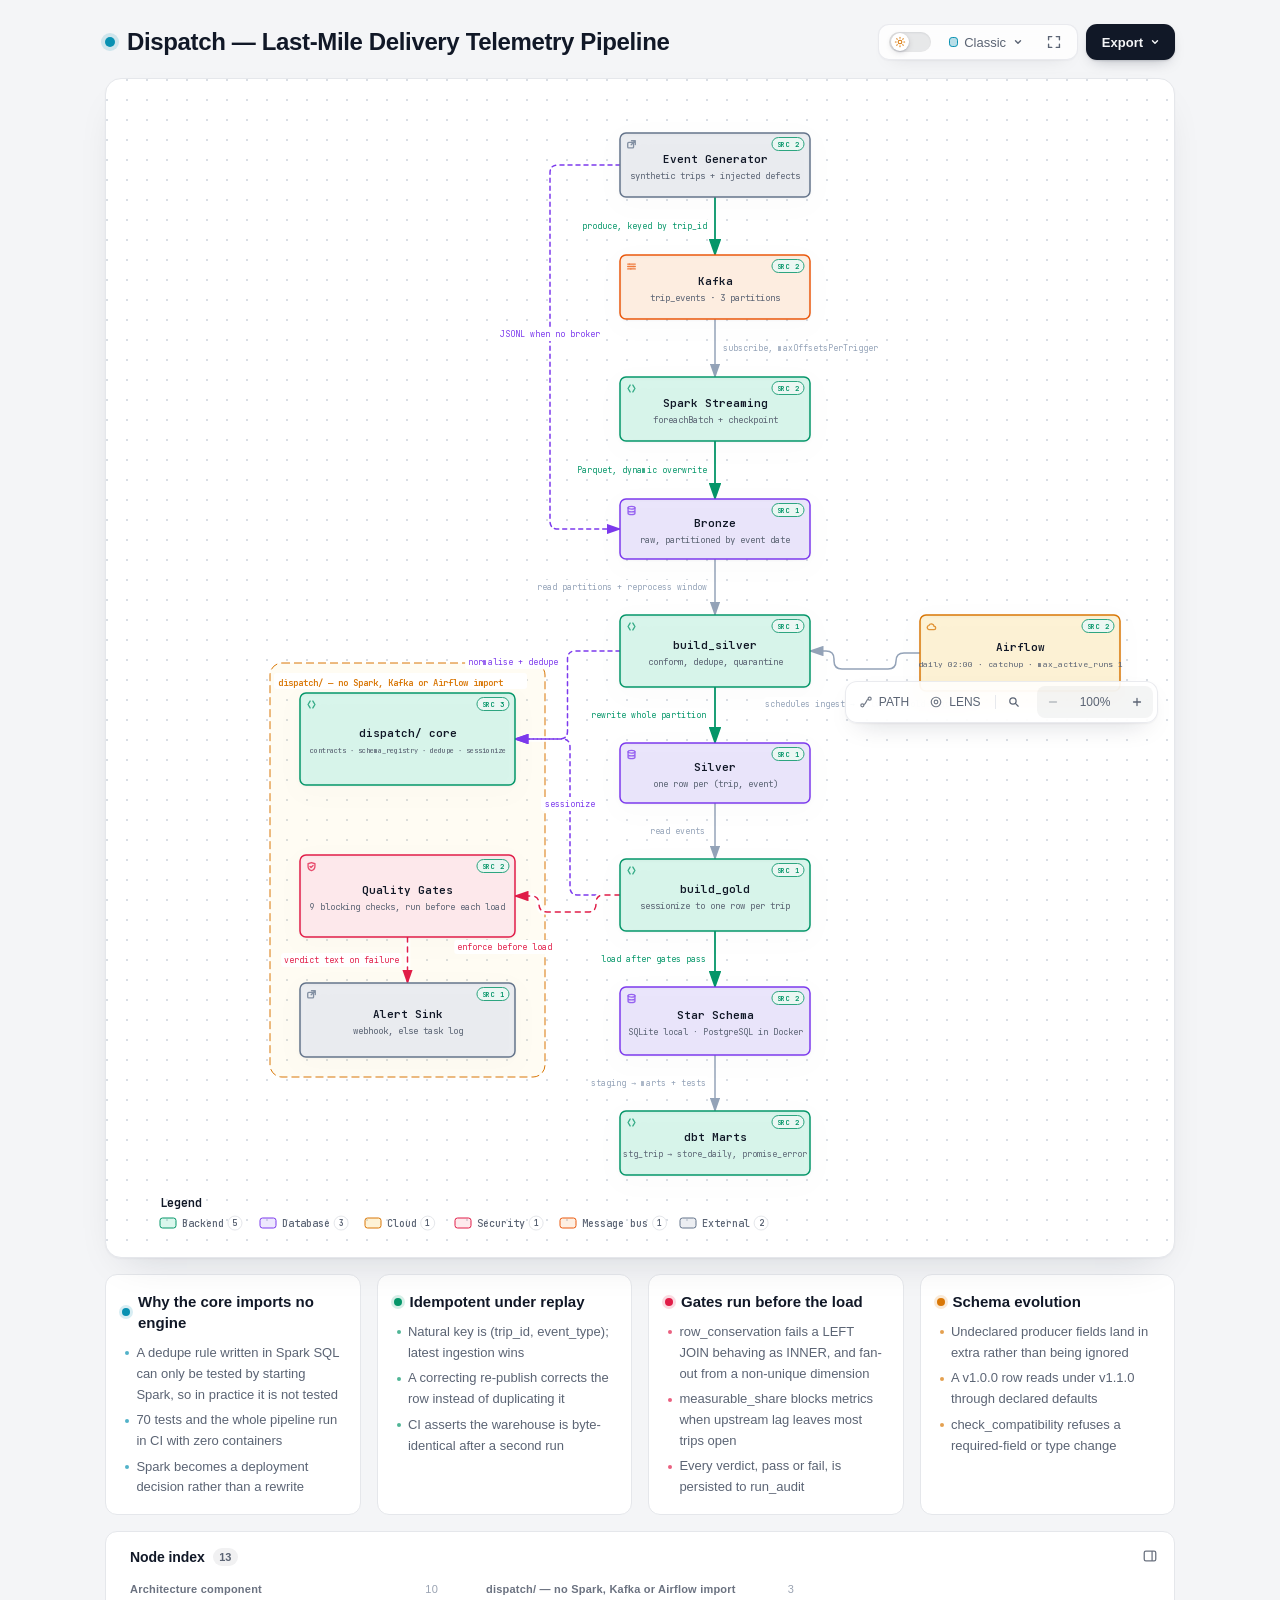
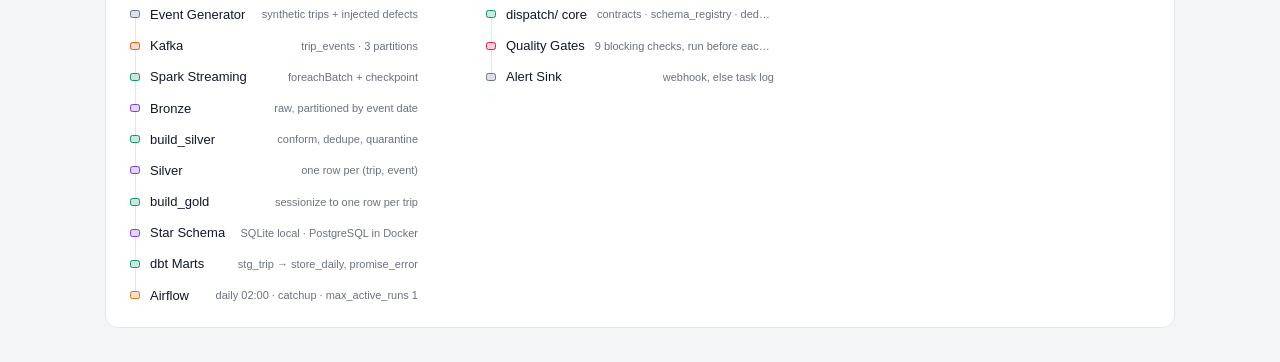
==== docs/dispatch-architecture-diagram.html @ b72c7ac5 "Frame the architecture diagram in the site nav instead of injecting into it The nav was floated over" ====
<!DOCTYPE html>
<html lang="en" data-theme="dark" data-preset="classic">
<head>
  <meta charset="UTF-8">
  <meta name="viewport" content="width=device-width, initial-scale=1.0">
  <meta name="generator" content="archify 3.0.1">
  <meta name="archify-reader-contract" content="declared-wide-v1">
  <title>Dispatch — Last-Mile Delivery Telemetry Pipeline Diagram</title>
  <script>
    // Resolve the theme before first paint so light-preference users don't
    // see a dark flash. The toolbar script below re-applies with UI state.
    (function () {
      try {
        var theme = null;
        try {
          var param = new URLSearchParams(window.location.search).get('theme');
          if (param === 'light' || param === 'dark') theme = param;
          if (new URLSearchParams(window.location.search).get('embed') === '1') {
            document.documentElement.setAttribute('data-embed', 'true');
          }
          if (new URLSearchParams(window.location.search).get('present') === '1') {
            document.documentElement.setAttribute('data-present', 'true');
          }
        } catch (_) {}
        if (!theme) {
          try { theme = localStorage.getItem('archify-theme'); } catch (_) {}
        }
        if (theme !== 'light' && theme !== 'dark') {
          theme = window.matchMedia('(prefers-color-scheme: light)').matches ? 'light' : 'dark';
        }
        document.documentElement.setAttribute('data-theme', theme);
      } catch (_) {}
    })();
  </script>
  <style id="archify-fonts">
/*
JetBrains Mono variable WOFF2 subsets from Google Fonts service revision v24.
These fixed bytes are shared by the viewer and its SVG/raster exports.
No local() source: an installed copy must not override the bundled font.
Uncovered characters (including CJK) still use the system fallback stack.
Upstream: https://github.com/JetBrains/JetBrainsMono

cyrillic-ext    1664 bytes  sha256 9343de2ca5d9549f792e7962375af8efb0f320c7643bfd36c884b5a30e5c396f
cyrillic        8892 bytes  sha256 4995a9a43ac659ec32fcd8b463755cd6a07b31a6e6b3894a6a153b661cf490e2
greek           6800 bytes  sha256 49c3da6c9a2b279b0f1f860f5cfb1f5dc38d88a5c7be9c9b1837bbc4e3db6111
vietnamese      5872 bytes  sha256 d44eb1936043a56038eb02dd70b243f379bef65783f94ec12f277550720411f1
latin-ext      11596 bytes  sha256 9c38cb2d0d2d93c1ee6e21fa78db76f13ea7e15e15cc64214c7ca89b6aaa35c4
latin          31340 bytes  sha256 2c32b9b3ee358c119e210f6f5195f9bd34894d78a785ff2e95d60e718e400af4

Copyright 2020 The JetBrains Mono Project Authors (https://github.com/JetBrains/JetBrainsMono)

This Font Software is licensed under the SIL Open Font License, Version 1.1.
This license is copied below, and is also available with a FAQ at:
https://openfontlicense.org


-----------------------------------------------------------
SIL OPEN FONT LICENSE Version 1.1 - 26 February 2007
-----------------------------------------------------------

PREAMBLE
The goals of the Open Font License (OFL) are to stimulate worldwide
development of collaborative font projects, to support the font creation
efforts of academic and linguistic communities, and to provide a free and
open framework in which fonts may be shared and improved in partnership
with others.

The OFL allows the licensed fonts to be used, studied, modified and
redistributed freely as long as they are not sold by themselves. The
fonts, including any derivative works, can be bundled, embedded,
redistributed and/or sold with any software provided that any reserved
names are not used by derivative works. The fonts and derivatives,
however, cannot be released under any other type of license. The
requirement for fonts to remain under this license does not apply
to any document created using the fonts or their derivatives.

DEFINITIONS
"Font Software" refers to the set of files released by the Copyright
Holder(s) under this license and clearly marked as such. This may
include source files, build scripts and documentation.

"Reserved Font Name" refers to any names specified as such after the
copyright statement(s).

"Original Version" refers to the collection of Font Software components as
distributed by the Copyright Holder(s).

"Modified Version" refers to any derivative made by adding to, deleting,
or substituting -- in part or in whole -- any of the components of the
Original Version, by changing formats or by porting the Font Software to a
new environment.

"Author" refers to any designer, engineer, programmer, technical
writer or other person who contributed to the Font Software.

PERMISSION & CONDITIONS
Permission is hereby granted, free of charge, to any person obtaining
a copy of the Font Software, to use, study, copy, merge, embed, modify,
redistribute, and sell modified and unmodified copies of the Font
Software, subject to the following conditions:

1) Neither the Font Software nor any of its individual components,
in Original or Modified Versions, may be sold by itself.

2) Original or Modified Versions of the Font Software may be bundled,
redistributed and/or sold with any software, provided that each copy
contains the above copyright notice and this license. These can be
included either as stand-alone text files, human-readable headers or
in the appropriate machine-readable metadata fields within text or
binary files as long as those fields can be easily viewed by the user.

3) No Modified Version of the Font Software may use the Reserved Font
Name(s) unless explicit written permission is granted by the corresponding
Copyright Holder. This restriction only applies to the primary font name as
presented to the users.

4) The name(s) of the Copyright Holder(s) or the Author(s) of the Font
Software shall not be used to promote, endorse or advertise any
Modified Version, except to acknowledge the contribution(s) of the
Copyright Holder(s) and the Author(s) or with their explicit written
permission.

5) The Font Software, modified or unmodified, in part or in whole,
must be distributed entirely under this license, and must not be
distributed under any other license. The requirement for fonts to
remain under this license does not apply to any document created
using the Font Software.

TERMINATION
This license becomes null and void if any of the above conditions are
not met.

DISCLAIMER
THE FONT SOFTWARE IS PROVIDED "AS IS", WITHOUT WARRANTY OF ANY KIND,
EXPRESS OR IMPLIED, INCLUDING BUT NOT LIMITED TO ANY WARRANTIES OF
MERCHANTABILITY, FITNESS FOR A PARTICULAR PURPOSE AND NONINFRINGEMENT
OF COPYRIGHT, PATENT, TRADEMARK, OR OTHER RIGHT. IN NO EVENT SHALL THE
COPYRIGHT HOLDER BE LIABLE FOR ANY CLAIM, DAMAGES OR OTHER LIABILITY,
INCLUDING ANY GENERAL, SPECIAL, INDIRECT, INCIDENTAL, OR CONSEQUENTIAL
DAMAGES, WHETHER IN AN ACTION OF CONTRACT, TORT OR OTHERWISE, ARISING
FROM, OUT OF THE USE OR INABILITY TO USE THE FONT SOFTWARE OR FROM
OTHER DEALINGS IN THE FONT SOFTWARE.
*/
    /* cyrillic-ext */
    @font-face { font-family: 'JetBrains Mono'; font-style: normal; font-weight: 400 800; font-display: swap;
      src: url([data-uri]) format('woff2');
      unicode-range: U+0460-052F, U+1C80-1C8A, U+20B4, U+2DE0-2DFF, U+A640-A69F, U+FE2E-FE2F; }
    /* cyrillic */
    @font-face { font-family: 'JetBrains Mono'; font-style: normal; font-weight: 400 800; font-display: swap;
      src: url([data-uri]) format('woff2');
      unicode-range: U+0301, U+0400-045F, U+0490-0491, U+04B0-04B1, U+2116; }
    /* greek */
    @font-face { font-family: 'JetBrains Mono'; font-style: normal; font-weight: 400 800; font-display: swap;
      src: url([data-uri]) format('woff2');
      unicode-range: U+0370-0377, U+037A-037F, U+0384-038A, U+038C, U+038E-03A1, U+03A3-03FF; }
    /* vietnamese */
    @font-face { font-family: 'JetBrains Mono'; font-style: normal; font-weight: 400 800; font-display: swap;
      src: url([data-uri]) format('woff2');
      unicode-range: U+0102-0103, U+0110-0111, U+0128-0129, U+0168-0169, U+01A0-01A1, U+01AF-01B0, U+0300-0301, U+0303-0304, U+0308-0309, U+0323, U+0329, U+1EA0-1EF9, U+20AB; }
    /* latin-ext */
    @font-face { font-family: 'JetBrains Mono'; font-style: normal; font-weight: 400 800; font-display: swap;
      src: url([data-uri]) format('woff2');
      unicode-range: U+0100-02BA, U+02BD-02C5, U+02C7-02CC, U+02CE-02D7, U+02DD-02FF, U+0304, U+0308, U+0329, U+1D00-1DBF, U+1E00-1E9F, U+1EF2-1EFF, U+2020, U+20A0-20AB, U+20AD-20C0, U+2113, U+2C60-2C7F, U+A720-A7FF; }
    /* latin */
    @font-face { font-family: 'JetBrains Mono'; font-style: normal; font-weight: 400 800; font-display: swap;
      src: url([data-uri]) format('woff2');
      unicode-range: U+0000-00FF, U+0131, U+0152-0153, U+02BB-02BC, U+02C6, U+02DA, U+02DC, U+0304, U+0308, U+0329, U+2000-206F, U+20AC, U+2122, U+2191, U+2193, U+2212, U+2215, U+FEFF, U+FFFD; }
  </style>
  <style>
    /* ==========================================================
       THEME VARIABLES — switch by toggling [data-theme] on <html>
       ========================================================== */
    :root,
    [data-theme="dark"] {
      --bg: #020617;
      --grid: #1e293b;
      --canvas-dot: rgba(148, 163, 184, 0.16);
      --text: #ffffff;
      --text-muted: #94a3b8;
      --text-dim: #475569;
      /* UI chrome and menu hints need more contrast than SVG .t-dim accents */
      --text-faint: #7d8da1;

      --panel: rgba(15, 23, 42, 0.5);
      --panel-border: #1e293b;
      --lane-fill: rgba(15, 23, 42, 0.22);
      --lane-stroke: #334155;

      --arrow: #64748b;
      --arrow-emphasis: #34d399;

      /* Opaque mask color used behind semi-transparent component fills
         so the arrows drawn underneath are properly hidden. */
      --mask: #0f172a;

      --frontend-fill:    rgba(8, 51, 68, 0.4);
      --frontend-stroke:  #22d3ee;
      --backend-fill:     rgba(6, 78, 59, 0.4);
      --backend-stroke:   #34d399;
      --database-fill:    rgba(76, 29, 149, 0.4);
      --database-stroke:  #a78bfa;
      --cloud-fill:       rgba(120, 53, 15, 0.3);
      --cloud-stroke:     #fbbf24;
      --security-fill:    rgba(136, 19, 55, 0.4);
      --security-stroke:  #fb7185;
      --messagebus-fill:  rgba(251, 146, 60, 0.3);
      --messagebus-stroke:#fb923c;
      --external-fill:    rgba(30, 41, 59, 0.5);
      --external-stroke:  #94a3b8;

      --toolbar-bg:       rgba(15, 23, 42, 0.8);
      --toolbar-border:   #334155;
      --toolbar-text:     #e2e8f0;
      --toolbar-hover:    rgba(15, 23, 42, 0.95);
      --toolbar-menu-bg:  #0f172a;
    }

    [data-theme="light"] {
      --bg: #f4f5f7;
      --grid: #e9edf2;
      --canvas-dot: #d9dee5;
      --text: #111827;
      --text-muted: #5b6474;
      --text-dim: #9aa3b2;
      --text-faint: #6b7280;

      --panel: #ffffff;
      --panel-border: #e5e7eb;
      --lane-fill: rgba(248, 250, 252, 0.65);
      --lane-stroke: #cbd5e1;

      --arrow: #94a3b8;
      --arrow-emphasis: #059669;

      --mask: #ffffff;

      --frontend-fill: rgba(34, 211, 238, 0.15);
      --frontend-stroke: #0891b2;
      --backend-fill: rgba(52, 211, 153, 0.18);
      --backend-stroke: #059669;
      --database-fill: rgba(167, 139, 250, 0.2);
      --database-stroke: #7c3aed;
      --cloud-fill: rgba(251, 191, 36, 0.18);
      --cloud-stroke: #d97706;
      --security-fill: rgba(251, 113, 133, 0.15);
      --security-stroke: #e11d48;
      --messagebus-fill: rgba(251, 146, 60, 0.15);
      --messagebus-stroke: #ea580c;
      --external-fill: rgba(148, 163, 184, 0.18);
      --external-stroke: #64748b;

      --toolbar-bg:       rgba(255, 255, 255, 0.92);
      --toolbar-border:   #cbd5e1;
      --toolbar-text:     #334155;
      --toolbar-hover:    #ffffff;
      --toolbar-menu-bg:  #ffffff;
    }

    /* ==========================================================
       SIGNAL FLOW — an opt-in, motion-forward visual preset.
       The variables also target a standalone exported SVG, whose
       root carries data-preset and data-theme directly.
       ========================================================== */
    [data-preset="signal-flow"][data-theme="dark"] {
      --bg: #030711;
      --grid: #15233a;
      --panel: rgba(6, 14, 28, 0.78);
      --panel-border: #1d3350;
      --lane-fill: rgba(9, 22, 40, 0.5);
      --lane-stroke: #2c4564;
      --text: #f5fbff;
      --text-muted: #9eb0c7;
      --text-dim: #52667f;
      --text-faint: #7890ad;
      --mask: #07101e;
      --frontend-fill: rgba(6, 182, 212, 0.14);
      --frontend-stroke: #67e8f9;
      --backend-fill: rgba(16, 185, 129, 0.14);
      --backend-stroke: #5eead4;
      --database-fill: rgba(139, 92, 246, 0.16);
      --database-stroke: #c4b5fd;
      --cloud-fill: rgba(245, 158, 11, 0.13);
      --cloud-stroke: #fcd34d;
      --security-fill: rgba(244, 63, 94, 0.13);
      --security-stroke: #fda4af;
      --messagebus-fill: rgba(249, 115, 22, 0.13);
      --messagebus-stroke: #fdba74;
      --external-fill: rgba(71, 85, 105, 0.24);
      --external-stroke: #a5b4c7;
      --arrow: #7890ad;
      --arrow-emphasis: #2dd4bf;
      --toolbar-bg: rgba(7, 16, 30, 0.86);
      --toolbar-border: #29415f;
      --toolbar-menu-bg: #07101e;
    }

    [data-preset="signal-flow"][data-theme="light"] {
      --bg: #f4f9fc;
      --grid: #d4e5ee;
      --panel: rgba(255, 255, 255, 0.82);
      --panel-border: #bfd5e2;
      --lane-fill: rgba(232, 243, 248, 0.62);
      --lane-stroke: #a9c5d5;
      --text: #102638;
      --text-muted: #587287;
      --text-dim: #8aa2b4;
      --text-faint: #668397;
      --mask: #ffffff;
      --frontend-fill: rgba(6, 182, 212, 0.09);
      --frontend-stroke: #0789a1;
      --backend-fill: rgba(5, 150, 105, 0.09);
      --backend-stroke: #087f69;
      --database-fill: rgba(124, 58, 237, 0.09);
      --database-stroke: #7254c7;
      --cloud-fill: rgba(217, 119, 6, 0.08);
      --cloud-stroke: #b9670b;
      --security-fill: rgba(225, 29, 72, 0.08);
      --security-stroke: #c53a59;
      --messagebus-fill: rgba(234, 88, 12, 0.08);
      --messagebus-stroke: #c65f27;
      --external-fill: rgba(100, 116, 139, 0.1);
      --external-stroke: #607a8c;
      --arrow: #7b97aa;
      --arrow-emphasis: #0d9488;
    }

    /* ==========================================================
       BLUEPRINT — a review-first drafting preset for deployment,
       infrastructure, and technical design documentation. It keeps
       the same semantic palette and geometry while trading glow for
       precise grid contrast, squared materials, and drafting marks.
       ========================================================== */
    [data-preset="blueprint"][data-theme="dark"] {
      --bg: #06131f;
      --grid: #17425a;
      --panel: rgba(7, 27, 43, 0.9);
      --panel-border: #27627f;
      --lane-fill: rgba(10, 43, 66, 0.36);
      --lane-stroke: #34799a;
      --text: #e3f6ff;
      --text-muted: #91b8ca;
      --text-dim: #557e92;
      --text-faint: #739caf;
      --mask: #0a2031;
      --frontend-fill: rgba(26, 157, 193, 0.14);
      --frontend-stroke: #66d9ef;
      --backend-fill: rgba(31, 155, 124, 0.13);
      --backend-stroke: #69dfbd;
      --database-fill: rgba(120, 105, 196, 0.14);
      --database-stroke: #b4a8ff;
      --cloud-fill: rgba(197, 145, 43, 0.13);
      --cloud-stroke: #ffd166;
      --security-fill: rgba(199, 76, 104, 0.13);
      --security-stroke: #ff8da1;
      --messagebus-fill: rgba(207, 112, 49, 0.13);
      --messagebus-stroke: #ffad66;
      --external-fill: rgba(84, 119, 139, 0.18);
      --external-stroke: #a7cad9;
      --arrow: #78a3b7;
      --arrow-emphasis: #64dfc1;
      --toolbar-bg: rgba(7, 28, 45, 0.92);
      --toolbar-border: #34799a;
      --toolbar-text: #d8f3ff;
      --toolbar-hover: rgba(18, 58, 83, 0.95);
      --toolbar-menu-bg: #0a2031;
    }

    [data-preset="blueprint"][data-theme="light"] {
      --bg: #edf7fa;
      --grid: #b5d5e1;
      --panel: rgba(249, 253, 255, 0.94);
      --panel-border: #78aabd;
      --lane-fill: rgba(210, 232, 240, 0.42);
      --lane-stroke: #83b2c4;
      --text: #123344;
      --text-muted: #4e7486;
      --text-dim: #86a6b4;
      --text-faint: #668c9d;
      --mask: #f9fdff;
      --frontend-fill: rgba(8, 145, 178, 0.08);
      --frontend-stroke: #087f9c;
      --backend-fill: rgba(5, 128, 101, 0.08);
      --backend-stroke: #08755f;
      --database-fill: rgba(100, 75, 180, 0.08);
      --database-stroke: #6757a8;
      --cloud-fill: rgba(181, 120, 15, 0.08);
      --cloud-stroke: #a86609;
      --security-fill: rgba(190, 48, 80, 0.07);
      --security-stroke: #b32f50;
      --messagebus-fill: rgba(196, 81, 22, 0.07);
      --messagebus-stroke: #b65120;
      --external-fill: rgba(79, 112, 128, 0.08);
      --external-stroke: #506f7e;
      --arrow: #6d93a5;
      --arrow-emphasis: #087f69;
      --toolbar-bg: rgba(247, 252, 254, 0.94);
      --toolbar-border: #8ab5c5;
      --toolbar-text: #294f61;
      --toolbar-hover: #ffffff;
      --toolbar-menu-bg: #f9fdff;
    }

    /* ==========================================================
       EDITORIAL — a warm, publication-minded preset for design
       reviews, launch notes, and documentation. The diagram keeps
       the same semantic palette and exact geometry, but trades
       software chrome for paper, ink, ruled structure, and one
       restrained vermilion accent.
       ========================================================== */
    [data-preset="editorial"][data-theme="dark"] {
      --bg: #181611;
      --grid: #39342a;
      --panel: rgba(35, 31, 24, 0.96);
      --panel-border: #625a4a;
      --lane-fill: rgba(52, 46, 35, 0.46);
      --lane-stroke: #726957;
      --text: #f4eddf;
      --text-muted: #b9ae9b;
      --text-dim: #776e60;
      --text-faint: #9d917e;
      --mask: #231f18;
      --frontend-fill: rgba(43, 133, 142, 0.16);
      --frontend-stroke: #7fc6c7;
      --backend-fill: rgba(63, 132, 92, 0.16);
      --backend-stroke: #8fc29e;
      --database-fill: rgba(117, 91, 141, 0.17);
      --database-stroke: #c0a4d0;
      --cloud-fill: rgba(170, 119, 49, 0.16);
      --cloud-stroke: #d8ad68;
      --security-fill: rgba(157, 69, 65, 0.17);
      --security-stroke: #df9085;
      --messagebus-fill: rgba(174, 79, 42, 0.16);
      --messagebus-stroke: #df946f;
      --external-fill: rgba(126, 115, 96, 0.18);
      --external-stroke: #b8ad99;
      --arrow: #948978;
      --arrow-emphasis: #dd6b3d;
      --toolbar-bg: rgba(35, 31, 24, 0.92);
      --toolbar-border: #625a4a;
      --toolbar-text: #eee5d5;
      --toolbar-hover: #302a20;
      --toolbar-menu-bg: #231f18;
    }

    [data-preset="editorial"][data-theme="light"] {
      --bg: #f2eee5;
      --grid: #d8d0c2;
      --panel: rgba(251, 248, 241, 0.97);
      --panel-border: #c4b9a6;
      --lane-fill: rgba(229, 221, 207, 0.42);
      --lane-stroke: #b8aa94;
      --text: #242018;
      --text-muted: #6f6658;
      --text-dim: #a09788;
      --text-faint: #817767;
      --mask: #fbf8f1;
      --frontend-fill: rgba(31, 117, 126, 0.09);
      --frontend-stroke: #287e84;
      --backend-fill: rgba(42, 119, 75, 0.09);
      --backend-stroke: #397b53;
      --database-fill: rgba(105, 75, 130, 0.09);
      --database-stroke: #765d86;
      --cloud-fill: rgba(157, 103, 31, 0.1);
      --cloud-stroke: #9a671f;
      --security-fill: rgba(153, 58, 52, 0.09);
      --security-stroke: #9e463f;
      --messagebus-fill: rgba(182, 70, 27, 0.09);
      --messagebus-stroke: #ad4b25;
      --external-fill: rgba(101, 91, 75, 0.09);
      --external-stroke: #746b5e;
      --arrow: #8a806f;
      --arrow-emphasis: #bb4c23;
      --toolbar-bg: rgba(251, 248, 241, 0.94);
      --toolbar-border: #c4b9a6;
      --toolbar-text: #40392f;
      --toolbar-hover: #fffdf8;
      --toolbar-menu-bg: #fbf8f1;
    }

    * { margin: 0; padding: 0; box-sizing: border-box; }

    body {
      --archify-page-top: 2rem;
      font-family: -apple-system, BlinkMacSystemFont, 'Segoe UI', 'PingFang SC', 'Hiragino Sans GB', 'Microsoft YaHei', 'Noto Sans CJK SC', 'Noto Sans', Roboto, 'Helvetica Neue', Arial, sans-serif;
      -webkit-font-smoothing: antialiased;
      background: var(--bg);
      min-height: 100vh;
      padding: var(--archify-page-top) 2rem 2rem;
      color: var(--text);
      /* Theme surfaces change together; animating the page background leaves it
         visibly out of sync with the SVG and panel for the first 200ms. */
    }

    html[data-preset="signal-flow"] body {
      background-image:
        radial-gradient(circle at 18% -8%, rgba(34, 211, 238, 0.14), transparent 34rem),
        radial-gradient(circle at 92% 18%, rgba(139, 92, 246, 0.12), transparent 30rem);
      background-attachment: fixed;
    }
    html[data-preset="signal-flow"][data-theme="light"] body {
      background-image:
        radial-gradient(circle at 18% -8%, rgba(6, 182, 212, 0.12), transparent 34rem),
        radial-gradient(circle at 92% 18%, rgba(139, 92, 246, 0.08), transparent 30rem);
    }
    html[data-preset="blueprint"] body {
      background-image:
        linear-gradient(var(--grid) 1px, transparent 1px),
        linear-gradient(90deg, var(--grid) 1px, transparent 1px);
      background-size: 32px 32px;
      background-position: -1px -1px;
      background-attachment: fixed;
    }
    html[data-preset="editorial"] body {
      background-image:
        linear-gradient(90deg, transparent 0, transparent 5.4rem, color-mix(in srgb, var(--security-stroke) 18%, transparent) 5.4rem, color-mix(in srgb, var(--security-stroke) 18%, transparent) calc(5.4rem + 1px), transparent calc(5.4rem + 1px)),
        repeating-linear-gradient(0deg, transparent 0, transparent 31px, color-mix(in srgb, var(--grid) 36%, transparent) 31px, color-mix(in srgb, var(--grid) 36%, transparent) 32px);
      background-attachment: fixed;
    }

    /* Gallery/embed mode keeps the generated artifact as the source of truth
       while presenting only its diagram surface inside a proof card. */
    html[data-embed="true"] body {
      min-height: 0;
      padding: 0;
      overflow: hidden;
      background: var(--bg);
      background-image: none;
    }
    html[data-embed="true"] .toolbar,
    html[data-embed="true"] .header,
    html[data-embed="true"] .cards,
    html[data-embed="true"] .diagram-nav,
    html[data-embed="true"] .overview-map,
    html[data-embed="true"] .focus-chip,
    html[data-embed="true"] .route-probe,
    html[data-embed="true"] .semantic-lens,
    html[data-embed="true"] .diagram-guide,
    html[data-embed="true"] .node-finder,
    html[data-embed="true"] .node-outline { display: none !important; }
    html[data-embed="true"] .container { max-width: none; }
    html[data-embed="true"] .diagram-container {
      padding: 0.5rem;
      border: 0;
      border-radius: 0;
      box-shadow: none;
    }
    html[data-embed="true"] .diagram-container svg { min-width: 0; }

    /* Presentation Stage is a viewer-only layer: it gives the live diagram
       the viewport while keeping guided views, theme, focus, and exports real.
       Embed mode wins when both query parameters are present. */
    html[data-present="true"]:not([data-embed="true"]) body {
      --archify-page-top: 1rem;
      height: 100dvh;
      min-height: 0;
      padding: 1rem;
      overflow: hidden;
    }
    html[data-present="true"]:not([data-embed="true"]) .container {
      display: flex;
      flex-direction: column;
      gap: 0.75rem;
      width: 100%;
      max-width: none;
      height: calc(100dvh - 2rem);
    }
    html[data-present="true"]:not([data-embed="true"]) .header {
      flex: none;
      min-width: 0;
      margin: 0;
      padding-right: 23rem;
    }
    html[data-present="true"]:not([data-embed="true"]) .header-row { margin-bottom: 0.25rem; }
    html[data-present="true"]:not([data-embed="true"]) .subtitle {
      overflow: hidden;
      text-overflow: ellipsis;
      white-space: nowrap;
    }

    html[data-present="true"]:not([data-embed="true"]) .diagram-container {
      display: flex;
      flex: 1 1 auto;
      align-items: center;
      justify-content: center;
      min-height: 0;
      padding: 0.75rem;
      padding-bottom: calc(0.75rem + var(--archify-nav-reserve));
    }
    html[data-present="true"]:not([data-embed="true"]) .diagram-container > svg {
      flex: 1 1 auto;
      height: 100%;
      min-height: 0;
      width: 100%;
      min-width: 0;
    }
    html[data-present="true"]:not([data-embed="true"]) .cards { display: none; }
    html[data-present="true"]:not([data-embed="true"]) #btn-present {
      border-color: var(--frontend-stroke);
      color: var(--frontend-stroke);
    }

    /* The reader owns only the outer scale. Wide diagrams and measured tall workflows keep one authored
       SVG/viewBox while the runtime chooses a desktop width from the actual
       vertical budget. This avoids device-specific files and breakpoint
       jumps between a laptop and a tall monitor. */
    .container {
      width: 100%;
      max-width: var(--archify-reader-width, 1440px);
      margin: 0 auto;
    }
    html[data-reader-narrow="true"]:not([data-present="true"]) .diagram-container > svg {
      min-width: 0;
      max-width: var(--archify-diagram-max-width);
      margin-inline: auto;
    }
    @media (min-width: 768px) and (max-height: 920px) {
      .header { margin-bottom: 1rem; }
      .diagram-container { padding: 1rem; }
      .cards { margin-top: 1rem; }
      .card { padding: 1rem; }
    }

    .header { margin-bottom: 1.5rem; padding-right: 29.5rem; }

    html[data-preset="signal-flow"] .header,
    html[data-preset="blueprint"] .header,
    html[data-preset="editorial"] .header { padding-right: 29.5rem; }

    .header-row {
      display: flex;
      align-items: center;
      gap: 0.75rem;
      min-height: 2.75rem;
      margin-bottom: 0.25rem;
    }

    .pulse-dot {
      flex: none;
      width: 10px;
      height: 10px;
      background: var(--frontend-stroke);
      border-radius: 50%;
      box-shadow: 0 0 0 4px color-mix(in srgb, var(--frontend-stroke) 16%, transparent);
      animation: none;
    }

    html[data-motion-capable="true"] .pulse-dot { animation: pulse 2s infinite; }

    @keyframes pulse {
      0%, 100% { opacity: 1; }
      50% { opacity: 0.5; }
    }

    h1 {
      font-size: 1.5rem;
      font-weight: 650;
      line-height: 1.25;
      letter-spacing: -0.015em;
    }

    .subtitle {
      color: var(--text-muted);
      font-size: 0.875rem;
      line-height: 1.55;
      margin-left: 1.375rem;
    }

    html[data-preset="signal-flow"] .header-row::after {
      content: attr(data-preset-badge-signal-flow);
      flex: none;
      margin-left: 0.25rem;
      color: var(--frontend-stroke);
      border: 1px solid var(--frontend-stroke);
      border-radius: 999px;
      padding: 0.28rem 0.6rem;
      font-size: 0.625rem;
      letter-spacing: 0.12em;
      opacity: 0.82;
      box-shadow: 0 0 20px rgba(34, 211, 238, 0.12);
      white-space: nowrap;
    }

    html[data-preset="blueprint"] .pulse-dot {
      width: 10px;
      height: 10px;
      border: 1px solid var(--frontend-stroke);
      border-radius: 1px;
      background: transparent;
      box-shadow: inset 0 0 0 2px var(--bg);
      transform: rotate(45deg);
      animation: none;
    }
    html[data-preset="blueprint"] .header-row::after {
      content: attr(data-preset-badge-blueprint);
      flex: none;
      margin-left: 0.25rem;
      padding: 0.28rem 0.55rem;
      border-top: 1px solid var(--frontend-stroke);
      border-bottom: 1px solid var(--frontend-stroke);
      color: var(--frontend-stroke);
      font-size: 0.5625rem;
      font-weight: 700;
      letter-spacing: 0.14em;
      white-space: nowrap;
    }

    html[data-preset="editorial"] h1,
    html[data-preset="editorial"] .card h3 {
      font-family: Georgia, 'Times New Roman', 'Songti SC', STSong, serif;
      letter-spacing: -0.02em;
    }
    html[data-preset="editorial"] h1 { font-size: 1.72rem; font-weight: 600; }
    html[data-preset="editorial"] .pulse-dot {
      width: 9px;
      height: 9px;
      border: 1px solid var(--arrow-emphasis);
      border-radius: 0;
      background: var(--arrow-emphasis);
      box-shadow: 0 0 0 3px color-mix(in srgb, var(--arrow-emphasis) 14%, transparent);
      transform: rotate(45deg);
      animation: none;
    }
    html[data-preset="editorial"] .header-row::after {
      content: attr(data-preset-badge-editorial);
      flex: none;
      margin-left: 0.25rem;
      padding: 0.32rem 0 0.24rem;
      border-bottom: 2px solid var(--arrow-emphasis);
      color: var(--arrow-emphasis);
      font-family: Georgia, 'Times New Roman', serif;
      font-size: 0.625rem;
      font-style: italic;
      font-weight: 600;
      letter-spacing: 0.08em;
      white-space: nowrap;
    }

    .diagram-container {
      --archify-nav-reserve: 0px;
      background: var(--panel);
      border-radius: 1rem;
      border: 1px solid var(--panel-border);
      box-shadow: 0 1px 2px rgba(15, 23, 42, 0.04), 0 16px 40px -20px rgba(15, 23, 42, 0.18);
      padding: 1.5rem;
      padding-bottom: calc(1.5rem + var(--archify-nav-reserve));
      overflow: hidden;
      position: relative;
    }

    html[data-preset="signal-flow"] .diagram-container {
      position: relative;
      overflow: hidden;
      background: linear-gradient(180deg, rgba(8, 20, 38, 0.82), rgba(3, 8, 18, 0.94));
      box-shadow: inset 0 1px 0 rgba(255, 255, 255, 0.04), 0 28px 80px rgba(0, 0, 0, 0.34);
    }
    html[data-preset="signal-flow"][data-theme="light"] .diagram-container {
      background: linear-gradient(180deg, rgba(255, 255, 255, 0.9), rgba(237, 246, 250, 0.94));
      box-shadow: inset 0 1px 0 rgba(255, 255, 255, 0.72), 0 24px 60px rgba(45, 78, 99, 0.12);
    }
    html[data-preset="blueprint"] .diagram-container {
      border-color: var(--panel-border);
      border-radius: 0.35rem;
      background: var(--panel);
      box-shadow:
        inset 0 0 0 1px color-mix(in srgb, var(--panel-border) 34%, transparent),
        0 18px 48px rgba(0, 0, 0, 0.16);
    }
    html[data-preset="blueprint"] .diagram-container::after {
      content: "";
      position: absolute;
      z-index: 10;
      inset: 0.7rem;
      pointer-events: none;
      background:
        linear-gradient(var(--frontend-stroke), var(--frontend-stroke)) left top / 1.35rem 1px no-repeat,
        linear-gradient(var(--frontend-stroke), var(--frontend-stroke)) left top / 1px 1.35rem no-repeat,
        linear-gradient(var(--frontend-stroke), var(--frontend-stroke)) right top / 1.35rem 1px no-repeat,
        linear-gradient(var(--frontend-stroke), var(--frontend-stroke)) right top / 1px 1.35rem no-repeat,
        linear-gradient(var(--frontend-stroke), var(--frontend-stroke)) left bottom / 1.35rem 1px no-repeat,
        linear-gradient(var(--frontend-stroke), var(--frontend-stroke)) left bottom / 1px 1.35rem no-repeat,
        linear-gradient(var(--frontend-stroke), var(--frontend-stroke)) right bottom / 1.35rem 1px no-repeat,
        linear-gradient(var(--frontend-stroke), var(--frontend-stroke)) right bottom / 1px 1.35rem no-repeat;
      opacity: 0.58;
    }
    html[data-preset="editorial"] .diagram-container {
      overflow: hidden;
      border-color: var(--panel-border);
      border-radius: 0.38rem;
      background:
        linear-gradient(90deg, color-mix(in srgb, var(--security-fill) 58%, transparent), transparent 12%),
        var(--panel);
      box-shadow:
        0 1px 0 color-mix(in srgb, var(--text) 6%, transparent),
        0 18px 48px color-mix(in srgb, #000 19%, transparent);
    }
    html[data-preset="editorial"] .diagram-container::after {
      position: absolute;
      z-index: 10;
      top: 0.72rem;
      right: 1.25rem;
      padding: 0.2rem 0.52rem;
      border: 1px solid var(--panel-border);
      background: var(--panel);
      color: var(--arrow-emphasis);
      content: attr(data-preset-badge-editorial-plate);
      font-family: Georgia, 'Times New Roman', serif;
      font-size: 0.52rem;
      font-style: italic;
      font-weight: 600;
      letter-spacing: 0.09em;
      pointer-events: none;
    }
    html[data-embed="true"][data-preset="editorial"] .diagram-container::after { display: none; }
    html[data-motion-capable="true"][data-preset="signal-flow"][data-ambient-motion="running"] .diagram-container::before {
      content: "";
      position: absolute;
      inset: 0;
      pointer-events: none;
      background: linear-gradient(115deg, transparent 28%, rgba(103, 232, 249, 0.035) 48%, transparent 68%);
      transform: translateX(-70%);
      animation: archify-signal-scan 4.8s ease-in-out 1 both;
    }

    /* Motion Governor gives the reader a real static state and gives the
       strongest semantic action the only motion budget. Atmosphere resets to
       its authored base instead of freezing mid-cycle. Static artifacts never
       start a decorative pulse or scan. */
    html:not([data-motion-capable="true"]) svg[data-animation="trace"] [data-animate] {
      animation: none !important;
    }
    html:not([data-motion-capable="true"]) svg[data-animation="trace"] [data-graph-role="automatic-crossover"]:has(> [data-animate="edge"]) > [data-graph-role="automatic-crossover-underlay"] {
      animation: none !important;
    }
    html[data-motion="still"] .pulse-dot,
    html[data-motion="still"] .diagram-container::before,
    html[data-motion="still"] svg[data-animation="trace"] [data-animate],
    html[data-motion-owner] .pulse-dot,
    html[data-motion-owner] .diagram-container::before,
    html[data-motion-owner] svg[data-animation="trace"] [data-animate],
    html[data-embed="true"] .pulse-dot,
    html[data-embed="true"] .diagram-container::before,
    html[data-share-playback="true"] .pulse-dot,
    html[data-share-playback="true"] .diagram-container::before,
    html[data-document-hidden="true"] .pulse-dot,
    html[data-document-hidden="true"] .diagram-container::before,
    html[data-document-hidden="true"] svg[data-animation="trace"] [data-animate],
    html[data-motion="still"] svg[data-animation="trace"] [data-graph-role="automatic-crossover"]:has(> [data-animate="edge"]) > [data-graph-role="automatic-crossover-underlay"],
    html[data-motion-owner] svg[data-animation="trace"] [data-graph-role="automatic-crossover"]:has(> [data-animate="edge"]) > [data-graph-role="automatic-crossover-underlay"],
    html[data-embed="true"] svg[data-animation="trace"] [data-graph-role="automatic-crossover"]:has(> [data-animate="edge"]) > [data-graph-role="automatic-crossover-underlay"],
    html[data-share-playback="true"] svg[data-animation="trace"] [data-graph-role="automatic-crossover"]:has(> [data-animate="edge"]) > [data-graph-role="automatic-crossover-underlay"],
    html[data-document-hidden="true"] svg[data-animation="trace"] [data-graph-role="automatic-crossover"]:has(> [data-animate="edge"]) > [data-graph-role="automatic-crossover-underlay"] {
      animation: none !important;
    }
    html[data-motion="still"] .diagram-container::before,
    html[data-motion-owner] .diagram-container::before,
    html[data-embed="true"] .diagram-container::before,
    html[data-share-playback="true"] .diagram-container::before {
      opacity: 0;
    }
    html[data-motion="still"] .intent-trace-flow,
    html[data-motion="still"] .route-probe-flow,
    html[data-motion="still"] .route-journey-flow,
    html[data-motion="still"] .semantic-lens-flow,
    html[data-motion="still"] .diagram-guide,
    html[data-motion="still"] .overview-map-live,
    html[data-document-hidden="true"] .intent-trace-flow,
    html[data-document-hidden="true"] .route-probe-flow,
    html[data-document-hidden="true"] .route-journey-flow,
    html[data-document-hidden="true"] .semantic-lens-flow,
    html[data-document-hidden="true"] .diagram-guide,
    html[data-document-hidden="true"] .overview-map-live {
      animation: none !important;
    }

    html[data-motion="still"] .intent-trace-flow,
    html[data-motion="still"] .route-probe-flow {
      stroke-dasharray: none;
      stroke-dashoffset: 0;
      opacity: 0.72;
    }
    html[data-motion="still"] .route-journey-overlay,
    html[data-document-hidden="true"] .route-journey-overlay { display: none !important; }
    html[data-motion="still"] .relationship-pulse-overlay { display: none !important; }

    html[data-motion="still"] svg [data-node-id],
    html[data-motion="still"] svg [data-edge-from],
    html[data-motion="still"] svg [data-detail],
    html[data-motion="still"] svg [data-detail-anchor],
    html[data-motion="still"] svg [data-legend-hit],
    html[data-motion="still"] svg {
      transition: none !important;
    }

    svg {
      font-family: 'JetBrains Mono', ui-monospace, SFMono-Regular, Menlo, Consolas, 'DejaVu Sans Mono', 'Liberation Mono', 'Noto Sans Mono CJK SC', 'PingFang SC', 'Hiragino Sans GB', 'Microsoft YaHei', monospace;
      width: 100%;
      min-width: min(900px, 100%);
      display: block;
      transform-origin: 0 0;
      transition: transform 0.18s ease;
    }

    .diagram-container.is-camera-moving svg {
      transition: transform 0.42s cubic-bezier(0.22, 1, 0.36, 1);
    }
    .diagram-container.is-camera-transaction svg { transition: none; }
    .diagram-container.is-pannable { cursor: grab; }
    .diagram-container.is-panning { cursor: grabbing; user-select: none; }
    .diagram-container.is-panning svg { transition: none; }

    .diagram-nav {
      position: absolute;
      right: 1rem;
      bottom: 1rem;
      z-index: 12;
      translate: 0 calc(-1 * var(--archify-dock-lift, 0px));
      display: inline-flex;
      align-items: center;
      max-width: calc(100% - 2rem);
      padding: 0.25rem;
      gap: 0.0625rem;
      overflow-x: auto;
      border: 1px solid color-mix(in srgb, var(--panel-border) 80%, transparent);
      border-radius: 0.75rem;
      background: color-mix(in srgb, var(--panel) 84%, transparent);
      box-shadow: 0 1px 2px rgba(15, 23, 42, 0.05), 0 10px 28px -14px rgba(15, 23, 42, 0.28);
      backdrop-filter: blur(14px) saturate(1.2);
      scrollbar-width: none;
    }
    .diagram-nav::-webkit-scrollbar { display: none; }
    .diagram-nav button,
    .focus-chip button {
      border: 0;
      background: transparent;
      color: var(--toolbar-text);
      font: inherit;
      cursor: pointer;
    }
    .diagram-nav button {
      min-width: 2rem;
      height: 2rem;
      padding: 0 0.4rem;
      border-radius: 0.5rem;
      color: var(--text-muted);
      font-size: 0.75rem;
      font-weight: 500;
      letter-spacing: 0;
      transition: background 0.15s, color 0.15s;
    }
    .diagram-nav button:hover,
    .diagram-nav button:focus-visible {
      color: var(--text);
      background: color-mix(in srgb, var(--text) 6%, transparent);
    }
    .diagram-nav button:hover,
    .diagram-nav button:focus-visible,
    .focus-chip button:hover,
    .focus-chip button:focus-visible { background: var(--toolbar-hover); }
    .diagram-nav button:focus-visible,
    .focus-chip button:focus-visible {
      outline: 2px solid var(--frontend-stroke);
      outline-offset: 1px;
    }
    .diagram-nav button:disabled { opacity: 0.38; cursor: default; }
    /* The Guide stays on the ? shortcut; Map only earns dock space once the
       reader has zoomed past the full diagram (or opened it from the keyboard). */
    .diagram-nav button[hidden] { display: none; }
    .diagram-container:not(.is-pannable) #btn-overview-map:not([data-radar-requested]):not(:focus) { display: none; }
    .diagram-nav button:disabled:hover { background: transparent; }
    .diagram-nav #btn-route-probe,
    .diagram-nav #btn-overview-map,
    .diagram-nav #btn-semantic-lens {
      min-width: auto;
      padding-inline: 0.6rem;
      color: var(--text-muted);
      font-weight: 500;
    }
    .diagram-nav #btn-node-finder,
    .diagram-nav [data-view="out"] {
      position: relative;
      margin-left: 0.375rem;
    }
    .diagram-nav #btn-node-finder::before,
    .diagram-nav [data-view="out"]::before {
      position: absolute;
      top: 0.55rem;
      bottom: 0.55rem;
      left: -0.19rem;
      width: 1px;
      background: color-mix(in srgb, var(--panel-border) 90%, transparent);
      content: "";
      pointer-events: none;
    }
    .diagram-nav-icon {
      display: block;
      width: 0.875rem;
      height: 0.875rem;
      margin: auto;
      background: currentColor;
      -webkit-mask-position: center;
      -webkit-mask-repeat: no-repeat;
      -webkit-mask-size: contain;
      mask-position: center;
      mask-repeat: no-repeat;
      mask-size: contain;
    }
    .diagram-nav-icon.find {
      -webkit-mask-image: url("data:image/svg+xml,%3Csvg xmlns='http://www.w3.org/2000/svg' viewBox='0 0 20 20'%3E%3Ccircle cx='8.5' cy='8.5' r='4.5' fill='none' stroke='black' stroke-width='1.8'/%3E%3Cpath d='m12 12 4 4' fill='none' stroke='black' stroke-width='1.8' stroke-linecap='round'/%3E%3C/svg%3E");
      mask-image: url("data:image/svg+xml,%3Csvg xmlns='http://www.w3.org/2000/svg' viewBox='0 0 20 20'%3E%3Ccircle cx='8.5' cy='8.5' r='4.5' fill='none' stroke='black' stroke-width='1.8'/%3E%3Cpath d='m12 12 4 4' fill='none' stroke='black' stroke-width='1.8' stroke-linecap='round'/%3E%3C/svg%3E");
    }
    .diagram-nav-icon.guide {
      -webkit-mask-image: url("data:image/svg+xml,%3Csvg xmlns='http://www.w3.org/2000/svg' viewBox='0 0 20 20'%3E%3Ccircle cx='10' cy='10' r='7' fill='none' stroke='black' stroke-width='1.7'/%3E%3Cpath d='M7.8 7.3a2.4 2.4 0 014.6.9c0 1.8-2.4 2-2.4 3.7M10 14.9h.01' fill='none' stroke='black' stroke-width='1.7' stroke-linecap='round'/%3E%3C/svg%3E");
      mask-image: url("data:image/svg+xml,%3Csvg xmlns='http://www.w3.org/2000/svg' viewBox='0 0 20 20'%3E%3Ccircle cx='10' cy='10' r='7' fill='none' stroke='black' stroke-width='1.7'/%3E%3Cpath d='M7.8 7.3a2.4 2.4 0 014.6.9c0 1.8-2.4 2-2.4 3.7M10 14.9h.01' fill='none' stroke='black' stroke-width='1.7' stroke-linecap='round'/%3E%3C/svg%3E");
    }
    .diagram-nav-icon.minus {
      -webkit-mask-image: url("data:image/svg+xml,%3Csvg xmlns='http://www.w3.org/2000/svg' viewBox='0 0 20 20'%3E%3Cpath d='M5 10h10' fill='none' stroke='black' stroke-width='1.8' stroke-linecap='round'/%3E%3C/svg%3E");
      mask-image: url("data:image/svg+xml,%3Csvg xmlns='http://www.w3.org/2000/svg' viewBox='0 0 20 20'%3E%3Cpath d='M5 10h10' fill='none' stroke='black' stroke-width='1.8' stroke-linecap='round'/%3E%3C/svg%3E");
    }
    .diagram-nav-icon.plus {
      -webkit-mask-image: url("data:image/svg+xml,%3Csvg xmlns='http://www.w3.org/2000/svg' viewBox='0 0 20 20'%3E%3Cpath d='M10 5v10M5 10h10' fill='none' stroke='black' stroke-width='1.8' stroke-linecap='round'/%3E%3C/svg%3E");
      mask-image: url("data:image/svg+xml,%3Csvg xmlns='http://www.w3.org/2000/svg' viewBox='0 0 20 20'%3E%3Cpath d='M10 5v10M5 10h10' fill='none' stroke='black' stroke-width='1.8' stroke-linecap='round'/%3E%3C/svg%3E");
    }
    .diagram-nav [data-view="reset"] {
      display: inline-flex;
      align-items: center;
      justify-content: center;
      gap: 0.2rem;
      min-width: 3.1rem;
      padding-inline: 0.35rem;
    }
    .diagram-nav [data-view="reset"][data-detail-visible] {
      min-width: 3.8rem;
    }
    .diagram-nav-detail {
      color: color-mix(in srgb, var(--toolbar-text) 52%, transparent);
      font-size: 0.44rem;
      font-weight: 700;
      line-height: 1;
      letter-spacing: 0.07em;
    }
    .diagram-nav-percent {
      color: var(--text-muted);
      font-size: 0.75rem;
      font-weight: 500;
      font-variant-numeric: tabular-nums;
      line-height: 1;
    }
    /* Mode buttons carry a small glyph so the dock reads as one icon language. */
    .diagram-nav #btn-route-probe,
    .diagram-nav #btn-overview-map,
    .diagram-nav #btn-semantic-lens {
      display: inline-flex;
      align-items: center;
      gap: 0.375rem;
      padding-inline: 0.55rem 0.65rem;
    }
    .diagram-nav #btn-route-probe::before,
    .diagram-nav #btn-overview-map::before,
    .diagram-nav #btn-semantic-lens::before {
      flex: none;
      width: 0.875rem;
      height: 0.875rem;
      background: currentColor;
      content: "";
      opacity: 0.85;
      -webkit-mask: var(--nav-glyph) center / contain no-repeat;
      mask: var(--nav-glyph) center / contain no-repeat;
    }
    .diagram-nav #btn-route-probe { --nav-glyph: url("data:image/svg+xml,%3Csvg xmlns='http://www.w3.org/2000/svg' viewBox='0 0 20 20'%3E%3Cg fill='none' stroke='black' stroke-width='1.7' stroke-linecap='round'%3E%3Ccircle cx='4.8' cy='14.8' r='2.2'/%3E%3Ccircle cx='15.2' cy='5.2' r='2.2'/%3E%3Cpath d='M6.9 13.9c3.8-1.4 2.6-6.3 6.2-7.8'/%3E%3C/g%3E%3C/svg%3E"); }
    .diagram-nav #btn-overview-map { --nav-glyph: url("data:image/svg+xml,%3Csvg xmlns='http://www.w3.org/2000/svg' viewBox='0 0 20 20'%3E%3Cg fill='none' stroke='black' stroke-width='1.7' stroke-linejoin='round'%3E%3Cpath d='M2.8 5.4 7.4 3.5l5.2 2 4.6-1.9v11l-4.6 1.9-5.2-2-4.6 1.9z'/%3E%3Cpath d='M7.4 3.5v11M12.6 5.5v11'/%3E%3C/g%3E%3C/svg%3E"); }
    .diagram-nav #btn-semantic-lens { --nav-glyph: url("data:image/svg+xml,%3Csvg xmlns='http://www.w3.org/2000/svg' viewBox='0 0 20 20'%3E%3Cg fill='none' stroke='black' stroke-width='1.7'%3E%3Ccircle cx='10' cy='10' r='6.8'/%3E%3Ccircle cx='10' cy='10' r='2.6'/%3E%3C/g%3E%3C/svg%3E"); }
    /* Zoom out / level / zoom in join into one stepper well. */
    .diagram-nav [data-view="out"],
    .diagram-nav [data-view="reset"],
    .diagram-nav [data-view="in"] {
      border-radius: 0;
      background: color-mix(in srgb, var(--text) 4.5%, transparent);
    }
    .diagram-nav [data-view="out"] { margin-left: 0.375rem; border-radius: 0.5rem 0 0 0.5rem; }
    .diagram-nav [data-view="out"]::before { display: none; }
    .diagram-nav [data-view="reset"],
    .diagram-nav [data-view="in"] { margin-left: -0.0625rem; }
    .diagram-nav [data-view="in"] { border-radius: 0 0.5rem 0.5rem 0; }
    .diagram-nav [data-view="out"]:hover,
    .diagram-nav [data-view="reset"]:hover,
    .diagram-nav [data-view="in"]:hover { background: color-mix(in srgb, var(--text) 9%, transparent); }
    .diagram-nav [data-view="out"]:disabled,
    .diagram-nav [data-view="in"]:disabled { opacity: 1; color: color-mix(in srgb, var(--text-muted) 40%, transparent); }
    .diagram-nav [data-view="out"]:disabled:hover,
    .diagram-nav [data-view="in"]:disabled:hover { background: color-mix(in srgb, var(--text) 4.5%, transparent); }
    .diagram-nav [data-view="reset"] { min-width: 3.25rem; }
    .diagram-container[data-camera-indicator="true"] .diagram-nav-detail,
    .diagram-container[data-camera-indicator="true"] .diagram-nav-percent { color: var(--frontend-stroke); }
    .diagram-nav #btn-diagram-guide[aria-expanded="true"] {
      color: var(--cloud-stroke);
      background: var(--toolbar-hover);
    }

    /* Semantic Radar is a deliberately simplified, viewer-only overview. It
       uses authored node bounds and the live camera viewport rather than
       cloning the canonical SVG, so IDs, filters, animation, and export state
       stay singular and deterministic. */
    .overview-map {
      position: absolute;
      right: 1rem;
      bottom: calc(4.15rem + var(--archify-nav-reserve));
      z-index: 12;
      width: 11.25rem;
      overflow: hidden;
      border: 1px solid color-mix(in srgb, var(--frontend-stroke) 52%, var(--toolbar-border));
      border-radius: 0.78rem;
      background: var(--toolbar-menu-bg);
      color: var(--toolbar-text);
      box-shadow: 0 16px 42px rgba(0, 0, 0, 0.3);
      backdrop-filter: blur(16px);
      font-size: 0.625rem;
    }
    .overview-map[hidden] { display: none; }
    .overview-map[data-docked="true"] {
      position: fixed;
      right: var(--archify-radar-right, 1rem);
      top: var(--archify-radar-top, 1rem);
      bottom: auto;
    }
    .overview-map[data-docked="true"][data-dock-side="left"] {
      right: auto;
      left: var(--archify-radar-left, 1rem);
    }
    html[data-preset="blueprint"] .overview-map { border-radius: 0.28rem; }
    .overview-map-head {
      display: grid;
      grid-template-columns: auto minmax(0, 1fr) auto;
      align-items: center;
      gap: 0.45rem;
      min-height: 2.25rem;
      padding: 0.42rem 0.48rem 0.38rem 0.55rem;
      border-bottom: 1px solid var(--toolbar-border);
      background: linear-gradient(110deg, color-mix(in srgb, var(--frontend-fill) 45%, transparent), transparent 68%);
      cursor: grab;
      touch-action: none;
      user-select: none;
    }
    .overview-map[data-panel-dragging="true"] .overview-map-head { cursor: grabbing; }
    .overview-map[data-placement-invalid="true"] {
      border-color: var(--security-stroke);
      box-shadow: 0 0 0 2px color-mix(in srgb, var(--security-stroke) 34%, transparent), 0 16px 42px rgba(0, 0, 0, 0.3);
    }
    .overview-map[data-compact="true"] {
      width: 7.4rem;
    }
    .overview-map[data-compact="true"] .overview-map-head {
      grid-template-columns: minmax(0, 1fr) auto;
      gap: 0.24rem;
      min-height: 1.5rem;
      padding: 0.05rem 0.16rem 0.05rem 0.32rem;
      border-bottom: 0;
    }
    .overview-map[data-compact="true"] .overview-map-live,
    .overview-map[data-compact="true"] .overview-map-copy,
    .overview-map[data-compact="true"] .overview-map-surface,
    .overview-map[data-compact="true"] .overview-map-hint {
      display: none;
    }
    .overview-map[data-compact="true"] .overview-map-expand { display: inline-flex; }
    .overview-map[data-compact="true"] .overview-map-close {
      width: 1.15rem;
      height: 1.15rem;
      font-size: 0.72rem;
    }
    .overview-map-live {
      width: 0.42rem;
      height: 0.42rem;
      border-radius: 50%;
      background: var(--backend-stroke);
      box-shadow: 0 0 0 0 color-mix(in srgb, var(--backend-stroke) 52%, transparent);
      animation: archify-radar-live 2.4s ease-out infinite;
    }
    .overview-map-copy { min-width: 0; line-height: 1.1; }
    .overview-map-copy strong {
      display: block;
      overflow: hidden;
      color: var(--frontend-stroke);
      font-size: 0.59rem;
      letter-spacing: 0.12em;
      text-transform: uppercase;
      white-space: nowrap;
      text-overflow: ellipsis;
    }
    .overview-map-copy small {
      display: block;
      margin-top: 0.18rem;
      overflow: hidden;
      color: var(--text-faint);
      font-size: 0.52rem;
      letter-spacing: 0.04em;
      white-space: nowrap;
      text-overflow: ellipsis;
    }
    .overview-map-expand {
      display: none;
      align-items: center;
      justify-content: center;
      min-width: 0;
      height: 1.2rem;
      padding: 0 0.34rem;
      overflow: hidden;
      border: 0;
      border-radius: 0.3rem;
      background: transparent;
      color: var(--frontend-stroke);
      font: inherit;
      font-size: 0.49rem;
      font-weight: 700;
      letter-spacing: 0.06em;
      text-transform: uppercase;
      white-space: nowrap;
      cursor: pointer;
    }
    .overview-map-close {
      width: 1.55rem;
      height: 1.55rem;
      padding: 0;
      border: 0;
      border-radius: 0.34rem;
      background: transparent;
      color: var(--toolbar-text);
      font: inherit;
      font-size: 0.9rem;
      cursor: pointer;
    }
    .overview-map-expand:hover,
    .overview-map-expand:focus-visible,
    .overview-map-close:hover,
    .overview-map-close:focus-visible { background: var(--toolbar-hover); }
    .overview-map-expand:focus-visible,
    .overview-map-close:focus-visible,
    .overview-map-surface:focus-visible,
    .overview-map-node:focus-visible {
      outline: 2px solid var(--frontend-stroke);
      outline-offset: 1px;
    }
    .overview-map-surface {
      position: relative;
      height: 7rem;
      margin: 0.42rem;
      overflow: hidden;
      border: 1px solid color-mix(in srgb, var(--panel-border) 72%, transparent);
      border-radius: 0.42rem;
      background:
        linear-gradient(color-mix(in srgb, var(--panel-border) 26%, transparent) 1px, transparent 1px),
        linear-gradient(90deg, color-mix(in srgb, var(--panel-border) 26%, transparent) 1px, transparent 1px),
        color-mix(in srgb, var(--bg) 86%, transparent);
      background-size: 12px 12px;
      cursor: crosshair;
      touch-action: none;
    }
    html[data-preset="blueprint"] .overview-map-surface { border-radius: 0.1rem; }
    .overview-map-surface > svg {
      width: 100%;
      height: 100%;
      min-width: 0;
      transform: none !important;
      transition: none !important;
      display: block;
      overflow: visible;
    }
    .overview-map-node {
      fill: var(--backend-stroke);
      fill-opacity: 0.52;
      stroke: var(--backend-stroke);
      stroke-opacity: 0.86;
      vector-effect: non-scaling-stroke;
      cursor: pointer;
      transition: fill-opacity 140ms ease, stroke-width 140ms ease, filter 140ms ease;
    }
    .overview-map-node[data-kind="frontend"],
    .overview-map-node[data-kind="start"] { fill: var(--frontend-stroke); stroke: var(--frontend-stroke); }
    .overview-map-node[data-kind="database"],
    .overview-map-node[data-kind="success"] { fill: var(--database-stroke); stroke: var(--database-stroke); }
    .overview-map-node[data-kind="cloud"],
    .overview-map-node[data-kind="waiting"] { fill: var(--cloud-stroke); stroke: var(--cloud-stroke); }
    .overview-map-node[data-kind="messagebus"] { fill: var(--messagebus-stroke); stroke: var(--messagebus-stroke); }
    .overview-map-node[data-kind="security"],
    .overview-map-node[data-kind="decision"],
    .overview-map-node[data-kind="failure"] { fill: var(--security-stroke); stroke: var(--security-stroke); }
    .overview-map-node[data-kind="external"],
    .overview-map-node[data-kind="neutral"] { fill: var(--external-stroke); stroke: var(--external-stroke); }
    .overview-map-node[data-radar-active="true"],
    .overview-map-node:hover,
    .overview-map-node:focus-visible {
      fill-opacity: 0.92;
      stroke-width: 2.2;
      filter: drop-shadow(0 0 3px currentColor);
    }
    .overview-map-viewport {
      fill: color-mix(in srgb, var(--frontend-fill) 56%, transparent);
      stroke: var(--frontend-stroke);
      stroke-width: 2;
      vector-effect: non-scaling-stroke;
      pointer-events: none;
      filter: drop-shadow(0 0 3px color-mix(in srgb, var(--frontend-stroke) 54%, transparent));
    }
    .overview-map-hint {
      display: flex;
      justify-content: space-between;
      gap: 0.5rem;
      padding: 0 0.52rem 0.46rem;
      color: var(--text-faint);
      font-size: 0.49rem;
      letter-spacing: 0.06em;
      text-transform: uppercase;
    }
    .diagram-nav #btn-overview-map[aria-expanded="true"] {
      color: var(--frontend-stroke);
      background: color-mix(in srgb, var(--frontend-stroke) 11%, transparent);
    }
    .overview-map-feedback {
      position: absolute;
      right: 1rem;
      bottom: 4.15rem;
      z-index: 13;
      max-width: min(16rem, calc(100% - 2rem));
      padding: 0.38rem 0.55rem;
      border: 1px solid color-mix(in srgb, var(--frontend-stroke) 52%, var(--toolbar-border));
      border-radius: 0.5rem;
      background: var(--toolbar-menu-bg);
      color: var(--toolbar-text);
      box-shadow: 0 8px 24px rgba(0, 0, 0, 0.2);
      font-size: 0.52rem;
      line-height: 1.35;
      pointer-events: none;
    }
    .overview-map-feedback[hidden] { display: none; }
    .focus-chip[data-radar-yielded="true"] { display: none !important; }
    .diagram-nav #btn-route-probe[aria-pressed="true"] {
      color: var(--backend-stroke);
      background: color-mix(in srgb, var(--backend-stroke) 11%, transparent);
    }
    .diagram-nav #btn-semantic-lens[aria-expanded="true"],
    .diagram-nav #btn-semantic-lens[aria-pressed="true"] {
      color: var(--database-stroke);
      background: color-mix(in srgb, var(--database-stroke) 11%, transparent);
    }

    /* Semantic Lens turns the compiled node-kind palette into an analytical
       legend. One kind reveals its real traffic; two kinds compare only their
       direct authored relationships. Geometry and the canonical SVG stay put. */
    .semantic-lens {
      position: absolute;
      right: 1rem;
      bottom: calc(4.15rem + var(--archify-nav-reserve));
      z-index: 24;
      width: min(20rem, calc(100% - 2rem));
      overflow: hidden;
      border: 1px solid color-mix(in srgb, var(--database-stroke) 58%, var(--toolbar-border));
      border-radius: 0.82rem;
      background:
        linear-gradient(135deg, color-mix(in srgb, var(--database-fill) 34%, transparent), transparent 48%),
        var(--toolbar-menu-bg);
      color: var(--toolbar-text);
      box-shadow: 0 18px 52px rgba(0, 0, 0, 0.36);
      backdrop-filter: blur(18px);
      animation: archify-lens-in 180ms cubic-bezier(0.22, 1, 0.36, 1);
    }
    .semantic-lens[hidden] { display: none; }
    .semantic-lens[data-dock-side="left"] { left: 1rem; right: auto; }
    .semantic-lens[data-dock-side="right"] { left: auto; right: 1rem; }
    html[data-preset="blueprint"] .semantic-lens { border-radius: 0.28rem; }
    .semantic-lens-head {
      display: grid;
      grid-template-columns: minmax(0, 1fr) auto;
      align-items: start;
      gap: 0.75rem;
      padding: 0.72rem 0.78rem 0.62rem;
      border-bottom: 1px solid var(--toolbar-border);
    }
    .semantic-lens-eyebrow {
      display: block;
      color: var(--database-stroke);
      font-size: 0.5rem;
      font-weight: 800;
      letter-spacing: 0.16em;
      text-transform: uppercase;
    }
    .semantic-lens-title {
      display: block;
      margin-top: 0.16rem;
      color: var(--text);
      font-size: 0.82rem;
      letter-spacing: -0.02em;
    }
    .semantic-lens-close {
      width: 1.75rem;
      height: 1.75rem;
      padding: 0;
      border: 0;
      border-radius: 0.35rem;
      background: transparent;
      color: var(--toolbar-text);
      font: inherit;
      font-size: 1rem;
      cursor: pointer;
    }
    .semantic-lens-close:hover,
    .semantic-lens-close:focus-visible { background: var(--toolbar-hover); }
    .semantic-lens-instruction {
      margin: 0;
      padding: 0.52rem 0.78rem 0.48rem;
      color: var(--text-faint);
      font-size: 0.55rem;
      line-height: 1.45;
    }
    .semantic-lens-kinds {
      display: grid;
      grid-template-columns: 1fr 1fr;
      gap: 0.3rem;
      max-height: min(15rem, 40vh);
      padding: 0 0.5rem 0.5rem;
      overflow-y: auto;
      scrollbar-width: thin;
    }
    .semantic-lens-kind {
      --lens-color: var(--external-stroke);
      display: grid;
      grid-template-columns: auto minmax(0, 1fr) auto;
      align-items: center;
      gap: 0.42rem;
      min-width: 0;
      min-height: 2.15rem;
      padding: 0.35rem 0.42rem;
      border: 1px solid color-mix(in srgb, var(--lens-color) 24%, var(--toolbar-border));
      border-radius: 0.45rem;
      background: color-mix(in srgb, var(--panel) 76%, transparent);
      color: var(--toolbar-text);
      font: inherit;
      text-align: left;
      cursor: pointer;
      transition: border-color 140ms ease, background 140ms ease, opacity 140ms ease;
    }
    html[data-preset="blueprint"] .semantic-lens-kind { border-radius: 0.12rem; }
    .semantic-lens-kind[data-kind="frontend"],
    .semantic-lens-kind[data-kind="start"] { --lens-color: var(--frontend-stroke); }
    .semantic-lens-kind[data-kind="backend"],
    .semantic-lens-kind[data-kind="active"] { --lens-color: var(--backend-stroke); }
    .semantic-lens-kind[data-kind="database"],
    .semantic-lens-kind[data-kind="success"] { --lens-color: var(--database-stroke); }
    .semantic-lens-kind[data-kind="cloud"],
    .semantic-lens-kind[data-kind="waiting"] { --lens-color: var(--cloud-stroke); }
    .semantic-lens-kind[data-kind="messagebus"] { --lens-color: var(--messagebus-stroke); }
    .semantic-lens-kind[data-kind="security"],
    .semantic-lens-kind[data-kind="decision"],
    .semantic-lens-kind[data-kind="failure"] { --lens-color: var(--security-stroke); }
    .semantic-lens-kind:hover,
    .semantic-lens-kind:focus-visible,
    .semantic-lens-kind[aria-pressed="true"] {
      border-color: color-mix(in srgb, var(--lens-color) 78%, var(--toolbar-border));
      background: color-mix(in srgb, var(--lens-color) 11%, var(--panel));
    }
    .semantic-lens-kind:focus-visible,
    .semantic-lens-close:focus-visible,
    .semantic-lens-actions button:focus-visible {
      outline: 2px solid var(--database-stroke);
      outline-offset: 1px;
    }
    .semantic-lens-kind:disabled { opacity: 0.34; cursor: default; }
    .semantic-lens-swatch {
      width: 0.48rem;
      height: 0.48rem;
      border-radius: 50%;
      background: var(--lens-color);
      box-shadow: 0 0 8px color-mix(in srgb, var(--lens-color) 58%, transparent);
    }
    .semantic-lens-kind strong {
      overflow: hidden;
      color: var(--text);
      font-size: 0.61rem;
      text-overflow: ellipsis;
      white-space: nowrap;
    }
    .semantic-lens-kind em {
      color: var(--lens-color);
      font-size: 0.54rem;
      font-style: normal;
      font-weight: 800;
    }
    .semantic-lens-status {
      min-height: 2.5rem;
      margin: 0;
      padding: 0.55rem 0.78rem;
      border-top: 1px solid var(--toolbar-border);
      color: var(--text-faint);
      font-size: 0.55rem;
      line-height: 1.45;
    }
    .semantic-lens-status strong { color: var(--database-stroke); font-weight: 800; }
    .semantic-lens-actions {
      display: flex;
      justify-content: flex-end;
      gap: 0.28rem;
      padding: 0 0.62rem 0.62rem;
    }
    .semantic-lens-actions button {
      min-height: 1.8rem;
      padding: 0.28rem 0.48rem;
      border: 0;
      border-radius: 0.35rem;
      background: transparent;
      color: var(--toolbar-text);
      font: inherit;
      font-size: 0.56rem;
      cursor: pointer;
    }
    .semantic-lens-actions button:hover { background: var(--toolbar-hover); }
    .semantic-lens-actions #semantic-lens-copy { color: var(--database-stroke); }
    @keyframes archify-lens-in {
      from { opacity: 0; transform: translateY(5px) scale(0.985); }
      to { opacity: 1; transform: translateY(0) scale(1); }
    }

    /* Route Probe answers a reader question over the compiled semantic graph:
       choose two stable nodes and reveal the shortest authored directed route.
       The receipt and signal live entirely in the viewer layer. */
    .route-probe {
      position: absolute;
      left: 1rem;
      bottom: calc(1rem + var(--archify-nav-reserve));
      z-index: 12;
      width: min(46rem, calc(100% - 25rem));
      min-width: 18rem;
      overflow: hidden;
      border: 1px solid color-mix(in srgb, var(--backend-stroke) 62%, var(--toolbar-border));
      border-radius: 0.82rem;
      background:
        linear-gradient(115deg, color-mix(in srgb, var(--backend-fill) 50%, transparent), transparent 62%),
        var(--toolbar-menu-bg);
      color: var(--toolbar-text);
      box-shadow: 0 18px 48px rgba(0, 0, 0, 0.3);
      backdrop-filter: blur(16px);
      font-size: 0.75rem;
    }
    .route-probe[hidden] { display: none; }
    /* Picking needs one line of guidance, not a wide empty card; the panel
       widens only when there is a traced route to show. */
    .route-probe:not([data-state="result"]) { width: min(22rem, calc(100% - 2rem)); min-width: 0; }
    .route-probe-path:has(> .route-probe-placeholder:only-child) { display: none; }
    .route-probe[data-route-dock="top"] {
      top: 1rem;
      bottom: auto;
    }
    html[data-preset="blueprint"] .route-probe { border-radius: 0.25rem; }
    .route-probe-head {
      display: grid;
      grid-template-columns: minmax(0, 1fr) auto;
      align-items: start;
      gap: 0.65rem;
      padding: 0.625rem 0.75rem 0.5rem;
      border-bottom: 1px solid color-mix(in srgb, var(--toolbar-border) 80%, transparent);
    }
    .route-probe-copy { min-width: 0; }
    .route-probe-eyebrow {
      display: block;
      color: var(--backend-stroke);
      font-size: 0.6875rem;
      font-weight: 600;
      letter-spacing: 0.02em;
    }
    .route-probe-title {
      display: block;
      margin-top: 0.14rem;
      overflow: hidden;
      color: var(--toolbar-text);
      font-size: 0.875rem;
      font-weight: 600;
      line-height: 1.3;
      white-space: nowrap;
      text-overflow: ellipsis;
    }
    .route-probe-actions { display: flex; gap: 0.2rem; }
    .route-probe button {
      min-height: 1.55rem;
      padding: 0.25rem 0.42rem;
      border: 0;
      border-radius: 0.36rem;
      background: transparent;
      color: var(--toolbar-text);
      font: inherit;
      cursor: pointer;
    }
    .route-probe button:hover,
    .route-probe button:focus-visible { background: var(--toolbar-hover); }
    .route-probe button:focus-visible {
      outline: 2px solid var(--backend-stroke);
      outline-offset: 1px;
    }
    .route-probe-copy-link { color: var(--frontend-stroke) !important; }
    .route-probe-find { color: var(--backend-stroke) !important; }
    .route-probe-copy-link[hidden] { display: none; }
    .route-probe-find[hidden] { display: none; }
    .route-probe-path {
      display: flex;
      align-items: center;
      min-height: 2.2rem;
      padding: 0.42rem 0.58rem 0.24rem;
      overflow-x: auto;
      scrollbar-width: thin;
      white-space: nowrap;
    }
    .route-probe-node,
    .route-probe button.route-probe-node {
      flex: none;
      max-width: 9.5rem;
      overflow: hidden;
      min-height: 1.75rem !important;
      padding: 0.22rem 0.38rem;
      border: 1px solid color-mix(in srgb, var(--backend-stroke) 46%, var(--toolbar-border));
      border-radius: 999px;
      background: color-mix(in srgb, var(--backend-fill) 52%, transparent);
      color: var(--text);
      font-size: 0.56rem;
      font-weight: 700;
      text-overflow: ellipsis;
      white-space: nowrap;
    }
    .route-probe-node[data-endpoint="start"] {
      border-color: var(--frontend-stroke);
      color: var(--frontend-stroke);
    }
    .route-probe-node[data-endpoint="end"] {
      border-color: var(--security-stroke);
      color: var(--security-stroke);
    }
    .route-probe-node[data-route-journey-state="past"] { opacity: 0.66; }
    .route-probe-node[data-route-journey-state="future"] { opacity: 0.48; }
    .route-probe-node[aria-current="step"] {
      border-color: var(--backend-stroke);
      background: color-mix(in srgb, var(--backend-fill) 82%, var(--toolbar-menu-bg));
      color: var(--text);
      box-shadow: 0 0 0 1px color-mix(in srgb, var(--backend-stroke) 42%, transparent), 0 0 14px color-mix(in srgb, var(--backend-stroke) 34%, transparent);
      opacity: 1;
    }
    html[data-preset="blueprint"] .route-probe-node[aria-current="step"] {
      border-style: double;
      border-width: 3px;
      border-radius: 0.2rem;
      box-shadow: none;
    }
    .route-probe-arrow {
      flex: none;
      padding: 0 0.28rem;
      color: var(--text-faint);
      font-size: 0.65rem;
    }
    .route-probe-placeholder {
      color: var(--text-faint);
      font-size: 0.75rem;
    }
    .route-probe-status {
      display: block;
      min-height: 1.45rem;
      padding: 0.5rem 0.75rem 0.625rem;
      color: var(--text-muted, var(--text-faint));
      font-size: 0.75rem;
      line-height: 1.45;
    }
    .route-journey-controls {
      display: grid;
      grid-template-columns: 2rem minmax(5.8rem, auto) 2rem minmax(4.8rem, auto);
      justify-content: start;
      gap: 0.22rem;
      padding: 0.08rem 0.58rem 0.28rem;
    }
    .route-journey-controls[hidden] { display: none; }
    .route-journey-controls button {
      min-height: 1.8rem;
      border: 1px solid color-mix(in srgb, var(--toolbar-border) 86%, transparent);
      background: color-mix(in srgb, var(--toolbar-bg) 72%, transparent);
      font-size: 0.54rem;
      font-weight: 700;
    }
    .route-journey-controls button:disabled {
      cursor: default;
      opacity: 0.34;
    }
    .route-journey-play { color: var(--backend-stroke) !important; }
    .route-journey-overview { color: var(--frontend-stroke) !important; }
    .route-journey-controls[data-playing="true"] .route-journey-play {
      border-color: color-mix(in srgb, var(--backend-stroke) 64%, var(--toolbar-border));
      background: color-mix(in srgb, var(--backend-fill) 62%, transparent);
    }
    .route-probe[data-state="error"] {
      border-color: color-mix(in srgb, var(--security-stroke) 72%, var(--toolbar-border));
    }
    .route-probe[data-state="error"] .route-probe-status { color: var(--security-stroke); }

    .focus-chip {
      position: absolute;
      left: 1rem;
      top: 1rem;
      z-index: 12;
      display: block;
      width: min(22rem, calc(100% - 13rem));
      max-width: calc(100% - 13rem);
      overflow: hidden;
      border: 1px solid var(--frontend-stroke);
      border-radius: 0.85rem;
      background: var(--toolbar-menu-bg);
      color: var(--toolbar-text);
      box-shadow: 0 18px 48px rgba(0, 0, 0, 0.3);
      backdrop-filter: blur(16px);
      font-size: 0.6875rem;
    }
    .focus-chip[hidden] { display: none; }
    html[data-preset="blueprint"] .focus-chip { border-radius: 0.3rem; }
    .focus-chip button {
      flex: none;
      padding: 0.3rem 0.45rem;
      border-radius: 0.35rem;
      font-size: 0.625rem;
    }
    .relationship-lens-head {
      position: relative;
      display: grid;
      grid-template-columns: minmax(0, 1fr) auto;
      align-items: start;
      gap: 0.75rem;
      padding: 0.9rem 0.75rem 0.65rem;
      border-bottom: 1px solid var(--toolbar-border);
      background: linear-gradient(120deg, color-mix(in srgb, var(--frontend-fill) 34%, transparent), transparent 72%);
    }
    .relationship-lens-drag-handle {
      position: absolute;
      top: 0.12rem;
      left: 50%;
      width: 2.5rem;
      height: 0.78rem;
      padding: 0 !important;
      transform: translateX(-50%);
      color: var(--text-faint) !important;
      cursor: grab;
      touch-action: none;
      user-select: none;
    }
    .relationship-lens-drag-handle::before {
      content: "";
      display: block;
      width: 1.25rem;
      margin: auto;
      border-top: 2px dotted currentColor;
      opacity: 0.72;
    }
    .focus-chip[data-panel-dragging="true"] .relationship-lens-drag-handle { cursor: grabbing; }
    @media (hover: none), (pointer: coarse) {
      .relationship-lens-drag-handle { display: none; }
    }
    .relationship-lens-copy { min-width: 0; }
    .relationship-lens-actions {
      display: flex;
      flex-direction: column;
      align-items: flex-end;
      gap: 0.18rem;
    }
    .relationship-lens-actions button { white-space: nowrap; }
    .relationship-lens-actions #btn-focus-clear {
      display: grid;
      width: 1.75rem;
      height: 1.75rem;
      padding: 0;
      place-items: center;
      color: var(--text-muted);
      font-size: 1rem;
      line-height: 1;
    }
    .relationship-lens-actions #btn-focus-clear:hover,
    .relationship-lens-actions #btn-focus-clear:focus-visible {
      background: var(--toolbar-hover);
      color: var(--text);
    }
    .relationship-lens-actions #btn-focus-copy { color: var(--frontend-stroke); }
    .relationship-lens-actions #btn-focus-relations { display: none; }
    .relationship-lens-eyebrow {
      display: block;
      margin-bottom: 0.18rem;
      color: var(--frontend-stroke);
      font-size: 0.5rem;
      font-weight: 800;
      letter-spacing: 0.14em;
      text-transform: uppercase;
    }
    .relationship-lens-title {
      display: block;
      overflow: hidden;
      color: var(--text);
      font-size: 0.8rem;
      line-height: 1.35;
      text-overflow: ellipsis;
      white-space: nowrap;
    }
    .semantic-passport-detail {
      display: block;
      margin-top: 0.12rem;
      overflow: hidden;
      color: var(--text-muted);
      font-size: 0.625rem;
      line-height: 1.4;
      text-overflow: ellipsis;
      white-space: nowrap;
    }
    .semantic-passport-detail[hidden] { display: none; }
    .semantic-passport-meta {
      display: flex;
      flex-wrap: wrap;
      gap: 0.24rem;
      margin-top: 0.42rem;
    }
    .semantic-passport-meta span,
    .semantic-passport-meta code {
      max-width: 100%;
      overflow: hidden;
      padding: 0.14rem 0.34rem;
      border: 1px solid color-mix(in srgb, var(--toolbar-border) 82%, transparent);
      border-radius: 999px;
      background: color-mix(in srgb, var(--panel) 68%, transparent);
      color: var(--text-faint);
      font: inherit;
      font-size: 0.5rem;
      letter-spacing: 0.04em;
      text-overflow: ellipsis;
      white-space: nowrap;
    }
    .semantic-passport-meta [data-passport="kind"] {
      border-color: color-mix(in srgb, var(--frontend-stroke) 50%, var(--toolbar-border));
      color: var(--frontend-stroke);
      font-weight: 800;
      text-transform: uppercase;
    }
    .semantic-passport-meta [data-passport="tag"] { color: var(--cloud-stroke); }
    .semantic-passport-meta [data-passport="brand"] {
      border-color: color-mix(in srgb, var(--messagebus-stroke) 52%, var(--toolbar-border));
      color: var(--messagebus-stroke);
      font-weight: 700;
    }
    .semantic-passport-meta [hidden] { display: none; }
    html[data-preset="blueprint"] .semantic-passport-meta span,
    html[data-preset="blueprint"] .semantic-passport-meta code { border-radius: 0.1rem; }
    .semantic-passport-evidence {
      margin-top: 0.52rem;
      padding: 0.5rem;
      border: 1px solid color-mix(in srgb, var(--backend-stroke) 32%, var(--toolbar-border));
      border-radius: 0.55rem;
      background: color-mix(in srgb, var(--backend-fill) 18%, var(--panel));
    }
    .semantic-passport-evidence[hidden] { display: none; }
    html[data-preset="blueprint"] .semantic-passport-evidence { border-radius: 0.18rem; }
    .semantic-passport-evidence-head {
      display: flex;
      align-items: center;
      justify-content: space-between;
      gap: 0.55rem;
      margin-bottom: 0.35rem;
    }
    .semantic-passport-evidence-status {
      display: inline-flex;
      align-items: center;
      gap: 0.28rem;
      color: var(--backend-stroke);
      font-size: 0.5rem;
      font-weight: 800;
      letter-spacing: 0.08em;
      text-transform: uppercase;
    }
    .semantic-passport-evidence-status::before {
      content: '';
      width: 0.38rem;
      height: 0.38rem;
      border-radius: 50%;
      background: var(--backend-stroke);
      box-shadow: 0 0 0 3px color-mix(in srgb, var(--backend-stroke) 14%, transparent);
    }
    .semantic-passport-repository {
      min-width: 0;
      overflow: hidden;
      color: var(--text-faint);
      font-size: 0.5rem;
      text-decoration: none;
      text-overflow: ellipsis;
      white-space: nowrap;
    }
    .semantic-passport-repository:hover,
    .semantic-passport-repository:focus-visible { color: var(--backend-stroke); }
    .semantic-passport-evidence-links { display: grid; gap: 0.22rem; }
    .semantic-passport-source {
      display: grid;
      grid-template-columns: minmax(0, 1fr) auto;
      gap: 0.15rem 0.45rem;
      align-items: center;
      padding: 0.34rem 0.4rem;
      border: 1px solid transparent;
      border-radius: 0.38rem;
      color: var(--text-muted);
      text-decoration: none;
    }
    a.semantic-passport-source:hover,
    a.semantic-passport-source:focus-visible {
      border-color: color-mix(in srgb, var(--backend-stroke) 42%, transparent);
      background: color-mix(in srgb, var(--backend-fill) 32%, transparent);
      color: var(--text);
    }
    .semantic-passport-source strong {
      overflow: hidden;
      font-size: 0.5625rem;
      text-overflow: ellipsis;
      white-space: nowrap;
    }
    .semantic-passport-source code {
      color: var(--backend-stroke);
      font: inherit;
      font-size: 0.5rem;
    }
    .semantic-passport-source small {
      grid-column: 1 / -1;
      overflow: hidden;
      color: var(--text-faint);
      font-size: 0.5rem;
      text-overflow: ellipsis;
      white-space: nowrap;
    }
    .relationship-lens-summary {
      display: block;
      margin-top: 0.12rem;
      color: var(--text-faint);
      font-size: 0.5625rem;
    }
    .semantic-passport-reach {
      display: grid;
      gap: 0.28rem;
      margin-top: 0.52rem;
      padding-top: 0.48rem;
      border-top: 1px solid color-mix(in srgb, var(--toolbar-border) 76%, transparent);
    }
    .semantic-passport-reach[hidden] { display: none; }
    .semantic-passport-reach-label {
      color: var(--text-faint);
      font-size: 0.5rem;
      font-weight: 800;
      letter-spacing: 0.1em;
      text-transform: uppercase;
    }
    .semantic-passport-reach-actions {
      display: grid;
      grid-template-columns: repeat(2, minmax(0, 1fr));
      gap: 0.25rem;
    }
    .semantic-passport-reach-actions button {
      display: flex;
      align-items: center;
      justify-content: space-between;
      gap: 0.5rem;
      min-width: 0;
      min-height: 2rem;
      padding: 0.32rem 0.42rem;
      border: 1px solid color-mix(in srgb, var(--toolbar-border) 86%, transparent);
      background: color-mix(in srgb, var(--panel) 70%, transparent);
      color: var(--text-muted);
      text-align: left;
    }
    .semantic-passport-reach-actions button:hover:not(:disabled),
    .semantic-passport-reach-actions button:focus-visible {
      border-color: color-mix(in srgb, var(--frontend-stroke) 62%, var(--toolbar-border));
      color: var(--text);
    }
    .semantic-passport-reach-actions button:focus-visible {
      outline: 2px solid var(--frontend-stroke);
      outline-offset: 1px;
    }
    .semantic-passport-reach-actions button:disabled {
      cursor: default;
      opacity: 0.5;
    }
    .semantic-passport-reach-actions button[aria-pressed="true"] {
      border-color: color-mix(in srgb, var(--reach-color, var(--frontend-stroke)) 72%, var(--toolbar-border));
      background: color-mix(in srgb, var(--reach-fill, var(--frontend-fill)) 48%, transparent);
      color: var(--text);
    }
    #btn-reach-upstream {
      --reach-color: var(--database-stroke);
      --reach-fill: var(--database-fill);
    }
    #btn-reach-downstream {
      --reach-color: var(--backend-stroke);
      --reach-fill: var(--backend-fill);
    }
    .semantic-passport-reach-actions strong {
      color: var(--reach-color, var(--frontend-stroke));
      font-size: 0.625rem;
    }
    .semantic-passport-reach-status {
      color: var(--text-faint);
      font-size: 0.525rem;
      line-height: 1.4;
    }
    .semantic-passport-reach-status[hidden] { display: none; }
    .relationship-lens-list {
      max-height: min(18rem, 46vh);
      overflow: auto;
      padding: 0.4rem;
      scrollbar-width: thin;
      scrollbar-color: var(--frontend-stroke) transparent;
    }
    .relationship-lens-list::-webkit-scrollbar { width: 4px; }
    .relationship-lens-list::-webkit-scrollbar-thumb {
      border-radius: 999px;
      background: color-mix(in srgb, var(--frontend-stroke) 68%, transparent);
    }
    .relationship-lens-group + .relationship-lens-group { margin-top: 0.35rem; }
    .relationship-lens-group-title {
      display: block;
      padding: 0.24rem 0.38rem 0.16rem;
      color: var(--text-faint);
      font-size: 0.5rem;
      font-weight: 800;
      letter-spacing: 0.12em;
      text-transform: uppercase;
    }
    .relationship-lens-row {
      display: grid;
      grid-template-columns: 2.1rem minmax(0, 1fr);
      gap: 0.06rem 0.45rem;
      width: 100%;
      padding: 0.45rem 0.5rem !important;
      text-align: left;
    }
    .relationship-lens-row:hover,
    .relationship-lens-row:focus-visible,
    .relationship-lens-row[data-preview-active="true"] {
      background: var(--toolbar-hover);
      box-shadow: inset 2px 0 0 var(--frontend-stroke);
    }
    .relationship-lens-row:focus-visible {
      outline: 2px solid var(--frontend-stroke);
      outline-offset: -2px;
    }
    .relationship-lens-direction {
      grid-row: 1 / 3;
      align-self: center;
      color: var(--frontend-stroke);
      font-size: 0.5rem;
      font-weight: 800;
      letter-spacing: 0.08em;
    }
    .relationship-lens-row[data-direction="in"] .relationship-lens-direction { color: var(--database-stroke); }
    .relationship-lens-row[data-direction="loop"] .relationship-lens-direction { color: var(--security-stroke); }
    .relationship-lens-row strong {
      overflow: hidden;
      color: var(--text);
      font-size: 0.6875rem;
      text-overflow: ellipsis;
      white-space: nowrap;
    }
    .relationship-lens-row small {
      overflow: hidden;
      color: var(--text-faint);
      font-size: 0.5625rem;
      text-overflow: ellipsis;
      white-space: nowrap;
    }
    .relationship-lens-empty {
      margin: 0;
      padding: 0.75rem;
      color: var(--text-faint);
      font-size: 0.625rem;
      text-align: center;
    }

    /* Diagram Guide keeps the artifact's growing reader vocabulary
       discoverable without widening the permanent control bar. It derives
       honest counts at runtime and delegates every action to an existing
       production interaction instead of creating a second command system. */
    .diagram-guide {
      position: absolute;
      top: 1rem;
      right: 1rem;
      z-index: 26;
      width: min(32rem, calc(100% - 2rem));
      max-height: min(42rem, calc(100% - 2rem));
      overflow: auto;
      border: 1px solid color-mix(in srgb, var(--cloud-stroke) 58%, var(--toolbar-border));
      border-radius: 0.82rem;
      background:
        linear-gradient(135deg, color-mix(in srgb, var(--cloud-fill) 32%, transparent), transparent 42%),
        var(--toolbar-menu-bg);
      color: var(--toolbar-text);
      box-shadow: 0 22px 64px rgba(0, 0, 0, 0.4);
      backdrop-filter: blur(18px);
      animation: archify-guide-in 180ms cubic-bezier(0.22, 1, 0.36, 1);
    }
    .diagram-guide[hidden] { display: none; }
    html[data-preset="blueprint"] .diagram-guide { border-radius: 0.28rem; }
    .diagram-guide-head {
      display: grid;
      grid-template-columns: minmax(0, 1fr) auto;
      align-items: start;
      gap: 1rem;
      padding: 0.82rem 0.9rem 0.68rem;
      border-bottom: 1px solid var(--toolbar-border);
    }
    .diagram-guide-eyebrow {
      display: block;
      color: var(--cloud-stroke);
      font-size: 0.5rem;
      font-weight: 800;
      letter-spacing: 0.16em;
      text-transform: uppercase;
    }
    .diagram-guide-title {
      display: block;
      margin-top: 0.16rem;
      color: var(--text);
      font-size: 0.86rem;
      letter-spacing: -0.02em;
    }
    .diagram-guide-close {
      width: 1.8rem;
      height: 1.8rem;
      border: 0;
      border-radius: 0.35rem;
      background: transparent;
      color: var(--toolbar-text);
      font: inherit;
      font-size: 1rem;
      cursor: pointer;
    }
    .diagram-guide-close:hover,
    .diagram-guide-close:focus-visible { background: var(--toolbar-hover); }
    .diagram-guide-stats {
      display: flex;
      align-items: center;
      gap: 0.5rem;
      margin: 0;
      padding: 0.54rem 0.9rem;
      border-bottom: 1px solid color-mix(in srgb, var(--toolbar-border) 74%, transparent);
      color: var(--text-faint);
      font-size: 0.56rem;
      letter-spacing: 0.025em;
    }
    .diagram-guide-stats::before {
      content: '';
      width: 0.42rem;
      height: 0.42rem;
      flex: none;
      border-radius: 50%;
      background: var(--backend-stroke);
      box-shadow: 0 0 10px color-mix(in srgb, var(--backend-stroke) 72%, transparent);
    }
    .diagram-guide-actions {
      display: grid;
      grid-template-columns: 1fr 1fr;
      gap: 0.38rem;
      padding: 0.62rem;
    }
    .diagram-guide-action {
      --guide-accent: var(--frontend-stroke);
      display: grid;
      grid-template-columns: auto minmax(0, 1fr) auto;
      align-items: center;
      gap: 0.55rem;
      min-height: 4.15rem;
      padding: 0.55rem 0.58rem;
      border: 1px solid color-mix(in srgb, var(--guide-accent) 22%, var(--toolbar-border));
      border-radius: 0.55rem;
      background: color-mix(in srgb, var(--panel) 78%, transparent);
      color: var(--toolbar-text);
      font: inherit;
      text-align: left;
      cursor: pointer;
      transition: border-color 140ms ease, background 140ms ease, transform 140ms ease;
    }
    .diagram-guide-action[data-guide-action="route"] { --guide-accent: var(--backend-stroke); }
    .diagram-guide-action[data-guide-action="map"] { --guide-accent: var(--database-stroke); }
    .diagram-guide-action[data-guide-action="lens"] { --guide-accent: var(--messagebus-stroke); }

    .diagram-guide-action[data-guide-action="present"] {
      --guide-accent: var(--cloud-stroke);
    }
    .diagram-guide-action:hover,
    .diagram-guide-action:focus-visible {
      border-color: color-mix(in srgb, var(--guide-accent) 76%, var(--toolbar-border));
      background: color-mix(in srgb, var(--guide-accent) 9%, var(--panel));
      transform: translateY(-1px);
    }
    .diagram-guide-action:focus-visible,
    .diagram-guide-close:focus-visible {
      outline: 2px solid var(--cloud-stroke);
      outline-offset: 1px;
    }
    .diagram-guide-action:disabled {
      opacity: 0.42;
      cursor: default;
      transform: none;
    }
    .diagram-guide-index {
      display: grid;
      place-items: center;
      width: 1.65rem;
      height: 1.65rem;
      border: 1px solid color-mix(in srgb, var(--guide-accent) 64%, var(--toolbar-border));
      border-radius: 0.35rem;
      color: var(--guide-accent);
      font-size: 0.5rem;
      font-weight: 800;
      letter-spacing: 0.06em;
    }
    .diagram-guide-action-copy { min-width: 0; }
    .diagram-guide-action strong {
      display: block;
      overflow: hidden;
      color: var(--text);
      font-size: 0.66rem;
      text-overflow: ellipsis;
      white-space: nowrap;
    }
    .diagram-guide-action small {
      display: -webkit-box;
      margin-top: 0.18rem;
      overflow: hidden;
      color: var(--text-faint);
      font-size: 0.5rem;
      line-height: 1.35;
      -webkit-box-orient: vertical;
      -webkit-line-clamp: 2;
    }
    .diagram-guide kbd {
      align-self: start;
      min-width: 1.45rem;
      padding: 0.12rem 0.3rem;
      border: 1px solid var(--toolbar-border);
      border-radius: 0.25rem;
      color: var(--text-faint);
      font: inherit;
      font-size: 0.5rem;
      text-align: center;
    }
    .diagram-guide-shortcuts {
      display: flex;
      flex-wrap: wrap;
      gap: 0.34rem 0.62rem;
      padding: 0.58rem 0.9rem 0.68rem;
      border-top: 1px solid var(--toolbar-border);
      color: var(--text-faint);
      font-size: 0.5rem;
    }
    .diagram-guide-shortcuts span {
      display: inline-flex;
      align-items: center;
      gap: 0.28rem;
      white-space: nowrap;
    }
    .diagram-guide-feedback {
      min-height: 1rem;
      margin: -0.18rem 0.9rem 0.62rem;
      color: var(--security-stroke);
      font-size: 0.5rem;
    }
    .diagram-guide-feedback:empty { display: none; }
    @keyframes archify-guide-in {
      from { opacity: 0; transform: translateY(-5px) scale(0.985); }
      to { opacity: 1; transform: translateY(0) scale(1); }
    }

    .node-finder {
      position: absolute;
      top: 1rem;
      left: 1rem;
      z-index: 24;
      display: flex;
      flex-direction: column;
      width: min(22rem, calc(100% - 2rem));
      max-height: calc(100% - 2rem);
      overflow: hidden;
      border: 1px solid var(--toolbar-border);
      border-radius: 0.85rem;
      background: var(--toolbar-menu-bg);
      color: var(--toolbar-text);
      box-shadow: 0 6px 8px rgba(0, 0, 0, 0.22);
      backdrop-filter: blur(16px);
    }
    .node-finder[hidden] { display: none; }
    .node-finder[data-context="route-source"] {
      border-color: color-mix(in srgb, var(--frontend-stroke) 68%, var(--toolbar-border));
    }
    .node-finder[data-context="route-target"] {
      border-color: color-mix(in srgb, var(--security-stroke) 68%, var(--toolbar-border));
    }
    html[data-preset="blueprint"] .node-finder { border-radius: 0.3rem; }
    .node-finder-head {
      display: flex;
      align-items: center;
      justify-content: space-between;
      gap: 1rem;
      padding: 0.7rem 0.8rem 0.45rem;
    }
    .node-finder-head strong {
      color: var(--text);
      font-size: 0.6875rem;
      letter-spacing: 0.08em;
      text-transform: uppercase;
    }
    .node-finder[data-context="route-source"] .node-finder-head strong { color: var(--frontend-stroke); }
    .node-finder[data-context="route-target"] .node-finder-head strong { color: var(--security-stroke); }
    .node-finder-close {
      width: 1.75rem;
      height: 1.75rem;
      border: 0;
      border-radius: 0.35rem;
      background: transparent;
      color: var(--toolbar-text);
      font: inherit;
      font-size: 1rem;
      cursor: pointer;
    }
    .node-finder-close:hover,
    .node-finder-close:focus-visible { background: var(--toolbar-hover); }
    .node-finder-close:focus-visible,
    .node-finder-result:focus-visible {
      outline: 2px solid var(--frontend-stroke);
      outline-offset: -2px;
    }
    .node-finder-search {
      display: grid;
      grid-template-columns: auto minmax(0, 1fr) auto;
      align-items: center;
      gap: 0.55rem;
      margin: 0 0.55rem 0.55rem;
      padding: 0 0.7rem;
      min-height: 2.6rem;
      border: 1px solid var(--toolbar-border);
      border-radius: 0.55rem;
      background: color-mix(in srgb, var(--panel) 78%, transparent);
      transition: border-color 160ms ease-out, box-shadow 160ms ease-out;
    }
    html[data-preset="blueprint"] .node-finder-search { border-radius: 0.18rem; }
    .node-finder-search > span { color: var(--frontend-stroke); font-size: 0.875rem; }
    .node-finder-search:focus-within {
      border-color: var(--frontend-stroke);
      box-shadow: 0 0 0 2px color-mix(in srgb, var(--frontend-stroke) 20%, transparent);
    }
    .node-finder-input {
      appearance: none;
      width: 100%;
      min-width: 0;
      border: 0;
      outline: 0;
      background: transparent;
      color: var(--text);
      font: inherit;
      font-size: 0.75rem;
    }
    .node-finder-input:focus-visible { outline: none; }
    .node-finder-input::placeholder { color: var(--text-faint); }
    .node-finder kbd {
      padding: 0.1rem 0.32rem;
      border: 1px solid var(--toolbar-border);
      border-radius: 0.25rem;
      color: var(--text-faint);
      font: inherit;
      font-size: 0.5625rem;
    }
    .node-finder-results {
      display: grid;
      flex: 1 1 auto;
      gap: 0;
      min-height: 0;
      max-height: min(18rem, 48vh);
      margin: 0 0.55rem 0.45rem;
      padding: 0;
      overflow-y: auto;
      overscroll-behavior: contain;
      border: 1px solid color-mix(in srgb, var(--toolbar-border) 78%, transparent);
      border-radius: 0.55rem;
      background: color-mix(in srgb, var(--panel) 54%, transparent);
      scroll-padding-block: 0.25rem;
      scrollbar-width: thin;
    }
    html[data-preset="blueprint"] .node-finder-results { border-radius: 0.18rem; }
    .node-finder-result {
      display: grid;
      grid-template-columns: minmax(0, 1fr) auto;
      gap: 0.2rem 0.75rem;
      width: 100%;
      min-height: 3.25rem;
      padding: 0.58rem 0.65rem;
      border: 0;
      border-radius: 0;
      background: transparent;
      color: var(--text);
      font: inherit;
      text-align: left;
      cursor: pointer;
      transition: background-color 160ms ease-out;
    }
    .node-finder-result:not(:last-child) {
      border-bottom: 1px solid color-mix(in srgb, var(--toolbar-border) 62%, transparent);
    }
    .node-finder-result:hover,
    .node-finder-result:focus-visible {
      position: relative;
      z-index: 1;
      background: color-mix(in srgb, var(--frontend-fill) 48%, var(--toolbar-hover));
    }
    .node-finder-result strong {
      overflow: hidden;
      font-size: 0.75rem;
      line-height: 1.25;
      text-overflow: ellipsis;
      white-space: nowrap;
    }
    .node-finder-result small {
      grid-column: 1 / -1;
      overflow: hidden;
      color: var(--text-faint);
      font-size: 0.5625rem;
      letter-spacing: 0.015em;
      text-overflow: ellipsis;
      white-space: nowrap;
    }
    .node-finder-result em {
      align-self: center;
      color: var(--frontend-stroke);
      font-size: 0.625rem;
      font-style: normal;
    }
    .node-finder[data-context^="route-"] .node-finder-result em {
      padding: 0.1rem 0.3rem;
      border: 1px solid color-mix(in srgb, currentColor 52%, transparent);
      border-radius: 999px;
      font-size: 0.5rem;
      font-weight: 800;
      letter-spacing: 0.05em;
      text-transform: uppercase;
    }
    .node-finder[data-context="route-target"] .node-finder-result em { color: var(--security-stroke); }
    .node-finder-empty {
      padding: 1.1rem 0.75rem 1.25rem;
      color: var(--text-faint);
      font-size: 0.6875rem;
      text-align: center;
    }
    .node-finder-status {
      margin: 0;
      padding: 0.1rem 0.8rem 0.65rem;
      color: var(--text-faint);
      font-size: 0.5625rem;
    }

    .cards {
      display: grid;
      grid-template-columns: repeat(auto-fit, minmax(min(15rem, 100%), 1fr));
      gap: 1rem;
      margin-top: 2rem;
    }

    .card {
      background: var(--panel);
      border-radius: 0.75rem;
      border: 1px solid var(--panel-border);
      padding: 1.125rem 1.25rem;
    }

    html[data-preset="signal-flow"] .card {
      background: linear-gradient(145deg, rgba(10, 24, 43, 0.86), rgba(5, 12, 24, 0.92));
      box-shadow: inset 0 1px 0 rgba(255, 255, 255, 0.035);
    }
    html[data-preset="signal-flow"][data-theme="light"] .card {
      background: linear-gradient(145deg, rgba(255, 255, 255, 0.92), rgba(237, 246, 250, 0.9));
      box-shadow: inset 0 1px 0 rgba(255, 255, 255, 0.82), 0 12px 32px rgba(45, 78, 99, 0.08);
    }

    /* Preserve the one-screen guarantee on ordinary laptop displays. The
       high-screen expansion above must not trade a fuller canvas for page
       scrolling at 900–1080px heights. */
    @media (min-width: 768px) and (max-height: 1100px) {
      .header { margin-bottom: 1rem; }
      .diagram-container {
        padding: 0.875rem;
        padding-bottom: calc(0.875rem + var(--archify-nav-reserve));
      }
      .cards { margin-top: 1rem; }
      .card { padding: 1rem; }
    }
    @media (min-width: 768px) and (max-height: 920px) {
      body { padding-block: 1.25rem; }
      body { --archify-page-top: 1.25rem; }
      .header { margin-bottom: 0.875rem; }
      .cards { margin-top: 0.75rem; }
      html[data-nav-stage-rail="true"] body { padding-block: 0.375rem; }
      /* Align the fixed toolbar with the compact title row. Reserve its hit area
         above the guide without taking extra height from a fitted diagram. */
      html[data-nav-stage-rail="true"] .toolbar { top: 0.25rem; }
      html[data-nav-stage-rail="true"] .header { min-height: 2.625rem; margin-bottom: 0.5rem; }
      html[data-nav-stage-rail="true"] .diagram-container[data-nav-stage-rail="true"] { padding-top: 0.5rem; }
      html[data-nav-stage-rail="true"] .cards { margin-top: 0.375rem; }
    }

    html[data-preset="blueprint"] .card {
      position: relative;
      border-color: var(--panel-border);
      border-radius: 0.3rem;
      background: var(--panel);
      box-shadow: none;
    }
    html[data-preset="blueprint"] .card::before {
      content: "";
      position: absolute;
      top: -1px;
      left: 1rem;
      width: 2.5rem;
      border-top: 2px solid var(--frontend-stroke);
    }

    html[data-preset="editorial"] .card {
      position: relative;
      border-radius: 0.28rem;
      background: var(--panel);
      box-shadow: 0 10px 28px color-mix(in srgb, #000 10%, transparent);
    }
    html[data-preset="editorial"] .card::before {
      position: absolute;
      top: -1px;
      left: 1.25rem;
      width: 3.25rem;
      border-top: 3px solid var(--arrow-emphasis);
      content: "";
    }
    html[data-preset="editorial"] .card-dot { border-radius: 0; transform: rotate(45deg) scale(0.78); }

    /* Summary rail: the reader measures the viewport and enables it only when the
       diagram keeps its readable width beside the notes. */
    .reader-rail { display: contents; }
    html[data-reader-rail="true"] .container {
      display: grid;
      grid-template-columns: minmax(0, 1fr) var(--archify-rail-width);
      grid-auto-flow: row dense;
      column-gap: var(--archify-rail-gap);
      align-items: start;
    }
    html[data-reader-rail="true"] .container > .header { grid-column: 1 / -1; }
    html[data-reader-rail="true"] .container > .diagram-container { grid-column: 1; }
    /* The rail is at least the diagram's height and may run on to the viewport
       floor (--archify-rail-max, set by the reader); past that, notes scroll and
       the index keeps a usable share instead of collapsing to its header. */
    html[data-reader-rail="true"] .reader-rail {
      display: flex;
      flex-direction: column;
      grid-column: 2;
      align-self: stretch;
      min-height: 0;
      max-height: var(--archify-rail-max, none);
    }
    html:is([data-reader-rail="true"], [data-reader-rail="overlay"]) .cards:empty { display: none; }
    html:is([data-reader-rail="true"], [data-reader-rail="overlay"]) .cards {
      display: flex;
      flex: 0 1 auto;
      flex-direction: column;
      gap: 0;
      min-height: 0;
      margin-top: 0;
      padding: 0.125rem 0 0;
      overflow-y: auto;
      scrollbar-width: none;
      -webkit-mask-image: linear-gradient(to bottom, #000 calc(100% - 1.25rem), transparent);
      mask-image: linear-gradient(to bottom, #000 calc(100% - 1.25rem), transparent);
    }
    html:is([data-reader-rail="true"], [data-reader-rail="overlay"]) .cards::-webkit-scrollbar { display: none; }
    html:is([data-reader-rail="true"], [data-reader-rail="overlay"]) .cards .card { flex: none; }
    html:is([data-reader-rail="true"], [data-reader-rail="overlay"]) .cards .card {
      padding: 0 0.25rem 1.125rem;
      border: 0;
      border-radius: 0;
      background: transparent;
      box-shadow: none;
    }
    html:is([data-reader-rail="true"], [data-reader-rail="overlay"]) .cards .card + .card {
      padding-top: 1.125rem;
      border-top: 1px solid var(--panel-border);
    }
    html:is([data-reader-rail="true"], [data-reader-rail="overlay"]) .cards .card::before { display: none; }
    html:is([data-reader-rail="true"], [data-reader-rail="overlay"]) .card-header { gap: 0.55rem; margin-bottom: 0.45rem; }
    html:is([data-reader-rail="true"], [data-reader-rail="overlay"]) .cards .card h3 { font-size: 0.875rem; letter-spacing: -0.005em; }
    html:is([data-reader-rail="true"], [data-reader-rail="overlay"]) .cards .card ul { font-size: 0.8125rem; line-height: 1.6; }

    .node-outline { display: none; }
    html:is([data-reader-rail="true"], [data-reader-rail="overlay"]) .node-outline:not([hidden]) {
      display: flex;
      flex: 1 0 min(13rem, 55%);
      flex-direction: column;
      min-height: 0;
      margin-top: 0.25rem;
      overflow: hidden;
      border-top: 1px solid var(--panel-border);
    }
    html:is([data-reader-rail="true"], [data-reader-rail="overlay"]) .cards:empty + .node-outline:not([hidden]) { margin-top: 0; border-top: 0; }
    /* Collapsed: only the reveal control remains, so the diagram takes the width. */
    html[data-reader-rail="collapsed"] .reader-rail { display: none; }
    /* Overlay: a drawer for diagrams whose readable floor leaves no room to dock. */
    html[data-reader-rail="overlay"] .reader-rail {
      position: fixed;
      z-index: 150;
      top: 1rem;
      right: 1rem;
      bottom: 1rem;
      display: flex;
      flex-direction: column;
      width: var(--archify-rail-width);
      padding: 0.75rem 1rem 0.5rem;
      border: 1px solid color-mix(in srgb, var(--panel-border) 90%, transparent);
      border-radius: 1rem;
      background: var(--toolbar-menu-bg);
      box-shadow: 0 1px 2px rgba(15, 23, 42, 0.06), 0 28px 64px -18px rgba(15, 23, 42, 0.38);
      animation: rail-drawer-in 0.2s cubic-bezier(0.22, 1, 0.36, 1);
    }
    @keyframes rail-drawer-in {
      from { opacity: 0; transform: translateX(0.75rem); }
      to { opacity: 1; transform: translateX(0); }
    }
    /* Bottom (default): the notes keep their full-width card row and the index
       follows as one panel whose groups flow into columns, so nothing scrolls
       inside it. The placement toggle sits in the index header. */
    html[data-reader-rail="bottom"] .reader-rail {
      display: grid;
      grid-template-areas: "cards" "index";
      grid-template-columns: minmax(0, 1fr);
      row-gap: 1rem;
      margin-top: 1rem;
    }
    html[data-reader-rail="bottom"] .cards { grid-area: cards; margin-top: 0; }
    html[data-reader-rail="bottom"] .cards:empty { display: none; }
    html[data-reader-rail="bottom"] .node-outline:not([hidden]) {
      display: block;
      grid-area: index;
      padding: 0 1.25rem 0.75rem;
      border: 1px solid var(--panel-border);
      border-radius: 0.75rem;
      background: var(--panel);
    }
    html[data-reader-rail="bottom"] .reader-rail > .rail-controls {
      z-index: 1;
      grid-area: index;
      align-self: start;
      justify-self: end;
      margin: 0.625rem 0.625rem 0 0;
    }
    html[data-reader-rail="bottom"] .node-outline-head { padding: 1rem 2.5rem 0.375rem 0.25rem; }
    html[data-reader-rail="bottom"] .node-outline-list {
      columns: 15rem;
      column-gap: 1.75rem;
      padding: 0;
      overflow: visible;
      -webkit-mask-image: none;
      mask-image: none;
    }
    /* Named groups stay whole; a single unnamed group may split across columns,
       where a continuous spine would read as a broken line. */
    html[data-reader-rail="bottom"] .node-outline-group + .node-outline-group { margin-top: 0; }
    html[data-reader-rail="bottom"] .node-outline-group:has(> .node-outline-heading) { break-inside: avoid; padding-bottom: 0.25rem; }
    html[data-reader-rail="bottom"] .node-outline-group:not(:has(> .node-outline-heading)) > ul::before { display: none; }
    html[data-reader-rail="bottom"] .node-outline-group li { break-inside: avoid; }
    .rail-controls { display: none; }
    html:is([data-reader-rail="true"], [data-reader-rail="overlay"], [data-reader-rail="bottom"]) .rail-controls {
      display: flex;
      flex: none;
      justify-content: flex-end;
      gap: 0.125rem;
      margin: -0.25rem -0.25rem 0.25rem 0;
    }
    .rail-control {
      display: inline-grid;
      place-items: center;
      width: 1.875rem;
      height: 1.875rem;
      border: 0;
      border-radius: 0.5rem;
      background: transparent;
      color: var(--text-faint);
      cursor: pointer;
      transition: background 0.14s ease, color 0.14s ease;
    }
    .rail-control[hidden] { display: none; }
    .rail-control:hover,
    .rail-control:focus-visible { color: var(--text); background: color-mix(in srgb, var(--text) 6%, transparent); }
    .rail-control:focus-visible { outline: 1.5px solid color-mix(in srgb, var(--frontend-stroke) 60%, transparent); outline-offset: -1.5px; }
    .rail-control-icon,
    .rail-reveal-icon {
      width: 1rem;
      height: 1rem;
      background: currentColor;
      -webkit-mask: var(--rail-glyph) center / contain no-repeat;
      mask: var(--rail-glyph) center / contain no-repeat;
    }
    /* Panel glyphs: a frame with the panel drawn on the side it moves to. */
    .rail-control-icon.placement,
    #rail-placement[data-placement="right"] .rail-control-icon { --rail-glyph: url("data:image/svg+xml,%3Csvg xmlns='http://www.w3.org/2000/svg' viewBox='0 0 20 20'%3E%3Cg fill='none' stroke='black' stroke-width='1.6'%3E%3Crect x='2.8' y='3.8' width='14.4' height='12.4' rx='2'/%3E%3Cpath d='M2.8 12h14.4'/%3E%3C/g%3E%3C/svg%3E"); }
    #rail-placement[data-placement="bottom"] .rail-control-icon { --rail-glyph: url("data:image/svg+xml,%3Csvg xmlns='http://www.w3.org/2000/svg' viewBox='0 0 20 20'%3E%3Cg fill='none' stroke='black' stroke-width='1.6'%3E%3Crect x='2.8' y='3.8' width='14.4' height='12.4' rx='2'/%3E%3Cpath d='M12.6 3.8v12.4'/%3E%3C/g%3E%3C/svg%3E"); }
    .rail-control-icon.collapse { --rail-glyph: url("data:image/svg+xml,%3Csvg xmlns='http://www.w3.org/2000/svg' viewBox='0 0 20 20'%3E%3Cpath d='m8 5.5 4.5 4.5L8 14.5' fill='none' stroke='black' stroke-width='1.7' stroke-linecap='round' stroke-linejoin='round'/%3E%3C/svg%3E"); }
    .rail-reveal-icon { --rail-glyph: url("data:image/svg+xml,%3Csvg xmlns='http://www.w3.org/2000/svg' viewBox='0 0 20 20'%3E%3Cg fill='none' stroke='black' stroke-width='1.6'%3E%3Crect x='2.8' y='3.8' width='14.4' height='12.4' rx='2'/%3E%3Cpath d='M12.6 3.8v12.4M14.4 7.2h1M14.4 9.6h1M14.4 12h1'/%3E%3C/g%3E%3C/svg%3E"); }
    .rail-reveal[hidden] { display: none; }
    /* The collapsed rail leaves one quiet pill in the canvas corner. */
    .rail-reveal {
      position: absolute;
      z-index: 13;
      top: 0.75rem;
      right: 0.75rem;
      display: inline-flex;
      align-items: center;
      gap: 0.45rem;
      min-height: 2rem;
      padding: 0 0.75rem 0 0.625rem;
      border: 1px solid color-mix(in srgb, var(--panel-border) 85%, transparent);
      border-radius: 999px;
      background: color-mix(in srgb, var(--panel) 86%, transparent);
      color: var(--text-muted);
      box-shadow: 0 1px 2px rgba(15, 23, 42, 0.05), 0 8px 20px -12px rgba(15, 23, 42, 0.28);
      backdrop-filter: blur(12px);
      font: inherit;
      font-size: 0.75rem;
      font-weight: 500;
      cursor: pointer;
      transition: color 0.14s ease, background 0.14s ease;
    }
    .rail-reveal:hover,
    .rail-reveal:focus-visible { color: var(--text); background: var(--panel); }
    .rail-reveal:focus-visible { outline: 1.5px solid color-mix(in srgb, var(--frontend-stroke) 60%, transparent); outline-offset: 2px; }
    html[data-motion="still"] .reader-rail { animation: none !important; }
    .node-outline-head {
      display: flex;
      align-items: center;
      gap: 0.5rem;
      padding: 1.125rem 0.25rem 0.375rem;
    }
    .node-outline-head strong {
      color: var(--text);
      font-size: 0.875rem;
      font-weight: 600;
      letter-spacing: -0.005em;
    }
    .node-outline-count {
      min-width: 1.35rem;
      padding: 0.1rem 0.4rem;
      border-radius: 999px;
      background: color-mix(in srgb, var(--text) 6%, transparent);
      color: var(--text-muted);
      font-size: 0.6875rem;
      font-weight: 600;
      line-height: 1.3;
      text-align: center;
      font-variant-numeric: tabular-nums;
    }
    .node-outline-list {
      flex: 1 1 auto;
      min-height: 0;
      margin: 0 -0.375rem;
      padding: 0 0 1.25rem;
      overflow-y: auto;
      list-style: none;
      scrollbar-width: none;
      -webkit-mask-image: linear-gradient(to bottom, #000 calc(100% - 2rem), transparent);
      mask-image: linear-gradient(to bottom, #000 calc(100% - 2rem), transparent);
    }
    .node-outline-list::-webkit-scrollbar { display: none; }
    .node-outline-group + .node-outline-group { margin-top: 0.25rem; }
    .node-outline-group > ul {
      position: relative;
      list-style: none;
    }
    /* A quiet spine ties each group's swatches together like a lane. */
    .node-outline-group > ul::before {
      position: absolute;
      top: 0.95rem;
      bottom: 0.95rem;
      left: calc(0.625rem + 0.3125rem - 0.5px);
      width: 1px;
      background: var(--panel-border);
      content: "";
    }
    .node-outline-heading {
      display: flex;
      align-items: baseline;
      justify-content: space-between;
      padding: 0.7rem 0.625rem 0.25rem;
      color: var(--text-faint);
      font-size: 0.6875rem;
      font-weight: 600;
      letter-spacing: 0.02em;
    }
    .node-outline-heading small {
      color: var(--text-dim);
      font-size: 0.6875rem;
      font-weight: 500;
      font-variant-numeric: tabular-nums;
    }
    /* The rail frees the vertical budget, so compact viewports keep the normal
       title spacing instead of the stacked layout's tight stage rail. */
    html[data-reader-rail]:not([data-reader-rail="bottom"]) body { --archify-page-top: 1.5rem; padding-block: 1.5rem; }
    html[data-reader-rail]:not([data-reader-rail="bottom"]) .toolbar { top: calc(var(--archify-page-top) - 0.1875rem); }
    html[data-reader-rail]:not([data-reader-rail="bottom"]) .header { min-height: 0; margin-bottom: 1.125rem; }
    .node-outline-item {
      position: relative;
      display: grid;
      grid-template-columns: 0.625rem minmax(0, auto) minmax(0, 1fr) 0.75rem;
      align-items: center;
      column-gap: 0.625rem;
      width: 100%;
      min-height: 1.95rem;
      padding: 0.28rem 0.5rem 0.28rem 0.625rem;
      border: 0;
      border-radius: 0.5rem;
      background: transparent;
      color: var(--text);
      font: inherit;
      text-align: left;
      cursor: pointer;
      transition: background 0.16s ease;
    }
    /* Trailing chevron hints that a click focuses the node. */
    .node-outline-item::after {
      grid-column: 4;
      width: 0.75rem;
      height: 0.75rem;
      background: currentColor;
      color: var(--text-muted);
      content: "";
      opacity: 0;
      transform: translateX(-3px);
      transition: opacity 0.16s ease, transform 0.16s ease;
      -webkit-mask: url("data:image/svg+xml,%3Csvg xmlns='http://www.w3.org/2000/svg' viewBox='0 0 12 12'%3E%3Cpath d='m4.5 3 3 3-3 3' fill='none' stroke='black' stroke-width='1.6' stroke-linecap='round' stroke-linejoin='round'/%3E%3C/svg%3E") center / contain no-repeat;
      mask: url("data:image/svg+xml,%3Csvg xmlns='http://www.w3.org/2000/svg' viewBox='0 0 12 12'%3E%3Cpath d='m4.5 3 3 3-3 3' fill='none' stroke='black' stroke-width='1.6' stroke-linecap='round' stroke-linejoin='round'/%3E%3C/svg%3E") center / contain no-repeat;
    }
    .node-outline-item:hover,
    .node-outline-item:focus-visible,
    .node-outline-item[data-previewing] { background: color-mix(in srgb, var(--text) 4.5%, transparent); }
    .node-outline-item:hover::after,
    .node-outline-item:focus-visible::after { opacity: 0.7; transform: translateX(0); }
    .node-outline-item:focus-visible { outline: 1.5px solid color-mix(in srgb, var(--outline-tone) 60%, transparent); outline-offset: -1.5px; }
    .node-outline-item[aria-current="true"] { background: color-mix(in srgb, var(--outline-tone) 10%, transparent); }
    .node-outline-item[aria-current="true"]::after { opacity: 0; }
    /* Swatches echo the diagram's node cards: tinted fill, hairline stroke. */
    .node-outline-dot {
      width: 0.625rem;
      height: 0.5rem;
      border: 1.25px solid var(--outline-tone);
      border-radius: 0.15rem;
      background: color-mix(in srgb, var(--outline-tone) 16%, var(--bg));
      transition: background 0.16s ease, transform 0.16s ease, box-shadow 0.16s ease;
    }
    .node-outline-item:hover .node-outline-dot,
    .node-outline-item:focus-visible .node-outline-dot,
    .node-outline-item[data-previewing] .node-outline-dot,
    .node-outline-item[aria-current="true"] .node-outline-dot {
      background: var(--outline-tone);
      box-shadow: 0 0 0 3px color-mix(in srgb, var(--outline-tone) 18%, transparent);
      transform: scale(1.08);
    }
    .node-outline-item strong {
      overflow: hidden;
      font-size: 0.8125rem;
      font-weight: 500;
      text-overflow: ellipsis;
      white-space: nowrap;
    }
    .node-outline-item[aria-current="true"] strong { font-weight: 600; }
    .node-outline-item small {
      overflow: hidden;
      color: var(--text-faint);
      font-size: 0.6875rem;
      text-align: right;
      text-overflow: ellipsis;
      white-space: nowrap;
      transition: color 0.16s ease;
    }
    .node-outline-item:hover small,
    .node-outline-item[data-previewing] small,
    .node-outline-item[aria-current="true"] small { color: var(--text-muted); }

    .card-header {
      display: flex;
      align-items: center;
      gap: 0.5rem;
      margin-bottom: 0.625rem;
    }

    .card-dot {
      flex: none;
      width: 8px;
      height: 8px;
      border-radius: 50%;
    }

    .card-dot.cyan     { background: var(--frontend-stroke); }
    .card-dot.emerald  { background: var(--backend-stroke); }
    .card-dot.violet   { background: var(--database-stroke); }
    .card-dot.amber    { background: var(--cloud-stroke); }
    .card-dot.rose     { background: var(--security-stroke); }
    .card-dot.orange   { background: var(--messagebus-stroke); }
    .card-dot.slate    { background: var(--external-stroke); }

    .card h3 { font-size: 0.9375rem; font-weight: 600; line-height: 1.4; color: var(--text); }

    .card ul {
      list-style: none;
      color: var(--text-muted);
      font-size: 0.8125rem;
      line-height: 1.6;
    }

    .card li {
      position: relative;
      margin-bottom: 0.3rem;
      padding-left: 0.9rem;
    }
    .card li:last-child { margin-bottom: 0; }
    /* Hanging markers take the card's tone so wrapped lines align under text. */
    .card li::before {
      position: absolute;
      top: calc(0.8em - 2px);
      left: 0.2rem;
      width: 4px;
      height: 4px;
      border-radius: 50%;
      background: color-mix(in srgb, var(--card-tone, var(--text-muted)) 70%, transparent);
      content: "";
    }
    .card:has(.card-dot.cyan)    { --card-tone: var(--frontend-stroke); }
    .card:has(.card-dot.emerald) { --card-tone: var(--backend-stroke); }
    .card:has(.card-dot.violet)  { --card-tone: var(--database-stroke); }
    .card:has(.card-dot.amber)   { --card-tone: var(--cloud-stroke); }
    .card:has(.card-dot.rose)    { --card-tone: var(--security-stroke); }
    .card:has(.card-dot.orange)  { --card-tone: var(--messagebus-stroke); }
    .card:has(.card-dot.slate)   { --card-tone: var(--external-stroke); }
    .card-dot { box-shadow: 0 0 0 3px color-mix(in srgb, var(--card-tone, transparent) 16%, transparent); }

    /* ==========================================================
       Print stylesheet — hide interactive controls, force light,
       drop the grid so the diagram doesn't waste ink, use landscape
       so wide diagrams fit, pack summary cards into 2 columns to
       avoid an orphan card on a trailing page.
       ========================================================== */
    @page { size: landscape; margin: 1.5cm; }

    @media print {
      /* Force the FULL light palette — including component fills/strokes and
         lane/arrow colors — so printing from dark theme doesn't put neon
         strokes and translucent dark fills on white paper. */
      :root, [data-theme="dark"], [data-theme="light"] {
        --bg: #ffffff;
        --grid: transparent;
        --panel: #ffffff;
        --panel-border: #e2e8f0;
        --text: #0f172a;
        --text-muted: #475569;
        --text-dim: #94a3b8;
        --text-faint: #64748b;
        --mask: #ffffff;
        --lane-fill: rgba(248, 250, 252, 0.65);
        --lane-stroke: #cbd5e1;
        --arrow: #94a3b8;
        --arrow-emphasis: #059669;
        --frontend-fill:    rgba(34, 211, 238, 0.15);
        --frontend-stroke:  #0891b2;
        --backend-fill:     rgba(52, 211, 153, 0.18);
        --backend-stroke:   #059669;
        --database-fill:    rgba(167, 139, 250, 0.2);
        --database-stroke:  #7c3aed;
        --cloud-fill:       rgba(251, 191, 36, 0.18);
        --cloud-stroke:     #d97706;
        --security-fill:    rgba(251, 113, 133, 0.15);
        --security-stroke:  #e11d48;
        --messagebus-fill:  rgba(251, 146, 60, 0.15);
        --messagebus-stroke:#ea580c;
        --external-fill:    rgba(148, 163, 184, 0.18);
        --external-stroke:  #64748b;
      }
      body { background: #ffffff !important; padding: 0; }
      .container { max-width: none; }
      .toolbar, .diagram-nav, .focus-chip, .archify-toast, .no-print { display: none !important; }
      
      .diagram-container, .card { box-shadow: none; border-color: #e2e8f0; }
      .diagram-container { --archify-nav-reserve: 0px !important; }
      html[data-preset="signal-flow"] .diagram-container,
      html[data-preset="signal-flow"] .card { background: #ffffff; }
      .cards { grid-template-columns: 1fr 1fr; }
      /* Ensure elements break sensibly across pages */
      .card { break-inside: avoid; page-break-inside: avoid; }
      .diagram-container { break-inside: avoid; page-break-inside: avoid; }
      .diagram-container svg [data-detail] {
        opacity: 1 !important;
        pointer-events: auto !important;
      }
      .diagram-container svg [data-detail-anchor] { transform: none !important; }
      .diagram-container svg[data-lens-active] [data-node-id],
      .diagram-container svg[data-lens-active] [data-edge-from],
      .diagram-container svg[data-legend-preview-active] [data-node-id],
      .diagram-container svg[data-legend-preview-active] [data-edge-from] {
        opacity: 1 !important;
        filter: none !important;
      }
      [data-legend-bridge-runtime] { display: none !important; }
      .semantic-lens-overlay { display: none !important; }
      .relationship-hit-overlay { display: none !important; }
      .relationship-pulse-overlay { display: none !important; }
      .route-probe-overlay, .route-journey-overlay { display: none !important; }
      .diagram-container svg[data-focus-active] [data-node-id],
      .diagram-container svg[data-focus-active] [data-edge-from],
      .diagram-container svg[data-focus-active] [data-graph-role="automatic-crossover-underlay"],
      .diagram-container svg[data-reach-active] [data-node-id],
      .diagram-container svg[data-reach-active] [data-edge-from],
      .diagram-container svg[data-reach-active] [data-graph-role="automatic-crossover-underlay"],
      .diagram-container svg[data-route-active] [data-node-id],
      .diagram-container svg[data-route-active] [data-edge-from],
      .diagram-container svg[data-route-active] [data-graph-role="automatic-crossover-underlay"] {
        opacity: 1 !important;
        filter: none !important;
        animation: none !important;
      }
      h1, .subtitle { color: #0f172a; }
    }

    /* ==========================================================
       TOOLBAR (theme toggle + export menu)
       ========================================================== */
    /* The toolbar tracks the centered reader column and the title row, so
       an adaptive narrow reader does not leave its controls stranded at the
       viewport edge. */
    .toolbar {
      position: absolute;
      top: var(--archify-page-top);
      right: max(1rem, calc((100vw - min(100vw - 4rem, var(--archify-reader-width, 1440px))) / 2));
      display: flex;
      align-items: center;
      gap: 0.125rem;
      padding: 0;
      border: 0;
      background: transparent;
      box-shadow: none;
      z-index: 100;
    }
    /* Ghost controls keep a 44px hit area while the visible pill stays compact;
       Export is the one primary action. */
    .toolbar button {
      position: relative;
      isolation: isolate;
      background: transparent;
      color: var(--text-muted);
      border: 0;
      padding: 0.5rem 0.75rem;
      border-radius: 0.5625rem;
      font-family: inherit;
      font-size: 0.8125rem;
      font-weight: 500;
      cursor: pointer;
      white-space: nowrap;
      box-shadow: none;
      transition: color 0.15s;
      display: inline-flex;
      align-items: center;
      gap: 0.4rem;
      min-height: 2.75rem;
    }
    .toolbar button::before {
      position: absolute;
      z-index: -1;
      inset: 0.375rem 0;
      border-radius: 0.5rem;
      background: transparent;
      content: "";
      transition: background 0.15s, box-shadow 0.15s;
    }
    .toolbar button:hover { color: var(--text); }
    .toolbar button:hover::before { background: color-mix(in srgb, var(--text) 6%, transparent); }
    .toolbar button[aria-expanded="true"],
    .toolbar button[aria-pressed="true"]:not(#btn-theme) { color: var(--text); }
    .toolbar button[aria-expanded="true"]::before,
    .toolbar button[aria-pressed="true"]:not(#btn-theme)::before {
      background: color-mix(in srgb, var(--text) 8%, transparent);
    }
    .toolbar #btn-export {
      margin-left: 0.375rem;
      padding-right: 0.95rem;
      padding-left: 1rem;
      color: var(--bg);
      font-weight: 550;
    }
    .toolbar #btn-export::before {
      background: var(--text);
      box-shadow: 0 1px 2px rgba(15, 23, 42, 0.12), 0 6px 16px -8px rgba(15, 23, 42, 0.4);
    }
    .toolbar #btn-export:hover,
    .toolbar #btn-export[aria-expanded="true"] { color: var(--bg); }
    .toolbar #btn-export:hover::before,
    .toolbar #btn-export[aria-expanded="true"]::before { background: color-mix(in srgb, var(--text) 86%, var(--bg)); }
    .toolbar button:focus-visible {
      outline: 2px solid var(--frontend-stroke);
      outline-offset: -4px;
    }
    .toolbar { gap: 0.5rem; }
    .toolbar #btn-export { margin-left: 0; }
    .toolbar #btn-export::before { inset: 0.25rem 0; border-radius: 0.6875rem; }
    /* Tools share one quiet capsule; the capsule is drawn inside the 44px row
       so the controls keep their hit area without a tall visible box. */
    .toolbar-group {
      position: relative;
      isolation: isolate;
      display: flex;
      align-items: center;
      gap: 0.0625rem;
      padding: 0 0.25rem;
    }
    .toolbar-group::before {
      position: absolute;
      z-index: -1;
      inset: 0.25rem 0;
      border: 1px solid color-mix(in srgb, var(--panel-border) 85%, transparent);
      border-radius: 0.6875rem;
      background: color-mix(in srgb, var(--panel) 78%, transparent);
      box-shadow: 0 1px 2px rgba(15, 23, 42, 0.04), 0 8px 20px -14px rgba(15, 23, 42, 0.22);
      backdrop-filter: blur(12px);
      content: "";
    }
    .toolbar-group button { padding-inline: 0.625rem; }
    .toolbar-group button::before { inset: 0.5rem 0; border-radius: 0.5rem; }
    /* Theme becomes a sliding switch; its label stays for assistive tech. */
    .toolbar #theme-label,
    .toolbar #present-label {
      position: absolute;
      width: 1px;
      height: 1px;
      overflow: hidden;
      clip: rect(0 0 0 0);
      white-space: nowrap;
    }
    .toolbar #btn-theme {
      width: 3.5rem;
      padding: 0;
      justify-content: center;
    }
    .toolbar #btn-theme::before {
      inset: 0.75rem 0.4375rem;
      border-radius: 999px;
      background: color-mix(in srgb, var(--text) 9%, transparent);
      box-shadow: inset 0 1px 2px rgba(15, 23, 42, 0.08);
    }
    .toolbar #btn-theme:hover::before { background: color-mix(in srgb, var(--text) 13%, transparent); }
    .toolbar #btn-theme::after {
      position: absolute;
      z-index: 0;
      top: 50%;
      left: 0.5625rem;
      width: 1.125rem;
      height: 1.125rem;
      border-radius: 50%;
      background: var(--panel);
      box-shadow: 0 1px 2px rgba(15, 23, 42, 0.18), 0 2px 6px rgba(15, 23, 42, 0.12);
      content: "";
      transform: translateY(-50%);
      transition: left 0.22s cubic-bezier(0.22, 1, 0.36, 1);
    }
    .toolbar #theme-icon {
      position: absolute;
      z-index: 1;
      top: 50%;
      left: calc(0.5625rem + 0.1875rem);
      width: 0.75rem;
      height: 0.75rem;
      color: var(--cloud-stroke);
      transform: translateY(-50%);
      transition: left 0.22s cubic-bezier(0.22, 1, 0.36, 1);
    }
    [data-theme="dark"] .toolbar #btn-theme::before { background: rgba(148, 163, 184, 0.16); }
    [data-theme="dark"] .toolbar #btn-theme::after { left: calc(100% - 0.5625rem - 1.125rem); background: #3b4a63; box-shadow: 0 1px 3px rgba(0, 0, 0, 0.4); }
    [data-theme="dark"] .toolbar #theme-icon { left: calc(100% - 0.5625rem - 1.125rem + 0.1875rem); color: #c7d2fe; }
    .toolbar #btn-present { width: 2.5rem; padding: 0; justify-content: center; }
    .toolbar #btn-present .toolbar-icon { width: 1rem; height: 1rem; }
    html[data-motion="still"] .toolbar #btn-theme::after,
    html[data-motion="still"] .toolbar #theme-icon { transition: none; }
    html[data-present="true"]:not([data-embed="true"]) .toolbar { right: 1rem; }
    html[data-preset="editorial"] .toolbar { border-radius: 0.45rem; }
    .toolbar #btn-motion[hidden] { display: none !important; }
    .toolbar #btn-motion { min-width: 4.4rem; }
    .toolbar #btn-motion:disabled { cursor: default; opacity: 0.58; }
    .toolbar .preset-wrap,
    .toolbar .export-wrap {
      position: relative;
    }
    .toolbar-icon {
      display: inline-block;
      width: 0.95rem;
      height: 0.95rem;
      flex: 0 0 auto;
      background: currentColor;
      -webkit-mask-position: center;
      -webkit-mask-repeat: no-repeat;
      -webkit-mask-size: contain;
      mask-position: center;
      mask-repeat: no-repeat;
      mask-size: contain;
    }
    .toolbar-chevron {
      width: 0.65rem;
      height: 0.65rem;
      transition: transform 0.15s ease;
    }
    [aria-expanded="true"] > .toolbar-chevron { transform: rotate(180deg); }
    [data-theme="light"] #theme-icon {
      -webkit-mask-image: url("data:image/svg+xml,%3Csvg xmlns='http://www.w3.org/2000/svg' viewBox='0 0 20 20'%3E%3Cg fill='none' stroke='black' stroke-width='1.7' stroke-linecap='round'%3E%3Ccircle cx='10' cy='10' r='3.1'/%3E%3Cpath d='M10 2.2v1.4M10 16.4v1.4M2.2 10h1.4M16.4 10h1.4M4.5 4.5l1 1M14.5 14.5l1 1M15.5 4.5l-1 1M5.5 14.5l-1 1'/%3E%3C/g%3E%3C/svg%3E");
      mask-image: url("data:image/svg+xml,%3Csvg xmlns='http://www.w3.org/2000/svg' viewBox='0 0 20 20'%3E%3Cg fill='none' stroke='black' stroke-width='1.7' stroke-linecap='round'%3E%3Ccircle cx='10' cy='10' r='3.1'/%3E%3Cpath d='M10 2.2v1.4M10 16.4v1.4M2.2 10h1.4M16.4 10h1.4M4.5 4.5l1 1M14.5 14.5l1 1M15.5 4.5l-1 1M5.5 14.5l-1 1'/%3E%3C/g%3E%3C/svg%3E");
    }
    [data-theme="dark"] #theme-icon {
      -webkit-mask-image: url("data:image/svg+xml,%3Csvg xmlns='http://www.w3.org/2000/svg' viewBox='0 0 20 20'%3E%3Cpath d='M15.2 12.7A6.3 6.3 0 017.3 4.8a6.3 6.3 0 107.9 7.9Z' fill='none' stroke='black' stroke-width='1.7' stroke-linejoin='round'/%3E%3C/svg%3E");
      mask-image: url("data:image/svg+xml,%3Csvg xmlns='http://www.w3.org/2000/svg' viewBox='0 0 20 20'%3E%3Cpath d='M15.2 12.7A6.3 6.3 0 017.3 4.8a6.3 6.3 0 107.9 7.9Z' fill='none' stroke='black' stroke-width='1.7' stroke-linejoin='round'/%3E%3C/svg%3E");
    }
    #btn-present[aria-pressed="false"] #present-icon {
      -webkit-mask-image: url("data:image/svg+xml,%3Csvg xmlns='http://www.w3.org/2000/svg' viewBox='0 0 20 20'%3E%3Cpath d='M7.2 3.2h-4v4M12.8 3.2h4v4M7.2 16.8h-4v-4M12.8 16.8h4v-4' fill='none' stroke='black' stroke-width='1.7' stroke-linecap='round'/%3E%3C/svg%3E");
      mask-image: url("data:image/svg+xml,%3Csvg xmlns='http://www.w3.org/2000/svg' viewBox='0 0 20 20'%3E%3Cpath d='M7.2 3.2h-4v4M12.8 3.2h4v4M7.2 16.8h-4v-4M12.8 16.8h4v-4' fill='none' stroke='black' stroke-width='1.7' stroke-linecap='round'/%3E%3C/svg%3E");
    }
    #btn-present[aria-pressed="true"] #present-icon {
      -webkit-mask-image: url("data:image/svg+xml,%3Csvg xmlns='http://www.w3.org/2000/svg' viewBox='0 0 20 20'%3E%3Cpath d='M7.2 7.2h-4v-4M12.8 7.2h4v-4M7.2 12.8h-4v4M12.8 12.8h4v4' fill='none' stroke='black' stroke-width='1.7' stroke-linecap='round'/%3E%3C/svg%3E");
      mask-image: url("data:image/svg+xml,%3Csvg xmlns='http://www.w3.org/2000/svg' viewBox='0 0 20 20'%3E%3Cpath d='M7.2 7.2h-4v-4M12.8 7.2h4v-4M7.2 12.8h-4v4M12.8 12.8h4v4' fill='none' stroke='black' stroke-width='1.7' stroke-linecap='round'/%3E%3C/svg%3E");
    }
    .toolbar-chevron {
      -webkit-mask-image: url("data:image/svg+xml,%3Csvg xmlns='http://www.w3.org/2000/svg' viewBox='0 0 12 12'%3E%3Cpath d='m3 4.5 3 3 3-3' fill='none' stroke='black' stroke-width='1.7' stroke-linecap='round' stroke-linejoin='round'/%3E%3C/svg%3E");
      mask-image: url("data:image/svg+xml,%3Csvg xmlns='http://www.w3.org/2000/svg' viewBox='0 0 12 12'%3E%3Cpath d='m3 4.5 3 3 3-3' fill='none' stroke='black' stroke-width='1.7' stroke-linecap='round' stroke-linejoin='round'/%3E%3C/svg%3E");
    }
    .toolbar #btn-preset { min-width: 5.4rem; }
    .preset-control-mark {
      width: 0.58rem;
      height: 0.58rem;
      flex: 0 0 auto;
      border: 1px solid var(--frontend-stroke);
      border-radius: 0.2rem;
      background: color-mix(in srgb, var(--frontend-stroke) 28%, transparent);
      transition: border-radius 0.15s, box-shadow 0.15s, transform 0.15s;
    }
    #btn-preset[data-preset-option="signal-flow"] .preset-control-mark {
      border-radius: 50%;
      box-shadow: 0 0 10px color-mix(in srgb, var(--frontend-stroke) 78%, transparent);
    }
    #btn-preset[data-preset-option="blueprint"] .preset-control-mark {
      border-radius: 0.06rem;
      background: transparent;
      box-shadow: inset 0 0 0 1px color-mix(in srgb, var(--frontend-stroke) 32%, transparent);
      transform: rotate(45deg) scale(0.84);
    }
    #btn-preset[data-preset-option="editorial"] .preset-control-mark {
      border-color: var(--arrow-emphasis);
      border-radius: 0;
      background: var(--arrow-emphasis);
      box-shadow: 0 0 0 2px color-mix(in srgb, var(--arrow-emphasis) 14%, transparent);
      transform: rotate(45deg) scale(0.72);
    }
    /* Menus anchor to the tools capsule so they open flush under it. */
    .toolbar-group .preset-wrap { position: static; }
    .toolbar .preset-menu {
      position: absolute;
      top: calc(100% + 0.125rem);
      right: 0;
      display: none;
      width: 17.5rem;
      max-width: calc(100vw - 2rem);
      padding: 0.375rem;
      border: 1px solid color-mix(in srgb, var(--panel-border) 90%, transparent);
      border-radius: 0.875rem;
      background: var(--toolbar-menu-bg);
      box-shadow: 0 1px 2px rgba(15, 23, 42, 0.06), 0 18px 44px -14px rgba(15, 23, 42, 0.3);
    }
    [data-theme="dark"] .toolbar .preset-menu,
    [data-theme="dark"] .toolbar .export-menu {
      border-color: rgba(148, 163, 184, 0.16);
      box-shadow: 0 1px 2px rgba(0, 0, 0, 0.3), 0 18px 44px -12px rgba(0, 0, 0, 0.6);
    }
    /* Menu rows are not toolbar pills: drop the ghost-button pseudo surface. */
    .toolbar .preset-menu button,
    .toolbar .export-menu button { isolation: auto; min-height: 0; }
    .toolbar .preset-menu button::before { display: none; }
    .toolbar .preset-menu.open { display: block; }
    .toolbar .preset-menu.open,
    .toolbar .export-menu.open {
      animation: toolbar-menu-in 0.16s cubic-bezier(0.2, 0.8, 0.2, 1);
      transform-origin: top right;
    }
    @keyframes toolbar-menu-in {
      from { opacity: 0; transform: translateY(-0.25rem) scale(0.985); }
      to { opacity: 1; transform: translateY(0) scale(1); }
    }
    .preset-menu-heading {
      display: flex;
      align-items: center;
      justify-content: space-between;
      gap: 1rem;
      padding: 0.45rem 0.55rem 0.4rem;
      color: var(--text-faint);
      font-size: 0.6875rem;
      font-weight: 600;
      letter-spacing: 0.01em;
    }
    .preset-menu-shortcut {
      display: inline-flex;
      align-items: center;
      gap: 0.35rem;
      font-weight: 500;
    }
    .preset-menu-shortcut kbd {
      min-width: 1.125rem;
      padding: 0.05rem 0.3rem;
      border: 1px solid var(--panel-border);
      border-bottom-width: 2px;
      border-radius: 0.3rem;
      background: color-mix(in srgb, var(--text) 3%, var(--toolbar-menu-bg));
      color: var(--text-muted);
      font-family: inherit;
      font-size: 0.625rem;
      font-weight: 600;
      line-height: 1.3;
      text-align: center;
    }
    .toolbar .preset-option {
      display: grid;
      grid-template-columns: 2.375rem minmax(0, 1fr) 1rem;
      align-items: center;
      gap: 0.75rem;
      width: 100%;
      min-height: 3.125rem;
      margin-top: 0.125rem;
      padding: 0.45rem 0.6rem 0.45rem 0.5rem;
      border: 0;
      border-radius: 0.625rem;
      background: transparent;
      color: var(--text);
      box-shadow: none;
      backdrop-filter: none;
      text-align: left;
      transition: background 0.14s ease;
    }
    .toolbar .preset-option:hover,
    .toolbar .preset-option:focus-visible { background: color-mix(in srgb, var(--text) 5%, transparent); }
    .toolbar .preset-option[aria-checked="true"] { background: color-mix(in srgb, var(--frontend-stroke) 8%, transparent); }
    .toolbar .preset-option:focus-visible {
      outline: 1.5px solid color-mix(in srgb, var(--frontend-stroke) 55%, transparent);
      outline-offset: -1.5px;
    }
    .preset-option-swatch {
      position: relative;
      width: 2.375rem;
      height: 1.75rem;
      overflow: hidden;
      border: 0;
      border-radius: 0.4375rem;
      background: #0f172a;
      box-shadow: inset 0 0 0 1px rgba(148, 163, 184, 0.28), 0 1px 2px rgba(15, 23, 42, 0.12);
      transition: box-shadow 0.14s ease, transform 0.14s ease;
    }
    .toolbar .preset-option:hover .preset-option-swatch { transform: translateY(-1px); }
    .toolbar .preset-option[aria-checked="true"] .preset-option-swatch {
      box-shadow: 0 0 0 2px var(--toolbar-menu-bg), 0 0 0 3.5px var(--frontend-stroke);
    }
    .preset-option-swatch::before,
    .preset-option-swatch::after { position: absolute; content: ""; }
    .preset-option-swatch.classic::before {
      top: 0.42rem;
      right: 0.35rem;
      bottom: 0.42rem;
      left: 0.35rem;
      border: 1px solid #22d3ee;
      border-radius: 0.16rem;
      background: rgba(34, 211, 238, 0.14);
    }
    /* Classic previews the canvas it will actually produce in this theme. */
    [data-theme="light"] .preset-option-swatch.classic {
      background:
        radial-gradient(circle at 1px 1px, #d9dee5 0.6px, transparent 0.9px) 0 0 / 5px 5px,
        #ffffff;
    }
    [data-theme="light"] .preset-option-swatch.classic::before {
      border-color: #1b87a3;
      background: rgba(14, 116, 144, 0.08);
      box-shadow: 0 2px 4px rgba(17, 24, 39, 0.12);
    }
    .preset-option-swatch.signal-flow {
      border-color: #29415f;
      background: linear-gradient(135deg, #07101e 10%, #10243c 100%);
    }
    .preset-option-swatch.signal-flow::before {
      top: 50%;
      right: 0.2rem;
      left: 0.2rem;
      height: 1px;
      background: linear-gradient(90deg, #67e8f9, #c4b5fd);
      box-shadow: 0 0 8px #67e8f9;
    }
    .preset-option-swatch.signal-flow::after {
      top: calc(50% - 0.13rem);
      right: 0.28rem;
      width: 0.26rem;
      height: 0.26rem;
      border-radius: 50%;
      background: #67e8f9;
      box-shadow: 0 0 7px #67e8f9;
    }
    .preset-option-swatch.blueprint {
      border-color: #34799a;
      border-radius: 0.08rem;
      background-color: #0a2031;
      background-image:
        linear-gradient(rgba(102, 217, 239, 0.18) 1px, transparent 1px),
        linear-gradient(90deg, rgba(102, 217, 239, 0.18) 1px, transparent 1px);
      background-size: 0.42rem 0.42rem;
    }
    .preset-option-swatch.blueprint::before {
      top: 0.34rem;
      right: 0.38rem;
      bottom: 0.34rem;
      left: 0.38rem;
      border: 1px solid #66d9ef;
    }
    .preset-option-swatch.editorial {
      border-color: #b8aa94;
      border-radius: 0.08rem;
      background: repeating-linear-gradient(0deg, #f2eee5 0 0.34rem, #d8d0c2 0.36rem, #f2eee5 0.38rem);
    }
    .preset-option-swatch.editorial::before {
      top: 0;
      bottom: 0;
      left: 0.42rem;
      width: 1px;
      background: #c9502d;
      opacity: 0.72;
    }
    .preset-option-swatch.editorial::after {
      top: 0.52rem;
      right: 0.45rem;
      width: 0.38rem;
      height: 0.38rem;
      background: #c9502d;
      transform: rotate(45deg);
    }
    .preset-option-copy { min-width: 0; }
    .preset-option-copy strong,
    .preset-option-copy small { display: block; }
    .preset-option-copy strong {
      color: var(--text);
      font-size: 0.8125rem;
      font-weight: 550;
      letter-spacing: -0.005em;
    }
    .toolbar .preset-option[aria-checked="true"] .preset-option-copy strong { font-weight: 650; }
    .preset-option-copy small {
      margin-top: 0.125rem;
      overflow: hidden;
      color: var(--text-faint);
      font-size: 0.6875rem;
      font-weight: 400;
      white-space: nowrap;
      text-overflow: ellipsis;
    }
    .preset-option-check {
      display: inline-block;
      width: 0.9rem;
      height: 0.9rem;
      color: var(--frontend-stroke);
      background: currentColor;
      -webkit-mask-image: url("data:image/svg+xml,%3Csvg xmlns='http://www.w3.org/2000/svg' viewBox='0 0 16 16'%3E%3Cpath d='m3 8.5 3 3 7-7' fill='none' stroke='black' stroke-width='2' stroke-linecap='round' stroke-linejoin='round'/%3E%3C/svg%3E");
      -webkit-mask-position: center;
      -webkit-mask-repeat: no-repeat;
      -webkit-mask-size: contain;
      mask-image: url("data:image/svg+xml,%3Csvg xmlns='http://www.w3.org/2000/svg' viewBox='0 0 16 16'%3E%3Cpath d='m3 8.5 3 3 7-7' fill='none' stroke='black' stroke-width='2' stroke-linecap='round' stroke-linejoin='round'/%3E%3C/svg%3E");
      mask-position: center;
      mask-repeat: no-repeat;
      mask-size: contain;
      opacity: 0;
    }
    .preset-option[aria-checked="true"] .preset-option-check { opacity: 1; }
    html[data-preset="editorial"] .toolbar button,
    html[data-preset="editorial"] .preset-menu,
    html[data-preset="editorial"] .export-menu,
    html[data-preset="editorial"] .overview-map,
    html[data-preset="editorial"] .semantic-lens,
    html[data-preset="editorial"] .route-probe,
    html[data-preset="editorial"] .focus-chip,
    html[data-preset="editorial"] .diagram-guide,
    html[data-preset="editorial"] .node-finder {
      border-radius: 0.3rem;
    }
    .motion-control-dot {
      width: 0.46rem;
      height: 0.46rem;
      flex: 0 0 auto;
      border: 1px solid var(--frontend-stroke);
      border-radius: 50%;
      background: var(--frontend-stroke);
      box-shadow: 0 0 9px color-mix(in srgb, var(--frontend-stroke) 72%, transparent);
    }
    #btn-motion[aria-pressed="false"] .motion-control-dot {
      background: transparent;
      box-shadow: none;
    }
    .toolbar .export-menu {
      position: absolute;
      top: calc(100% + 0.125rem);
      right: 0;
      background: var(--toolbar-menu-bg);
      border: 1px solid color-mix(in srgb, var(--panel-border) 90%, transparent);
      width: 19rem;
      max-width: calc(100vw - 2rem);
      max-height: calc(100vh - 5.5rem);
      overflow-y: auto;
      border-radius: 0.875rem;
      padding: 0.375rem;
      display: none;
      flex-direction: column;
      box-shadow: 0 1px 2px rgba(15, 23, 42, 0.06), 0 18px 44px -14px rgba(15, 23, 42, 0.3);
      scrollbar-width: thin;
    }
    .toolbar .export-menu.open { display: flex; }
    .export-menu-header {
      display: flex;
      align-items: flex-start;
      justify-content: space-between;
      gap: 1rem;
      padding: 0.55rem 0.6rem 0.6rem;
    }
    .export-menu-header strong,
    .export-menu-header span { display: block; }
    .export-menu-header strong {
      color: var(--text);
      font-size: 0.875rem;
      font-weight: 600;
      letter-spacing: -0.005em;
    }
    .export-menu-header span {
      margin-top: 0.15rem;
      color: var(--text-faint);
      font-size: 0.75rem;
    }
    .export-menu-header kbd {
      min-width: 1.125rem;
      padding: 0.05rem 0.3rem;
      border: 1px solid var(--panel-border);
      border-bottom-width: 2px;
      border-radius: 0.3rem;
      background: color-mix(in srgb, var(--text) 3%, var(--toolbar-menu-bg));
      color: var(--text-muted);
      font-family: inherit;
      font-size: 0.625rem;
      font-weight: 600;
      line-height: 1.3;
      text-align: center;
    }
    .export-menu-section {
      display: grid;
      grid-template-columns: minmax(0, 1fr);
      gap: 0.0625rem;
    }
    .export-menu-section + .export-menu-section {
      margin-top: 0.3rem;
      padding-top: 0.3rem;
      border-top: 1px solid color-mix(in srgb, var(--panel-border) 80%, transparent);
    }
    .export-menu-heading {
      grid-column: 1 / -1;
      display: block;
      padding: 0.4rem 0.6rem 0.25rem;
      color: var(--text-faint);
      font-size: 0.6875rem;
      font-weight: 600;
      letter-spacing: 0.01em;
    }
    .toolbar .export-menu button {
      display: grid;
      grid-template-columns: 1rem minmax(0, 1fr);
      align-items: center;
      column-gap: 0.7rem;
      background: transparent;
      border: 0;
      box-shadow: none;
      backdrop-filter: none;
      width: 100%;
      min-height: 2.5rem;
      text-align: left;
      padding: 0.4rem 0.6rem;
      border-radius: 0.5625rem;
      color: var(--text);
      white-space: nowrap;
      transition: background 0.14s ease;
    }
    .toolbar .export-menu button:hover,
    .toolbar .export-menu button:focus-visible { background: color-mix(in srgb, var(--text) 5%, transparent); color: var(--text); }
    .toolbar .export-menu button:focus-visible {
      outline: 1.5px solid color-mix(in srgb, var(--frontend-stroke) 55%, transparent);
      outline-offset: -1.5px;
    }
    /* Name and format hint share one line, so each row stays compact. */
    .export-item-copy {
      display: flex;
      align-items: baseline;
      justify-content: space-between;
      gap: 0.75rem;
      min-width: 0;
    }
    .export-item-copy strong {
      overflow: hidden;
      color: inherit;
      font-size: 0.8125rem;
      font-weight: 500;
      text-overflow: ellipsis;
    }
    .export-item-copy small {
      flex: none;
      color: var(--text-faint);
      font-size: 0.6875rem;
      font-weight: 450;
    }
    .toolbar .export-menu button::before {
      position: static;
      z-index: auto;
      inset: auto;
      border-radius: 0;
      display: block;
      width: 1rem;
      height: 1rem;
      background: currentColor;
      color: var(--text-muted);
      content: "";
      opacity: 0.8;
      -webkit-mask-position: center;
      -webkit-mask-repeat: no-repeat;
      -webkit-mask-size: contain;
      mask-position: center;
      mask-repeat: no-repeat;
      mask-size: contain;
    }
    .toolbar .export-menu button[data-action="route-share-card"]::before,
    .toolbar .export-menu button[data-action="reach-share-card"]::before {
      -webkit-mask-image: url("data:image/svg+xml,%3Csvg xmlns='http://www.w3.org/2000/svg' viewBox='0 0 20 20'%3E%3Cpath fill='none' stroke='black' stroke-width='1.7' d='M3 4.5h14v11H3zM6 12l2.5-2.5 2 2 1.5-1.5 2 2'/%3E%3Ccircle cx='13.8' cy='7.3' r='1.2' fill='black'/%3E%3C/svg%3E");
      mask-image: url("data:image/svg+xml,%3Csvg xmlns='http://www.w3.org/2000/svg' viewBox='0 0 20 20'%3E%3Cpath fill='none' stroke='black' stroke-width='1.7' d='M3 4.5h14v11H3zM6 12l2.5-2.5 2 2 1.5-1.5 2 2'/%3E%3Ccircle cx='13.8' cy='7.3' r='1.2' fill='black'/%3E%3C/svg%3E");
    }
    .toolbar .export-menu button[data-action^="copy"]::before {
      -webkit-mask-image: url("data:image/svg+xml,%3Csvg xmlns='http://www.w3.org/2000/svg' viewBox='0 0 20 20'%3E%3Crect x='6' y='6' width='10' height='10' rx='1.5' fill='none' stroke='black' stroke-width='1.7'/%3E%3Cpath d='M4 13H3.5A1.5 1.5 0 012 11.5v-8A1.5 1.5 0 013.5 2h8A1.5 1.5 0 0113 3.5V4' fill='none' stroke='black' stroke-width='1.7'/%3E%3C/svg%3E");
      mask-image: url("data:image/svg+xml,%3Csvg xmlns='http://www.w3.org/2000/svg' viewBox='0 0 20 20'%3E%3Crect x='6' y='6' width='10' height='10' rx='1.5' fill='none' stroke='black' stroke-width='1.7'/%3E%3Cpath d='M4 13H3.5A1.5 1.5 0 012 11.5v-8A1.5 1.5 0 013.5 2h8A1.5 1.5 0 0113 3.5V4' fill='none' stroke='black' stroke-width='1.7'/%3E%3C/svg%3E");
    }
    .toolbar .export-menu button[data-format="png"]::before,
    .toolbar .export-menu button[data-format="jpeg"]::before,
    .toolbar .export-menu button[data-format="webp"]::before {
      -webkit-mask-image: url("data:image/svg+xml,%3Csvg xmlns='http://www.w3.org/2000/svg' viewBox='0 0 20 20'%3E%3Cpath d='M5 2.5h7l3 3v12H5zM12 2.5v3h3' fill='none' stroke='black' stroke-width='1.7'/%3E%3Cpath d='M7.5 14l2-2 1.5 1.5 1.5-1.5' fill='none' stroke='black' stroke-width='1.7'/%3E%3C/svg%3E");
      mask-image: url("data:image/svg+xml,%3Csvg xmlns='http://www.w3.org/2000/svg' viewBox='0 0 20 20'%3E%3Cpath d='M5 2.5h7l3 3v12H5zM12 2.5v3h3' fill='none' stroke='black' stroke-width='1.7'/%3E%3Cpath d='M7.5 14l2-2 1.5 1.5 1.5-1.5' fill='none' stroke='black' stroke-width='1.7'/%3E%3C/svg%3E");
    }
    .toolbar .export-menu button[data-format^="svg"]::before,
    .toolbar .export-menu button[data-format="webm"]::before {
      -webkit-mask-image: url("data:image/svg+xml,%3Csvg xmlns='http://www.w3.org/2000/svg' viewBox='0 0 20 20'%3E%3Cpath d='M10 2.5l7 4v7l-7 4-7-4v-7zM3 6.5l7 4 7-4M10 10.5v7' fill='none' stroke='black' stroke-width='1.7'/%3E%3C/svg%3E");
      mask-image: url("data:image/svg+xml,%3Csvg xmlns='http://www.w3.org/2000/svg' viewBox='0 0 20 20'%3E%3Cpath d='M10 2.5l7 4v7l-7 4-7-4v-7zM3 6.5l7 4 7-4M10 10.5v7' fill='none' stroke='black' stroke-width='1.7'/%3E%3C/svg%3E");
    }
    .toolbar .export-menu button[data-action="route-share-card"],
    .toolbar .export-menu button[data-action="reach-share-card"] {
      color: var(--text);
      background: color-mix(in srgb, var(--frontend-stroke) 7%, transparent);
    }
    .toolbar .export-menu button[data-action="route-share-card"]::before,
    .toolbar .export-menu button[data-action="reach-share-card"]::before { color: var(--frontend-stroke); opacity: 1; }
    .toolbar .export-menu button[hidden] { display: none; }
    .toolbar .export-menu button[data-action="route-share-card"]:hover,
    .toolbar .export-menu button[data-action="reach-share-card"]:hover {
      background: color-mix(in srgb, var(--frontend-stroke) 12%, transparent);
    }
    .toolbar .export-menu button:disabled {
      color: var(--text-faint);
      background: transparent;
      opacity: 0.55;
      cursor: not-allowed;
    }
    .toolbar .export-menu .hint {
      color: var(--text-faint);
      font-size: 0.6875rem;
    }

    /* Toast — brief feedback for actions like "copied" */
    .archify-toast {
      position: fixed;
      top: 1rem;
      left: 50%;
      transform: translateX(-50%) translateY(-8px);
      background: var(--toolbar-menu-bg);
      color: var(--text);
      border: 1px solid var(--toolbar-border);
      padding: 0.5rem 1rem;
      border-radius: 0.5rem;
      font-family: inherit;
      font-size: 0.75rem;
      opacity: 0;
      transition: opacity 0.2s, transform 0.2s;
      z-index: 200;
      pointer-events: none;
      box-shadow: 0 4px 20px rgba(0,0,0,0.25);
    }
    .archify-toast.show {
      opacity: 1;
      transform: translateX(-50%) translateY(0);
    }

    @media (max-width: 720px) {
      body { padding: 1rem; }
      .toolbar .preset-menu,
      .toolbar .export-menu {
        position: fixed;
        top: 4.5rem;
        right: 1rem;
        left: 1rem;
        width: auto;
        max-width: none;
      }
      .toolbar {
        position: relative;
        top: auto;
        right: auto;
        justify-content: flex-end;
        width: max-content;
        max-width: 100%;
        margin-left: auto;
        margin-bottom: 1rem;
      }
      .header { margin-bottom: 1.25rem; padding-right: 0; }
      html[data-preset="signal-flow"] .header,
      html[data-preset="blueprint"] .header,
      html[data-preset="editorial"] .header { padding-right: 0; }
      .header-row {
        gap: 0.75rem;
        align-items: flex-start;
      }
      html[data-preset="signal-flow"] .header-row,
      html[data-preset="blueprint"] .header-row,
      html[data-preset="editorial"] .header-row { flex-wrap: wrap; }
      html[data-preset="signal-flow"] .header-row::after {
        margin-left: 0;
        order: 3;
      }
      html[data-preset="blueprint"] .header-row::after {
        margin-left: 0;
        order: 3;
      }
      html[data-preset="editorial"] .header-row::after {
        margin-left: 0;
        order: 3;
      }
      h1 {
        font-size: 1.25rem;
        line-height: 1.25;
      }
      .subtitle {
        margin-left: 0;
        font-size: 0.8125rem;
        line-height: 1.55;
      }
      .diagram-container {
        padding: 0.75rem;
        border-radius: 0.75rem;
      }
      html:not([data-embed="true"]) .diagram-container {
        padding: 0.75rem 0.75rem 4.25rem;
      }
      html:not([data-embed="true"]) .diagram-container[data-wide-diagram="true"] {
        overflow-x: auto;
        overflow-y: hidden;
        overscroll-behavior-x: contain;
        scrollbar-width: thin;
        scroll-behavior: smooth;
      }
      html:not([data-embed="true"]) .diagram-container[data-wide-diagram="true"] > svg {
        min-width: 720px;
      }
      html:not([data-embed="true"]) .diagram-container[data-wide-diagram="true"] .diagram-nav,
      html:not([data-embed="true"]) .diagram-container[data-wide-diagram="true"] .overview-map,
      html:not([data-embed="true"]) .diagram-container[data-wide-diagram="true"] .focus-chip,
      html:not([data-embed="true"]) .diagram-container[data-wide-diagram="true"] .route-probe,
      html:not([data-embed="true"]) .diagram-container[data-wide-diagram="true"] .semantic-lens,
      html:not([data-embed="true"]) .diagram-container[data-wide-diagram="true"] .diagram-guide,
      html:not([data-embed="true"]) .diagram-container[data-wide-diagram="true"] .node-finder {
        transform: translateX(var(--archify-scroll-x, 0px));
      }
      .diagram-nav { right: 0.5rem; bottom: 0.5rem; }
      .diagram-nav button {
        min-width: 2.75rem;
        height: 2.75rem;
      }
      .diagram-nav [data-view="reset"] { min-width: 3.75rem; }
      .diagram-nav [data-view="reset"][data-detail-visible] { min-width: 4.35rem; }
      .overview-map {
        right: 0.5rem;
        bottom: 3.7rem;
        width: min(10.25rem, calc(100% - 1rem));
      }
      .overview-map[data-docked="true"] {
        right: var(--archify-radar-right, 0.5rem);
        top: var(--archify-radar-top, 0.5rem);
        bottom: auto;
        transform: none !important;
      }
      .overview-map[data-docked="true"][data-dock-side="left"] {
        right: auto;
        left: var(--archify-radar-left, 0.5rem);
      }
      .overview-map-surface { height: 4rem; }
      .overview-map-feedback { right: 0.5rem; bottom: 3.7rem; }
      .semantic-lens {
        right: 0.5rem;
        bottom: 3.7rem;
        width: calc(100% - 1rem);
        max-height: calc(100% - 4.2rem);
      }
      .semantic-lens[data-dock-side] { left: auto; right: 0.5rem; }
      .semantic-lens-kinds { max-height: min(12rem, 34vh); }
      .focus-chip {
        left: 0.5rem;
        top: 0.5rem;
        width: calc(100% - 1rem);
        max-width: none;
      }
      .relationship-lens-head { padding-top: 0.7rem; }
      .relationship-lens-drag-handle { display: none; }
      .relationship-lens-list { max-height: min(12rem, 38vh); }
      .relationship-lens-actions #btn-focus-relations { display: block; color: var(--database-stroke); }
      .focus-chip:not([data-relations-expanded="true"]) .relationship-lens-head { border-bottom-color: transparent; }
      .focus-chip:not([data-relations-expanded="true"]) .relationship-lens-list { display: none; }
      /* While a mobile reader previews one relationship, turn the full Lens
         into a compact peek card. This keeps the exact source and target on
         canvas instead of covering them with a long, scrollable list. */
      .focus-chip[data-relationship-previewing="true"] .relationship-lens-list {
        max-height: none;
        padding: 0.35rem;
        overflow: hidden;
      }
      .focus-chip[data-relationship-previewing="true"] .relationship-lens-group { margin: 0; }
      .focus-chip[data-relationship-previewing="true"] .relationship-lens-group-title,
      .focus-chip[data-relationship-previewing="true"] .relationship-lens-row:not([data-preview-active="true"]) {
        display: none;
      }
      .node-finder {
        top: 0.5rem;
        left: 0.5rem;
        width: min(22rem, calc(100% - 1rem));
        max-height: calc(100% - 1rem);
      }
      .diagram-guide {
        top: 0.5rem;
        right: 0.5rem;
        left: 0.5rem;
        width: auto;
        max-height: calc(100% - 1rem);
      }
      .diagram-guide-head { padding: 0.62rem 0.7rem 0.52rem; }
      .diagram-guide-stats { padding: 0.42rem 0.7rem; }
      .diagram-guide-actions {
        grid-template-columns: 1fr;
        gap: 0.28rem;
        padding: 0.42rem;
      }
      .diagram-guide-action {
        min-height: 3.1rem;
        padding: 0.42rem 0.48rem;
      }
      .diagram-guide-action small {
        display: block;
        overflow: hidden;
        text-overflow: ellipsis;
        white-space: nowrap;
      }
      .diagram-guide-index {
        width: 1.5rem;
        height: 1.5rem;
      }
      .diagram-guide-shortcuts { padding: 0.46rem 0.7rem 0.52rem; }
      .diagram-guide-action[data-guide-action="present"] { grid-column: auto; }
      .route-probe[data-guide-open="true"] {
        visibility: hidden;
        pointer-events: none;
      }
      .node-finder-results { max-height: min(16rem, 38vh); }
      .route-probe {
        left: 0.5rem;
        bottom: 3.7rem;
        width: calc(100% - 1rem);
        min-width: 0;
      }
      .route-probe[data-route-dock="top"] {
        top: 0.5rem;
        bottom: auto;
      }
      .route-probe[data-finder-open="true"] {
        visibility: hidden;
        pointer-events: none;
      }
      .route-probe-head { padding: 0.45rem 0.48rem 0.38rem; }
      .route-probe-path { padding: 0.35rem 0.48rem 0.2rem; }
      .route-probe-node { min-height: 2.75rem !important; }
      .route-journey-controls {
        grid-template-columns: 2.75rem minmax(0, 1fr) 2.75rem minmax(0, 1fr);
        padding: 0.08rem 0.48rem 0.32rem;
      }
      .route-journey-controls button { min-height: 2.75rem; }
      .route-probe-status { padding: 0.05rem 0.48rem 0.38rem; }
      .route-probe-node { max-width: 7.5rem; }
      
      
      
      
      
      
      
      
      
      
      
      html[data-embed="true"][data-share-playback="true"] .diagram-container {
        padding-top: 4.25rem;
      }
      html[data-embed="true"][data-share-moment="true"] .diagram-container {
        padding-top: 4.25rem;
      }
      
      .cards {
        grid-template-columns: 1fr;
        margin-top: 1rem;
      }
      html[data-present="true"]:not([data-embed="true"]) body { padding: 0.5rem; }
      html[data-present="true"]:not([data-embed="true"]) .container {
        gap: 0.5rem;
        height: calc(100dvh - 1rem);
      }
      html[data-present="true"]:not([data-embed="true"]) .toolbar {
        position: fixed;
        top: 0.5rem;
        right: 0.5rem;
        margin: 0;
        gap: 0.25rem;
      }
      html[data-present="true"]:not([data-embed="true"]) .toolbar button {
        min-height: 2.75rem;
        padding: 0.42rem 0.58rem;
      }
      html[data-present="true"]:not([data-embed="true"]) .header {
        min-height: 2.25rem;
        padding: 3.5rem 0 0;
      }
      html[data-present="true"]:not([data-embed="true"]) .header-row {
        min-height: 2.25rem;
        margin: 0;
        align-items: center;
        flex-wrap: nowrap;
      }
      html[data-present="true"]:not([data-embed="true"]) .header-row::after,
      html[data-present="true"]:not([data-embed="true"]) .pulse-dot,
      html[data-present="true"]:not([data-embed="true"]) .subtitle { display: none; }
      html[data-present="true"]:not([data-embed="true"]) h1 {
        flex: 1 1 auto;
        min-width: 0;
        max-width: 100%;
        overflow: hidden;
        font-size: 0.875rem;
        text-overflow: ellipsis;
        white-space: nowrap;
      }
      
      html[data-present="true"]:not([data-embed="true"]) .diagram-container { padding: 0.5rem 0.5rem 3.75rem; }
      html[data-present="true"]:not([data-embed="true"]) .diagram-container[data-wide-diagram="true"] > svg {
        width: 720px;
        height: auto;
        min-width: 720px;
      }
    }

    @media (max-width: 420px) {
      .export-menu-section { grid-template-columns: 1fr; }
      .export-menu-heading,
      .toolbar .export-menu button[data-action="route-share-card"],
      .toolbar .export-menu button[data-action="reach-share-card"] { grid-column: 1; }
    }

    @media (prefers-reduced-motion: reduce) {
      .toolbar .preset-menu.open,
      .toolbar .export-menu.open { animation: none; }
      .toolbar-chevron { transition: none; }
    }

    @media (max-width: 360px) {
      .toolbar { gap: 0.25rem; }
      .toolbar button { padding-right: 0.58rem; padding-left: 0.58rem; }
      .toolbar #btn-motion { min-width: 4.4rem; padding-right: 0.58rem; padding-left: 0.58rem; }
      #theme-label, #preset-label, #present-label { display: none; }
    }

    /* ==========================================================
       SVG SEMANTIC CLASSES — use these instead of inline fill/stroke
       ========================================================== */
    .c-grid       { stroke: var(--grid); fill: none; }
    .c-mask       { fill: var(--mask); stroke: none; }
    .c-lane-rule  { stroke: var(--lane-stroke); fill: none; opacity: 0.7; }
    .c-lane-wash  { fill: var(--lane-fill); stroke: none; }

    .c-frontend   { fill: var(--frontend-fill);   stroke: var(--frontend-stroke); }
    .c-backend    { fill: var(--backend-fill);    stroke: var(--backend-stroke); }
    .c-database   { fill: var(--database-fill);   stroke: var(--database-stroke); }
    .c-cloud      { fill: var(--cloud-fill);      stroke: var(--cloud-stroke); }
    .c-security   { fill: var(--security-fill);   stroke: var(--security-stroke); }
    .c-messagebus { fill: var(--messagebus-fill); stroke: var(--messagebus-stroke); }
    .c-external   { fill: var(--external-fill);   stroke: var(--external-stroke); }

    /* Text helpers */
    .t-primary { fill: var(--text); }
    .t-muted   { fill: var(--text-muted); }
    .t-dim     { fill: var(--text-dim); }
    .t-frontend   { fill: var(--frontend-stroke); }
    .t-backend    { fill: var(--backend-stroke); }
    .t-database   { fill: var(--database-stroke); }
    .t-cloud      { fill: var(--cloud-stroke); }
    .t-security   { fill: var(--security-stroke); }
    .t-messagebus { fill: var(--messagebus-stroke); }
    .t-external   { fill: var(--external-stroke); }

    /* Relationship labels share the exact color token used by their path. */
    .t-edge-default  { fill: var(--arrow); }
    .t-edge-emphasis { fill: var(--arrow-emphasis); }
    .t-edge-security { fill: var(--security-stroke); }
    .t-edge-dashed   { fill: var(--database-stroke); }

    /* Classic canvas: a quiet dot field replaces drafting grid lines, and nodes
       read as lifted cards with hairline strokes. Paint only; authored geometry,
       hit areas and exports keep their canonical shapes. */
    html[data-preset="classic"] .diagram-container {
      background:
        radial-gradient(circle at 1px 1px, var(--canvas-dot) 1px, transparent 1.4px) 0 0 / 20px 20px,
        var(--panel);
    }
    html[data-preset="classic"] .diagram-container > svg .c-grid { stroke: transparent; }
    html[data-preset="classic"][data-theme="light"] .diagram-container > svg [data-node-id] > rect:not(.c-mask) {
      filter: drop-shadow(0 1px 1px rgba(17, 24, 39, 0.05)) drop-shadow(0 6px 12px rgba(17, 24, 39, 0.06));
    }
    html[data-preset="classic"][data-theme="dark"] .diagram-container > svg [data-node-id] > rect:not(.c-mask) {
      filter: drop-shadow(0 8px 16px rgba(0, 0, 0, 0.35));
    }
    html[data-preset="classic"] .diagram-container > svg [data-edge-from] {
      stroke-linecap: round;
      stroke-linejoin: round;
    }
    html[data-preset="classic"] .diagram-container > svg .c-lane-wash { fill: color-mix(in srgb, var(--text) 2.6%, transparent); }
    html[data-preset="classic"] .diagram-container > svg .c-lane-rule { stroke: var(--panel-border); opacity: 1; }
    html[data-preset="classic"][data-theme="dark"] .diagram-container > svg .c-lane-rule { stroke: rgba(148, 163, 184, 0.16); }
    html[data-preset="classic"] .diagram-container > svg [data-node-id] {
      transition: transform 0.18s cubic-bezier(0.22, 1, 0.36, 1);
    }
    html[data-preset="classic"]:not([data-motion="still"]) .diagram-container > svg [data-node-id]:hover {
      transform: translateY(-1.5px);
    }

    /* Semantic Sigils are small authored role stamps, not icons from a brand
       pack and not viewer controls. Prefix selectors with svg so the canonical
       export's SVG-only stylesheet collector keeps them automatically. */
    svg .semantic-sigil {
      fill: none;
      stroke: currentColor;
      stroke-width: 1.35;
      stroke-linecap: round;
      stroke-linejoin: round;
      opacity: 0.76;
      pointer-events: none;
    }
    svg .semantic-sigil > * { vector-effect: non-scaling-stroke; }
    svg .semantic-sigil .sigil-fill { fill: currentColor; stroke: none; }
    svg .s-frontend   { color: var(--frontend-stroke); }
    svg .s-backend    { color: var(--backend-stroke); }
    svg .s-database   { color: var(--database-stroke); }
    svg .s-cloud      { color: var(--cloud-stroke); }
    svg .s-security   { color: var(--security-stroke); }
    svg .s-messagebus { color: var(--messagebus-stroke); }
    svg .s-external   { color: var(--external-stroke); }

    /* Brand Marks are authored identity badges. Their color is contained
       inside one neutral plate so vendor color never replaces Archify's
       semantic node and relationship vocabulary. */
    svg .brand-mark { pointer-events: none; }
    svg .brand-mark-badge { fill: #fff; stroke: none; }
    svg .brand-mark-frame {
      fill: none;
      stroke: #cbd5e1;
      stroke-width: 0.8;
      vector-effect: non-scaling-stroke;
    }
    svg .brand-mark-fallback {
      fill: none;
      stroke: #475569;
      stroke-width: 1.15;
      stroke-linecap: round;
      stroke-linejoin: round;
    }
    svg[data-preset="blueprint"] .brand-mark-badge,
    svg[data-preset="blueprint"] .brand-mark-frame { rx: 1px; }

    /* Reading Depth is a viewer-only level-of-detail layer. MAP preserves the
       authored structure and primary labels, READ restores relationship labels
       and node context, and FULL restores tags and fine annotations. Semantic
       intent can reveal the relevant detail without moving any geometry. */
    svg [data-detail] { transition: opacity 160ms ease; }
    svg [data-detail-anchor] {
      transform-box: fill-box;
      transform-origin: center;
      transition: transform 160ms ease;
    }
    .diagram-container[data-detail-level="map"] svg [data-detail="context"],
    .diagram-container[data-detail-level="map"] svg [data-detail="fine"],
    .diagram-container[data-detail-level="read"] svg [data-detail="fine"] {
      opacity: 0;
      pointer-events: none;
    }
    .diagram-container[data-detail-level="map"] svg [data-detail-anchor] {
      transform: translateY(8px);
    }

    /* Focus, lens, preview, route, and story states are stronger reader intent than
       the global zoom level. Reveal only their exact semantic matches. */
    svg[data-focus-active] [data-focus-match][data-detail],
    svg[data-focus-active] [data-focus-match] [data-detail],
    svg[data-reach-active] [data-reach-match][data-detail],
    svg[data-reach-active] [data-reach-match] [data-detail],
    svg[data-lens-active] [data-lens-match][data-detail],
    svg[data-lens-active] [data-lens-match] [data-detail],
    svg[data-legend-preview-active] [data-legend-preview-match][data-detail],
    svg[data-legend-preview-active] [data-legend-preview-match] [data-detail],
    svg[data-intent-trace-active] [data-intent-trace-match][data-detail],
    svg[data-intent-trace-active] [data-intent-trace-match] [data-detail],
    svg[data-route-active] [data-route-match][data-detail],
    svg[data-route-active] [data-route-match] [data-detail],
    svg[data-relationship-preview-active] [data-relationship-preview][data-detail],
    svg[data-relationship-preview-active] [data-relationship-preview] [data-detail],
    svg [data-node-id]:hover [data-detail],
    svg [data-node-id]:focus-visible [data-detail] {
      opacity: 1;
      pointer-events: auto;
    }
    svg[data-focus-active] [data-focus-match] [data-detail-anchor],
    svg[data-reach-active] [data-reach-match] [data-detail-anchor],
    svg[data-lens-active] [data-lens-match] [data-detail-anchor],
    svg[data-legend-preview-active] [data-legend-preview-match] [data-detail-anchor],
    svg[data-intent-trace-active] [data-intent-trace-match] [data-detail-anchor],
    svg[data-route-active] [data-route-match] [data-detail-anchor],
    svg [data-node-id]:hover [data-detail-anchor],
    svg [data-node-id]:focus-visible [data-detail-anchor] { transform: none; }

    /* Arrows */
    .a-default   { stroke: var(--arrow); fill: none; }
    .a-emphasis  { stroke: var(--arrow-emphasis); fill: none; }
    .a-security  { stroke: var(--security-stroke); fill: none; stroke-dasharray: 5,5; }
    .a-dashed    { stroke: var(--database-stroke); fill: none; stroke-dasharray: 4,4; }

    /* Arrowhead markers reference these */
    .m-default   { fill: var(--arrow); }
    .m-emphasis  { fill: var(--arrow-emphasis); }
    .m-security  { fill: var(--security-stroke); }
    .m-dashed    { fill: var(--database-stroke); }

    /* Stable semantic exploration hooks emitted by every renderer. */
    svg [data-node-id] {
      cursor: pointer;
      transition: opacity 0.18s ease, fill-opacity 0.18s ease, stroke-opacity 0.18s ease, filter 0.18s ease;
    }
    svg [data-edge-from],
    svg [data-graph-role="automatic-crossover-underlay"] { transition: opacity 0.18s ease, filter 0.18s ease; }
    svg [data-node-id]:hover,
    svg [data-node-id]:focus-visible {
      filter: drop-shadow(0 0 7px var(--frontend-stroke));
      outline: none;
    }
    /* Verified Source Beacons are installed at runtime only for nodes whose
       repository evidence passed the local revision/blob/line checks. They
       live inside the owning node so every focus, route, story, and guided
       view keeps one coherent opacity state. Export serialization removes
       them before producing the canonical SVG or any derived visual. */
    .source-evidence-beacon {
      pointer-events: none;
      opacity: 1;
      transition: filter 160ms ease;
    }
    .source-evidence-beacon rect {
      fill: color-mix(in srgb, var(--mask) 92%, var(--backend-stroke));
      stroke: color-mix(in srgb, var(--backend-stroke) 82%, var(--panel-border));
      stroke-width: 1;
      vector-effect: non-scaling-stroke;
    }
    .source-evidence-beacon text {
      fill: var(--backend-stroke);
      font-size: 7px;
      font-weight: 700;
      letter-spacing: 0.06em;
      text-anchor: middle;
      text-transform: uppercase;
    }
    svg [data-node-id]:hover .source-evidence-beacon,
    svg [data-node-id]:focus-visible .source-evidence-beacon,
    svg [data-node-id][data-focus-selected] .source-evidence-beacon {
      opacity: 1;
      filter: drop-shadow(0 0 4px color-mix(in srgb, var(--backend-stroke) 72%, transparent));
    }
    svg[data-preset="signal-flow"] .source-evidence-beacon { opacity: 0.9; }
    svg[data-preset="blueprint"] .source-evidence-beacon rect {
      rx: 0.8px;
      filter: none;
    }
    svg [data-legend-kind][role="button"] { cursor: pointer; }
    svg [data-legend-kind]:focus { outline: none; }
    svg [data-legend-hit] {
      fill: transparent;
      stroke: transparent;
      stroke-width: 1.4;
      pointer-events: all;
      vector-effect: non-scaling-stroke;
      transition: stroke 150ms ease, stroke-width 150ms ease, filter 150ms ease;
    }
    svg [data-legend-count-badge] { pointer-events: none; }
    svg [data-legend-count-badge] rect {
      fill: var(--mask);
      stroke: var(--panel-border);
      stroke-width: 1;
      vector-effect: non-scaling-stroke;
    }
    svg [data-legend-count-badge] text {
      fill: var(--text-muted);
      font-size: 8px;
      font-weight: 700;
      text-anchor: middle;
    }
    svg [data-legend-kind][role="button"]:hover [data-legend-hit] {
      stroke: color-mix(in srgb, var(--database-stroke) 58%, transparent);
    }
    svg [data-legend-kind][role="button"]:focus-visible [data-legend-hit] {
      stroke: var(--frontend-stroke);
      stroke-width: 1.8;
      filter: drop-shadow(0 0 3px var(--frontend-stroke));
    }
    svg [data-legend-kind][data-legend-selected] [data-legend-hit] {
      stroke: var(--database-stroke);
      stroke-width: 2.2;
      stroke-dasharray: 3 2;
    }
    svg [data-legend-kind][data-legend-selected] [data-legend-count-badge] rect {
      stroke: var(--database-stroke);
      stroke-width: 1.8;
    }
    svg [data-legend-kind][data-legend-zero] { opacity: 0.44; }
    svg[data-preset="signal-flow"] [data-legend-kind][data-legend-selected] [data-legend-hit] {
      filter: drop-shadow(0 0 4px var(--database-stroke));
    }
    svg[data-preset="blueprint"] [data-legend-hit],
    svg[data-preset="blueprint"] [data-legend-count-badge] rect { rx: 0; filter: none; }
    svg[data-legend-preview-active] [data-node-id],
    svg[data-legend-preview-active] [data-edge-from] { opacity: 0.11; }
    svg[data-legend-preview-active] [data-legend-preview-match] { opacity: 1; }
    svg[data-legend-preview-active] [data-legend-preview-peer] { opacity: 0.62; }
    svg[data-legend-preview-active] [data-legend-preview-selected] {
      filter: drop-shadow(0 0 8px var(--database-stroke));
    }
    svg[data-lens-active] [data-node-id],
    svg[data-lens-active] [data-edge-from] { opacity: 0.11; }
    svg[data-lens-active] [data-lens-match] { opacity: 1; }
    svg[data-lens-active] [data-lens-peer] { opacity: 0.62; }
    svg[data-lens-active] [data-lens-selected] {
      filter: drop-shadow(0 0 10px var(--database-stroke));
    }
    .semantic-lens-overlay { pointer-events: none; }
    .semantic-lens-flow {
      fill: none;
      stroke-width: 3.05;
      stroke-linecap: round;
      stroke-dasharray: 0.075 0.925;
      stroke-dashoffset: 0;
      vector-effect: non-scaling-stroke;
      opacity: 0.9;
      animation: archify-semantic-lens-flow 1.35s linear 1 both;
      animation-delay: var(--lens-flow-delay, 0s);
    }
    .semantic-lens-flow[data-direction="out"],
    .semantic-lens-flow[data-direction="forward"] {
      stroke: var(--frontend-stroke);
      filter: drop-shadow(0 0 3px var(--frontend-stroke));
    }
    .semantic-lens-flow[data-direction="in"],
    .semantic-lens-flow[data-direction="reverse"] {
      stroke: var(--database-stroke);
      filter: drop-shadow(0 0 3px var(--database-stroke));
    }
    .semantic-lens-flow[data-direction="within"] {
      stroke: var(--messagebus-stroke);
      filter: drop-shadow(0 0 3px var(--messagebus-stroke));
    }
    svg[data-preset="signal-flow"] .semantic-lens-flow {
      stroke-width: 3.7;
      opacity: 1;
    }
    svg[data-preset="signal-flow"] .semantic-lens-flow[data-direction="out"],
    svg[data-preset="signal-flow"] .semantic-lens-flow[data-direction="forward"] {
      filter: drop-shadow(0 0 6px var(--frontend-stroke));
    }
    svg[data-preset="signal-flow"] .semantic-lens-flow[data-direction="in"],
    svg[data-preset="signal-flow"] .semantic-lens-flow[data-direction="reverse"] {
      filter: drop-shadow(0 0 6px var(--database-stroke));
    }
    svg[data-preset="signal-flow"] .semantic-lens-flow[data-direction="within"] {
      filter: drop-shadow(0 0 6px var(--messagebus-stroke));
    }
    svg[data-preset="blueprint"] .semantic-lens-flow {
      stroke-width: 2.45;
      stroke-linecap: square;
      filter: none;
      opacity: 0.78;
    }
    html[data-embed="true"] .semantic-lens-overlay { display: none; }
    /* Automatic crossover masks are visual companions of their one semantic
       edge. Keep the mask free of data-edge-* identity so graph traversal and
       export still observe exactly one edge, then mirror reader emphasis from
       the paired foreground path in this presentation-only wrapper. */
    svg[data-legend-preview-active] [data-graph-role="automatic-crossover"] > [data-graph-role="automatic-crossover-underlay"],
    svg[data-lens-active] [data-graph-role="automatic-crossover"] > [data-graph-role="automatic-crossover-underlay"] { opacity: 0.11; }
    svg[data-legend-preview-active] [data-graph-role="automatic-crossover"]:has(> [data-legend-preview-match]) > [data-graph-role="automatic-crossover-underlay"],
    svg[data-lens-active] [data-graph-role="automatic-crossover"]:has(> [data-lens-match]) > [data-graph-role="automatic-crossover-underlay"] { opacity: 1; }
    svg[data-legend-preview-active] [data-graph-role="automatic-crossover"]:has(> [data-legend-preview-peer]) > [data-graph-role="automatic-crossover-underlay"],
    svg[data-lens-active] [data-graph-role="automatic-crossover"]:has(> [data-lens-peer]) > [data-graph-role="automatic-crossover-underlay"] { opacity: 0.62; }
    svg[data-focus-active] [data-node-id],
    svg[data-focus-active] [data-edge-from] { opacity: 0.13; }
    svg[data-focus-active] [data-graph-role="automatic-crossover"] > [data-graph-role="automatic-crossover-underlay"] { opacity: 0.13; }
    svg[data-focus-active] [data-lifecycle-rail] { opacity: 0; }
    svg[data-focus-active] [data-focus-match] { opacity: 1; }
    svg[data-focus-active] [data-graph-role="automatic-crossover"]:has(> [data-focus-match]) > [data-graph-role="automatic-crossover-underlay"] { opacity: 1; }
    svg[data-focus-active] [data-focus-selected] {
      filter: drop-shadow(0 0 10px var(--frontend-stroke));
    }

    /* Authored Reachability is a bounded graph query over the relationships
       already present in the artifact. Upstream walks incoming edges;
       downstream walks outgoing edges. It never claims runtime causality and
       changes only viewer emphasis, not canonical geometry or export bytes. */
    svg[data-reach-active] [data-node-id],
    svg[data-reach-active] [data-edge-from] { opacity: 0.09; }
    svg[data-reach-active] [data-graph-role="automatic-crossover"] > [data-graph-role="automatic-crossover-underlay"] { opacity: 0.09; }
    svg[data-reach-active] [data-reach-match] { opacity: 1; }
    svg[data-reach-active] [data-graph-role="automatic-crossover"]:has(> [data-reach-match]) > [data-graph-role="automatic-crossover-underlay"] { opacity: 1; }
    svg[data-reach-active="upstream"] [data-reach-origin] {
      filter: drop-shadow(0 0 11px var(--database-stroke));
    }
    svg[data-reach-active="downstream"] [data-reach-origin] {
      filter: drop-shadow(0 0 11px var(--backend-stroke));
    }
    svg[data-reach-active="upstream"] [data-edge-from][data-reach-match] {
      filter: drop-shadow(0 0 4px color-mix(in srgb, var(--database-stroke) 72%, transparent));
    }
    svg[data-reach-active="downstream"] [data-edge-from][data-reach-match] {
      filter: drop-shadow(0 0 4px color-mix(in srgb, var(--backend-stroke) 72%, transparent));
    }
    svg[data-preset="blueprint"][data-reach-active] [data-reach-origin],
    svg[data-preset="blueprint"][data-reach-active] [data-edge-from][data-reach-match] {
      filter: none;
    }

    /* Direct Relationship Explorer makes authored paths a real input surface
       without changing their visible stroke or canonical SVG. A transparent
       runtime rail supplies forgiving pointer geometry; the exact authored
       path and endpoints continue to carry every visible state. */
    .relationship-hit-overlay { pointer-events: none; }
    .relationship-hit-target { outline: none; }
    .relationship-hit-rail {
      fill: none;
      stroke: transparent;
      stroke-width: 24;
      stroke-linecap: round;
      stroke-linejoin: round;
      vector-effect: non-scaling-stroke;
      pointer-events: stroke;
      cursor: pointer;
    }
    .relationship-focus-rail {
      fill: none;
      stroke: color-mix(in srgb, var(--frontend-stroke) 34%, transparent);
      stroke-width: 6;
      stroke-dasharray: 2 4;
      stroke-linecap: round;
      stroke-linejoin: round;
      vector-effect: non-scaling-stroke;
      pointer-events: none;
      opacity: 0;
    }
    .relationship-hit-target:focus-visible .relationship-focus-rail {
      opacity: 1;
    }
    svg[data-preset="blueprint"] .relationship-hit-target:focus-visible .relationship-focus-rail {
      stroke-linecap: square;
      filter: none;
    }
    svg[data-relationship-direct-active] [data-node-id],
    svg[data-relationship-direct-active] [data-edge-from] { opacity: 0.16; }
    svg[data-relationship-direct-active] [data-graph-role="automatic-crossover"] > [data-graph-role="automatic-crossover-underlay"] { opacity: 0.16; }
    svg[data-relationship-direct-active] [data-relationship-preview],
    svg[data-relationship-direct-active] [data-relationship-preview-node] { opacity: 1; }
    svg[data-relationship-direct-active] [data-graph-role="automatic-crossover"]:has(> [data-relationship-preview]) > [data-graph-role="automatic-crossover-underlay"] { opacity: 1; }
    svg[data-focus-active]:not([data-relationship-pin-active]) .relationship-hit-rail,
    svg[data-route-picking] .relationship-hit-rail,
    svg[data-route-active] .relationship-hit-rail,
    svg[data-lens-active] .relationship-hit-rail { pointer-events: none; }
    html[data-embed="true"] .relationship-hit-overlay { display: none; }
    @media (hover: none), (pointer: coarse) {
      .relationship-hit-rail { stroke-width: 24; }
    }

    /* Relationship Preview is temporary exploration state layered on top of
       neighborhood focus. It changes emphasis only; exported geometry and the
       relationship's original solid/dashed visual language stay untouched. */
    svg[data-relationship-preview-active] [data-focus-match] { opacity: 0.18; }
    svg[data-relationship-preview-active] [data-graph-role="automatic-crossover"]:has(> [data-focus-match]) > [data-graph-role="automatic-crossover-underlay"] { opacity: 0.18; }
    svg[data-relationship-preview-active] [data-lifecycle-rail] { opacity: 0; }
    svg[data-relationship-preview-active] [data-relationship-preview],
    svg[data-relationship-preview-active] [data-relationship-preview-node] { opacity: 1; }
    svg[data-relationship-preview-active] [data-graph-role="automatic-crossover"]:has(> [data-relationship-preview]) > [data-graph-role="automatic-crossover-underlay"] { opacity: 1; }
    svg[data-relationship-preview-active] [data-relationship-preview] {
      filter: drop-shadow(0 0 5px var(--arrow-emphasis));
    }
    svg[data-relationship-preview-active] [data-relationship-preview] path,
    svg[data-relationship-preview-active] path[data-relationship-preview],
    svg[data-relationship-preview-active] [data-relationship-preview] line,
    svg[data-relationship-preview-active] line[data-relationship-preview],
    svg[data-relationship-preview-active] [data-relationship-preview] polyline,
    svg[data-relationship-preview-active] polyline[data-relationship-preview] {
      stroke-width: 2.75;
    }
    svg[data-relationship-preview-active] [data-relationship-preview-source] {
      filter: drop-shadow(0 0 7px var(--frontend-stroke));
    }
    svg[data-relationship-preview-active] [data-relationship-preview-target] {
      filter: drop-shadow(0 0 7px var(--database-stroke));
    }
    .relationship-pulse-overlay { pointer-events: none; }
    .relationship-flow-pulse {
      fill: none;
      stroke: var(--arrow-emphasis);
      stroke-width: 3.35;
      stroke-linecap: round;
      stroke-dasharray: 0.085 0.915;
      stroke-dashoffset: 0;
      vector-effect: non-scaling-stroke;
      opacity: 0;
      filter: drop-shadow(0 0 4px var(--arrow-emphasis));
      animation: archify-relationship-pulse 1.2s linear 1 both;
    }
    svg[data-preset="signal-flow"] .relationship-flow-pulse {
      stroke: var(--frontend-stroke);
      stroke-width: 3.85;
      filter: drop-shadow(0 0 7px var(--frontend-stroke));
    }
    svg[data-preset="blueprint"] .relationship-flow-pulse {
      stroke-width: 2.5;
      stroke-linecap: square;
      filter: none;
    }
    svg[data-preset="editorial"] .relationship-flow-pulse {
      stroke: var(--arrow-emphasis);
      stroke-width: 2.75;
      filter: none;
    }
    .semantic-flow-token {
      color: var(--frontend-stroke);
      opacity: 0;
      pointer-events: none;
    }
    .relationship-flow-token {
      animation: archify-relationship-token-life 1.2s linear 1 both;
    }

    .semantic-flow-token-halo {
      fill: var(--mask);
      stroke: currentColor;
      stroke-width: 1.1;
      vector-effect: non-scaling-stroke;
      opacity: 0.96;
    }
    .relationship-flow-token-shape {
      fill: var(--mask);
      stroke: currentColor;
      stroke-width: 1.35;
      stroke-linecap: round;
      stroke-linejoin: round;
      vector-effect: non-scaling-stroke;
    }
    .relationship-flow-token-ink {
      fill: none;
      stroke: currentColor;
      stroke-width: 1.05;
      stroke-linecap: round;
      vector-effect: non-scaling-stroke;
    }
    .relationship-flow-token-dot { fill: currentColor; stroke: none; }
    .semantic-flow-token[data-token-kind="data"] { color: var(--database-stroke); }
    .semantic-flow-token[data-token-kind="event"] { color: var(--messagebus-stroke); }
    .semantic-flow-token[data-token-kind="security"] { color: var(--security-stroke); }
    .semantic-flow-token[data-token-kind="state"] { color: var(--cloud-stroke); }
    svg[data-preset="signal-flow"] .semantic-flow-token {
      filter: drop-shadow(0 0 5px currentColor);
    }
    svg[data-preset="blueprint"] .semantic-flow-token { filter: none; }
    svg[data-preset="editorial"] .semantic-flow-token { filter: none; }
    html[data-embed="true"] .relationship-pulse-overlay { display: none; }

    /* Intent Trace is a temporary, pre-click exploration layer. Related
       topology stays readable while a short viewer-only signal runs over
       cloned edge geometry; the authored edge remains untouched underneath. */
    /* Keep the node's opaque backing mask intact while its visible ink dims.
       Fading the whole group also fades that mask and briefly exposes arrows
       routed underneath the node when the pointer leaves. */
    svg[data-intent-trace-active] [data-node-id] { fill-opacity: 0.2; stroke-opacity: 0.2; }
    svg [data-node-id] > .c-mask { fill-opacity: 1; }
    svg[data-intent-trace-active] [data-node-id][data-intent-trace-match] { fill-opacity: 1; stroke-opacity: 1; }
    svg[data-intent-trace-active] [data-edge-from] { opacity: 0.2; }
    svg[data-intent-trace-active] [data-graph-role="automatic-crossover"] > [data-graph-role="automatic-crossover-underlay"] { opacity: 0.2; }
    svg[data-intent-trace-active] [data-lifecycle-rail] { opacity: 0; }
    svg[data-intent-trace-active] [data-intent-trace-match] { opacity: 1; }
    svg[data-intent-trace-active] [data-graph-role="automatic-crossover"]:has(> [data-intent-trace-match]) > [data-graph-role="automatic-crossover-underlay"] { opacity: 1; }
    svg[data-intent-trace-active] [data-intent-trace-selected] {
      filter: drop-shadow(0 0 10px var(--frontend-stroke));
    }
    .intent-trace-overlay { pointer-events: none; }
    .intent-trace-flow {
      fill: none;
      stroke-width: 3.1;
      stroke-linecap: round;
      stroke-dasharray: 0.1 0.9;
      stroke-dashoffset: 0;
      vector-effect: non-scaling-stroke;
      opacity: 0.94;
      animation: archify-intent-trace-flow 1.15s linear 1 both;
    }
    /* Direction names describe each edge relative to the focused node only.
       The cloned geometry already runs from the authored source to target, so
       incoming and outgoing signals must share the same playback direction. */
    .intent-trace-flow[data-direction="out"] {
      stroke: var(--frontend-stroke);
      filter: drop-shadow(0 0 4px var(--frontend-stroke));
    }
    .intent-trace-flow[data-direction="in"] {
      stroke: var(--database-stroke);
      filter: drop-shadow(0 0 4px var(--database-stroke));
      animation-direction: normal;
    }
    .intent-trace-flow[data-direction="loop"] {
      stroke: var(--security-stroke);
      filter: drop-shadow(0 0 4px var(--security-stroke));
    }
    svg[data-preset="blueprint"] [data-intent-trace-selected],
    svg[data-preset="blueprint"] .intent-trace-flow {
      filter: none;
      stroke-linecap: square;
    }
    svg[data-preset="editorial"] [data-intent-trace-selected],
    svg[data-preset="editorial"] .intent-trace-flow { filter: none; }
    .intent-trace-status {
      position: absolute;
      width: 1px;
      height: 1px;
      padding: 0;
      margin: -1px;
      overflow: hidden;
      clip: rect(0, 0, 0, 0);
      clip-path: inset(50%);
      white-space: nowrap;
      border: 0;
    }

    /* Route Probe separates a durable two-point query from selection and
       one-hop hover. Only the chosen shortest directed path stays prominent;
       the traveling signal is cloned viewer geometry and never authored SVG. */
    svg[data-route-picking="target"] [data-node-id] { opacity: 0.24; }
    svg[data-route-picking="target"] [data-route-candidate],
    svg[data-route-picking="target"] [data-route-start] { opacity: 1; }
    svg[data-route-picking] [data-node-id] { cursor: crosshair; }
    svg[data-route-picking] [data-route-start] {
      filter: drop-shadow(0 0 10px var(--frontend-stroke));
    }
    svg[data-route-active] [data-node-id],
    svg[data-route-active] [data-edge-from] { opacity: 0.11; }
    svg[data-route-active] [data-graph-role="automatic-crossover"] > [data-graph-role="automatic-crossover-underlay"] { opacity: 0.11; }
    svg[data-route-active] [data-route-match] { opacity: 1; }
    svg[data-route-active] [data-graph-role="automatic-crossover"]:has(> [data-route-match]) > [data-graph-role="automatic-crossover-underlay"] { opacity: 1; }
    svg[data-route-active] [data-route-start] {
      filter: drop-shadow(0 0 11px var(--frontend-stroke));
    }
    svg[data-route-active] [data-route-end] {
      filter: drop-shadow(0 0 11px var(--security-stroke));
    }
    svg[data-route-active] [data-route-step]:not([data-route-start]):not([data-route-end]) {
      filter: drop-shadow(0 0 7px var(--backend-stroke));
    }
    svg[data-route-journey] [data-route-match][data-route-journey-state="past"] { opacity: 0.62; }
    svg[data-route-journey] [data-route-match][data-route-journey-state="future"] { opacity: 0.34; }
    svg[data-route-journey] [data-route-match][data-route-journey-state="current"] { opacity: 1; }
    svg[data-route-journey] [data-graph-role="automatic-crossover"]:has(> [data-route-match][data-route-journey-state="past"]) > [data-graph-role="automatic-crossover-underlay"] { opacity: 0.62; }
    svg[data-route-journey] [data-graph-role="automatic-crossover"]:has(> [data-route-match][data-route-journey-state="future"]) > [data-graph-role="automatic-crossover-underlay"] { opacity: 0.34; }
    svg[data-route-journey] [data-graph-role="automatic-crossover"]:has(> [data-route-match][data-route-journey-state="current"]) > [data-graph-role="automatic-crossover-underlay"] { opacity: 1; }
    svg[data-route-journey] [data-node-id][data-route-journey-current] {
      filter: drop-shadow(0 0 10px var(--backend-stroke));
    }
    svg[data-route-journey] [data-edge-from][data-route-journey-current] {
      opacity: 1;
      filter: drop-shadow(0 0 6px var(--backend-stroke));
    }
    .route-probe-overlay { pointer-events: none; }
    .route-journey-overlay { pointer-events: none; }
    .route-probe-flow {
      fill: none;
      stroke: var(--backend-stroke);
      stroke-width: 3.25;
      stroke-linecap: round;
      stroke-dasharray: 0.085 0.915;
      stroke-dashoffset: 0;
      vector-effect: non-scaling-stroke;
      opacity: 0.96;
      filter: drop-shadow(0 0 5px var(--backend-stroke));
      animation: archify-route-probe-flow 1.1s cubic-bezier(0.22, 1, 0.36, 1) 1 both;
      animation-delay: calc(var(--route-step, 0) * 0.16s);
    }
    .route-journey-flow {
      fill: none;
      stroke: var(--backend-stroke);
      stroke-width: 3.5;
      stroke-linecap: round;
      stroke-dasharray: 0.1 0.9;
      stroke-dashoffset: 0;
      vector-effect: non-scaling-stroke;
      opacity: 0;
      filter: drop-shadow(0 0 6px var(--backend-stroke));
      animation: archify-route-journey-flow 780ms cubic-bezier(0.22, 1, 0.36, 1) 1 both;
    }
    svg[data-preset="blueprint"] [data-route-start],
    svg[data-preset="blueprint"] [data-route-end],
    svg[data-preset="blueprint"] [data-route-step],
    svg[data-preset="blueprint"] .route-probe-flow {
      filter: none;
      stroke-linecap: square;
    }
    svg[data-preset="blueprint"] .route-journey-flow {
      filter: none;
      stroke-linecap: square;
    }
    svg[data-preset="editorial"] [data-route-start],
    svg[data-preset="editorial"] [data-route-end],
    svg[data-preset="editorial"] [data-route-step],
    svg[data-preset="editorial"] .route-probe-flow,
    svg[data-preset="editorial"] .route-journey-flow { filter: none; }

    svg[data-preset="editorial"] .c-grid {
      stroke-dasharray: 1 4;
      opacity: 0.48;
    }
    svg[data-preset="editorial"] .c-region {
      fill: color-mix(in srgb, var(--cloud-fill) 48%, transparent);
      stroke-dasharray: 9 4;
    }
    svg[data-preset="editorial"] [data-node-id]:hover,
    svg[data-preset="editorial"] [data-node-id]:focus-visible,
    svg[data-preset="editorial"][data-focus-active] [data-focus-selected] {
      filter: drop-shadow(0 2px 2px color-mix(in srgb, var(--text) 18%, transparent));
    }

    svg[data-preset="blueprint"] .c-grid {
      stroke-dasharray: 1 3;
      opacity: 0.78;
    }
    svg[data-preset="blueprint"] .c-region {
      fill: color-mix(in srgb, var(--cloud-fill) 58%, transparent);
      stroke-dasharray: 12 4 2 4;
    }
    svg[data-preset="blueprint"] .c-security-group,
    svg[data-preset="blueprint"] .c-lane { stroke-dasharray: 7 3; }
    svg[data-preset="blueprint"] [data-node-id]:hover,
    svg[data-preset="blueprint"] [data-node-id]:focus-visible {
      filter: drop-shadow(0 0 3px var(--frontend-stroke));
    }
    svg[data-preset="blueprint"][data-focus-active] [data-focus-selected] {
      filter: drop-shadow(0 0 3px var(--frontend-stroke));
    }
    svg[data-preset="blueprint"][data-focus-active][data-reach-active] [data-focus-selected][data-reach-origin] {
      filter: none;
    }
    svg[data-preset="blueprint"][data-relationship-preview-active] [data-relationship-preview],
    svg[data-preset="blueprint"][data-relationship-preview-active] [data-relationship-preview-source],
    svg[data-preset="blueprint"][data-relationship-preview-active] [data-relationship-preview-target] {
      filter: drop-shadow(0 0 3px var(--frontend-stroke));
    }

    /* Dashed boundary variants */
    .c-security-group { fill: transparent; stroke: var(--security-stroke); stroke-dasharray: 4,4; }
    .c-region         { fill: rgba(251, 191, 36, 0.05); stroke: var(--cloud-stroke); stroke-dasharray: 8,4; }
    .c-lane           { fill: var(--lane-fill); stroke: var(--lane-stroke); stroke-dasharray: 6,6; }

    /* Optional trace animation, enabled only by meta.animation = "trace".
       The ordinary viewer performs one ambient pass and then restores the
       authored solid/security/async line language. WebM samples the same
       authored geometry into an explicit canvas timeline. */
    html[data-ambient-motion="running"] svg[data-animation="trace"] [data-animate="edge"] {
      animation: archify-edge-flow 2.4s linear 1;
      animation-delay: calc(var(--step, 0) * 160ms);
    }
    html[data-ambient-motion="running"] svg[data-animation="trace"] [data-graph-role="automatic-crossover"]:has(> [data-animate="edge"]) > [data-graph-role="automatic-crossover-underlay"] {
      animation: archify-edge-flow 2.4s linear 1;
      animation-delay: calc(var(--step, 0) * 160ms);
    }
    html[data-ambient-motion="running"] svg[data-animation="trace"] [data-animate="node"] {
      transform-box: fill-box;
      transform-origin: center;
      animation: archify-node-pulse 3.6s ease-in-out 1;
      animation-delay: calc(var(--step, 0) * 160ms);
    }
    svg[data-preset="signal-flow"][data-animation="trace"] [data-animate="edge"] {
      stroke-linecap: round;
      filter: drop-shadow(0 0 3px var(--arrow-emphasis));
      animation-duration: 1.75s;
    }
    svg[data-preset="signal-flow"][data-animation="trace"] [data-graph-role="automatic-crossover"]:has(> [data-animate="edge"]) > [data-graph-role="automatic-crossover-underlay"] { animation-duration: 1.75s; }
    svg[data-preset="signal-flow"][data-animation="trace"] [data-animate="node"] {
      animation-duration: 3.1s;
    }
    svg[data-preset="blueprint"][data-animation="trace"] [data-animate="edge"] {
      stroke-linecap: square;
      filter: none;
      animation-duration: 2.15s;
    }
    svg[data-preset="blueprint"][data-animation="trace"] [data-graph-role="automatic-crossover"]:has(> [data-animate="edge"]) > [data-graph-role="automatic-crossover-underlay"] { animation-duration: 2.15s; }
    svg[data-preset="blueprint"][data-animation="trace"] [data-animate="node"] {
      animation-name: archify-blueprint-node-pulse;
      animation-duration: 3.8s;
    }
    svg[data-preset="editorial"][data-animation="trace"] [data-animate="edge"] {
      filter: none;
      animation-duration: 2.2s;
    }
    svg[data-preset="editorial"][data-animation="trace"] [data-graph-role="automatic-crossover"]:has(> [data-animate="edge"]) > [data-graph-role="automatic-crossover-underlay"] { animation-duration: 2.2s; }
    svg[data-preset="editorial"][data-animation="trace"] [data-animate="node"] {
      animation-name: archify-editorial-node-pulse;
      animation-duration: 3.5s;
    }
    /* Embedded proofs stay static so proof grids are calm instead of leaving
       ambient trace loops on. */
    html[data-embed="true"] svg[data-animation="trace"] [data-animate],
    html[data-share-playback="true"] svg[data-animation="trace"] [data-animate] {
      animation: none !important;
      stroke-dashoffset: 0;
    }
    html[data-embed="true"] svg[data-animation="trace"] [data-graph-role="automatic-crossover"]:has(> [data-animate="edge"]) > [data-graph-role="automatic-crossover-underlay"],
    html[data-share-playback="true"] svg[data-animation="trace"] [data-graph-role="automatic-crossover"]:has(> [data-animate="edge"]) > [data-graph-role="automatic-crossover-underlay"] {
      animation: none !important;
      stroke-dashoffset: 0;
    }
    @keyframes archify-edge-flow {
      0% { stroke-dasharray: 10 8; stroke-dashoffset: 54; opacity: 0.42; }
      88% { stroke-dasharray: 10 8; stroke-dashoffset: 0; opacity: 1; }
      99.9% { stroke-dasharray: 10 8; stroke-dashoffset: 0; opacity: 1; }
      100% { stroke-dashoffset: 0; opacity: 1; }
    }
    @keyframes archify-node-pulse {
      0%, 72%, 100% { filter: none; stroke-width: 1.5; }
      18%, 36% {
        filter: drop-shadow(0 0 8px var(--arrow-emphasis));
        stroke-width: 2.4;
      }
    }
    @keyframes archify-blueprint-node-pulse {
      0%, 72%, 100% { opacity: 1; filter: none; }
      18%, 36% { opacity: 0.72; filter: drop-shadow(0 0 2px var(--frontend-stroke)); }
    }
    @keyframes archify-editorial-node-pulse {
      0%, 72%, 100% { opacity: 1; filter: none; }
      18%, 36% { opacity: 0.78; filter: drop-shadow(0 2px 2px color-mix(in srgb, var(--text) 18%, transparent)); }
    }
    @keyframes archify-signal-scan {
      0%, 18% { opacity: 1; transform: translateX(-70%); }
      70% { opacity: 1; transform: translateX(70%); }
      100% { opacity: 0; transform: translateX(70%); }
    }
    @keyframes archify-radar-live {
      0% { box-shadow: 0 0 0 0 color-mix(in srgb, var(--backend-stroke) 52%, transparent); }
      55%, 100% { box-shadow: 0 0 0 0.32rem transparent; }
    }

    @keyframes archify-intent-trace-flow {
      0% { opacity: 0.28; stroke-dashoffset: 0; }
      12%, 78% { opacity: 0.94; }
      100% { opacity: 0; stroke-dashoffset: -1; }
    }
    @keyframes archify-route-probe-flow {
      0% { stroke-dashoffset: 0; opacity: 0.96; }
      78% { stroke-dashoffset: -1; opacity: 0.96; }
      100% { stroke-dasharray: none; stroke-dashoffset: 0; opacity: 0.58; }
    }
    @keyframes archify-route-journey-flow {
      0% { opacity: 0.16; stroke-dashoffset: 0; }
      14%, 76% { opacity: 1; }
      100% { opacity: 0; stroke-dashoffset: -1; }
    }
    @keyframes archify-semantic-lens-flow {
      0% { opacity: 0.2; stroke-dashoffset: 0; }
      12%, 78% { opacity: 0.9; }
      100% { opacity: 0; stroke-dashoffset: -1; }
    }
    @keyframes archify-relationship-pulse {
      0% { opacity: 0.18; stroke-dashoffset: 0; }
      10%, 76% { opacity: 0.98; }
      100% { opacity: 0; stroke-dashoffset: -1; }
    }
    @keyframes archify-relationship-token-life {
      0%, 7% { opacity: 0; }
      13%, 82% { opacity: 1; }
      100% { opacity: 0; }
    }

    @keyframes archify-share-cue-enter {
      from { opacity: 0; transform: translate(-50%, -0.45rem); }
      to { opacity: 1; transform: translate(-50%, 0); }
    }
    @keyframes archify-share-cue-pulse {
      0%, 100% { opacity: 1; transform: scale(1); }
      50% { opacity: 0.48; transform: scale(0.78); }
    }
    @media (prefers-reduced-motion: reduce) {
      html[data-preset="signal-flow"] .diagram-container::before {
        animation: none !important;
      }
      .pulse-dot { animation: none !important; }
      svg[data-animation="trace"] [data-animate] {
        animation: none !important;
        stroke-dashoffset: 0;
      }
      svg[data-animation="trace"] [data-graph-role="automatic-crossover"]:has(> [data-animate="edge"]) > [data-graph-role="automatic-crossover-underlay"] {
        animation: none !important;
        stroke-dashoffset: 0;
      }
      .intent-trace-flow,
      .route-probe-flow,
      .semantic-lens,
      .diagram-guide,
      .overview-map-live { animation: none !important; }
      
      .intent-trace-flow {
        animation: none !important;
        stroke-dasharray: none;
        stroke-dashoffset: 0;
        opacity: 0.72;
      }
      .route-probe-flow {
        animation: none !important;
        stroke-dasharray: none;
        stroke-dashoffset: 0;
        opacity: 0.78;
      }
      .route-journey-overlay { display: none !important; }
      .semantic-lens-flow {
        animation: none !important;
        stroke-dasharray: none;
        stroke-width: 2.2;
        opacity: 0.34;
        filter: none;
      }
      .relationship-pulse-overlay { display: none !important; }
      .source-evidence-beacon,
      svg [data-node-id], svg [data-edge-from], svg [data-detail], svg [data-detail-anchor], svg [data-legend-hit], svg { transition: none !important; }
    }
  </style>
</head>
<body>

  <!-- Toolbar: theme, live visual style, trace motion, presentation stage, and export.
       Motion appears only for trace-enabled artifacts and has no shortcut;
       Keyboard: T toggles theme, S cycles style, F toggles the stage, E opens export. -->
  <div class="toolbar" role="toolbar" aria-label="Diagram actions">
    <div class="toolbar-group">
    <button id="btn-theme" type="button"
            title="Toggle theme (T)"
            aria-label="Toggle color theme"
            aria-pressed="false">
      <span id="theme-icon" class="toolbar-icon" aria-hidden="true"></span>
      <span id="theme-label">Dark</span>
    </button>
    <div class="preset-wrap">
      <button id="btn-preset" type="button"
              title="Choose visual style (S cycles)"
              aria-label="Choose visual style"
              aria-haspopup="menu"
              aria-expanded="false"
              aria-controls="preset-menu"
              aria-keyshortcuts="S">
        <span class="preset-control-mark" aria-hidden="true"></span>
        <span id="preset-label">Style</span>
        <span class="toolbar-icon toolbar-chevron" aria-hidden="true"></span>
      </button>
      <div class="preset-menu" id="preset-menu" role="menu" aria-label="Visual style">
        <div class="preset-menu-heading" role="presentation"><span>Visual identity</span><span class="preset-menu-shortcut"><kbd>S</kbd>to cycle</span></div>
        <button class="preset-option" data-preset-value="classic" type="button" role="menuitemradio" aria-checked="false" tabindex="-1">
          <span class="preset-option-swatch classic" aria-hidden="true"></span>
          <span class="preset-option-copy"><strong>Classic</strong><small>Stable technical default</small></span>
          <span class="preset-option-check" aria-hidden="true"></span>
        </button>
        <button class="preset-option" data-preset-value="signal-flow" type="button" role="menuitemradio" aria-checked="false" tabindex="-1">
          <span class="preset-option-swatch signal-flow" aria-hidden="true"></span>
          <span class="preset-option-copy"><strong>Signal Flow</strong><small>Motion-forward presentation</small></span>
          <span class="preset-option-check" aria-hidden="true"></span>
        </button>
        <button class="preset-option" data-preset-value="blueprint" type="button" role="menuitemradio" aria-checked="false" tabindex="-1">
          <span class="preset-option-swatch blueprint" aria-hidden="true"></span>
          <span class="preset-option-copy"><strong>Blueprint</strong><small>Engineering review</small></span>
          <span class="preset-option-check" aria-hidden="true"></span>
        </button>
        <button class="preset-option" data-preset-value="editorial" type="button" role="menuitemradio" aria-checked="false" tabindex="-1">
          <span class="preset-option-swatch editorial" aria-hidden="true"></span>
          <span class="preset-option-copy"><strong>Editorial</strong><small>Publication and launch notes</small></span>
          <span class="preset-option-check" aria-hidden="true"></span>
        </button>
      </div>
    </div>
    <button id="btn-motion" type="button" hidden
            title="Pause motion"
            aria-label="Pause motion"
            aria-pressed="true">
      <span class="motion-control-dot" aria-hidden="true"></span>
      <span id="motion-label">Live</span>
    </button>
    <button id="btn-present" type="button"
            title="Presentation stage (F)"
            aria-label="Enter presentation stage"
            aria-pressed="false">
      <span id="present-icon" class="toolbar-icon" aria-hidden="true"></span>
      <span id="present-label">Present</span>
    </button>
    </div>
    <div class="export-wrap">
      <button id="btn-export" type="button"
              title="Export diagram (E)"
              aria-label="Export diagram"
              aria-haspopup="menu"
              aria-expanded="false"
              aria-controls="export-menu">
        Export <span class="toolbar-icon toolbar-chevron" aria-hidden="true"></span>
      </button>
      <div class="export-menu" id="export-menu" role="menu" aria-label="Export">
        <div class="export-menu-header" role="presentation">
          <div><strong>Export diagram</strong><span>Portable, clean outputs</span></div>
          <kbd>E</kbd>
        </div>
        <div class="export-menu-section" role="group" aria-label="Share">
          <span class="export-menu-heading" aria-hidden="true">Share</span>
          <button data-action="route-share-card" type="button" role="menuitem" tabindex="-1" hidden disabled><span class="export-item-copy"><strong>Route Share Card</strong><small class="hint">1200&times;630 PNG</small></span></button>
          <button data-action="reach-share-card" type="button" role="menuitem" tabindex="-1" hidden disabled><span class="export-item-copy"><strong>Reach Share Card</strong><small class="hint">1200&times;630 PNG</small></span></button>
          <button data-action="copy" type="button" role="menuitem" tabindex="-1"><span class="export-item-copy"><strong>Copy diagram</strong><small class="hint">PNG to clipboard</small></span></button>
        </div>
        <div class="export-menu-section" role="group" aria-label="Raster images">
          <span class="export-menu-heading" aria-hidden="true">Image</span>
          <button data-format="png" type="button" role="menuitem" tabindex="-1"><span class="export-item-copy"><strong>PNG</strong><small class="hint">Lossless image</small></span></button>
          <button data-format="jpeg" type="button" role="menuitem" tabindex="-1"><span class="export-item-copy"><strong>JPEG</strong><small class="hint">Compact image</small></span></button>
          <button data-format="webp" type="button" role="menuitem" tabindex="-1"><span class="export-item-copy"><strong>WebP</strong><small class="hint">Modern image</small></span></button>
        </div>
        <div class="export-menu-section" role="group" aria-label="Vector and motion">
          <span class="export-menu-heading" aria-hidden="true">Vector &amp; motion</span>
          <button data-format="svg" type="button" role="menuitem" tabindex="-1"><span class="export-item-copy"><strong>SVG · Auto</strong><small class="hint">Matches host theme</small></span></button>
          <button data-format="svg-light" type="button" role="menuitem" tabindex="-1"><span class="export-item-copy"><strong>SVG · Light</strong><small class="hint">Always light</small></span></button>
          <button data-format="svg-dark" type="button" role="menuitem" tabindex="-1"><span class="export-item-copy"><strong>SVG · Dark</strong><small class="hint">Always dark</small></span></button>
          <button data-format="webm" type="button" role="menuitem" tabindex="-1"><span class="export-item-copy"><strong>WebM</strong><small class="hint">6s motion</small></span></button>
        </div>
      </div>
    </div>
  </div>

  <div class="container">
    <!-- Header -->
    <div class="header">
      <div class="header-row"
           data-preset-badge-signal-flow="SIGNAL FLOW"
           data-preset-badge-blueprint="BLUEPRINT / REV 01"
           data-preset-badge-editorial="EDITORIAL / FIELD NOTE">
        <div class="pulse-dot"></div>
        <h1>Dispatch — Last-Mile Delivery Telemetry Pipeline</h1>
      </div>
    </div>

    <script id="archify-source-evidence-data" type="application/json">{"schemaVersion":1,"verified":true,"repository":{"url":"https://github.com/JOGURNAUT/dispatch","revision":"304df0d7b02ec352458d9edd8056b5f02d9082cd","shortRevision":"304df0d","label":"JOGURNAUT/dispatch","href":"https://github.com/JOGURNAUT/dispatch/tree/304df0d7b02ec352458d9edd8056b5f02d9082cd"},"referenceCount":22,"nodes":{"generator":[{"path":"generator/produce.py","line":97,"endLine":169,"label":"trip_events()","href":"https://github.com/JOGURNAUT/dispatch/blob/304df0d7b02ec352458d9edd8056b5f02d9082cd/generator/produce.py#L97-L169"},{"path":"generator/produce.py","line":171,"endLine":194,"label":"transport faults","href":"https://github.com/JOGURNAUT/dispatch/blob/304df0d7b02ec352458d9edd8056b5f02d9082cd/generator/produce.py#L171-L194"}],"kafka":[{"path":"generator/produce.py","line":232,"endLine":233,"label":"keyed by trip_id","href":"https://github.com/JOGURNAUT/dispatch/blob/304df0d7b02ec352458d9edd8056b5f02d9082cd/generator/produce.py#L232-L233"},{"path":"docker-compose.yml","line":77,"label":"NUM_PARTITIONS 3","href":"https://github.com/JOGURNAUT/dispatch/blob/304df0d7b02ec352458d9edd8056b5f02d9082cd/docker-compose.yml#L77"}],"spark":[{"path":"streaming/ingest.py","line":141,"endLine":204,"label":"readStream + trigger","href":"https://github.com/JOGURNAUT/dispatch/blob/304df0d7b02ec352458d9edd8056b5f02d9082cd/streaming/ingest.py#L141-L204"},{"path":"streaming/ingest.py","line":125,"endLine":139,"label":"write_batch()","href":"https://github.com/JOGURNAUT/dispatch/blob/304df0d7b02ec352458d9edd8056b5f02d9082cd/streaming/ingest.py#L125-L139"}],"bronze":[{"path":"transforms/run_pipeline.py","line":86,"endLine":126,"label":"ingest_bronze()","href":"https://github.com/JOGURNAUT/dispatch/blob/304df0d7b02ec352458d9edd8056b5f02d9082cd/transforms/run_pipeline.py#L86-L126"}],"silver_job":[{"path":"transforms/run_pipeline.py","line":128,"endLine":213,"label":"build_silver()","href":"https://github.com/JOGURNAUT/dispatch/blob/304df0d7b02ec352458d9edd8056b5f02d9082cd/transforms/run_pipeline.py#L128-L213"}],"silver":[{"path":"transforms/run_pipeline.py","line":189,"endLine":195,"label":"partition rewrite","href":"https://github.com/JOGURNAUT/dispatch/blob/304df0d7b02ec352458d9edd8056b5f02d9082cd/transforms/run_pipeline.py#L189-L195"}],"gold_job":[{"path":"transforms/run_pipeline.py","line":237,"endLine":341,"label":"build_gold()","href":"https://github.com/JOGURNAUT/dispatch/blob/304df0d7b02ec352458d9edd8056b5f02d9082cd/transforms/run_pipeline.py#L237-L341"}],"warehouse":[{"path":"transforms/warehouse.py","line":31,"endLine":107,"label":"fct_trip + 3 dims","href":"https://github.com/JOGURNAUT/dispatch/blob/304df0d7b02ec352458d9edd8056b5f02d9082cd/transforms/warehouse.py#L31-L107"},{"path":"transforms/warehouse.py","line":154,"endLine":196,"label":"load_replace()","href":"https://github.com/JOGURNAUT/dispatch/blob/304df0d7b02ec352458d9edd8056b5f02d9082cd/transforms/warehouse.py#L154-L196"}],"dbt":[{"path":"dbt/models/staging/stg_trip.sql","line":1,"endLine":20,"label":"staging view","href":"https://github.com/JOGURNAUT/dispatch/blob/304df0d7b02ec352458d9edd8056b5f02d9082cd/dbt/models/staging/stg_trip.sql#L1-L20"},{"path":"dbt/models/marts/mart_promise_error.sql","line":1,"endLine":30,"label":"per-store error","href":"https://github.com/JOGURNAUT/dispatch/blob/304df0d7b02ec352458d9edd8056b5f02d9082cd/dbt/models/marts/mart_promise_error.sql#L1-L30"}],"core":[{"path":"dispatch/contracts.py","line":210,"endLine":310,"label":"normalise_event()","href":"https://github.com/JOGURNAUT/dispatch/blob/304df0d7b02ec352458d9edd8056b5f02d9082cd/dispatch/contracts.py#L210-L310"},{"path":"dispatch/dedupe.py","line":68,"endLine":97,"label":"dedupe()","href":"https://github.com/JOGURNAUT/dispatch/blob/304df0d7b02ec352458d9edd8056b5f02d9082cd/dispatch/dedupe.py#L68-L97"},{"path":"dispatch/sessionize.py","line":99,"endLine":171,"label":"build_trip_fact()","href":"https://github.com/JOGURNAUT/dispatch/blob/304df0d7b02ec352458d9edd8056b5f02d9082cd/dispatch/sessionize.py#L99-L171"}],"gates":[{"path":"dispatch/quality.py","line":92,"endLine":112,"label":"row conservation","href":"https://github.com/JOGURNAUT/dispatch/blob/304df0d7b02ec352458d9edd8056b5f02d9082cd/dispatch/quality.py#L92-L112"},{"path":"dispatch/quality.py","line":60,"endLine":90,"label":"GateReport.enforce()","href":"https://github.com/JOGURNAUT/dispatch/blob/304df0d7b02ec352458d9edd8056b5f02d9082cd/dispatch/quality.py#L60-L90"}],"notify":[{"path":"dispatch/notify.py","line":79,"endLine":110,"label":"send()","href":"https://github.com/JOGURNAUT/dispatch/blob/304df0d7b02ec352458d9edd8056b5f02d9082cd/dispatch/notify.py#L79-L110"}],"airflow":[{"path":"dags/dispatch_dag.py","line":64,"endLine":141,"label":"dispatch_medallion","href":"https://github.com/JOGURNAUT/dispatch/blob/304df0d7b02ec352458d9edd8056b5f02d9082cd/dags/dispatch_dag.py#L64-L141"},{"path":"dags/dispatch_dag.py","line":85,"endLine":108,"label":"reprocess window","href":"https://github.com/JOGURNAUT/dispatch/blob/304df0d7b02ec352458d9edd8056b5f02d9082cd/dags/dispatch_dag.py#L85-L108"}]}}</script>
    <script id="archify-i18n-data" type="application/json">{"locale":"en","messages":{"viewer.kind.frontend":"Frontend","viewer.kind.backend":"Backend","viewer.kind.database":"Database","viewer.kind.cloud":"Cloud","viewer.kind.security":"Security","viewer.kind.messagebus":"Message bus","viewer.kind.external":"External","viewer.kind.neutral":"Neutral","viewer.kind.node":"Node","viewer.kind.start":"Start","viewer.kind.active":"Active","viewer.kind.waiting":"Waiting","viewer.kind.decision":"Decision","viewer.kind.success":"Success","viewer.kind.failure":"Failure","viewer.toolbar.actions":"Diagram actions","viewer.theme.toggle.title":"Toggle theme (T)","viewer.theme.toggle":"Toggle color theme","viewer.theme.dark":"Dark","viewer.theme.light":"Light","viewer.preset.choose.title":"Choose visual style (S cycles)","viewer.preset.choose":"Choose visual style","viewer.preset.style":"Style","viewer.preset.menu":"Visual style","viewer.preset.identity":"Visual identity","viewer.preset.cycles":"to cycle","viewer.preset.classic":"Classic","viewer.preset.classic.short":"Classic","viewer.preset.classic.hint":"Stable technical default","viewer.preset.flow":"Signal Flow","viewer.preset.flow.short":"Flow","viewer.preset.flow.hint":"Motion-forward presentation","viewer.preset.blueprint":"Blueprint","viewer.preset.blueprint.hint":"Engineering review","viewer.preset.editorial":"Editorial","viewer.preset.editorial.hint":"Publication and launch notes","viewer.preset.badge.signalFlow":"SIGNAL FLOW","viewer.preset.badge.blueprint":"BLUEPRINT / REV 01","viewer.preset.badge.editorial":"EDITORIAL / FIELD NOTE","viewer.preset.badge.editorialPlate":"ARCHIFY / PLATE 04","viewer.preset.current":"Visual style: {style}. Choose visual style","viewer.motion.live":"Live","viewer.motion.still":"Still","viewer.motion.pause":"Pause motion","viewer.motion.resume":"Resume motion","viewer.motion.reduced":"Motion paused by reduced-motion preference","viewer.motion.hidden":"Motion paused while this page is hidden","viewer.motion.yielding":"Pause motion; currently yielding to {owner}","viewer.motion.yielding.title":"Live preview enabled · yielding to {owner}","viewer.owner.route":"Route Probe","viewer.owner.lens":"Semantic Lens","viewer.owner.relationship":"Relationship Preview","viewer.owner.intent":"Intent Trace","viewer.owner.focus":"semantic focus","viewer.owner.legend":"legend preview","viewer.owner.reader":"reader interaction","viewer.present.enter":"Enter presentation stage","viewer.present.enter.title":"Presentation stage (F)","viewer.present.exit":"Exit presentation stage","viewer.present.exit.title":"Exit presentation stage (F or Escape)","viewer.present.present":"Present","viewer.present.exit.label":"Exit","viewer.export.button":"Export","viewer.export.button.title":"Export diagram (E)","viewer.export.diagram":"Export diagram","viewer.export.menu":"Export","viewer.export.subtitle":"Portable, clean outputs","viewer.export.share":"Share","viewer.export.shareCard":"Share Card","viewer.export.routeShareCard":"Route Share Card","viewer.export.reachShareCard":"Reach Share Card","viewer.export.copyDiagram":"Copy diagram","viewer.export.clipboardPng":"PNG to clipboard","viewer.export.raster":"Raster images","viewer.export.image":"Image","viewer.export.lossless":"Lossless image","viewer.export.compact":"Compact image","viewer.export.modern":"Modern image","viewer.export.vectorMotion":"Vector and motion","viewer.export.vectorMotion.heading":"Vector \u0026 motion","viewer.export.editable":"Editable vector","viewer.export.svg.auto":"SVG · Auto","viewer.export.svg.auto.hint":"Matches host theme","viewer.export.svg.light":"SVG · Light","viewer.export.svg.light.hint":"Always light","viewer.export.svg.dark":"SVG · Dark","viewer.export.svg.dark.hint":"Always dark","viewer.export.motion6s":"6s motion","viewer.export.unsupported":"Not supported by this browser","viewer.export.clipboardUnsupported":"Clipboard image write not supported by this browser","viewer.export.clipboardUnsupported.short":"Clipboard image write not supported in this browser.","viewer.export.motionUnavailable":"Motion capture unavailable in this browser","viewer.export.webmUnavailable":"WebM unavailable in this browser","viewer.export.failed":"Export failed: {message}","viewer.export.unknownVariant":"Unknown Share Card variant: {variant}","viewer.export.routeRequired":"Trace a route before exporting a Route Share Card","viewer.export.reachRequired":"Trace authored reach before exporting a Reach Share Card","viewer.export.unknown":"unknown","viewer.export.routeFailed":"Route Share Card export failed: {message}","viewer.export.reachFailed":"Reach Share Card export failed: {message}","viewer.export.copyFailed":"Copy failed: {message}","viewer.export.copiedPng":"Copied PNG to clipboard","viewer.export.downloadedRoute":"Downloaded Route Share Card","viewer.export.downloadedReach":"Downloaded Reach Share Card","viewer.export.downloadedWebm":"Downloaded WebM","viewer.export.recording":"Recording 6 seconds of motion…","viewer.export.card.routeSummary.one":"Path: {source} → {target} · {count} step","viewer.export.card.routeSummary.other":"Path: {source} → {target} · {count} steps","viewer.export.card.reachSummary":"Authored {direction} from {origin} · {nodes} · {links} · max {hops}","viewer.export.card.node.one":"{count} node","viewer.export.card.node.other":"{count} nodes","viewer.export.card.link.one":"{count} link","viewer.export.card.link.other":"{count} links","viewer.export.card.hop.one":"{count} hop","viewer.export.card.hop.other":"{count} hops","viewer.export.card.routeBadge":"ARCHIFY · ROUTE · {hops}","viewer.export.card.reachBadge":"ARCHIFY · {direction} REACH","viewer.export.direction.upstream":"Upstream","viewer.export.direction.downstream":"Downstream","viewer.export.error.canvasUnavailable":"Canvas unavailable for {label}","viewer.export.error.contextUnavailable":"2D canvas context unavailable for {label}","viewer.export.error.toBlobUnavailable":"canvas.toBlob unavailable for {label}","viewer.export.error.toBlobNull":"canvas.toBlob returned no data for {label}","viewer.export.error.variantsCombined":"Share Card variants cannot be combined","viewer.export.error.viewerState":"Share Card export could not remove temporary viewer state","viewer.export.error.routeState":"Route Card export could not preserve the resolved route safely","viewer.export.error.reachState":"Reach Card export could not preserve authored reach safely","viewer.export.error.webmRequirements":"WebM motion export requires a trace animation and browser MediaRecorder support","viewer.export.error.mediaRecorder":"MediaRecorder failed","viewer.export.error.emptyWebm":"MediaRecorder produced an empty WebM","viewer.export.error.webmBackground":"SVG background could not be loaded for WebM export","viewer.guide.title":"Explore this system","viewer.focus.selectedNodes":"{count} selected nodes","viewer.guide.eyebrow":"Diagram guide","viewer.guide.close":"Close diagram guide","viewer.guide.inspecting":"Inspecting compiled semantics","viewer.guide.actions":"Diagram exploration actions","viewer.guide.find":"Find any node","viewer.guide.find.hint":"Search labels, responsibilities, kinds, and stable IDs.","viewer.guide.route":"Trace a route","viewer.guide.route.aria":"Trace a directed route","viewer.guide.route.hint":"Ask how two semantic nodes connect in authored direction.","viewer.guide.map":"See the whole system","viewer.guide.map.hint":"Open Semantic Radar with a live viewport and stable nodes.","viewer.guide.lens":"Compare semantic kinds","viewer.guide.lens.hint":"Count roles, reveal their traffic, and compare direct authored links.","viewer.guide.present":"Enter Presentation Stage","viewer.guide.present.hint":"Give the live diagram the viewport without changing export.","viewer.guide.shortcuts":"Additional keyboard shortcuts","viewer.guide.shortcut.export":"Export","viewer.guide.shortcut.theme":"Theme","viewer.guide.shortcut.style":"Style","viewer.guide.shortcut.reset":"Reset","viewer.guide.shortcut.zoomIn":"Zoom in","viewer.guide.shortcut.zoomOut":"Zoom out","viewer.guide.shortcut.close":"Close","viewer.guide.facts":"{nodes} · {relationships}","viewer.guide.fact.node.one":"{count} semantic node","viewer.guide.fact.node.other":"{count} semantic nodes","viewer.guide.fact.relationship.one":"{count} relationship","viewer.guide.fact.relationship.other":"{count} relationships","viewer.guide.open":"Open diagram guide","viewer.finder.title":"Find a node","viewer.finder.close":"Close node finder","viewer.finder.placeholder":"Search labels or IDs","viewer.finder.search":"Search diagram nodes","viewer.finder.results":"Diagram nodes","viewer.finder.empty":"No matching nodes","viewer.finder.result.focus":"Focus {label}","viewer.finder.result.routeStart":"Choose {label} as route start","viewer.finder.result.routeTarget":"Choose {label} as route destination, {links}","viewer.finder.status.empty":"No matching nodes","viewer.finder.status.count.one":"{count} matching node","viewer.finder.status.count.other":"{count} matching nodes","viewer.finder.noun.nodes":"nodes","viewer.finder.link.one":"{count} link","viewer.finder.link.other":"{count} links","viewer.finder.result.focus.one":"Focus {label}, {count} related connection","viewer.finder.result.focus.other":"Focus {label}, {count} related connections","viewer.finder.status.filtered":"{visible} of {available} {noun}","viewer.finder.status.all":"{available} {noun}","viewer.passport.eyebrow":"Semantic passport","viewer.passport.metadata":"Node metadata","viewer.passport.evidence":"Verified source evidence","viewer.passport.verified":"Verified source","viewer.passport.verificationScope":"Verified against local Git at the pinned revision. Remote access has not been checked.","viewer.passport.reach":"Authored reach","viewer.passport.reach.trace":"Trace authored reachability","viewer.passport.upstream":"Upstream","viewer.passport.downstream":"Downstream","viewer.passport.upstream.trace":"Trace upstream authored reachability","viewer.passport.downstream.trace":"Trace downstream authored reachability","viewer.passport.close":"Close semantic passport","viewer.passport.move":"Move semantic passport. Drag, use arrow keys, or press Home to reset.","viewer.passport.copy":"Copy link","viewer.passport.copy.focus":"Copy link to focused node","viewer.passport.relations":"Relations","viewer.passport.relations.show":"Show connected relationships","viewer.passport.relations.hide":"Hide connected relationships","viewer.passport.relations.list":"Connected relationships","viewer.passport.copyRelation":"Copy relation","viewer.passport.copyNode":"Copy node","viewer.passport.copyPinned":"Copy link to pinned relationship","viewer.passport.copySource":"Copy link to source node","viewer.passport.copy.focused.success":"Focused node link copied","viewer.passport.copy.pinned.success":"Pinned relationship link copied","viewer.passport.copy.focused.failed":"Could not copy focused node link","viewer.passport.copy.pinned.failed":"Could not copy pinned relationship link","viewer.passport.relationship.none":"No connected relationships","viewer.passport.relationship.count.one":"{count} relation","viewer.passport.relationship.count.other":"{count} relations","viewer.passport.relationship.show.one":"Show {count} connected relationship","viewer.passport.relationship.show.other":"Show {count} connected relationships","viewer.passport.relationship.summary":"{out} outgoing · {in} incoming{loops}","viewer.passport.relationship.loops":" · {count} loop","viewer.passport.relationship.explorer":"Direct relationship explorer","viewer.passport.relationship.help":"Use arrow keys to explore relationships. Press Enter or Space to pin details; Escape clears.","viewer.passport.relationship.loopsBack":"loops back","viewer.passport.relationship.connectsTo":"connects to","viewer.passport.relationship.connectsFrom":"connects from","viewer.passport.relationship.pinned":"Pinned relationship · {from} → {to} · {label}","viewer.passport.relationship.inspect":"Inspect relationship {index} of {total}: {from} to {to}, {label}. Press Enter for details.","viewer.passport.relationship.group.out":"Outgoing","viewer.passport.relationship.group.in":"Incoming","viewer.passport.relationship.group.loop":"Self loops","viewer.passport.relationship.row":"{group}: {relationship}, {neighbor}","viewer.passport.relationship.direction.out":"OUT →","viewer.passport.relationship.direction.in":"← IN","viewer.passport.relationship.direction.loop":"LOOP","viewer.passport.sourceCount.one":"{count} verified source reference","viewer.passport.sourceCount.other":"{count} verified source references","viewer.passport.sourceMarker":"SRC","viewer.passport.beacon.one":"{count} verified source; focus this node to inspect","viewer.passport.beacon.other":"{count} verified sources; focus this node to inspect","viewer.passport.repository.open":"Open verified repository revision {revision}","viewer.passport.source.open":"Open verified source {path} at revision {revision}","viewer.passport.source.openLink":"Open ↗","viewer.passport.reach.upstream.one":"Trace {count} upstream authored node","viewer.passport.reach.upstream.other":"Trace {count} upstream authored nodes","viewer.passport.reach.downstream.one":"Trace {count} downstream authored node","viewer.passport.reach.downstream.other":"Trace {count} downstream authored nodes","viewer.passport.reach.noUpstream":"No upstream authored nodes","viewer.passport.reach.noDownstream":"No downstream authored nodes","viewer.passport.reach.status":"{direction} · {nodes} nodes · {links} links · max {hops} hops","viewer.route.eyebrow":"Path","viewer.route.start":"Click where the path starts","viewer.route.start.find":"Find start","viewer.route.start.find.aria":"Find a route start","viewer.route.copy":"Copy link","viewer.route.copy.aria":"Copy link to traced route","viewer.route.clear":"Clear","viewer.route.clear.aria":"Clear route probe","viewer.route.traced":"Path","viewer.route.pickTwo":"Click two nodes on the diagram","viewer.route.pickOne":"Click a node on the diagram","viewer.route.controls":"Route journey controls","viewer.route.previous":"Previous route position","viewer.route.play":"Play route journey","viewer.route.pause":"Pause route journey","viewer.route.replay":"Replay route journey","viewer.route.next":"Next route position","viewer.route.journey":"Journey","viewer.route.pause.label":"Pause","viewer.route.replay.label":"Replay","viewer.route.overview":"Overview","viewer.route.overview.aria":"Show complete route overview","viewer.route.instructions":"Click a start, then an end. Paths follow the arrows.","viewer.route.destination":"Where does the path from {label} end?","viewer.route.destination.find":"Find target","viewer.route.destination.find.aria":"Find a reachable route destination","viewer.route.differentDestination":"Choose a different destination","viewer.route.distinct":"Pick two different nodes.","viewer.route.unreachable":"Cannot reach {label} from here","viewer.route.unreachable.detail":"{target} cannot be reached from {source} along the arrows. Pick a highlighted node.","viewer.route.start.instructions":"Next, pick the end. Only nodes you can reach will light up.","viewer.route.copy.success":"Traced route link copied","viewer.route.copy.failed":"Could not copy traced route link","viewer.route.position":"Route position {index} of {total}: {label}","viewer.route.step":"Step {index} of {total} · {phase} · {label}","viewer.route.motionRequired":"Automatic journey requires Live motion","viewer.route.trigger.clear":"Clear traced route","viewer.route.overview.status":"{nodes} · {hops} · shortest path","viewer.route.overview.node.one":"{count} node","viewer.route.overview.node.other":"{count} nodes","viewer.route.overview.hop.one":"{count} step","viewer.route.overview.hop.other":"{count} steps","viewer.route.phase.playing":"Playing","viewer.route.phase.complete":"Complete","viewer.route.phase.inspecting":"Inspecting","viewer.route.destination.count.one":"{count} reachable node is highlighted. Click it.","viewer.route.destination.count.other":"{count} reachable nodes are highlighted. Click one.","viewer.route.noOutgoing":"No arrows lead out of this node. Clear it and pick another start.","viewer.route.result.title":"{source} to {target}","viewer.route.finder.source.title":"Choose route start","viewer.route.finder.source.placeholder":"Search route sources","viewer.route.finder.source.empty":"No matching route sources","viewer.route.finder.source.results":"Nodes that can start a route","viewer.route.finder.source.noun":"route sources","viewer.route.finder.source.badge":"start","viewer.route.finder.target.title":"Destination from {label}","viewer.route.finder.target.placeholder":"Search reachable destinations","viewer.route.finder.target.empty":"No matching reachable destinations","viewer.route.finder.target.results":"Reachable route destinations","viewer.route.finder.target.noun":"reachable destinations","viewer.route.hop.one":"{count} hop","viewer.route.hop.other":"{count} hops","viewer.lens.eyebrow":"Semantic lens","viewer.lens.title":"Compare system roles","viewer.lens.close":"Close semantic lens","viewer.lens.instruction":"Choose up to two semantic kinds. One reveals its real traffic; two compare only direct authored relationships.","viewer.lens.kinds":"Semantic kinds","viewer.lens.choose":"Choose a kind to inspect its nodes and touching relationships.","viewer.lens.copy":"Copy link to semantic lens","viewer.lens.clear":"Clear semantic lens","viewer.lens.open":"Open semantic lens","viewer.lens.openActive":"Open active semantic lens","viewer.lens.legend":"Semantic legend","viewer.lens.legend.inspect.one":"Inspect {label}, {count} node","viewer.lens.legend.inspect.other":"Inspect {label}, {count} nodes","viewer.lens.kind.count.one":"{label}, {count} node","viewer.lens.kind.count.other":"{label}, {count} nodes","viewer.lens.compare.one":"{first} → {second}: {forward} · {second} → {first}: {reverse} · {count} direct relationship","viewer.lens.compare.other":"{first} → {second}: {forward} · {second} → {first}: {reverse} · {count} direct relationships","viewer.lens.single":"{nodes} · {relationships} · connected peers remain visible","viewer.lens.node.one":"{count} {label} node","viewer.lens.node.other":"{count} {label} nodes","viewer.lens.relationship.one":"{count} touching relationship","viewer.lens.relationship.other":"{count} touching relationships","viewer.radar.title":"Semantic radar","viewer.radar.building":"Building overview","viewer.radar.openFull":"Open full semantic radar","viewer.radar.open":"Open radar","viewer.radar.close":"Close semantic radar","viewer.radar.surface":"Diagram overview. Click a node to focus it, or use arrow keys to pan.","viewer.radar.click":"Click node","viewer.radar.drag":"Drag to pan","viewer.radar.space":"Semantic radar needs more MAP space.","viewer.radar.nodes":"Semantic diagram radar nodes","viewer.radar.focus":"Focus {label} from Semantic Radar","viewer.radar.status":"{count} nodes · {viewport}","viewer.radar.fullMap":"{count} nodes · full map","viewer.radar.compacted":"Radar compacted to avoid covering the Semantic Passport or MAP controls.","viewer.radar.cancelWaiting":"Cancel semantic radar waiting for more MAP space","viewer.radar.needsSpace":"Semantic radar needs more visible MAP space","viewer.radar.viewport.full":"full map","viewer.radar.viewport.width":"{percent}% width","viewer.radar.viewport.scale":"{percent}% viewport","viewer.nav.controls":"Diagram view controls","viewer.nav.route":"Trace a directed route","viewer.nav.route.title":"Trace route (R)","viewer.nav.route.short":"PATH","viewer.nav.radar":"Open semantic radar","viewer.nav.radar.title":"Semantic radar (M)","viewer.nav.radar.short":"MAP","viewer.nav.lens":"Open semantic lens","viewer.nav.lens.title":"Semantic lens (L)","viewer.nav.lens.short":"LENS","viewer.nav.find":"Find a node","viewer.nav.find.title":"Find a node (/)","viewer.outline.title":"Node index","viewer.rail.show":"Notes \u0026 index","viewer.rail.controls":"Side panel","viewer.rail.collapse":"Collapse side panel","viewer.rail.bottom":"Move panel below the diagram","viewer.rail.right":"Move panel beside the diagram","viewer.nav.guide":"Open diagram guide","viewer.nav.guide.title":"Diagram guide (?)","viewer.nav.zoomOut":"Zoom out","viewer.nav.zoomOut.title":"Zoom out (-)","viewer.nav.reset":"Reset diagram view","viewer.nav.reset.title":"Reset view (0)","viewer.nav.read":"READ","viewer.nav.zoomIn":"Zoom in","viewer.nav.zoomIn.title":"Zoom in (+)","viewer.nav.camera":"{hint}. Reset diagram view","viewer.nav.camera.title":"{semantic}{hint} · reset view (0)","viewer.nav.camera.semantic":"Semantic camera active · ","viewer.nav.level.map":"MAP","viewer.nav.level.read":"READ","viewer.nav.level.full":"FULL","viewer.nav.level.auto":"AUTO","viewer.nav.detail.map":"Zoom in to reveal relationship labels and node context","viewer.nav.detail.read":"Zoom in again to reveal tags and annotations","viewer.nav.detail.full":"Full diagram detail","viewer.intent.summary":"{label}. {out} outgoing, {in} incoming{loops}. {total} connections. Press Enter for details.","viewer.intent.loops":", {count} self loop","viewer.common.copied":"Copied","viewer.common.copyFailed":"Copy failed","viewer.common.copyLink":"Copy link","viewer.common.clear":"Clear","viewer.common.close":"Close"}}</script>
    <!-- Main Diagram -->
    <div class="diagram-container" data-detail-level="read"
         data-preset-badge-editorial-plate="ARCHIFY / PLATE 04">
      <svg viewBox="0 0 1040 1150" role="img" lang="en" aria-labelledby="archify-diagram-title archify-diagram-description" data-preset="classic" data-quality-profile="showcase" data-reader-fit="intrinsic-height" data-reader-min-text="7.5" data-reader-primary-text="14">
        <title id="archify-diagram-title">Dispatch — Last-Mile Delivery Telemetry Pipeline</title>
        <desc id="archify-diagram-description">An architecture diagram generated by Archify.</desc>
        <!-- Definitions -->
        <defs>
          <marker id="arrowhead" markerWidth="10" markerHeight="7" refX="9" refY="3.5" orient="auto">
            <polygon points="0 0, 10 3.5, 0 7" class="m-default" />
          </marker>
          <marker id="arrowhead-emphasis" markerWidth="10" markerHeight="7" refX="9" refY="3.5" orient="auto">
            <polygon points="0 0, 10 3.5, 0 7" class="m-emphasis" />
          </marker>
          <marker id="arrowhead-security" markerWidth="10" markerHeight="7" refX="9" refY="3.5" orient="auto">
            <polygon points="0 0, 10 3.5, 0 7" class="m-security" />
          </marker>
          <marker id="arrowhead-dashed" markerWidth="10" markerHeight="7" refX="9" refY="3.5" orient="auto">
            <polygon points="0 0, 10 3.5, 0 7" class="m-dashed" />
          </marker>
          <pattern id="grid" width="40" height="40" patternUnits="userSpaceOnUse">
            <path d="M 40 0 L 0 0 0 40" class="c-grid" stroke-width="0.5"/>
          </pattern>
        </defs>

        <!-- Background Grid -->
        <rect width="100%" height="100%" fill="url(#grid)" />

        <!-- Boundaries (behind everything) -->
        <rect data-graph-role="structural-frame" data-composition-frame-kind="region" data-composition-frame-id="0" data-composition-frame-label="dispatch/ — no Spark, Kafka or Airflow import" x="150" y="570" width="275" height="414" rx="12" class="c-region" stroke-width="1"/>

        <!-- Connection paths (before components for correct z-order) -->
        <g data-graph-role="automatic-crossover" style="--step:0">
          <path data-graph-role="automatic-crossover-underlay" d="M 595 104 L 595 162" fill="none" stroke="var(--mask)" stroke-width="5.8" stroke-linecap="round" stroke-linejoin="round" pointer-events="none"/>
          <path data-edge-from="generator" data-edge-to="kafka" data-edge-label="produce, keyed by trip_id" data-edge-key="0" data-edge-id="produce" data-composition-points="595,104;595,162" data-composition-crossover="halo" data-composition-independent="true" d="M 595 104 L 595 162" class="a-emphasis" stroke-width="1.8" marker-end="url(#arrowhead-emphasis)"/>
        </g>
        <path data-edge-from="generator" data-edge-to="bronze" data-edge-label="JSONL when no broker" data-edge-key="1" data-edge-id="jsonl-path" data-composition-points="500,72;430,72;430,436;500,436" d="M 500 72 L 438 72 Q 430 72 430 80 L 430 428 Q 430 436 438 436 L 500 436" class="a-dashed" stroke-width="1.5" marker-end="url(#arrowhead-dashed)"/>
        <g data-graph-role="automatic-crossover" style="--step:2">
          <path data-graph-role="automatic-crossover-underlay" d="M 595 226 L 595 284" fill="none" stroke="var(--mask)" stroke-width="5.5" stroke-linecap="round" stroke-linejoin="round" pointer-events="none"/>
          <path data-edge-from="kafka" data-edge-to="spark" data-edge-label="subscribe, maxOffsetsPerTrigger" data-edge-key="2" data-edge-id="subscribe" data-composition-points="595,226;595,284" data-composition-crossover="halo" data-composition-independent="true" d="M 595 226 L 595 284" class="a-default" stroke-width="1.5" marker-end="url(#arrowhead)"/>
        </g>
        <g data-graph-role="automatic-crossover" style="--step:3">
          <path data-graph-role="automatic-crossover-underlay" d="M 595 348 L 595 406" fill="none" stroke="var(--mask)" stroke-width="5.8" stroke-linecap="round" stroke-linejoin="round" pointer-events="none"/>
          <path data-edge-from="spark" data-edge-to="bronze" data-edge-label="Parquet, dynamic overwrite" data-edge-key="3" data-edge-id="land-bronze" data-composition-points="595,348;595,406" data-composition-crossover="halo" data-composition-independent="true" d="M 595 348 L 595 406" class="a-emphasis" stroke-width="1.8" marker-end="url(#arrowhead-emphasis)"/>
        </g>
        <g data-graph-role="automatic-crossover" style="--step:4">
          <path data-graph-role="automatic-crossover-underlay" d="M 595 466 L 595 522" fill="none" stroke="var(--mask)" stroke-width="5.5" stroke-linecap="round" stroke-linejoin="round" pointer-events="none"/>
          <path data-edge-from="bronze" data-edge-to="silver_job" data-edge-label="read partitions + reprocess window" data-edge-key="4" data-edge-id="read-bronze" data-composition-points="595,466;595,522" data-composition-crossover="halo" data-composition-independent="true" d="M 595 466 L 595 522" class="a-default" stroke-width="1.5" marker-end="url(#arrowhead)"/>
        </g>
        <g data-graph-role="automatic-crossover" style="--step:5">
          <path data-graph-role="automatic-crossover-underlay" d="M 595 594 L 595 650" fill="none" stroke="var(--mask)" stroke-width="5.8" stroke-linecap="round" stroke-linejoin="round" pointer-events="none"/>
          <path data-edge-from="silver_job" data-edge-to="silver" data-edge-label="rewrite whole partition" data-edge-key="5" data-edge-id="write-silver" data-composition-points="595,594;595,650" data-composition-crossover="halo" data-composition-independent="true" d="M 595 594 L 595 650" class="a-emphasis" stroke-width="1.8" marker-end="url(#arrowhead-emphasis)"/>
        </g>
        <g data-graph-role="automatic-crossover" style="--step:6">
          <path data-graph-role="automatic-crossover-underlay" d="M 595 710 L 595 766" fill="none" stroke="var(--mask)" stroke-width="5.5" stroke-linecap="round" stroke-linejoin="round" pointer-events="none"/>
          <path data-edge-from="silver" data-edge-to="gold_job" data-edge-label="read events" data-edge-key="6" data-edge-id="read-silver" data-composition-points="595,710;595,766" data-composition-crossover="halo" data-composition-independent="true" d="M 595 710 L 595 766" class="a-default" stroke-width="1.5" marker-end="url(#arrowhead)"/>
        </g>
        <g data-graph-role="automatic-crossover" style="--step:7">
          <path data-graph-role="automatic-crossover-underlay" d="M 595 838 L 595 894" fill="none" stroke="var(--mask)" stroke-width="5.8" stroke-linecap="round" stroke-linejoin="round" pointer-events="none"/>
          <path data-edge-from="gold_job" data-edge-to="warehouse" data-edge-label="load after gates pass" data-edge-key="7" data-edge-id="load-star" data-composition-points="595,838;595,894" data-composition-crossover="halo" data-composition-independent="true" d="M 595 838 L 595 894" class="a-emphasis" stroke-width="1.8" marker-end="url(#arrowhead-emphasis)"/>
        </g>
        <g data-graph-role="automatic-crossover" style="--step:8">
          <path data-graph-role="automatic-crossover-underlay" d="M 595 962 L 595 1018" fill="none" stroke="var(--mask)" stroke-width="5.5" stroke-linecap="round" stroke-linejoin="round" pointer-events="none"/>
          <path data-edge-from="warehouse" data-edge-to="dbt" data-edge-label="staging → marts + tests" data-edge-key="8" data-edge-id="marts" data-composition-points="595,962;595,1018" data-composition-crossover="halo" data-composition-independent="true" d="M 595 962 L 595 1018" class="a-default" stroke-width="1.5" marker-end="url(#arrowhead)"/>
        </g>
        <g data-graph-role="automatic-crossover" style="--step:9">
          <path data-graph-role="automatic-crossover-underlay" d="M 500 558 L 455.5 558 Q 447.5 558 447.5 566 L 447.5 638 Q 447.5 646 439.5 646 L 395 646" fill="none" stroke="var(--mask)" stroke-width="5.5" stroke-linecap="round" stroke-linejoin="round" pointer-events="none"/>
          <path data-edge-from="silver_job" data-edge-to="core" data-edge-label="normalise + dedupe" data-edge-key="9" data-edge-id="silver-uses-core" data-composition-points="500,558;447.5,558;447.5,646;395,646" data-composition-crossover="halo" data-composition-independent="true" d="M 500 558 L 455.5 558 Q 447.5 558 447.5 566 L 447.5 638 Q 447.5 646 439.5 646 L 395 646" class="a-dashed" stroke-width="1.5" marker-end="url(#arrowhead-dashed)"/>
        </g>
        <path data-edge-from="gold_job" data-edge-to="core" data-edge-label="sessionize" data-edge-key="10" data-edge-id="gold-uses-core" data-composition-points="500,802;450,802;450,646;395,646" d="M 500 802 L 458 802 Q 450 802 450 794 L 450 654 Q 450 646 442 646 L 395 646" class="a-dashed" stroke-width="1.5" marker-end="url(#arrowhead-dashed)"/>
        <g data-graph-role="automatic-crossover" style="--step:11">
          <path data-graph-role="automatic-crossover-underlay" d="M 500 802 L 484 802 Q 476 802 476 810 L 476 811 Q 476 819 468 819 L 427 819 Q 419 819 419 811 L 419 811 Q 419 803 411 803 L 395 803" fill="none" stroke="var(--mask)" stroke-width="5.5" stroke-linecap="round" stroke-linejoin="round" pointer-events="none"/>
          <path data-edge-from="gold_job" data-edge-to="gates" data-edge-label="enforce before load" data-edge-key="11" data-edge-id="run-gates" data-composition-points="500,802;476,802;476,819;419,819;419,803;395,803" data-composition-crossover="halo" data-composition-independent="true" d="M 500 802 L 484 802 Q 476 802 476 810 L 476 811 Q 476 819 468 819 L 427 819 Q 419 819 419 811 L 419 811 Q 419 803 411 803 L 395 803" class="a-security" stroke-width="1.5" marker-end="url(#arrowhead-security)"/>
        </g>
        <g data-graph-role="automatic-crossover" style="--step:12">
          <path data-graph-role="automatic-crossover-underlay" d="M 287.5 844 L 287.5 890" fill="none" stroke="var(--mask)" stroke-width="5.5" stroke-linecap="round" stroke-linejoin="round" pointer-events="none"/>
          <path data-edge-from="gates" data-edge-to="notify" data-edge-label="verdict text on failure" data-edge-key="12" data-edge-id="alert" data-composition-points="287.5,844;287.5,890" data-composition-crossover="halo" data-composition-independent="true" d="M 287.5 844 L 287.5 890" class="a-security" stroke-width="1.5" marker-end="url(#arrowhead-security)"/>
        </g>
        <g data-graph-role="automatic-crossover" style="--step:13">
          <path data-graph-role="automatic-crossover-underlay" d="M 800 560 L 784 560 Q 776 560 776 568 L 776 568 Q 776 576 768 576 L 722 576 Q 714 576 714 568 L 714 566 Q 714 558 706 558 L 690 558" fill="none" stroke="var(--mask)" stroke-width="5.5" stroke-linecap="round" stroke-linejoin="round" pointer-events="none"/>
          <path data-edge-from="airflow" data-edge-to="silver_job" data-edge-label="schedules ingest → silver → gold → audit" data-edge-key="13" data-edge-id="schedule" data-composition-points="800,560;776,560;776,576;714,576;714,558;690,558" data-composition-crossover="halo" data-composition-independent="true" d="M 800 560 L 784 560 Q 776 560 776 568 L 776 568 Q 776 576 768 576 L 722 576 Q 714 576 714 568 L 714 566 Q 714 558 706 558 L 690 558" class="a-default" stroke-width="1.5" marker-end="url(#arrowhead)"/>
        </g>

        <!-- Components -->
        <g id="node-generator" data-node-id="generator" data-node-label="Event Generator" tabindex="0" role="button" aria-label="Focus Event Generator, synthetic trips + injected defects, Architecture component" aria-pressed="false" data-node-kind="external" data-node-sublabel="synthetic trips + injected defects" data-node-tag="Kafka or JSONL" data-node-context="Architecture component">
          <title>Event Generator · synthetic trips + injected defects · Architecture component · Kafka or JSONL</title>
          <rect x="500" y="40" width="190" height="64" rx="6" class="c-mask"/>
          <rect x="500" y="40" width="190" height="64" rx="6" class="c-external" stroke-width="1.5"/>
          <g aria-hidden="true" data-semantic-sigil="external" class="semantic-sigil s-external" transform="translate(506 46) scale(0.6875)">
            <rect x="2.5" y="5" width="8.5" height="8" rx="1.5"/>
            <path d="M8 2.5h5.5V8M13.5 2.5 7.5 8.5"/>
          </g>
          <text data-node-label="" data-detail-anchor="" x="595" y="70" class="t-primary" font-size="11" font-weight="600" text-anchor="middle">Event Generator</text>
        <text data-detail="context" x="595" y="86" class="t-muted" font-size="8.9" text-anchor="middle">synthetic trips + injected defects</text>
        <text data-detail="fine" x="595" y="96" class="t-external" font-size="7" text-anchor="middle">Kafka or JSONL</text>
        </g>

        <g id="node-kafka" data-node-id="kafka" data-node-label="Kafka" tabindex="0" role="button" aria-label="Focus Kafka, trip_events · 3 partitions, Architecture component" aria-pressed="false" data-node-kind="messagebus" data-node-sublabel="trip_events · 3 partitions" data-node-tag="at-least-once" data-node-context="Architecture component">
          <title>Kafka · trip_events · 3 partitions · Architecture component · at-least-once</title>
          <rect x="500" y="162" width="190" height="64" rx="6" class="c-mask"/>
          <rect x="500" y="162" width="190" height="64" rx="6" class="c-messagebus" stroke-width="1.5"/>
          <g aria-hidden="true" data-semantic-sigil="messagebus" class="semantic-sigil s-messagebus" transform="translate(506 168) scale(0.6875)">
            <path d="M2.5 4.5h11M2.5 8h11M2.5 11.5h11"/>
            <circle cx="5" cy="4.5" r="1" class="sigil-fill"/>
            <circle cx="10.5" cy="8" r="1" class="sigil-fill"/>
            <circle cx="7" cy="11.5" r="1" class="sigil-fill"/>
          </g>
          <text data-node-label="" data-detail-anchor="" x="595" y="192" class="t-primary" font-size="11" font-weight="600" text-anchor="middle">Kafka</text>
        <text data-detail="context" x="595" y="208" class="t-muted" font-size="9" text-anchor="middle">trip_events · 3 partitions</text>
        <text data-detail="fine" x="595" y="218" class="t-messagebus" font-size="7" text-anchor="middle">at-least-once</text>
        </g>

        <g id="node-spark" data-node-id="spark" data-node-label="Spark Streaming" tabindex="0" role="button" aria-label="Focus Spark Streaming, foreachBatch + checkpoint, Architecture component" aria-pressed="false" data-node-kind="backend" data-node-sublabel="foreachBatch + checkpoint" data-node-context="Architecture component">
          <title>Spark Streaming · foreachBatch + checkpoint · Architecture component</title>
          <rect x="500" y="284" width="190" height="64" rx="6" class="c-mask"/>
          <rect x="500" y="284" width="190" height="64" rx="6" class="c-backend" stroke-width="1.5"/>
          <g aria-hidden="true" data-semantic-sigil="backend" class="semantic-sigil s-backend" transform="translate(506 290) scale(0.6875)">
            <path d="M6 3 3 8l3 5M10 3l3 5-3 5"/>
          </g>
          <text data-node-label="" data-detail-anchor="" x="595" y="314" class="t-primary" font-size="11" font-weight="600" text-anchor="middle">Spark Streaming</text>
        <text data-detail="context" x="595" y="330" class="t-muted" font-size="9" text-anchor="middle">foreachBatch + checkpoint</text>
        </g>

        <g id="node-bronze" data-node-id="bronze" data-node-label="Bronze" tabindex="0" role="button" aria-label="Focus Bronze, raw, partitioned by event date, Architecture component" aria-pressed="false" data-node-kind="database" data-node-sublabel="raw, partitioned by event date" data-node-tag="append-only" data-node-context="Architecture component">
          <title>Bronze · raw, partitioned by event date · Architecture component · append-only</title>
          <rect x="500" y="406" width="190" height="60" rx="6" class="c-mask"/>
          <rect x="500" y="406" width="190" height="60" rx="6" class="c-database" stroke-width="1.5"/>
          <g aria-hidden="true" data-semantic-sigil="database" class="semantic-sigil s-database" transform="translate(506 412) scale(0.6875)">
            <ellipse cx="8" cy="4" rx="5" ry="2"/>
            <path d="M3 4v8c0 1.1 2.2 2 5 2s5-.9 5-2V4M3 8c0 1.1 2.2 2 5 2s5-.9 5-2"/>
          </g>
          <text data-node-label="" data-detail-anchor="" x="595" y="434" class="t-primary" font-size="11" font-weight="600" text-anchor="middle">Bronze</text>
        <text data-detail="context" x="595" y="450" class="t-muted" font-size="9" text-anchor="middle">raw, partitioned by event date</text>
        <text data-detail="fine" x="595" y="458" class="t-database" font-size="7" text-anchor="middle">append-only</text>
        </g>

        <g id="node-silver_job" data-node-id="silver_job" data-node-label="build_silver" tabindex="0" role="button" aria-label="Focus build_silver, conform, dedupe, quarantine, Architecture component" aria-pressed="false" data-node-kind="backend" data-node-sublabel="conform, dedupe, quarantine" data-node-tag="2 gates" data-node-context="Architecture component">
          <title>build_silver · conform, dedupe, quarantine · Architecture component · 2 gates</title>
          <rect x="500" y="522" width="190" height="72" rx="6" class="c-mask"/>
          <rect x="500" y="522" width="190" height="72" rx="6" class="c-backend" stroke-width="1.5"/>
          <g aria-hidden="true" data-semantic-sigil="backend" class="semantic-sigil s-backend" transform="translate(506 528) scale(0.6875)">
            <path d="M6 3 3 8l3 5M10 3l3 5-3 5"/>
          </g>
          <text data-node-label="" data-detail-anchor="" x="595" y="556" class="t-primary" font-size="11" font-weight="600" text-anchor="middle">build_silver</text>
        <text data-detail="context" x="595" y="572" class="t-muted" font-size="9" text-anchor="middle">conform, dedupe, quarantine</text>
        <text data-detail="fine" x="595" y="586" class="t-backend" font-size="7" text-anchor="middle">2 gates</text>
        </g>

        <g id="node-silver" data-node-id="silver" data-node-label="Silver" tabindex="0" role="button" aria-label="Focus Silver, one row per (trip, event), Architecture component" aria-pressed="false" data-node-kind="database" data-node-sublabel="one row per (trip, event)" data-node-context="Architecture component">
          <title>Silver · one row per (trip, event) · Architecture component</title>
          <rect x="500" y="650" width="190" height="60" rx="6" class="c-mask"/>
          <rect x="500" y="650" width="190" height="60" rx="6" class="c-database" stroke-width="1.5"/>
          <g aria-hidden="true" data-semantic-sigil="database" class="semantic-sigil s-database" transform="translate(506 656) scale(0.6875)">
            <ellipse cx="8" cy="4" rx="5" ry="2"/>
            <path d="M3 4v8c0 1.1 2.2 2 5 2s5-.9 5-2V4M3 8c0 1.1 2.2 2 5 2s5-.9 5-2"/>
          </g>
          <text data-node-label="" data-detail-anchor="" x="595" y="678" class="t-primary" font-size="11" font-weight="600" text-anchor="middle">Silver</text>
        <text data-detail="context" x="595" y="694" class="t-muted" font-size="9" text-anchor="middle">one row per (trip, event)</text>
        </g>

        <g id="node-gold_job" data-node-id="gold_job" data-node-label="build_gold" tabindex="0" role="button" aria-label="Focus build_gold, sessionize to one row per trip, Architecture component" aria-pressed="false" data-node-kind="backend" data-node-sublabel="sessionize to one row per trip" data-node-tag="7 gates" data-node-context="Architecture component">
          <title>build_gold · sessionize to one row per trip · Architecture component · 7 gates</title>
          <rect x="500" y="766" width="190" height="72" rx="6" class="c-mask"/>
          <rect x="500" y="766" width="190" height="72" rx="6" class="c-backend" stroke-width="1.5"/>
          <g aria-hidden="true" data-semantic-sigil="backend" class="semantic-sigil s-backend" transform="translate(506 772) scale(0.6875)">
            <path d="M6 3 3 8l3 5M10 3l3 5-3 5"/>
          </g>
          <text data-node-label="" data-detail-anchor="" x="595" y="800" class="t-primary" font-size="11" font-weight="600" text-anchor="middle">build_gold</text>
        <text data-detail="context" x="595" y="816" class="t-muted" font-size="9" text-anchor="middle">sessionize to one row per trip</text>
        <text data-detail="fine" x="595" y="830" class="t-backend" font-size="7" text-anchor="middle">7 gates</text>
        </g>

        <g id="node-warehouse" data-node-id="warehouse" data-node-label="Star Schema" tabindex="0" role="button" aria-label="Focus Star Schema, SQLite local · PostgreSQL in Docker, Architecture component" aria-pressed="false" data-node-kind="database" data-node-sublabel="SQLite local · PostgreSQL in Docker" data-node-tag="txn partition replace" data-node-context="Architecture component">
          <title>Star Schema · SQLite local · PostgreSQL in Docker · Architecture component · txn partition replace</title>
          <rect x="500" y="894" width="190" height="68" rx="6" class="c-mask"/>
          <rect x="500" y="894" width="190" height="68" rx="6" class="c-database" stroke-width="1.5"/>
          <g aria-hidden="true" data-semantic-sigil="database" class="semantic-sigil s-database" transform="translate(506 900) scale(0.6875)">
            <ellipse cx="8" cy="4" rx="5" ry="2"/>
            <path d="M3 4v8c0 1.1 2.2 2 5 2s5-.9 5-2V4M3 8c0 1.1 2.2 2 5 2s5-.9 5-2"/>
          </g>
          <text data-node-label="" data-detail-anchor="" x="595" y="926" class="t-primary" font-size="11" font-weight="600" text-anchor="middle">Star Schema</text>
        <text data-detail="context" x="595" y="942" class="t-muted" font-size="8.6" text-anchor="middle">SQLite local · PostgreSQL in Docker</text>
        <text data-detail="fine" x="595" y="954" class="t-database" font-size="7" text-anchor="middle">txn partition replace</text>
        </g>

        <g id="node-dbt" data-node-id="dbt" data-node-label="dbt Marts" tabindex="0" role="button" aria-label="Focus dbt Marts, stg_trip → store_daily, promise_error, Architecture component" aria-pressed="false" data-node-kind="backend" data-node-sublabel="stg_trip → store_daily, promise_error" data-node-context="Architecture component">
          <title>dbt Marts · stg_trip → store_daily, promise_error · Architecture component</title>
          <rect x="500" y="1018" width="190" height="64" rx="6" class="c-mask"/>
          <rect x="500" y="1018" width="190" height="64" rx="6" class="c-backend" stroke-width="1.5"/>
          <g aria-hidden="true" data-semantic-sigil="backend" class="semantic-sigil s-backend" transform="translate(506 1024) scale(0.6875)">
            <path d="M6 3 3 8l3 5M10 3l3 5-3 5"/>
          </g>
          <text data-node-label="" data-detail-anchor="" x="595" y="1048" class="t-primary" font-size="11" font-weight="600" text-anchor="middle">dbt Marts</text>
        <text data-detail="context" x="595" y="1064" class="t-muted" font-size="8.1" text-anchor="middle">stg_trip → store_daily, promise_error</text>
        </g>

        <g id="node-core" data-node-id="core" data-node-label="dispatch/ core" tabindex="0" role="button" aria-label="Focus dispatch/ core, contracts · schema_registry · dedupe · sessionize, dispatch/ — no Spark, Kafka or Airflow import" aria-pressed="false" data-node-kind="backend" data-node-sublabel="contracts · schema_registry · dedupe · sessionize" data-node-tag="stdlib only" data-node-context="dispatch/ — no Spark, Kafka or Airflow import">
          <title>dispatch/ core · contracts · schema_registry · dedupe · sessionize · dispatch/ — no Spark, Kafka or Airflow import · stdlib only</title>
          <rect x="180" y="600" width="215" height="92" rx="6" class="c-mask"/>
          <rect x="180" y="600" width="215" height="92" rx="6" class="c-backend" stroke-width="1.5"/>
          <g aria-hidden="true" data-semantic-sigil="backend" class="semantic-sigil s-backend" transform="translate(186 606) scale(0.6875)">
            <path d="M6 3 3 8l3 5M10 3l3 5-3 5"/>
          </g>
          <text data-node-label="" data-detail-anchor="" x="287.5" y="644" class="t-primary" font-size="11" font-weight="600" text-anchor="middle">dispatch/ core</text>
        <text data-detail="context" x="287.5" y="660" class="t-muted" font-size="7" text-anchor="middle">contracts · schema_registry · dedupe · sessionize</text>
        <text data-detail="fine" x="287.5" y="684" class="t-backend" font-size="7" text-anchor="middle">stdlib only</text>
        </g>

        <g id="node-gates" data-node-id="gates" data-node-label="Quality Gates" tabindex="0" role="button" aria-label="Focus Quality Gates, 9 blocking checks, run before each load, dispatch/ — no Spark, Kafka or Airflow import" aria-pressed="false" data-node-kind="security" data-node-sublabel="9 blocking checks, run before each load" data-node-context="dispatch/ — no Spark, Kafka or Airflow import">
          <title>Quality Gates · 9 blocking checks, run before each load · dispatch/ — no Spark, Kafka or Airflow import</title>
          <rect x="180" y="762" width="215" height="82" rx="6" class="c-mask"/>
          <rect x="180" y="762" width="215" height="82" rx="6" class="c-security" stroke-width="1.5"/>
          <g aria-hidden="true" data-semantic-sigil="security" class="semantic-sigil s-security" transform="translate(186 768) scale(0.6875)">
            <path d="M8 2.2 13 4v3.5c0 3.1-1.8 5.4-5 6.5-3.2-1.1-5-3.4-5-6.5V4Z"/>
            <path d="m5.8 8 1.5 1.5 3-3"/>
          </g>
          <text data-node-label="" data-detail-anchor="" x="287.5" y="801" class="t-primary" font-size="11" font-weight="600" text-anchor="middle">Quality Gates</text>
        <text data-detail="context" x="287.5" y="817" class="t-muted" font-size="8.8" text-anchor="middle">9 blocking checks, run before each load</text>
        </g>

        <g id="node-notify" data-node-id="notify" data-node-label="Alert Sink" tabindex="0" role="button" aria-label="Focus Alert Sink, webhook, else task log, dispatch/ — no Spark, Kafka or Airflow import" aria-pressed="false" data-node-kind="external" data-node-sublabel="webhook, else task log" data-node-tag="never raises" data-node-context="dispatch/ — no Spark, Kafka or Airflow import">
          <title>Alert Sink · webhook, else task log · dispatch/ — no Spark, Kafka or Airflow import · never raises</title>
          <rect x="180" y="890" width="215" height="74" rx="6" class="c-mask"/>
          <rect x="180" y="890" width="215" height="74" rx="6" class="c-external" stroke-width="1.5"/>
          <g aria-hidden="true" data-semantic-sigil="external" class="semantic-sigil s-external" transform="translate(186 896) scale(0.6875)">
            <rect x="2.5" y="5" width="8.5" height="8" rx="1.5"/>
            <path d="M8 2.5h5.5V8M13.5 2.5 7.5 8.5"/>
          </g>
          <text data-node-label="" data-detail-anchor="" x="287.5" y="925" class="t-primary" font-size="11" font-weight="600" text-anchor="middle">Alert Sink</text>
        <text data-detail="context" x="287.5" y="941" class="t-muted" font-size="9" text-anchor="middle">webhook, else task log</text>
        <text data-detail="fine" x="287.5" y="956" class="t-external" font-size="7" text-anchor="middle">never raises</text>
        </g>

        <g id="node-airflow" data-node-id="airflow" data-node-label="Airflow" tabindex="0" role="button" aria-label="Focus Airflow, daily 02:00 · catchup · max_active_runs 1, Architecture component" aria-pressed="false" data-node-kind="cloud" data-node-sublabel="daily 02:00 · catchup · max_active_runs 1" data-node-context="Architecture component">
          <title>Airflow · daily 02:00 · catchup · max_active_runs 1 · Architecture component</title>
          <rect x="800" y="522" width="200" height="76" rx="6" class="c-mask"/>
          <rect x="800" y="522" width="200" height="76" rx="6" class="c-cloud" stroke-width="1.5"/>
          <g aria-hidden="true" data-semantic-sigil="cloud" class="semantic-sigil s-cloud" transform="translate(806 528) scale(0.6875)">
            <path d="M4.3 12.5h7.3a2.4 2.4 0 0 0 .2-4.8 4 4 0 0 0-7.5-1.3A3.1 3.1 0 0 0 4.3 12.5Z"/>
          </g>
          <text data-node-label="" data-detail-anchor="" x="900" y="558" class="t-primary" font-size="11" font-weight="600" text-anchor="middle">Airflow</text>
        <text data-detail="context" x="900" y="574" class="t-muted" font-size="7.8" text-anchor="middle">daily 02:00 · catchup · max_active_runs 1</text>
        </g>

        <!-- Connection labels -->
        <g data-detail="context" data-edge-from="generator" data-edge-to="kafka" data-edge-label="produce, keyed by trip_id" data-edge-key="0" data-edge-id="produce">
          <rect x="459" y="126" width="130" height="14" rx="3" class="c-mask"/>
          <text x="524" y="136" class="t-edge-emphasis" font-size="8" text-anchor="middle">produce, keyed by trip_id</text>
        </g>
        <g data-detail="context" data-edge-from="generator" data-edge-to="bronze" data-edge-label="JSONL when no broker" data-edge-key="1" data-edge-id="jsonl-path">
          <rect x="377" y="234" width="106" height="14" rx="3" class="c-mask"/>
          <text x="430" y="244" class="t-edge-dashed" font-size="8" text-anchor="middle">JSONL when no broker</text>
        </g>
        <g data-detail="context" data-edge-from="kafka" data-edge-to="spark" data-edge-label="subscribe, maxOffsetsPerTrigger" data-edge-key="2" data-edge-id="subscribe">
          <rect x="601" y="248" width="158.79999999999998" height="14" rx="3" class="c-mask"/>
          <text x="680.4" y="258" class="t-edge-default" font-size="8" text-anchor="middle">subscribe, maxOffsetsPerTrigger</text>
        </g>
        <g data-detail="context" data-edge-from="spark" data-edge-to="bronze" data-edge-label="Parquet, dynamic overwrite" data-edge-key="3" data-edge-id="land-bronze">
          <rect x="454.20000000000005" y="370" width="134.8" height="14" rx="3" class="c-mask"/>
          <text x="521.6" y="380" class="t-edge-emphasis" font-size="8" text-anchor="middle">Parquet, dynamic overwrite</text>
        </g>
        <g data-detail="context" data-edge-from="bronze" data-edge-to="silver_job" data-edge-label="read partitions + reprocess window" data-edge-key="4" data-edge-id="read-bronze">
          <rect x="415.79999999999995" y="487" width="173.2" height="14" rx="3" class="c-mask"/>
          <text x="502.4" y="497" class="t-edge-default" font-size="8" text-anchor="middle">read partitions + reprocess window</text>
        </g>
        <g data-detail="context" data-edge-from="silver_job" data-edge-to="silver" data-edge-label="rewrite whole partition" data-edge-key="5" data-edge-id="write-silver">
          <rect x="468.59999999999997" y="615" width="120.39999999999999" height="14" rx="3" class="c-mask"/>
          <text x="528.8" y="625" class="t-edge-emphasis" font-size="8" text-anchor="middle">rewrite whole partition</text>
        </g>
        <g data-detail="context" data-edge-from="silver" data-edge-to="gold_job" data-edge-label="read events" data-edge-key="6" data-edge-id="read-silver">
          <rect x="526.2" y="731" width="62.8" height="14" rx="3" class="c-mask"/>
          <text x="557.6" y="741" class="t-edge-default" font-size="8" text-anchor="middle">read events</text>
        </g>
        <g data-detail="context" data-edge-from="gold_job" data-edge-to="warehouse" data-edge-label="load after gates pass" data-edge-key="7" data-edge-id="load-star">
          <rect x="478.20000000000005" y="859" width="110.8" height="14" rx="3" class="c-mask"/>
          <text x="533.6" y="869" class="t-edge-emphasis" font-size="8" text-anchor="middle">load after gates pass</text>
        </g>
        <g data-detail="context" data-edge-from="warehouse" data-edge-to="dbt" data-edge-label="staging → marts + tests" data-edge-key="8" data-edge-id="marts">
          <rect x="468.59999999999997" y="983" width="120.39999999999999" height="14" rx="3" class="c-mask"/>
          <text x="528.8" y="993" class="t-edge-default" font-size="8" text-anchor="middle">staging → marts + tests</text>
        </g>
        <g data-detail="context" data-edge-from="silver_job" data-edge-to="core" data-edge-label="normalise + dedupe" data-edge-key="9" data-edge-id="silver-uses-core">
          <rect x="345.1" y="562" width="96.39999999999999" height="14" rx="3" class="c-mask"/>
          <text x="393.3" y="572" class="t-edge-dashed" font-size="8" text-anchor="middle">normalise + dedupe</text>
        </g>
        <g data-detail="context" data-edge-from="gold_job" data-edge-to="core" data-edge-label="sessionize" data-edge-key="10" data-edge-id="gold-uses-core">
          <rect x="421" y="704" width="58" height="14" rx="3" class="c-mask"/>
          <text x="450" y="714" class="t-edge-dashed" font-size="8" text-anchor="middle">sessionize</text>
        </g>
        <g data-detail="context" data-edge-from="gold_job" data-edge-to="gates" data-edge-label="enforce before load" data-edge-key="11" data-edge-id="run-gates">
          <rect x="334.29999999999995" y="847" width="101.2" height="14" rx="3" class="c-mask"/>
          <text x="384.9" y="857" class="t-edge-security" font-size="8" text-anchor="middle">enforce before load</text>
        </g>
        <g data-detail="context" data-edge-from="gates" data-edge-to="notify" data-edge-label="verdict text on failure" data-edge-key="12" data-edge-id="alert">
          <rect x="161.10000000000002" y="860" width="120.39999999999999" height="14" rx="3" class="c-mask"/>
          <text x="221.3" y="870" class="t-edge-security" font-size="8" text-anchor="middle">verdict text on failure</text>
        </g>
        <g data-detail="context" data-edge-from="airflow" data-edge-to="silver_job" data-edge-label="schedules ingest → silver → gold → audit" data-edge-key="13" data-edge-id="schedule">
          <rect x="644" y="604" width="202" height="14" rx="3" class="c-mask"/>
          <text x="745" y="614" class="t-edge-default" font-size="8" text-anchor="middle">schedules ingest → silver → gold → audit</text>
        </g>

        <!-- Boundary labels (foreground masks keep routes out of titles) -->
        <g data-graph-role="structural-frame-label" data-composition-frame-id="0" data-composition-frame-kind="region" data-composition-frame-label="dispatch/ — no Spark, Kafka or Airflow import">
          <rect data-graph-role="structural-frame-label-mask" x="154" y="580" width="253" height="16" rx="3" class="c-mask"/>
          <text data-boundary-label="" x="158" y="593" class="t-cloud" font-size="9" font-weight="600">dispatch/ — no Spark, Kafka or Airflow import</text>
        </g>

        <!-- Legend -->
        <g data-legend="" data-legend-bridge="">
          <text x="40" y="1114" class="t-primary" font-size="12" font-weight="650">Legend</text>
          <g data-legend-semantic-kind="backend" data-legend-kind="backend" data-legend-label="Backend" data-legend-x="40" data-legend-baseline="1134" data-legend-width="78">
            <rect x="40" y="1125" width="16" height="10" rx="2.5" class="c-backend" stroke-width="1"/>
            <text x="62" y="1134" class="t-muted" font-size="10" font-weight="500">Backend</text>
          </g>
          <g data-legend-semantic-kind="database" data-legend-kind="database" data-legend-label="Database" data-legend-x="140" data-legend-baseline="1134" data-legend-width="83">
            <rect x="140" y="1125" width="16" height="10" rx="2.5" class="c-database" stroke-width="1"/>
            <text x="162" y="1134" class="t-muted" font-size="10" font-weight="500">Database</text>
          </g>
          <g data-legend-semantic-kind="cloud" data-legend-kind="cloud" data-legend-label="Cloud" data-legend-x="245" data-legend-baseline="1134" data-legend-width="68">
            <rect x="245" y="1125" width="16" height="10" rx="2.5" class="c-cloud" stroke-width="1"/>
            <text x="267" y="1134" class="t-muted" font-size="10" font-weight="500">Cloud</text>
          </g>
          <g data-legend-semantic-kind="security" data-legend-kind="security" data-legend-label="Security" data-legend-x="335" data-legend-baseline="1134" data-legend-width="83">
            <rect x="335" y="1125" width="16" height="10" rx="2.5" class="c-security" stroke-width="1"/>
            <text x="357" y="1134" class="t-muted" font-size="10" font-weight="500">Security</text>
          </g>
          <g data-legend-semantic-kind="messagebus" data-legend-kind="messagebus" data-legend-label="Message bus" data-legend-x="440" data-legend-baseline="1134" data-legend-width="98">
            <rect x="440" y="1125" width="16" height="10" rx="2.5" class="c-messagebus" stroke-width="1"/>
            <text x="462" y="1134" class="t-muted" font-size="10" font-weight="500">Message bus</text>
          </g>
          <g data-legend-semantic-kind="external" data-legend-kind="external" data-legend-label="External" data-legend-x="560" data-legend-baseline="1134" data-legend-width="83">
            <rect x="560" y="1125" width="16" height="10" rx="2.5" class="c-external" stroke-width="1"/>
            <text x="582" y="1134" class="t-muted" font-size="10" font-weight="500">External</text>
          </g>
        </g>
      </svg>
      <p class="intent-trace-status no-print" id="intent-trace-status" role="status" aria-live="polite" aria-atomic="true"></p>
      <div class="diagram-guide no-print" id="diagram-guide" hidden role="dialog" aria-modal="false" aria-labelledby="diagram-guide-title">
        <div class="diagram-guide-head">
          <span>
            <span class="diagram-guide-eyebrow">Diagram guide</span>
            <strong class="diagram-guide-title" id="diagram-guide-title">Explore this system</strong>
          </span>
          <button class="diagram-guide-close" id="diagram-guide-close" type="button" aria-label="Close diagram guide">&#215;</button>
        </div>
        <p class="diagram-guide-stats" id="diagram-guide-stats">Inspecting compiled semantics</p>
        <div class="diagram-guide-actions" id="diagram-guide-actions" role="group" aria-label="Diagram exploration actions">
          <button class="diagram-guide-action" type="button" data-guide-action="find" aria-label="Find any node">
            <span class="diagram-guide-index" aria-hidden="true">01</span>
            <span class="diagram-guide-action-copy"><strong>Find any node</strong><small>Search labels, responsibilities, kinds, and stable IDs.</small></span>
            <kbd aria-hidden="true">/</kbd>
          </button>
          <button class="diagram-guide-action" type="button" data-guide-action="route" aria-label="Trace a directed route">
            <span class="diagram-guide-index" aria-hidden="true">02</span>
            <span class="diagram-guide-action-copy"><strong>Trace a route</strong><small>Ask how two semantic nodes connect in authored direction.</small></span>
            <kbd aria-hidden="true">R</kbd>
          </button>
          <button class="diagram-guide-action" type="button" data-guide-action="map" aria-label="See the whole system">
            <span class="diagram-guide-index" aria-hidden="true">03</span>
            <span class="diagram-guide-action-copy"><strong>See the whole system</strong><small>Open Semantic Radar with a live viewport and stable nodes.</small></span>
            <kbd aria-hidden="true">M</kbd>
          </button>
          <button class="diagram-guide-action" type="button" data-guide-action="lens" aria-label="Compare semantic kinds">
            <span class="diagram-guide-index" aria-hidden="true">04</span>
            <span class="diagram-guide-action-copy"><strong>Compare semantic kinds</strong><small>Count roles, reveal their traffic, and compare direct authored links.</small></span>
            <kbd aria-hidden="true">L</kbd>
          </button>
          <button class="diagram-guide-action" type="button" data-guide-action="present" aria-label="Enter presentation stage">
            <span class="diagram-guide-index" aria-hidden="true">05</span>
            <span class="diagram-guide-action-copy"><strong>Enter Presentation Stage</strong><small>Give the live diagram the viewport without changing export.</small></span>
            <kbd aria-hidden="true">F</kbd>
          </button>
        </div>
        <div class="diagram-guide-shortcuts" aria-label="Additional keyboard shortcuts">
          <span><kbd>E</kbd> Export</span><span><kbd>T</kbd> Theme</span><span><kbd>S</kbd> Style</span><span><kbd>0</kbd> Reset</span><span><kbd>+</kbd> Zoom in</span><span><kbd>-</kbd> Zoom out</span><span><kbd>Esc</kbd> Close</span>
        </div>
        <p class="diagram-guide-feedback" id="diagram-guide-feedback" aria-live="polite"></p>
      </div>
      <div class="node-finder no-print" id="node-finder" hidden role="dialog" aria-modal="false" aria-labelledby="node-finder-title">
        <div class="node-finder-head">
          <strong id="node-finder-title">Find a node</strong>
          <button class="node-finder-close" id="node-finder-close" type="button" aria-label="Close node finder">&#215;</button>
        </div>
        <div class="node-finder-search">
          <span aria-hidden="true">&#8981;</span>
          <input class="node-finder-input" id="node-finder-input" type="search" autocomplete="off" spellcheck="false" placeholder="Search labels or IDs" aria-label="Search diagram nodes" aria-describedby="node-finder-status">
          <kbd aria-hidden="true">/</kbd>
        </div>
        <div class="node-finder-results" id="node-finder-results" role="group" aria-label="Diagram nodes"></div>
        <p class="node-finder-empty" id="node-finder-empty" hidden>No matching nodes</p>
        <p class="node-finder-status" id="node-finder-status" aria-live="polite"></p>
      </div>
      <div class="focus-chip relationship-lens no-print" id="focus-chip" hidden role="region" aria-labelledby="relationship-lens-title">
        <div class="relationship-lens-head">
          <button class="relationship-lens-drag-handle" id="btn-focus-move" type="button" data-focus-drag-handle aria-label="Move semantic passport. Drag, use arrow keys, or press Home to reset." title="Move semantic passport. Drag, use arrow keys, or press Home to reset."></button>
          <div class="relationship-lens-copy">
            <span class="relationship-lens-eyebrow">Semantic passport</span>
            <strong class="relationship-lens-title" id="relationship-lens-title"><span id="focus-label"></span></strong>
            <span class="semantic-passport-detail" id="focus-detail" hidden></span>
            <div class="semantic-passport-meta" id="focus-passport-meta" aria-label="Node metadata">
              <span id="focus-kind" data-passport="kind"></span>
              <span id="focus-context" data-passport="context" hidden></span>
              <span id="focus-tag" data-passport="tag" hidden></span>
              <span id="focus-brand" data-passport="brand" hidden></span>
              <code id="focus-id" data-passport="id"></code>
            </div>
            <div class="semantic-passport-evidence" id="focus-evidence" hidden aria-label="Verified source evidence">
              <div class="semantic-passport-evidence-head">
                <span class="semantic-passport-evidence-status">Verified source</span>
                <a class="semantic-passport-repository" id="focus-repository" target="_blank" rel="noopener noreferrer" referrerpolicy="no-referrer"></a>
              </div>
              <div class="semantic-passport-evidence-links" id="focus-evidence-links"></div>
            </div>
            <span class="relationship-lens-summary" id="focus-summary" aria-live="polite"></span>
            <div class="semantic-passport-reach" id="focus-reach" hidden>
              <span class="semantic-passport-reach-label">Authored reach</span>
              <div class="semantic-passport-reach-actions" role="group" aria-label="Trace authored reachability">
                <button id="btn-reach-upstream" type="button" aria-label="Trace upstream authored reachability" aria-pressed="false">
                  <span>Upstream</span><strong id="focus-reach-upstream-count">0</strong>
                </button>
                <button id="btn-reach-downstream" type="button" aria-label="Trace downstream authored reachability" aria-pressed="false">
                  <span>Downstream</span><strong id="focus-reach-downstream-count">0</strong>
                </button>
              </div>
              <small class="semantic-passport-reach-status" id="focus-reach-status" hidden aria-live="polite"></small>
            </div>
          </div>
          <div class="relationship-lens-actions">
            <button id="btn-focus-clear" type="button" aria-label="Close semantic passport" title="Close">&#215;</button>
            <button id="btn-focus-copy" type="button" aria-label="Copy link to focused node">Copy link</button>
            <button id="btn-focus-relations" type="button" aria-label="Show connected relationships" aria-expanded="false" aria-controls="relationship-lens-list">Relations</button>
          </div>
        </div>
        <div class="relationship-lens-list" id="relationship-lens-list" aria-label="Connected relationships"></div>
      </div>
      <div class="route-probe no-print" id="route-probe" hidden role="region" aria-labelledby="route-probe-title" data-state="idle">
        <div class="route-probe-head">
          <span class="route-probe-copy">
            <span class="route-probe-eyebrow">Path</span>
            <strong class="route-probe-title" id="route-probe-title">Click where the path starts</strong>
          </span>
          <span class="route-probe-actions">
            <button class="route-probe-find" id="route-probe-find" type="button" aria-label="Find a route start" data-node-finder-trigger>Find start</button>
            <button class="route-probe-copy-link" id="route-probe-copy" type="button" aria-label="Copy link to traced route" hidden>Copy link</button>
            <button id="route-probe-clear" type="button" aria-label="Clear route probe">Clear</button>
          </span>
        </div>
        <div class="route-probe-path" id="route-probe-path" aria-label="Path">
          <span class="route-probe-placeholder">Click two nodes on the diagram</span>
        </div>
        <div class="route-journey-controls" id="route-journey-controls" hidden role="group" aria-label="Route journey controls" data-playing="false">
          <button id="route-journey-prev" type="button" aria-label="Previous route position" title="Previous route position">&#8592;</button>
          <button class="route-journey-play" id="route-journey-play" type="button" aria-label="Play route journey" aria-pressed="false" title="Play route journey">
            <span id="route-journey-play-icon" aria-hidden="true">&#9654;</span>
            <span id="route-journey-play-label">Journey</span>
          </button>
          <button id="route-journey-next" type="button" aria-label="Next route position" title="Next route position">&#8594;</button>
          <button class="route-journey-overview" id="route-journey-overview" type="button" aria-label="Show complete route overview" title="Show complete route overview">Overview</button>
        </div>
        <small class="route-probe-status" id="route-probe-status" aria-live="polite">Click a start, then an end. Paths follow the arrows.</small>
      </div>
      <div class="semantic-lens no-print" id="semantic-lens" hidden role="dialog" aria-modal="false" aria-labelledby="semantic-lens-title">
        <div class="semantic-lens-head">
          <span>
            <span class="semantic-lens-eyebrow">Semantic lens</span>
            <strong class="semantic-lens-title" id="semantic-lens-title">Compare system roles</strong>
          </span>
          <button class="semantic-lens-close" id="semantic-lens-close" type="button" aria-label="Close semantic lens">&#215;</button>
        </div>
        <p class="semantic-lens-instruction">Choose up to two semantic kinds. One reveals its real traffic; two compare only direct authored relationships.</p>
        <div class="semantic-lens-kinds" id="semantic-lens-kinds" role="group" aria-label="Semantic kinds"></div>
        <p class="semantic-lens-status" id="semantic-lens-status" aria-live="polite">Choose a kind to inspect its nodes and touching relationships.</p>
        <div class="semantic-lens-actions">
          <button id="semantic-lens-copy" type="button" aria-label="Copy link to semantic lens" hidden>Copy link</button>
          <button id="semantic-lens-clear" type="button" aria-label="Clear semantic lens">Clear</button>
        </div>
      </div>
      <div class="overview-map no-print" id="overview-map" hidden role="region" aria-labelledby="overview-map-title">
        <div class="overview-map-head">
          <span class="overview-map-live" aria-hidden="true"></span>
          <span class="overview-map-copy">
            <strong id="overview-map-title">Semantic radar</strong>
            <small id="overview-map-status" aria-live="polite">Building overview</small>
          </span>
          <button class="overview-map-expand" id="overview-map-expand" type="button" aria-label="Open full semantic radar">Open radar</button>
          <button class="overview-map-close" id="overview-map-close" type="button" aria-label="Close semantic radar">&#215;</button>
        </div>
        <div class="overview-map-surface" id="overview-map-surface" tabindex="0" role="group" aria-label="Diagram overview. Click a node to focus it, or use arrow keys to pan."></div>
        <div class="overview-map-hint" aria-hidden="true"><span>Click node</span><span>Drag to pan</span></div>
      </div>
      <p class="overview-map-feedback no-print" id="overview-map-feedback" role="status" aria-live="polite" hidden>Semantic radar needs more MAP space.</p>
      <button class="rail-reveal no-print" id="rail-reveal" type="button" hidden aria-controls="reader-rail" aria-expanded="false"><span class="rail-reveal-icon" aria-hidden="true"></span><span>Notes &amp; index</span></button>
      <div class="diagram-nav no-print" role="toolbar" aria-label="Diagram view controls">
        <button id="btn-route-probe" type="button" aria-label="Trace a directed route" aria-pressed="false" aria-controls="route-probe" title="Trace route (R)">PATH</button>
        <button id="btn-overview-map" type="button" aria-label="Open semantic radar" aria-expanded="false" aria-controls="overview-map" title="Semantic radar (M)">MAP</button>
        <button id="btn-semantic-lens" type="button" aria-label="Open semantic lens" aria-haspopup="dialog" aria-expanded="false" aria-pressed="false" aria-controls="semantic-lens" title="Semantic lens (L)">LENS</button>
        <button id="btn-node-finder" type="button" aria-label="Find a node" aria-haspopup="dialog" aria-expanded="false" aria-controls="node-finder" title="Find a node (/)" data-node-finder-trigger><span class="diagram-nav-icon find" aria-hidden="true"></span></button>
        <button id="btn-diagram-guide" type="button" hidden aria-label="Open diagram guide" aria-haspopup="dialog" aria-expanded="false" aria-controls="diagram-guide" title="Diagram guide (?)"><span class="diagram-nav-icon guide" aria-hidden="true"></span></button>
        <button data-view="out" type="button" aria-label="Zoom out" title="Zoom out (-)"><span class="diagram-nav-icon minus" aria-hidden="true"></span></button>
        <button data-view="reset" type="button" aria-label="Reset diagram view" title="Reset view (0)"><span class="diagram-nav-detail" data-view-detail hidden>READ</span><span class="diagram-nav-percent" data-view-percent>100%</span></button>
        <button data-view="in" type="button" aria-label="Zoom in" title="Zoom in (+)"><span class="diagram-nav-icon plus" aria-hidden="true"></span></button>
      </div>
    </div>

    <aside class="reader-rail" id="reader-rail">
    <div class="rail-controls no-print" role="toolbar" aria-label="Side panel">
      <button class="rail-control" id="rail-placement" type="button" hidden aria-label="Move panel below the diagram" title="Move panel below the diagram" data-placement="right"><span class="rail-control-icon placement" aria-hidden="true"></span></button>
      <button class="rail-control" id="rail-collapse" type="button" hidden aria-controls="reader-rail" aria-expanded="true" aria-label="Collapse side panel" title="Collapse side panel"><span class="rail-control-icon collapse" aria-hidden="true"></span></button>
    </div>
    <!-- Info Cards -->
    <div class="cards">
      <div class="card">
        <div class="card-header">
          <div class="card-dot cyan"></div>
          <h3>Why the core imports no engine</h3>
        </div>
        <ul>
          <li>A dedupe rule written in Spark SQL can only be tested by starting Spark, so in practice it is not tested</li>
          <li>70 tests and the whole pipeline run in CI with zero containers</li>
          <li>Spark becomes a deployment decision rather than a rewrite</li>
        </ul>
      </div>

      <div class="card">
        <div class="card-header">
          <div class="card-dot emerald"></div>
          <h3>Idempotent under replay</h3>
        </div>
        <ul>
          <li>Natural key is (trip_id, event_type); latest ingestion wins</li>
          <li>A correcting re-publish corrects the row instead of duplicating it</li>
          <li>CI asserts the warehouse is byte-identical after a second run</li>
        </ul>
      </div>

      <div class="card">
        <div class="card-header">
          <div class="card-dot rose"></div>
          <h3>Gates run before the load</h3>
        </div>
        <ul>
          <li>row_conservation fails a LEFT JOIN behaving as INNER, and fan-out from a non-unique dimension</li>
          <li>measurable_share blocks metrics when upstream lag leaves most trips open</li>
          <li>Every verdict, pass or fail, is persisted to run_audit</li>
        </ul>
      </div>

      <div class="card">
        <div class="card-header">
          <div class="card-dot amber"></div>
          <h3>Schema evolution</h3>
        </div>
        <ul>
          <li>Undeclared producer fields land in extra rather than being ignored</li>
          <li>A v1.0.0 row reads under v1.1.0 through declared defaults</li>
          <li>check_compatibility refuses a required-field or type change</li>
        </ul>
      </div>
    </div>
    <nav class="node-outline no-print" id="node-outline" hidden aria-labelledby="node-outline-title">
      <div class="node-outline-head">
        <strong id="node-outline-title">Node index</strong>
        <span class="node-outline-count" id="node-outline-count"></span>
      </div>
      <ol class="node-outline-list" id="node-outline-list"></ol>
    </nav>
    </aside>

  </div>

  <script>
    var Archify = {};
    var archifyI18nData = (function () {
      var node = document.getElementById('archify-i18n-data');
      try { return JSON.parse(node ? node.textContent : '{}'); }
      catch (_) { return { locale: 'en', messages: {} }; }
    })();
    Archify.locale = archifyI18nData.locale || 'en';

    function viewerText(key, values) {
      var messages = archifyI18nData.messages || {};
      var template = Object.prototype.hasOwnProperty.call(messages, key) ? messages[key] : key;
      return String(template).replace(/\{([a-zA-Z0-9_]+)\}/g, function (match, name) {
        return values && Object.prototype.hasOwnProperty.call(values, name) ? String(values[name]) : match;
      });
    }

    function viewerCount(key, count, values) {
      var suffix = Number(count) === 1 ? '.one' : '.other';
      var payload = Object.assign({}, values || {}, { count: count });
      return viewerText(key + suffix, payload);
    }

    function viewerKindLabel(value) {
      var normalized = String(value || 'node').toLowerCase();
      var knownKey = 'viewer.kind.' + normalized;
      var known = viewerText(knownKey);
      if (known !== knownKey) return known;
      return normalized
        .replace(/messagebus/gi, 'message bus')
        .replace(/[-_]+/g, ' ')
        .replace(/\b\w/g, function (letter) { return letter.toUpperCase(); });
    }

    function hasDrawableGeometry(element) {
      if (!element) return false;
      var geometries = /^(path|line|polyline)$/i.test(element.tagName)
        ? [element]
        : Array.prototype.slice.call(element.querySelectorAll('path, line, polyline'));
      return geometries.some(function (geometry) {
        var source = geometry.tagName.toLowerCase() === 'path'
          ? geometry.getAttribute('d')
          : geometry.tagName.toLowerCase() === 'polyline'
            ? geometry.getAttribute('points')
            : [geometry.getAttribute('x1'), geometry.getAttribute('y1'), geometry.getAttribute('x2'), geometry.getAttribute('y2')].join(' ');
        if (!source || /(?:^|[^a-z])(?:nan|infinity)(?:[^a-z]|$)/i.test(source) || typeof geometry.getTotalLength !== 'function') return false;
        try {
          var length = Number(geometry.getTotalLength());
          return Number.isFinite(length) && length > 0;
        } catch (_) {
          return false;
        }
      });
    }

    /* ============================================================
       Visual style try-on — one topology, four bundled presets.
       The reader's choice is intentionally session-only: it updates the
       live page and canonical SVG together, but never rewrites the source,
       URL, or a later diagram's authored default.
       ============================================================ */
    Archify.preset = (function () {
      var PRESETS = ['classic', 'signal-flow', 'blueprint', 'editorial'];
      var LABELS = {
        classic: viewerText('viewer.preset.classic.short'),
        'signal-flow': viewerText('viewer.preset.flow.short'),
        blueprint: viewerText('viewer.preset.blueprint'),
        editorial: viewerText('viewer.preset.editorial')
      };
      var html = document.documentElement;
      var svg = document.querySelector('.diagram-container svg');
      var btn = document.getElementById('btn-preset');
      var label = document.getElementById('preset-label');
      var menu = document.getElementById('preset-menu');
      var options = function () {
        return Array.prototype.slice.call(menu.querySelectorAll('[data-preset-value]'));
      };
      var authored = PRESETS.indexOf(html.getAttribute('data-preset')) >= 0
        ? html.getAttribute('data-preset')
        : 'classic';

      function current() {
        var value = html.getAttribute('data-preset');
        return PRESETS.indexOf(value) >= 0 ? value : authored;
      }
      function nextAfter(preset) {
        return PRESETS[(PRESETS.indexOf(preset) + 1) % PRESETS.length];
      }
      function apply(preset) {
        if (html.getAttribute('data-embed') === 'true') return false;
        if (PRESETS.indexOf(preset) < 0) return false;
        html.setAttribute('data-preset', preset);
        svg.setAttribute('data-preset', preset);
        btn.setAttribute('data-preset-option', preset);
        label.textContent = LABELS[preset];
        btn.setAttribute('aria-label', viewerText('viewer.preset.current', { style: LABELS[preset] }));
        btn.title = viewerText('viewer.preset.choose.title');
        options().forEach(function (option) {
          var selected = option.getAttribute('data-preset-value') === preset;
          option.setAttribute('aria-checked', String(selected));
        });
        return true;
      }
      function cycle() { return apply(nextAfter(current())); }

      function isOpen() { return menu.classList.contains('open'); }
      function open(focusLast) {
        if (html.getAttribute('data-embed') === 'true') return false;
        if (Archify.exportMenu && Archify.exportMenu.isOpen()) Archify.exportMenu.close(false);
        menu.classList.add('open');
        btn.setAttribute('aria-expanded', 'true');
        var available = options();
        var selected = available.find(function (option) { return option.getAttribute('aria-checked') === 'true'; });
        var target = focusLast ? available[available.length - 1] : (selected || available[0]);
        if (target) target.focus();
        return true;
      }
      function close(focusTrigger) {
        menu.classList.remove('open');
        btn.setAttribute('aria-expanded', 'false');
        if (focusTrigger) btn.focus();
        return false;
      }

      apply(authored);
      btn.addEventListener('click', function (e) {
        e.stopPropagation();
        if (isOpen()) close(false);
        else open(false);
      });
      btn.addEventListener('keydown', function (e) {
        if (e.key === 'ArrowDown' || e.key === 'ArrowUp') {
          e.preventDefault();
          if (!isOpen()) open(e.key === 'ArrowUp');
        }
      });
      document.addEventListener('click', function (e) {
        if (!menu.contains(e.target) && e.target !== btn) close(false);
      });
      menu.addEventListener('click', function (e) {
        var option = e.target.closest('[data-preset-value]');
        if (!option || !menu.contains(option)) return;
        if (apply(option.getAttribute('data-preset-value'))) close(true);
      });
      menu.addEventListener('keydown', function (e) {
        if (e.key === 'Escape') { e.preventDefault(); close(true); return; }
        if (e.key === 'Tab') { close(false); return; }
        var available = options();
        var active = available.indexOf(document.activeElement);
        switch (e.key) {
          case 'ArrowDown':
            e.preventDefault();
            if (available.length) available[(active + 1 + available.length) % available.length].focus();
            break;
          case 'ArrowUp':
            e.preventDefault();
            if (available.length) available[(active - 1 + available.length) % available.length].focus();
            break;
          case 'Home':
            e.preventDefault();
            if (available[0]) available[0].focus();
            break;
          case 'End':
            e.preventDefault();
            if (available.length) available[available.length - 1].focus();
            break;
        }
      });
      return { cycle: cycle, apply: apply, current: current, authored: authored, open: open, close: close, isOpen: isOpen };
    })();

    /* ============================================================
       Theme toggle — persists to localStorage, respects system pref
       ============================================================ */

    Archify.theme = (function () {
      var STORAGE_KEY = 'archify-theme';
      var html = document.documentElement;
      var btn = document.getElementById('btn-theme');
      var label = document.getElementById('theme-label');

      // localStorage can throw (blocked cookies, sandboxed iframes); the whole
      // script element dies on an uncaught error, so guard every access.
      function readStored() {
        try { return localStorage.getItem(STORAGE_KEY); } catch (_) { return null; }
      }
      function writeStored(value) {
        try { localStorage.setItem(STORAGE_KEY, value); } catch (_) {}
      }
      function urlOverride() {
        // URL param wins (useful for deterministic screenshots / share links)
        try {
          var param = new URLSearchParams(window.location.search).get('theme');
          if (param === 'light' || param === 'dark') return param;
        } catch (_) {}
        return null;
      }

      function resolveInitial() {
        var fromUrl = urlOverride();
        if (fromUrl) return fromUrl;
        var saved = readStored();
        if (saved === 'light' || saved === 'dark') return saved;
        return window.matchMedia('(prefers-color-scheme: light)').matches ? 'light' : 'dark';
      }

      function apply(theme) {
        html.setAttribute('data-theme', theme);
        label.textContent = viewerText(theme === 'dark' ? 'viewer.theme.dark' : 'viewer.theme.light');
        btn.setAttribute('aria-pressed', theme === 'light' ? 'true' : 'false');
      }

      function toggle() {
        var next = html.getAttribute('data-theme') === 'dark' ? 'light' : 'dark';
        apply(next);
        writeStored(next);
      }

      apply(resolveInitial());
      btn.addEventListener('click', toggle);

      // Follow live OS theme changes while the user has no explicit preference.
      try {
        var media = window.matchMedia('(prefers-color-scheme: light)');
        var onChange = function (e) {
          var saved = readStored();
          if (urlOverride() || saved === 'light' || saved === 'dark') return;
          apply(e.matches ? 'light' : 'dark');
        };
        if (media.addEventListener) media.addEventListener('change', onChange);
        else if (media.addListener) media.addListener(onChange);
      } catch (_) {}

      return { toggle: toggle };
    })();

    /* ============================================================
       Export — Share Card / PNG / JPEG / WebP / SVG / WebM and clipboard

       Raster exports are always rendered at 4x source resolution for
       maximum sharpness. The trick: we set the serialized SVG's
       `width`/`height` to viewBox * 4 so the browser rasterizes the
       vectors at that resolution natively. drawImage then draws at
       the image's natural size (no upscaling = no blur).

       JPEG/WebP paint the current theme's background explicitly since
       those formats have no alpha channel.
       ============================================================ */
    (function () {
      var RASTER_SCALE = 4;
      var MOTION_DURATION = 6000;
      var MOTION_FPS = 30;
      var SHARE_CARD_WIDTH = 1200;
      var SHARE_CARD_HEIGHT = 630;
      var SHARE_CARD_PADDING = 40;
      var SHARE_CARD_HEADER = 124;

      function exportError(key, values) {
        var error = new Error(viewerText(key, values));
        error.archifyViewerMessage = true;
        return error;
      }

      function exportMessage(error) {
        return error && error.archifyViewerMessage
          ? error.message
          : viewerText('viewer.export.unknown');
      }

      function diagramFilename() {
        var title = (document.title || 'diagram')
          .replace(/\s+Architecture(\s+Diagram)?$/i, '')
          .replace(/\s+Diagram$/i, '')
          .trim();
        return title.replace(/[^a-z0-9_\-]+/gi, '-')
                    .toLowerCase()
                    .replace(/^-+|-+$/g, '') || 'diagram';
      }

      function currentBg() {
        return getComputedStyle(document.body).backgroundColor || '#ffffff';
      }

      function cleanExportClone(clone) {
        // View transforms and neighborhood focus are HTML exploration state,
        // never part of a downloaded full-diagram artifact.
        clone.style.removeProperty('transform');
        clone.style.removeProperty('clip-path');
        clone.removeAttribute('data-view-scale');
        clone.removeAttribute('data-focus-active');
        clone.removeAttribute('data-reach-active');
        clone.removeAttribute('data-lens-active');
        clone.removeAttribute('data-lens-flow-count');
        clone.removeAttribute('data-lens-flow-density');
        clone.removeAttribute('data-legend-preview-active');
        clone.removeAttribute('data-relationship-preview-active');
        clone.removeAttribute('data-relationship-direct-active');
        clone.removeAttribute('data-relationship-pin-active');
        clone.removeAttribute('data-intent-trace-active');
        clone.removeAttribute('data-route-picking');
        clone.removeAttribute('data-route-active');
        clone.removeAttribute('data-route-journey');
        clone.removeAttribute('data-share-route');
        clone.removeAttribute('data-share-reach');
        Array.prototype.forEach.call(clone.querySelectorAll('[data-intent-trace-overlay]'), function (el) {
          el.remove();
        });
        Array.prototype.forEach.call(clone.querySelectorAll('[data-route-probe-overlay]'), function (el) {
          el.remove();
        });
        Array.prototype.forEach.call(clone.querySelectorAll('[data-route-journey-overlay]'), function (el) {
          el.remove();
        });
        Array.prototype.forEach.call(clone.querySelectorAll('[data-semantic-lens-overlay]'), function (el) {
          el.remove();
        });
        Array.prototype.forEach.call(clone.querySelectorAll('[data-legend-bridge-runtime]'), function (el) {
          el.remove();
        });
        Array.prototype.forEach.call(clone.querySelectorAll('[data-legend-kind]'), function (el) {
          el.removeAttribute('data-legend-kind');
          el.removeAttribute('data-legend-label');
          el.removeAttribute('data-legend-count');
          el.removeAttribute('data-legend-zero');
          el.removeAttribute('data-legend-selected');
          el.removeAttribute('role');
          el.removeAttribute('tabindex');
          el.removeAttribute('aria-label');
          el.removeAttribute('aria-pressed');
          el.removeAttribute('aria-haspopup');
          el.removeAttribute('aria-controls');
          el.removeAttribute('aria-expanded');
        });
        Array.prototype.forEach.call(clone.querySelectorAll('[data-legend-bridge]'), function (el) {
          el.removeAttribute('data-legend-bridge');
          el.removeAttribute('role');
          el.removeAttribute('aria-label');
        });
        Array.prototype.forEach.call(clone.querySelectorAll('[data-relationship-pulse-overlay]'), function (el) {
          el.remove();
        });
        Array.prototype.forEach.call(clone.querySelectorAll('[data-relationship-hit-overlay]'), function (el) {
          el.remove();
        });
        Array.prototype.forEach.call(clone.querySelectorAll('[data-source-evidence-beacon]'), function (el) {
          el.remove();
        });
        Array.prototype.forEach.call(clone.querySelectorAll('[data-source-evidence-count]'), function (el) {
          var originalLabel = el.getAttribute('data-source-evidence-original-label');
          if (originalLabel == null || originalLabel === '') el.removeAttribute('aria-label');
          else el.setAttribute('aria-label', originalLabel);
          el.removeAttribute('data-source-evidence-count');
          el.removeAttribute('data-source-evidence-original-label');
        });
        Array.prototype.forEach.call(clone.querySelectorAll('[data-focus-match], [data-focus-selected]'), function (el) {
          el.removeAttribute('data-focus-match');
          el.removeAttribute('data-focus-selected');
        });
        Array.prototype.forEach.call(clone.querySelectorAll('[data-reach-match], [data-reach-origin], [data-reach-depth]'), function (el) {
          el.removeAttribute('data-reach-match');
          el.removeAttribute('data-reach-origin');
          el.removeAttribute('data-reach-depth');
        });
        Array.prototype.forEach.call(clone.querySelectorAll('[data-lens-match], [data-lens-selected], [data-lens-peer]'), function (el) {
          el.removeAttribute('data-lens-match');
          el.removeAttribute('data-lens-selected');
          el.removeAttribute('data-lens-peer');
        });
        Array.prototype.forEach.call(clone.querySelectorAll('[data-legend-preview-match], [data-legend-preview-selected], [data-legend-preview-peer]'), function (el) {
          el.removeAttribute('data-legend-preview-match');
          el.removeAttribute('data-legend-preview-selected');
          el.removeAttribute('data-legend-preview-peer');
        });
        Array.prototype.forEach.call(clone.querySelectorAll('[data-relationship-preview], [data-relationship-preview-node], [data-relationship-preview-source], [data-relationship-preview-target]'), function (el) {
          el.removeAttribute('data-relationship-preview');
          el.removeAttribute('data-relationship-preview-node');
          el.removeAttribute('data-relationship-preview-source');
          el.removeAttribute('data-relationship-preview-target');
        });
        Array.prototype.forEach.call(clone.querySelectorAll('[data-intent-trace-match], [data-intent-trace-selected]'), function (el) {
          el.removeAttribute('data-intent-trace-match');
          el.removeAttribute('data-intent-trace-selected');
        });
        Array.prototype.forEach.call(clone.querySelectorAll('[data-route-match], [data-route-start], [data-route-end], [data-route-step], [data-route-candidate], [data-route-journey-state], [data-route-journey-current]'), function (el) {
          el.removeAttribute('data-route-match');
          el.removeAttribute('data-route-start');
          el.removeAttribute('data-route-end');
          el.removeAttribute('data-route-step');
          el.removeAttribute('data-route-candidate');
          el.removeAttribute('data-route-journey-state');
          el.removeAttribute('data-route-journey-current');
          el.style.removeProperty('--route-step');
        });
        Array.prototype.forEach.call(clone.querySelectorAll('[data-share-route-match], [data-share-route-step], [data-share-route-start], [data-share-route-end], [data-share-route-middle]'), function (el) {
          el.removeAttribute('data-share-route-match');
          el.removeAttribute('data-share-route-step');
          el.removeAttribute('data-share-route-start');
          el.removeAttribute('data-share-route-end');
          el.removeAttribute('data-share-route-middle');
        });
        Array.prototype.forEach.call(clone.querySelectorAll('[data-share-reach-match], [data-share-reach-origin], [data-share-reach-depth]'), function (el) {
          el.removeAttribute('data-share-reach-match');
          el.removeAttribute('data-share-reach-origin');
          el.removeAttribute('data-share-reach-depth');
        });
        Array.prototype.forEach.call(clone.querySelectorAll('[data-detail], [data-detail-anchor]'), function (el) {
          el.removeAttribute('data-detail');
          el.removeAttribute('data-detail-anchor');
        });
        Array.prototype.forEach.call(clone.querySelectorAll('[data-node-id][aria-pressed]'), function (el) {
          el.setAttribute('aria-pressed', 'false');
        });
        return !clone.hasAttribute('data-view-scale') &&
          !clone.hasAttribute('data-focus-active') &&
          !clone.hasAttribute('data-reach-active') &&
          !clone.hasAttribute('data-lens-active') &&
          !clone.hasAttribute('data-lens-flow-count') &&
          !clone.hasAttribute('data-lens-flow-density') &&
          !clone.hasAttribute('data-legend-preview-active') &&
          !clone.hasAttribute('data-relationship-preview-active') &&
          !clone.hasAttribute('data-relationship-direct-active') &&
          !clone.hasAttribute('data-intent-trace-active') &&
          !clone.hasAttribute('data-route-picking') &&
          !clone.hasAttribute('data-route-active') &&
          !clone.hasAttribute('data-route-journey') &&
          !clone.hasAttribute('data-share-route') &&
          !clone.hasAttribute('data-share-reach') &&
          !clone.style.getPropertyValue('transform') &&
          !clone.style.getPropertyValue('clip-path') &&
          clone.querySelectorAll('[data-focus-match], [data-focus-selected], [data-reach-match], [data-reach-origin], [data-reach-depth], [data-semantic-lens-overlay], [data-lens-match], [data-lens-selected], [data-lens-peer], [data-legend-bridge], [data-legend-kind], [data-legend-bridge-runtime], [data-legend-count], [data-legend-zero], [data-legend-selected], [data-legend-preview-match], [data-legend-preview-selected], [data-legend-preview-peer], [data-relationship-hit-overlay], [data-relationship-pulse-overlay], [data-relationship-preview], [data-relationship-preview-node], [data-relationship-preview-source], [data-relationship-preview-target], [data-intent-trace-overlay], [data-intent-trace-match], [data-intent-trace-selected], [data-route-probe-overlay], [data-route-journey-overlay], [data-route-match], [data-route-start], [data-route-end], [data-route-step], [data-route-candidate], [data-route-journey-state], [data-route-journey-current], [data-share-route-match], [data-share-route-step], [data-share-route-start], [data-share-route-end], [data-share-route-middle], [data-share-reach-match], [data-share-reach-origin], [data-share-reach-depth], [data-source-evidence-beacon], [data-source-evidence-count], [data-source-evidence-original-label], [data-detail], [data-detail-anchor]').length === 0;
      }


      /**
       * Serialize the main SVG into a standalone document.
       *
       * Two modes:
       * - Default (opts.autoTheme=false) — locks the serialized SVG to the
       *   viewer's current theme. Used by the raster pipeline
       *   (PNG/JPEG/WebP/clipboard) because canvas rasterization needs
       *   deterministic colors; a raster cannot react to
       *   prefers-color-scheme after encoding.
       * - theme=auto — emits BOTH dark and light variable sets plus a
       *   `@media (prefers-color-scheme)` rule so the resulting SVG
       *   self-themes when embedded in GitHub READMEs or other hosts that
       *   expose a color scheme. Used for the default "Download SVG".
       * - theme=light|dark — locks the standalone SVG to the requested
       *   theme, independently of its source Viewer and host OS themes.
       */
      function applyRouteSnapshot(clone, snapshot) {
        if (!snapshot || !Array.isArray(snapshot.nodeIds) || !Array.isArray(snapshot.edges) ||
            snapshot.nodeIds.length < 2 || snapshot.edges.length !== snapshot.nodeIds.length - 1 ||
            snapshot.hops !== snapshot.edges.length ||
            !snapshot.source || !snapshot.target ||
            snapshot.source.id !== snapshot.nodeIds[0] ||
            snapshot.target.id !== snapshot.nodeIds[snapshot.nodeIds.length - 1]) return false;

        clone.removeAttribute('data-animation');
        Array.prototype.forEach.call(clone.querySelectorAll('[data-animate]'), function (element) {
          element.removeAttribute('data-animate');
          element.style.removeProperty('--step');
        });

        var cloneNodes = Array.prototype.slice.call(clone.querySelectorAll('[data-node-id]'));
        var cloneEdges = Array.prototype.slice.call(clone.querySelectorAll('[data-edge-key]'));
        var nodeIds = Object.create(null);
        var edgeKeys = Object.create(null);
        var nodeMatches = [];
        var edgeMatches = [];

        for (var nodeIndex = 0; nodeIndex < snapshot.nodeIds.length; nodeIndex++) {
          var nodeId = snapshot.nodeIds[nodeIndex];
          if (typeof nodeId !== 'string' || !nodeId || nodeIds[nodeId]) return false;
          var matchedNodes = cloneNodes.filter(function (candidate) {
            return candidate.getAttribute('data-node-id') === nodeId;
          });
          if (matchedNodes.length !== 1) return false;
          nodeIds[nodeId] = true;
          nodeMatches.push(matchedNodes);
        }

        for (var edgeIndex = 0; edgeIndex < snapshot.edges.length; edgeIndex++) {
          var edge = snapshot.edges[edgeIndex];
          var fromId = snapshot.nodeIds[edgeIndex];
          var toId = snapshot.nodeIds[edgeIndex + 1];
          if (!edge || typeof edge.key !== 'string' || !edge.key || edgeKeys[edge.key] ||
              edge.from !== fromId || edge.to !== toId) return false;
          var matchedEdges = cloneEdges.filter(function (candidate) {
            return candidate.getAttribute('data-edge-key') === edge.key;
          });
          var drawableMatches = matchedEdges.filter(hasDrawableGeometry);
          if (!matchedEdges.length || drawableMatches.length !== 1 || !matchedEdges.every(function (candidate) {
            return candidate.getAttribute('data-edge-from') === edge.from &&
              candidate.getAttribute('data-edge-to') === edge.to &&
              (candidate.getAttribute('data-edge-id') || '') === (edge.id || '');
          })) return false;
          edgeKeys[edge.key] = true;
          edgeMatches.push(matchedEdges);
        }

        clone.setAttribute('data-share-route', '');
        nodeMatches.forEach(function (matches, step) {
          matches.forEach(function (element) {
            element.setAttribute('data-share-route-match', '');
            element.setAttribute('data-share-route-step', String(step));
            if (step === 0) element.setAttribute('data-share-route-start', '');
            else if (step === snapshot.nodeIds.length - 1) element.setAttribute('data-share-route-end', '');
            else element.setAttribute('data-share-route-middle', '');
          });
        });
        edgeMatches.forEach(function (matches, step) {
          matches.forEach(function (element) {
            element.setAttribute('data-share-route-match', '');
            element.setAttribute('data-share-route-step', String(step));
          });
        });

        return clone.hasAttribute('data-share-route') &&
          !clone.hasAttribute('data-animation') &&
          !clone.hasAttribute('data-route-active') &&
          !clone.hasAttribute('data-route-journey') &&
          clone.querySelectorAll('[data-animate], [data-route-match], [data-route-step], [data-route-start], [data-route-end], [data-route-journey-state], [data-route-journey-current], [data-route-journey-overlay]').length === 0 &&
          clone.querySelectorAll('[data-share-route-match]').length ===
            nodeMatches.reduce(function (count, matches) { return count + matches.length; }, 0) +
            edgeMatches.reduce(function (count, matches) { return count + matches.length; }, 0);
      }

      function applyReachSnapshot(clone, snapshot) {
        if (!snapshot || (snapshot.direction !== 'upstream' && snapshot.direction !== 'downstream') ||
            !snapshot.origin || typeof snapshot.origin.id !== 'string' || !snapshot.origin.id ||
            typeof snapshot.origin.label !== 'string' || !snapshot.origin.label.trim() ||
            !Array.isArray(snapshot.nodeIds) || snapshot.nodeIds.length < 2 ||
            !Array.isArray(snapshot.edges) || !snapshot.edges.length ||
            !snapshot.depths || typeof snapshot.depths !== 'object' ||
            !Number.isInteger(snapshot.maxDepth) || snapshot.maxDepth < 1 ||
            snapshot.nodeIds[0] !== snapshot.origin.id) return false;

        clone.removeAttribute('data-animation');
        Array.prototype.forEach.call(clone.querySelectorAll('[data-animate]'), function (element) {
          element.removeAttribute('data-animate');
          element.style.removeProperty('--step');
        });

        var cloneNodes = Array.prototype.slice.call(clone.querySelectorAll('[data-node-id]'));
        var cloneEdges = Array.prototype.slice.call(clone.querySelectorAll('[data-edge-key]'));
        var nodeIds = Object.create(null);
        var edgeKeys = Object.create(null);
        var nodeMatches = [];
        var edgeMatches = [];
        var measuredMaxDepth = 0;

        for (var nodeIndex = 0; nodeIndex < snapshot.nodeIds.length; nodeIndex++) {
          var nodeId = snapshot.nodeIds[nodeIndex];
          var depth = snapshot.depths[nodeId];
          if (typeof nodeId !== 'string' || !nodeId || nodeIds[nodeId] ||
              !Number.isInteger(depth) || depth < 0 || depth > snapshot.maxDepth ||
              (nodeId === snapshot.origin.id ? depth !== 0 : depth < 1)) return false;
          var matchedNodes = cloneNodes.filter(function (candidate) {
            return candidate.getAttribute('data-node-id') === nodeId;
          });
          if (matchedNodes.length !== 1) return false;
          nodeIds[nodeId] = true;
          measuredMaxDepth = Math.max(measuredMaxDepth, depth);
          nodeMatches.push({ elements: matchedNodes, id: nodeId, depth: depth });
        }
        if (measuredMaxDepth !== snapshot.maxDepth) return false;

        for (var edgeIndex = 0; edgeIndex < snapshot.edges.length; edgeIndex++) {
          var edge = snapshot.edges[edgeIndex];
          if (!edge || typeof edge.key !== 'string' || !edge.key || edgeKeys[edge.key] ||
              !nodeIds[edge.from] || !nodeIds[edge.to] ||
              !Number.isInteger(edge.depth) || edge.depth < 1 || edge.depth > snapshot.maxDepth ||
              edge.depth !== Math.max(snapshot.depths[edge.from], snapshot.depths[edge.to])) return false;
          var matchedEdges = cloneEdges.filter(function (candidate) {
            return candidate.getAttribute('data-edge-key') === edge.key;
          });
          var drawableMatches = matchedEdges.filter(hasDrawableGeometry);
          if (!matchedEdges.length || drawableMatches.length !== 1 || !matchedEdges.every(function (candidate) {
            return candidate.getAttribute('data-edge-from') === edge.from &&
              candidate.getAttribute('data-edge-to') === edge.to &&
              (candidate.getAttribute('data-edge-id') || '') === (edge.id || '');
          })) return false;
          edgeKeys[edge.key] = true;
          edgeMatches.push({ elements: matchedEdges, depth: edge.depth });
        }

        clone.setAttribute('data-share-reach', snapshot.direction);
        nodeMatches.forEach(function (match) {
          match.elements.forEach(function (element) {
            element.setAttribute('data-share-reach-match', '');
            element.setAttribute('data-share-reach-depth', String(match.depth));
            if (match.id === snapshot.origin.id) element.setAttribute('data-share-reach-origin', '');
          });
        });
        edgeMatches.forEach(function (match) {
          match.elements.forEach(function (element) {
            element.setAttribute('data-share-reach-match', '');
            element.setAttribute('data-share-reach-depth', String(match.depth));
          });
        });

        return clone.getAttribute('data-share-reach') === snapshot.direction &&
          !clone.hasAttribute('data-animation') &&
          !clone.hasAttribute('data-reach-active') &&
          clone.querySelectorAll('[data-animate], [data-reach-match], [data-reach-origin], [data-reach-depth]').length === 0 &&
          clone.querySelectorAll('[data-share-reach-origin]').length === 1 &&
          clone.querySelectorAll('[data-share-reach-match]').length ===
            nodeMatches.reduce(function (count, match) { return count + match.elements.length; }, 0) +
            edgeMatches.reduce(function (count, match) { return count + match.elements.length; }, 0);
      }

      function serializeSvg(scale, opts) {
        // scale: multiplier (integer unless the figure is oversized) for intrinsic SVG pixel dimensions used by
        // the raster path. Defaults to 1 (natural size) for SVG download.
        scale = scale || 1;
        opts = opts || {};
        var requestedTheme = opts.theme || (opts.autoTheme === true ? 'auto' : null);
        if (requestedTheme && requestedTheme !== 'auto' && requestedTheme !== 'light' && requestedTheme !== 'dark') {
          throw new Error('Unsupported SVG theme: ' + requestedTheme);
        }
        var autoTheme = requestedTheme === 'auto';
        var svg = document.querySelector('.diagram-container svg');
        var clone = svg.cloneNode(true);

        var canonicalStateClean = cleanExportClone(clone);

        var vb = svg.viewBox.baseVal;
        var finiteSvgDimensions = Number.isFinite(vb.x) && Number.isFinite(vb.y) &&
          Number.isFinite(vb.width) && Number.isFinite(vb.height) && vb.width > 0 && vb.height > 0;
        var routeStateClean = opts.routeSnapshot
          ? canonicalStateClean && finiteSvgDimensions && applyRouteSnapshot(clone, opts.routeSnapshot)
          : null;
        var reachStateClean = opts.reachSnapshot
          ? canonicalStateClean && finiteSvgDimensions && !opts.routeSnapshot && applyReachSnapshot(clone, opts.reachSnapshot)
          : null;
        // Scale width/height so the browser rasterizes the vectors at target
        // resolution directly. viewBox stays unchanged so coordinates don't
        // shift. This is the key to sharp rasters — do NOT scale later via
        // canvas upscaling.
        clone.setAttribute('width', vb.width * scale);
        clone.setAttribute('height', vb.height * scale);
        // Keep copied Viewer layout rules from overriding the export's size.
        clone.style.width = vb.width * scale + 'px';
        clone.style.height = vb.height * scale + 'px';
        clone.style.minWidth = '0';
        clone.setAttribute('xmlns', 'http://www.w3.org/2000/svg');

        // Only the SVG-relevant rules: semantic classes, markers, and the
        // theme variable blocks. Toolbar/cards/print CSS can never apply
        // inside a standalone SVG and would only bloat the export.
        var hostStyle = (function () {
          var out = [];
          Array.prototype.forEach.call(document.styleSheets, function (sheet) {
            var rules;
            try { rules = sheet.cssRules; } catch (_) { return; } // cross-origin
            if (!rules) return;
            Array.prototype.forEach.call(rules, function (rule) {
              if (rule.type === 7 && /^archify-/.test(rule.name || '')) {
                out.push(rule.cssText);
                return;
              }
              if (rule.type !== 1) return; // plain style rules only
              var sel = rule.selectorText || '';
              if (/(^|,)\s*(svg|:root|\[data-theme|\[data-preset|\.c-|\.t-|\.a-|\.m-)/.test(sel)) {
                out.push(rule.cssText);
              } else if (opts.figure && sel.indexOf('.diagram-container > svg') !== -1) {
                // Figures look like the Viewer canvas: keep its preset/theme paint
                // (quiet grid, lifted nodes) by rescoping matching rules to svg.
                var scoped = sel.split(',').map(function (part) {
                  var at = part.indexOf('.diagram-container > svg');
                  if (at === -1) return null;
                  var prefix = part.slice(0, at).trim();
                  try { if (prefix && !document.documentElement.matches(prefix)) return null; } catch (_) { return null; }
                  return 'svg' + part.slice(at + '.diagram-container > svg'.length);
                }).filter(Boolean);
                if (scoped.length) out.push(scoped.join(', ') + ' { ' + rule.style.cssText + ' }');
              }
            });
          });
          return out.join('\n');
        })();

        // Derive the variable list from the stylesheet so newly added theme
        // variables can never be missed by the export pipeline again
        // (--lane-fill/--lane-stroke once were).
        var varNames = (function () {
          var seen = {};
          var names = [];
          (hostStyle.match(/--[a-zA-Z0-9-]+(?=\s*:)/g) || []).forEach(function (n) {
            if (!seen[n]) { seen[n] = true; names.push(n); }
          });
          return names;
        })();

        // Resolve the full variable set for a given data-theme via an
        // off-DOM probe, independent of what the viewer is currently set to.
        function resolveVars(themeAttr) {
          var probe = document.createElement('div');
          probe.setAttribute('data-theme', themeAttr);
          probe.setAttribute('data-preset', document.documentElement.getAttribute('data-preset') || 'classic');
          probe.style.cssText = 'position:absolute;width:0;height:0;visibility:hidden;';
          document.body.appendChild(probe);
          try {
            var c = getComputedStyle(probe);
            return {
              background: c.getPropertyValue('--bg').trim(),
              vars: varNames.map(function (n) {
                return n + ': ' + c.getPropertyValue(n).trim() + ';';
              }).join(' ')
            };
          } finally {
            document.body.removeChild(probe);
          }
        }

        // Keep the same font bytes, character coverage, and attribution in
        // standalone SVGs and the SVG images used by every raster export.
        var fontCss = document.getElementById('archify-fonts').textContent;

        var style = document.createElementNS('http://www.w3.org/2000/svg', 'style');
        var bgRect = document.createElementNS('http://www.w3.org/2000/svg', 'rect');
        // Cover the real viewBox: auto-cropped canvases start below y=0, and a
        // 100% rect anchored at the origin left an unpainted band at the bottom.
        bgRect.setAttribute('x', vb.x);
        bgRect.setAttribute('y', vb.y);
        bgRect.setAttribute('width', vb.width);
        bgRect.setAttribute('height', vb.height);

        if (autoTheme) {
          // Dual-theme SVG. Dark is the default (so hosts without
          // prefers-color-scheme still render), light swaps in via media
          // query, and svg[data-theme="..."] still lets downstream
          // consumers force a specific theme.
          var darkTheme = resolveVars('dark');
          var lightTheme = resolveVars('light');

          style.textContent =
            fontCss + "\n" +
            "svg { font-family: 'JetBrains Mono', ui-monospace, SFMono-Regular, Menlo, Consolas, 'DejaVu Sans Mono', 'Liberation Mono', 'Noto Sans Mono CJK SC', 'PingFang SC', 'Hiragino Sans GB', 'Microsoft YaHei', monospace; }\n" +
            hostStyle + "\n" +
            ":root, svg { " + darkTheme.vars + " }\n" +
            "@media (prefers-color-scheme: light) { :root, svg { " + lightTheme.vars + " } }\n" +
            "svg[data-theme=\"light\"] { " + lightTheme.vars + " }\n" +
            "svg[data-theme=\"dark\"] { " + darkTheme.vars + " }\n" +
            "rect.c-bg-rect { fill: var(--bg); }\n";

          // Don't lock the serialized SVG to the viewer's current theme.
          clone.removeAttribute('data-theme');
          // Background follows the CSS variable, not a fixed color, so it
          // swaps with the media query.
          bgRect.setAttribute('class', 'c-bg-rect');
        } else {
          // Raster exports keep the viewer's current theme. Explicit SVG
          // exports instead select their own stable light/dark source.
          var lockedTheme = requestedTheme || document.documentElement.getAttribute('data-theme') || 'dark';
          var resolvedTheme = requestedTheme && resolveVars(lockedTheme);
          var computed = getComputedStyle(document.documentElement);
          var vars = resolvedTheme ? resolvedTheme.vars : varNames.map(function (n) {
            return n + ': ' + computed.getPropertyValue(n).trim() + ';';
          }).join(' ');

          // IMPORTANT: inject the resolved variables AFTER hostStyle,
          // otherwise hostStyle's ":root, [data-theme=\"dark\"] { ... }" rule
          // overrides our chosen theme via later-in-cascade equal-specificity.
          // Keep this order.
          style.textContent =
            fontCss + "\n" +
            "svg { font-family: 'JetBrains Mono', ui-monospace, SFMono-Regular, Menlo, Consolas, 'DejaVu Sans Mono', 'Liberation Mono', 'Noto Sans Mono CJK SC', 'PingFang SC', 'Hiragino Sans GB', 'Microsoft YaHei', monospace; }\n" +
            hostStyle + "\n" +
            ":root, svg { " + vars + " }\n";

          if (requestedTheme) clone.setAttribute('data-theme', lockedTheme);
          bgRect.setAttribute('fill', (resolvedTheme ? resolvedTheme.background : computed.getPropertyValue('--bg').trim()) || '#ffffff');
        }

        if (opts.routeSnapshot) {
          style.textContent += "\nsvg[data-share-route] [data-node-id], svg[data-share-route] [data-edge-from], svg[data-share-route] [data-graph-role=\"automatic-crossover-underlay\"] { opacity: 0.18; }\n" +
            "svg[data-share-route] [data-share-route-match], svg[data-share-route] [data-graph-role=\"automatic-crossover\"]:has(> [data-share-route-match]) > [data-graph-role=\"automatic-crossover-underlay\"] { opacity: 1; }\n" +
            "svg[data-share-route] [data-share-route-start] > :is(rect, circle, polygon):not(.c-mask) { stroke-width: 3; stroke-dasharray: 5 3; }\n" +
            "svg[data-share-route] [data-share-route-middle] > :is(rect, circle, polygon):not(.c-mask) { stroke-width: 2.2; }\n" +
            "svg[data-share-route] [data-share-route-end] > :is(rect, circle, polygon):not(.c-mask) { stroke-width: 3.4; stroke-dasharray: 1 0; }\n";
        }
        if (opts.reachSnapshot) {
          style.textContent += "\nsvg[data-share-reach] [data-node-id], svg[data-share-reach] [data-edge-from], svg[data-share-reach] [data-graph-role=\"automatic-crossover-underlay\"] { opacity: 0.14; }\n" +
            "svg[data-share-reach] [data-share-reach-match], svg[data-share-reach] [data-graph-role=\"automatic-crossover\"]:has(> [data-share-reach-match]) > [data-graph-role=\"automatic-crossover-underlay\"] { opacity: 1; }\n" +
            "svg[data-share-reach] [data-edge-from][data-share-reach-match] { stroke-width: 1.55; }\n" +
            "svg[data-share-reach=\"upstream\"] [data-share-reach-origin] > :is(rect, circle, polygon):not(.c-mask) { stroke: var(--database-stroke); stroke-width: 3.4; stroke-dasharray: 5 3; }\n" +
            "svg[data-share-reach=\"downstream\"] [data-share-reach-origin] > :is(rect, circle, polygon):not(.c-mask) { stroke: var(--backend-stroke); stroke-width: 3.4; stroke-dasharray: 1 0; }\n" +
            "svg[data-preset=\"blueprint\"][data-share-reach] [data-share-reach-origin], svg[data-preset=\"blueprint\"][data-share-reach] [data-edge-from][data-share-reach-match] { filter: none; }\n";
        }

        // Figures draw the diagram on a painted canvas card, like the Viewer.
        if (opts.figure) bgRect.setAttribute('fill', 'none');

        clone.insertBefore(style, clone.firstChild);
        clone.insertBefore(bgRect, style.nextSibling);

        // The XML declaration pins UTF-8: without it, consumers that guess an
        // encoding instead of defaulting to UTF-8 mangle non-ASCII text.
        return {
          svgString: '<?xml version="1.0" encoding="UTF-8"?>\n' +
            new XMLSerializer().serializeToString(clone),
          width: vb.width * scale,
          height: vb.height * scale,
          canonicalStateClean: canonicalStateClean,
          routeStateClean: routeStateClean,
          reachStateClean: reachStateClean
        };
      }

      function download(blob, filename) {
        var url = URL.createObjectURL(blob);
        var a = document.createElement('a');
        a.href = url;
        a.download = filename;
        document.body.appendChild(a);
        a.click();
        a.remove();
        setTimeout(function () { URL.revokeObjectURL(url); }, 1000);
      }

      // Conservative upper bound on total canvas pixels. Older Safari on iOS
      // silently produces a blank canvas above ~16 Mpx; Chrome / Firefox /
      // desktop Safari are far higher but start failing on memory-constrained
      // devices. We pick the largest integer scale in {4,3,2,1} whose target
      // pixel count fits under this cap; a figure too large even at 1x is
      // downscaled to fit rather than allocating an oversized canvas.
      var MAX_CANVAS_PIXELS = 16 * 1024 * 1024;

      function pickSafeScale(vbW, vbH) {
        for (var s = RASTER_SCALE; s >= 1; s--) {
          if (vbW * s * vbH * s <= MAX_CANVAS_PIXELS) return s;
        }
        return Math.sqrt(MAX_CANVAS_PIXELS / (vbW * vbH)) * 0.999;
      }

      // Raster exports reproduce the Viewer page without its controls: the
      // title row with its accent dot, then the diagram on the same rounded
      // canvas card (fill, hairline, shadow, dot field). CSS pixels.
      var FIGURE_MARGIN = 28;
      var FIGURE_CARD_PADDING = 24;
      var FIGURE_TITLE_SIZE = 24;
      var FIGURE_SUBTITLE_SIZE = 14;

      function figureLayout(vb) {
        var titleNode = document.querySelector('.header h1');
        var subtitleNode = document.querySelector('.header .subtitle');
        var container = document.querySelector('.diagram-container');
        var root = getComputedStyle(document.documentElement);
        var card = container ? getComputedStyle(container) : null;
        var title = titleNode ? titleNode.textContent.trim() : '';
        var subtitle = subtitleNode ? subtitleNode.textContent.trim() : '';
        var header = title ? 32 + (subtitle ? 24 : 0) + 18 : 0;
        var cardWidth = vb.width + FIGURE_CARD_PADDING * 2;
        var cardHeight = vb.height + FIGURE_CARD_PADDING * 2;
        var cardFill = card && card.backgroundColor && !/rgba\(0, 0, 0, 0\)|transparent/.test(card.backgroundColor)
          ? card.backgroundColor : (root.getPropertyValue('--panel').trim() || 'transparent');
        return {
          title: title,
          subtitle: subtitle,
          family: titleNode ? getComputedStyle(titleNode).fontFamily : 'sans-serif',
          text: root.getPropertyValue('--text').trim() || '#111827',
          muted: root.getPropertyValue('--text-muted').trim() || '#64748b',
          accent: root.getPropertyValue('--frontend-stroke').trim() || '#0891b2',
          bg: root.getPropertyValue('--bg').trim() || currentBg(),
          cardFill: cardFill,
          cardBorder: root.getPropertyValue('--panel-border').trim() || 'transparent',
          dot: card && /radial-gradient/.test(card.backgroundImage) ? (root.getPropertyValue('--canvas-dot').trim() || '') : '',
          light: (document.documentElement.getAttribute('data-theme') || 'dark') === 'light',
          header: header,
          cardWidth: cardWidth,
          cardHeight: cardHeight,
          width: cardWidth + FIGURE_MARGIN * 2,
          height: cardHeight + FIGURE_MARGIN * 2 + header
        };
      }

      function paintFigure(ctx, layout) {
        var m = FIGURE_MARGIN;
        ctx.fillStyle = layout.bg;
        ctx.fillRect(0, 0, layout.width, layout.height);
        if (layout.title) {
          var titleMid = m + 16;
          ctx.fillStyle = layout.accent;
          ctx.globalAlpha = 0.16;
          ctx.beginPath(); ctx.arc(m + 5, titleMid, 9, 0, Math.PI * 2); ctx.fill();
          ctx.globalAlpha = 1;
          ctx.beginPath(); ctx.arc(m + 5, titleMid, 5, 0, Math.PI * 2); ctx.fill();
          ctx.textBaseline = 'middle';
          ctx.fillStyle = layout.text;
          ctx.fillText(fitCanvasText(ctx, layout.title, layout.width - m * 2 - 22, FIGURE_TITLE_SIZE, 14, '650', layout.family), m + 22, titleMid + 1);
          if (layout.subtitle) {
            ctx.fillStyle = layout.muted;
            ctx.fillText(fitCanvasText(ctx, layout.subtitle, layout.width - m * 2, FIGURE_SUBTITLE_SIZE, 11, '400', layout.family), m, titleMid + 30);
          }
          ctx.textBaseline = 'alphabetic';
        }
        var x = m, y = m + layout.header, w = layout.cardWidth, h = layout.cardHeight, r = 16;
        function cardPath() {
          ctx.beginPath();
          if (typeof ctx.roundRect === 'function') ctx.roundRect(x, y, w, h, r);
          else ctx.rect(x, y, w, h);
        }
        ctx.save();
        if (layout.light) {
          ctx.shadowColor = 'rgba(15, 23, 42, 0.08)';
          ctx.shadowBlur = 28;
          ctx.shadowOffsetY = 10;
        }
        cardPath();
        ctx.fillStyle = layout.bg;
        ctx.fill();
        ctx.restore();
        cardPath();
        ctx.fillStyle = layout.cardFill;
        ctx.fill();
        if (layout.dot) {
          ctx.save();
          cardPath();
          ctx.clip();
          ctx.fillStyle = layout.dot;
          for (var dy = y + 1; dy < y + h; dy += 20) {
            for (var dx = x + 1; dx < x + w; dx += 20) {
              ctx.beginPath(); ctx.arc(dx, dy, 1, 0, Math.PI * 2); ctx.fill();
            }
          }
          ctx.restore();
        }
        cardPath();
        ctx.strokeStyle = layout.cardBorder;
        ctx.lineWidth = 1;
        ctx.stroke();
        return { x: x + FIGURE_CARD_PADDING, y: y + FIGURE_CARD_PADDING };
      }

      function rasterize(format) {
        // Serialize at a safe scale (RASTER_SCALE=4 by default, reduced if the
        // resulting canvas would exceed MAX_CANVAS_PIXELS). The SVG itself is
        // rasterized at target resolution natively; drawImage draws at natural
        // size — no upsampling blur.
        var svg = document.querySelector('.diagram-container svg');
        var vb = svg.viewBox.baseVal;
        var layout = figureLayout(vb);
        var scale = pickSafeScale(layout.width, layout.height);
        var data = serializeSvg(scale, { figure: true });
        var svgBlob = new Blob([data.svgString], { type: 'image/svg+xml;charset=utf-8' });
        var svgUrl = URL.createObjectURL(svgBlob);

        return new Promise(function (resolve, reject) {
          var img = new Image();
          img.onload = function () {
            try {
              var canvas = document.createElement('canvas');
              canvas.width = Math.round(layout.width * scale);
              canvas.height = Math.round(layout.height * scale);
              var ctx = canvas2dOrThrow(canvas, format);
              // Paint in CSS pixels; the SVG image is already rendered at scale,
              // so drawing it at CSS size under this transform stays 1:1.
              ctx.setTransform(scale, 0, 0, scale, 0, 0);
              var origin = paintFigure(ctx, layout);
              ctx.drawImage(img, origin.x, origin.y, vb.width, vb.height);
              ctx.setTransform(1, 0, 0, 1, 0, 0);
              URL.revokeObjectURL(svgUrl);
              var mime = format === 'jpeg' ? 'image/jpeg' :
                         format === 'webp' ? 'image/webp' : 'image/png';
              var quality = format === 'png' ? undefined : 0.95;
              canvas.toBlob(function (blob) {
                if (!blob) reject(exportError('viewer.export.error.toBlobNull', { label: format }));
                else resolve(blob);
              }, mime, quality);
            } catch (error) {
              URL.revokeObjectURL(svgUrl);
              reject(error);
            }
          };
          img.onerror = function (e) {
            URL.revokeObjectURL(svgUrl);
            reject(e);
          };
          img.src = svgUrl;
        });
      }

      function fitCanvasText(ctx, text, maxWidth, startSize, minSize, weight, fontFamily) {
        var value = String(text || '').trim();
        var size = startSize;
        var family = fontFamily || "'JetBrains Mono', ui-monospace, SFMono-Regular, Menlo, Consolas, monospace";
        while (size > minSize) {
          ctx.font = (weight || '600') + ' ' + size + 'px ' + family;
          if (ctx.measureText(value).width <= maxWidth) return value;
          size -= 1;
        }
        ctx.font = (weight || '600') + ' ' + minSize + 'px ' + family;
        if (ctx.measureText(value).width <= maxWidth) return value;
        var suffix = '\u2026';
        while (value.length > 1 && ctx.measureText(value + suffix).width > maxWidth) {
          value = value.slice(0, -1);
        }
        return value + suffix;
      }

      function canvas2dOrThrow(canvas, label) {
        if (!canvas || typeof canvas.getContext !== 'function') {
          throw exportError('viewer.export.error.canvasUnavailable', { label: label });
        }
        var ctx = canvas.getContext('2d');
        if (!ctx) throw exportError('viewer.export.error.contextUnavailable', { label: label });
        if (typeof canvas.toBlob !== 'function') throw exportError('viewer.export.error.toBlobUnavailable', { label: label });
        return ctx;
      }

      function renderShareCard(options) {
        var routeSnapshot = options.routeSnapshot || null;
        var reachSnapshot = options.reachSnapshot || null;
        if (routeSnapshot && reachSnapshot) return Promise.reject(exportError('viewer.export.error.variantsCombined'));
        var svg = document.querySelector('.diagram-container svg');
        var vb = svg.viewBox.baseVal;
        var sourceScale = Math.min(2, pickSafeScale(vb.width, vb.height));
        var data = serializeSvg(sourceScale, { routeSnapshot: routeSnapshot, reachSnapshot: reachSnapshot, figure: true });
        if (!data.canonicalStateClean) return Promise.reject(exportError('viewer.export.error.viewerState'));
        if (routeSnapshot && !data.routeStateClean) return Promise.reject(exportError('viewer.export.error.routeState'));
        if (reachSnapshot && !data.reachStateClean) return Promise.reject(exportError('viewer.export.error.reachState'));
        var svgBlob = new Blob([data.svgString], { type: 'image/svg+xml;charset=utf-8' });
        var svgUrl = URL.createObjectURL(svgBlob);

        return new Promise(function (resolve, reject) {
          var img = new Image();
          img.onload = function () {
            try {
              var canvas = document.createElement('canvas');
              canvas.width = SHARE_CARD_WIDTH;
              canvas.height = SHARE_CARD_HEIGHT;
              var ctx = canvas2dOrThrow(canvas, viewerText('viewer.export.shareCard'));
              var computed = getComputedStyle(document.documentElement);
              var bg = computed.getPropertyValue('--bg').trim() || currentBg();
              var text = computed.getPropertyValue('--text').trim() || '#ffffff';
              var muted = computed.getPropertyValue('--text-muted').trim() || '#94a3b8';
              var border = computed.getPropertyValue('--panel-border').trim() || '#334155';
              var accentProperty = reachSnapshot
                ? (reachSnapshot.direction === 'upstream' ? '--database-stroke' : '--backend-stroke')
                : '--frontend-stroke';
              var accent = computed.getPropertyValue(accentProperty).trim() || '#22d3ee';
              var titleNode = document.querySelector('.header h1');
              var title = titleNode ? titleNode.textContent : document.title;
              var directionLabel = reachSnapshot
                ? viewerText('viewer.export.direction.' + reachSnapshot.direction)
                : '';
              var subtitle = routeSnapshot
                ? viewerCount('viewer.export.card.routeSummary', routeSnapshot.hops, {
                    source: routeSnapshot.source.label,
                    target: routeSnapshot.target.label
                  })
                : viewerText('viewer.export.card.reachSummary', {
                    direction: directionLabel,
                    origin: reachSnapshot.origin.label,
                    nodes: viewerCount('viewer.export.card.node', reachSnapshot.nodeIds.length - 1),
                    links: viewerCount('viewer.export.card.link', reachSnapshot.edges.length),
                    hops: viewerCount('viewer.export.card.hop', reachSnapshot.maxDepth)
                  });
              var cardLabel = routeSnapshot
                ? viewerText('viewer.export.card.routeBadge', {
                    hops: viewerCount('viewer.export.card.hop', routeSnapshot.hops).toUpperCase()
                  })
                : viewerText('viewer.export.card.reachBadge', { direction: directionLabel.toUpperCase() });

              var family = titleNode ? getComputedStyle(titleNode).fontFamily : 'sans-serif';
              var panelFill = bg;

              ctx.fillStyle = bg;
              ctx.fillRect(0, 0, SHARE_CARD_WIDTH, SHARE_CARD_HEIGHT);

              // Header: a short accent rule and badge over the title and summary.
              ctx.fillStyle = accent;
              ctx.fillRect(SHARE_CARD_PADDING, 34, 28, 3);
              ctx.textBaseline = 'alphabetic';
              ctx.font = '600 12px ' + family;
              ctx.textAlign = 'right';
              ctx.fillStyle = muted;
              ctx.fillText(cardLabel, SHARE_CARD_WIDTH - SHARE_CARD_PADDING, 40);
              ctx.textAlign = 'left';

              ctx.fillStyle = text;
              var fittedTitle = fitCanvasText(ctx, title, SHARE_CARD_WIDTH - SHARE_CARD_PADDING * 2 - 260, 30, 18, '650', family);
              ctx.fillText(fittedTitle, SHARE_CARD_PADDING, 74);

              ctx.fillStyle = muted;
              var fittedSubtitle = fitCanvasText(ctx, subtitle, SHARE_CARD_WIDTH - SHARE_CARD_PADDING * 2, 15, 12, '400', family);
              ctx.fillText(fittedSubtitle, SHARE_CARD_PADDING, 99);

              // The diagram sits on one soft rounded panel with an even inset.
              var panelX = SHARE_CARD_PADDING;
              var panelY = SHARE_CARD_HEADER;
              var panelWidth = SHARE_CARD_WIDTH - SHARE_CARD_PADDING * 2;
              var panelHeight = SHARE_CARD_HEIGHT - SHARE_CARD_HEADER - SHARE_CARD_PADDING;
              var inset = 18;
              ctx.beginPath();
              if (typeof ctx.roundRect === 'function') ctx.roundRect(panelX, panelY, panelWidth, panelHeight, 14);
              else ctx.rect(panelX, panelY, panelWidth, panelHeight);
              ctx.fillStyle = panelFill;
              ctx.fill();
              ctx.strokeStyle = border;
              ctx.lineWidth = 1;
              ctx.stroke();

              var availableWidth = panelWidth - inset * 2;
              var availableHeight = panelHeight - inset * 2;
              var fit = Math.min(availableWidth / data.width, availableHeight / data.height);
              var drawWidth = data.width * fit;
              var drawHeight = data.height * fit;
              var drawX = panelX + inset + (availableWidth - drawWidth) / 2;
              var drawY = panelY + inset + (availableHeight - drawHeight) / 2;
              ctx.drawImage(img, drawX, drawY, drawWidth, drawHeight);
              URL.revokeObjectURL(svgUrl);

              canvas.toBlob(function (blob) {
                if (!blob) reject(exportError('viewer.export.error.toBlobNull', { label: viewerText('viewer.export.shareCard') }));
                else resolve(blob);
              }, 'image/png');
            } catch (error) {
              URL.revokeObjectURL(svgUrl);
              reject(error);
            }
          };
          img.onerror = function (e) {
            URL.revokeObjectURL(svgUrl);
            reject(e);
          };
          img.src = svgUrl;
        });
      }

      function rasterizeShareCard(options) {
        options = options || {};
        if (options.variant !== 'route' && options.variant !== 'reach') {
          return Promise.reject(exportError('viewer.export.unknownVariant', { variant: options.variant }));
        }
        if (options.variant === 'route') {
          var routeSnapshot = Archify.routeProbe && Archify.routeProbe.exportSnapshot();
          if (!routeSnapshot) return Promise.reject(exportError('viewer.export.routeRequired'));
          return renderShareCard({ routeSnapshot: routeSnapshot });
        }
        var snapshot = Archify.focus && typeof Archify.focus.reachabilitySnapshot === 'function'
          ? Archify.focus.reachabilitySnapshot()
          : null;
        if (!snapshot) return Promise.reject(exportError('viewer.export.reachRequired'));
        return renderShareCard({ reachSnapshot: snapshot });
      }

      function motionMimeType() {
        if (typeof MediaRecorder === 'undefined') return '';
        var candidates = [
          'video/webm;codecs=vp9',
          'video/webm;codecs=vp8',
          'video/webm'
        ];
        for (var i = 0; i < candidates.length; i++) {
          if (!MediaRecorder.isTypeSupported || MediaRecorder.isTypeSupported(candidates[i])) return candidates[i];
        }
        return '';
      }

      function canRecordMotion() {
        var svg = document.querySelector('.diagram-container svg');
        return !!(svg && svg.getAttribute('data-animation') === 'trace' &&
          typeof MediaRecorder !== 'undefined' && motionMimeType() &&
          typeof HTMLCanvasElement !== 'undefined' &&
          typeof HTMLCanvasElement.prototype.captureStream === 'function');
      }

      // Record the live CSS animation without Puppeteer, ffmpeg, or a network
      // dependency. SVG files loaded through Image are commonly rasterized as
      // one cached bitmap, so repeatedly drawing that Image does not reliably
      // advance its CSS animation. Keep one crisp static SVG background, then
      // render an explicit time-varying signal scene over the real authored
      // relationship geometry on every captured canvas frame.
      function recordWebm(options) {
        options = options || {};
        if (!canRecordMotion()) {
          return Promise.reject(exportError('viewer.export.error.webmRequirements'));
        }
        var duration = Math.max(250, Number(options.duration) || MOTION_DURATION);
        var fps = Math.max(1, Number(options.fps) || MOTION_FPS);
        var svg = document.querySelector('.diagram-container svg');
        var vb = svg.viewBox.baseVal;
        var scale = Math.min(1, 1280 / vb.width);
        var data = serializeSvg(scale);
        var sourceUrl = URL.createObjectURL(new Blob([data.svgString], { type: 'image/svg+xml;charset=utf-8' }));

        function createMotionScene(root) {
          var rootMatrix = root.getCTM ? root.getCTM() : null;

          function pointInRoot(element, point) {
            if (!rootMatrix || !element.getCTM || !point.matrixTransform) return { x: point.x, y: point.y };
            try {
              var elementMatrix = element.getCTM();
              if (!elementMatrix) return { x: point.x, y: point.y };
              var mapped = point.matrixTransform(rootMatrix.inverse().multiply(elementMatrix));
              return { x: mapped.x, y: mapped.y };
            } catch (_) {
              return { x: point.x, y: point.y };
            }
          }

          function samplesFor(element) {
            if (typeof element.getTotalLength !== 'function' || typeof element.getPointAtLength !== 'function') return [];
            var length;
            try { length = element.getTotalLength(); } catch (_) { return []; }
            if (!Number.isFinite(length) || length <= 0) return [];
            var count = Math.max(12, Math.min(72, Math.ceil(length / 12)));
            var points = [];
            for (var i = 0; i <= count; i++) {
              points.push(pointInRoot(element, element.getPointAtLength(length * i / count)));
            }
            return points;
          }

          function authoredStep(element, fallback) {
            var raw = element.style.getPropertyValue('--step') || getComputedStyle(element).getPropertyValue('--step');
            var value = Number(raw);
            return Number.isFinite(value) ? value : fallback;
          }

          var edges = Array.prototype.slice.call(root.querySelectorAll('[data-animate="edge"]')).map(function (element, index) {
            var computed = getComputedStyle(element);
            return {
              points: samplesFor(element),
              color: computed.stroke && computed.stroke !== 'none' ? computed.stroke : '#22d3ee',
              width: Math.max(1.5, parseFloat(computed.strokeWidth) || 1.5),
              delay: Math.min(12, authoredStep(element, index)) * 0.16
            };
          }).filter(function (edge) { return edge.points.length > 1; });

          var nodes = Array.prototype.slice.call(root.querySelectorAll('[data-node-id][data-animate="node"]')).map(function (element, index) {
            var box;
            try { box = element.getBBox(); } catch (_) { return null; }
            var painted = element.querySelector('[class*="c-"]') || element;
            var computed = getComputedStyle(painted);
            return {
              x: box.x,
              y: box.y,
              width: box.width,
              height: box.height,
              color: computed.stroke && computed.stroke !== 'none' ? computed.stroke : '#22d3ee',
              delay: Math.min(12, authoredStep(element, index)) * 0.16
            };
          }).filter(Boolean);

          return { edges: edges, nodes: nodes, x: vb.x, y: vb.y, width: vb.width, height: vb.height };
        }

        function pointAlong(points, progress) {
          var scaled = Math.max(0, Math.min(1, progress)) * (points.length - 1);
          var index = Math.min(points.length - 2, Math.floor(scaled));
          var mix = scaled - index;
          return {
            x: points[index].x + (points[index + 1].x - points[index].x) * mix,
            y: points[index].y + (points[index + 1].y - points[index].y) * mix
          };
        }

        function roundedRectPath(ctx, x, y, width, height, radius) {
          var r = Math.max(0, Math.min(radius, width / 2, height / 2));
          ctx.beginPath();
          ctx.moveTo(x + r, y);
          ctx.lineTo(x + width - r, y);
          ctx.quadraticCurveTo(x + width, y, x + width, y + r);
          ctx.lineTo(x + width, y + height - r);
          ctx.quadraticCurveTo(x + width, y + height, x + width - r, y + height);
          ctx.lineTo(x + r, y + height);
          ctx.quadraticCurveTo(x, y + height, x, y + height - r);
          ctx.lineTo(x, y + r);
          ctx.quadraticCurveTo(x, y, x + r, y);
          ctx.closePath();
        }

        function drawMotionFrame(ctx, backgroundImage, motionScene, elapsed) {
          ctx.clearRect(0, 0, ctx.canvas.width, ctx.canvas.height);
          ctx.drawImage(backgroundImage, 0, 0, ctx.canvas.width, ctx.canvas.height);
          ctx.save();
          ctx.scale(ctx.canvas.width / motionScene.width, ctx.canvas.height / motionScene.height);
          ctx.translate(-motionScene.x, -motionScene.y);

          motionScene.edges.forEach(function (edge) {
            var duration = 1.75;
            var progress = (elapsed - edge.delay) / duration;
            if (progress < 0 || progress > 1) return;
            var head = Math.max(0, Math.min(1, progress));
            var tail = Math.max(0, head - 0.24);
            var opacity = Math.sin(Math.PI * Math.min(1, progress));

            ctx.save();
            ctx.strokeStyle = edge.color;
            ctx.fillStyle = edge.color;
            ctx.lineCap = 'round';
            ctx.lineJoin = 'round';
            ctx.lineWidth = Math.max(3.2, edge.width * 2.2);
            ctx.globalAlpha = 0.42 + opacity * 0.5;
            ctx.shadowColor = edge.color;
            ctx.shadowBlur = 10;
            ctx.beginPath();
            for (var i = 0; i <= 14; i++) {
              var trailPoint = pointAlong(edge.points, tail + (head - tail) * i / 14);
              if (i === 0) ctx.moveTo(trailPoint.x, trailPoint.y);
              else ctx.lineTo(trailPoint.x, trailPoint.y);
            }
            ctx.stroke();

            var point = pointAlong(edge.points, head);
            ctx.globalAlpha = 0.95;
            ctx.beginPath();
            ctx.arc(point.x, point.y, 4.8, 0, Math.PI * 2);
            ctx.fill();
            ctx.restore();
          });

          motionScene.nodes.forEach(function (node) {
            var progress = (elapsed - node.delay) / 2.6;
            if (progress < 0 || progress > 1) return;
            var pulse = Math.sin(Math.PI * progress);
            if (pulse <= 0.02) return;
            ctx.save();
            ctx.strokeStyle = node.color;
            ctx.lineWidth = 1.4 + pulse * 1.8;
            ctx.globalAlpha = pulse * 0.5;
            ctx.shadowColor = node.color;
            ctx.shadowBlur = 12 * pulse;
            var inset = 2 + pulse * 3;
            roundedRectPath(ctx, node.x - inset, node.y - inset, node.width + inset * 2, node.height + inset * 2, 8);
            ctx.stroke();
            ctx.restore();
          });

          ctx.restore();
        }

        var motionScene = createMotionScene(svg);

        return new Promise(function (resolve, reject) {
          var backgroundImage = new Image();
          backgroundImage.onload = function () {
            var canvas = document.createElement('canvas');
            canvas.width = Math.max(2, Math.round(data.width / 2) * 2);
            canvas.height = Math.max(2, Math.round(data.height / 2) * 2);
            var ctx = canvas.getContext('2d');
            var stream = canvas.captureStream(fps);
            var mime = motionMimeType();
            var recorder;
            try {
              recorder = new MediaRecorder(stream, { mimeType: mime, videoBitsPerSecond: 6000000 });
            } catch (err) {
              URL.revokeObjectURL(sourceUrl);
              stream.getTracks().forEach(function (track) { track.stop(); });
              reject(err);
              return;
            }
            var chunks = [];
            var raf = 0;
            var stopped = false;
            var startedAt = performance.now();
            function cleanup() {
              if (stopped) return;
              stopped = true;
              cancelAnimationFrame(raf);
              URL.revokeObjectURL(sourceUrl);
              stream.getTracks().forEach(function (track) { track.stop(); });
            }
            function draw(now) {
              var elapsed = Math.max(0, ((Number(now) || performance.now()) - startedAt) / 1000);
              drawMotionFrame(ctx, backgroundImage, motionScene, elapsed);
              raf = requestAnimationFrame(draw);
            }
            recorder.ondataavailable = function (event) {
              if (event.data && event.data.size) chunks.push(event.data);
            };
            recorder.onerror = function (event) {
              cleanup();
              reject(event.error || exportError('viewer.export.error.mediaRecorder'));
            };
            recorder.onstop = function () {
              cleanup();
              var blob = new Blob(chunks, { type: recorder.mimeType || mime });
              if (!blob.size) reject(exportError('viewer.export.error.emptyWebm'));
              else resolve(blob);
            };
            drawMotionFrame(ctx, backgroundImage, motionScene, 0);
            recorder.start(250);
            startedAt = performance.now();
            raf = requestAnimationFrame(draw);
            setTimeout(function () {
              if (recorder.state === 'inactive') return;
              // Chromium normally emits the final chunk during stop(), but
              // some embedded browser shells need an explicit encoder flush
              // first. Keep the short grace window bounded and harmless for
              // browsers that already delivered timeslice chunks.
              try { recorder.requestData(); } catch (_) {}
              setTimeout(function () {
                if (recorder.state !== 'inactive') recorder.stop();
              }, 120);
            }, duration);
          };
          backgroundImage.onerror = function () {
            URL.revokeObjectURL(sourceUrl);
            reject(exportError('viewer.export.error.webmBackground'));
          };
          backgroundImage.src = sourceUrl;
        });
      }

      var menu = document.getElementById('export-menu');
      var btn = document.getElementById('btn-export');
      var routeShareItem = menu.querySelector('button[data-action="route-share-card"]');
      var reachShareItem = menu.querySelector('button[data-action="reach-share-card"]');
      var items = function () {
        return Array.prototype.slice.call(menu.querySelectorAll('button[role="menuitem"]'));
      };

      function syncRouteShareItem() {
        var snapshot = Archify.routeProbe && typeof Archify.routeProbe.exportSnapshot === 'function'
          ? Archify.routeProbe.exportSnapshot()
          : null;
        routeShareItem.hidden = !snapshot;
        routeShareItem.disabled = !snapshot;
        return snapshot;
      }

      function syncReachShareItem() {
        var snapshot = Archify.focus && typeof Archify.focus.reachabilitySnapshot === 'function'
          ? Archify.focus.reachabilitySnapshot()
          : null;
        reachShareItem.hidden = !snapshot;
        reachShareItem.disabled = !snapshot;
        return snapshot;
      }

      // ---- Clipboard support ----------------------------------------------
      function canCopyImage() {
        return typeof ClipboardItem !== 'undefined' &&
               navigator.clipboard &&
               typeof navigator.clipboard.write === 'function';
      }

      // ---- Raster format detection ----------------------------------------
      // canvas.toBlob('image/webp') silently returns a PNG on browsers without
      // WebP encoding (older Safari), so detect explicitly.
      function supports(format) {
        if (format === 'svg' || format === 'svg-light' || format === 'svg-dark' || format === 'png') return true;
        if (format === 'webm') return canRecordMotion();
        var mime = format === 'jpeg' ? 'image/jpeg' : 'image/webp';
        try {
          var c = document.createElement('canvas');
          c.width = c.height = 2;
          return c.toDataURL(mime).indexOf('data:' + mime) === 0;
        } catch (_) { return false; }
      }

      // Gray out unsupported items.
      items().forEach(function (it) {
        if (it.dataset.format && !supports(it.dataset.format)) {
          it.disabled = true;
          it.title = viewerText('viewer.export.unsupported');
        }
        if (it.dataset.action === 'copy' && !canCopyImage()) {
          it.disabled = true;
          it.title = viewerText('viewer.export.clipboardUnsupported');
        }
      });

      // ---- Toast ----------------------------------------------------------
      // A live region only announces CHANGES to an existing node, so the toast
      // element is created once up front and updated in place.
      var toastEl = document.createElement('div');
      toastEl.className = 'archify-toast';
      toastEl.setAttribute('role', 'status');
      document.body.appendChild(toastEl);
      var toastTimer = null;

      function toast(msg) {
        toastEl.textContent = '';
        requestAnimationFrame(function () {
          toastEl.textContent = msg;
          toastEl.classList.add('show');
        });
        clearTimeout(toastTimer);
        toastTimer = setTimeout(function () { toastEl.classList.remove('show'); }, 1500);
      }

      function open(focusLast) {
        if (Archify.preset && Archify.preset.isOpen()) Archify.preset.close(false);
        if (Archify.semanticLens && typeof Archify.semanticLens.clearPreview === 'function') Archify.semanticLens.clearPreview();
        if (Archify.semanticLens && Archify.semanticLens.isOpen()) Archify.semanticLens.close({ restoreFocus: false });
        syncRouteShareItem();
        syncReachShareItem();
        menu.classList.add('open');
        btn.setAttribute('aria-expanded', 'true');
        var available = items().filter(function (i) { return !i.hidden && !i.disabled; });
        var target = focusLast ? available[available.length - 1] : available[0];
        if (target) target.focus();
      }
      function close(focusTrigger) {
        menu.classList.remove('open');
        btn.setAttribute('aria-expanded', 'false');
        if (focusTrigger) btn.focus();
      }
      function isOpen() { return menu.classList.contains('open'); }

      btn.addEventListener('click', function (e) {
        e.stopPropagation();
        if (isOpen()) close(false);
        else open();
      });
      // APG menu-button pattern: ArrowDown/ArrowUp on the trigger opens the menu.
      btn.addEventListener('keydown', function (e) {
        if (e.key === 'ArrowDown' || e.key === 'ArrowUp') {
          e.preventDefault();
          if (!isOpen()) open(e.key === 'ArrowUp');
        }
      });
      document.addEventListener('click', function (e) {
        if (!menu.contains(e.target) && e.target !== btn) close(false);
      });

      // Keyboard navigation inside the menu.
      //   Menu items: Up/Down, Home/End.
      //   Esc closes + returns focus to trigger; Tab closes.
      menu.addEventListener('keydown', function (e) {
        if (e.key === 'Escape') { e.preventDefault(); close(true); return; }
        if (e.key === 'Tab')    { close(false); return; }

        var available = items().filter(function (i) { return !i.hidden && !i.disabled; });
        var current = available.indexOf(document.activeElement);
        switch (e.key) {
          case 'ArrowDown':
            e.preventDefault();
            if (available.length) available[(current + 1 + available.length) % available.length].focus();
            break;
          case 'ArrowUp':
            e.preventDefault();
            if (available.length) available[(current - 1 + available.length) % available.length].focus();
            break;
          case 'Home':
            e.preventDefault();
            if (available[0]) available[0].focus();
            break;
          case 'End':
            e.preventDefault();
            if (available.length) available[available.length - 1].focus();
            break;
        }
      });

      function runExport(format) {
        if (['svg', 'svg-light', 'svg-dark', 'png', 'jpeg', 'webp', 'webm'].indexOf(format) === -1) {
          return Promise.reject(exportError('viewer.export.unsupported'));
        }
        var base = diagramFilename();
        var svgTheme = format === 'svg' ? 'auto' :
          format === 'svg-light' ? 'light' :
          format === 'svg-dark' ? 'dark' : null;
        close(true);
        clearExportReceipt();
        if (format === 'webm') toast(viewerText('viewer.export.recording'));
        return (svgTheme
          ? Promise.resolve(serializeSvg(1, { theme: svgTheme })).then(function (d) {
              var blob = new Blob([d.svgString], { type: 'image/svg+xml;charset=utf-8' });
              recordExportReceipt('svg', blob, d.canonicalStateClean);
              download(blob, base + (svgTheme === 'auto' ? '' : '-' + svgTheme) + '.svg');
            })
          : format === 'webm'
            ? recordWebm().then(function (blob) {
                document.documentElement.setAttribute('data-last-motion-bytes', String(blob.size));
                recordExportReceipt('webm', blob, true);
                download(blob, base + '.webm');
                toast(viewerText('viewer.export.downloadedWebm'));
              })
          : rasterize(format).then(function (blob) {
              recordExportReceipt(format, blob, true);
              download(blob, base + '.' + format);
            })
        ).catch(function (err) {
          console.error(err);
          var technicalMessage = err && err.message ? err.message : format;
          var message = exportMessage(err);
          document.documentElement.setAttribute('data-last-export-error-format', format);
          document.documentElement.setAttribute('data-last-export-error', technicalMessage);
          if (format === 'webm') {
            var motionItem = menu.querySelector('button[data-format="webm"]');
            if (motionItem) {
              motionItem.disabled = true;
              motionItem.title = viewerText('viewer.export.motionUnavailable');
              motionItem.style.opacity = '0.5';
            }
            toast(viewerText('viewer.export.webmUnavailable'));
            return;
          }
          alert(viewerText('viewer.export.failed', { message: message }));
        });
      }

      function runRouteShareCard() {
        close(false);
        clearExportReceipt();
        var snapshot = Archify.routeProbe && Archify.routeProbe.exportSnapshot();
        var blobPromise = snapshot
          ? renderShareCard({ routeSnapshot: snapshot })
          : Promise.reject(exportError('viewer.export.routeRequired'));
        return blobPromise.then(function (blob) {
          recordExportReceipt('share-card', blob, false, { width: SHARE_CARD_WIDTH, height: SHARE_CARD_HEIGHT }, 'route', true);
          download(blob, diagramFilename() + '-route-share-card.png');
          toast(viewerText('viewer.export.downloadedRoute'));
          return blob;
        }).catch(function (err) {
          console.error(err);
          var technicalMessage = err && err.message ? err.message : 'share-card';
          var message = exportMessage(err);
          document.documentElement.setAttribute('data-last-export-error-format', 'share-card');
          document.documentElement.setAttribute('data-last-export-error', technicalMessage);
          alert(viewerText('viewer.export.routeFailed', { message: message }));
        });
      }

      function runReachShareCard() {
        close(false);
        clearExportReceipt();
        var snapshot = Archify.focus && typeof Archify.focus.reachabilitySnapshot === 'function'
          ? Archify.focus.reachabilitySnapshot()
          : null;
        var blobPromise = snapshot
          ? renderShareCard({ reachSnapshot: snapshot })
          : Promise.reject(exportError('viewer.export.reachRequired'));
        return blobPromise.then(function (blob) {
          recordExportReceipt('share-card', blob, false, { width: SHARE_CARD_WIDTH, height: SHARE_CARD_HEIGHT }, 'reach', false, true);
          download(blob, diagramFilename() + '-' + snapshot.direction + '-reach-share-card.png');
          toast(viewerText('viewer.export.downloadedReach'));
          return blob;
        }).catch(function (err) {
          console.error(err);
          var technicalMessage = err && err.message ? err.message : 'share-card';
          var message = exportMessage(err);
          document.documentElement.setAttribute('data-last-export-error-format', 'share-card');
          document.documentElement.setAttribute('data-last-export-error', technicalMessage);
          alert(viewerText('viewer.export.reachFailed', { message: message }));
        });
      }

      // A compact, machine-readable receipt for local QA and generated proof
      // galleries. It exposes no diagram contents, only the completed format,
      // byte count, and whether temporary viewer state was excluded.
      function recordExportReceipt(format, blob, canonical, dimensions, variant, routeStateClean, reachStateClean) {
        document.documentElement.setAttribute('data-last-export-format', format);
        document.documentElement.setAttribute('data-last-export-bytes', String(blob.size));
        document.documentElement.setAttribute('data-last-export-canonical', canonical ? 'true' : 'false');
        if (variant) {
          document.documentElement.setAttribute('data-last-export-variant', variant);
        } else {
          document.documentElement.removeAttribute('data-last-export-variant');
        }
        if (routeStateClean === true) {
          document.documentElement.setAttribute('data-last-export-route-state-clean', 'true');
        } else {
          document.documentElement.removeAttribute('data-last-export-route-state-clean');
        }
        if (reachStateClean === true) {
          document.documentElement.setAttribute('data-last-export-reach-state-clean', 'true');
        } else {
          document.documentElement.removeAttribute('data-last-export-reach-state-clean');
        }
        if (dimensions) {
          document.documentElement.setAttribute('data-last-export-width', String(dimensions.width));
          document.documentElement.setAttribute('data-last-export-height', String(dimensions.height));
        } else {
          document.documentElement.removeAttribute('data-last-export-width');
          document.documentElement.removeAttribute('data-last-export-height');
        }
      }

      function clearExportReceipt() {
        document.documentElement.removeAttribute('data-last-export-format');
        document.documentElement.removeAttribute('data-last-export-bytes');
        document.documentElement.removeAttribute('data-last-export-canonical');
        document.documentElement.removeAttribute('data-last-export-width');
        document.documentElement.removeAttribute('data-last-export-height');
        document.documentElement.removeAttribute('data-last-export-variant');
        document.documentElement.removeAttribute('data-last-export-route-state-clean');
        document.documentElement.removeAttribute('data-last-export-reach-state-clean');
        document.documentElement.removeAttribute('data-last-export-error-format');
        document.documentElement.removeAttribute('data-last-export-error');
      }

      function writePngToClipboard(blobPromise) {
        // WebKit requires ClipboardItem to be constructed synchronously inside
        // the user gesture. Chromium accepts the same pending Promise<Blob>;
        // engines that reject promise values fall back to an awaited Blob.
        try {
          return navigator.clipboard.write([new ClipboardItem({ 'image/png': blobPromise })]);
        } catch (_) {
          return blobPromise.then(function (blob) {
            return navigator.clipboard.write([new ClipboardItem({ 'image/png': blob })]);
          });
        }
      }

      function runCopy() {
        close(true);
        clearExportReceipt();
        if (!canCopyImage()) {
          alert(viewerText('viewer.export.clipboardUnsupported.short'));
          return;
        }
        var blobPromise = rasterize('png');
        return writePngToClipboard(blobPromise).then(function () {
          toast(viewerText('viewer.export.copiedPng'));
        }).catch(function (err) {
          console.error(err);
          alert(viewerText('viewer.export.copyFailed', {
            message: exportMessage(err)
          }));
        });
      }

      menu.addEventListener('click', function (e) {
        var routeShareCardBtn = e.target.closest('button[data-action="route-share-card"]');
        if (routeShareCardBtn && !routeShareCardBtn.disabled && !routeShareCardBtn.hidden) { runRouteShareCard(); return; }

        var reachShareCardBtn = e.target.closest('button[data-action="reach-share-card"]');
        if (reachShareCardBtn && !reachShareCardBtn.disabled && !reachShareCardBtn.hidden) { runReachShareCard(); return; }

        var copyBtn = e.target.closest('button[data-action="copy"]');
        if (copyBtn && !copyBtn.disabled) { runCopy(); return; }

        var formatBtn = e.target.closest('button[data-format]');
        if (formatBtn && !formatBtn.disabled) { runExport(formatBtn.dataset.format); }
      });

      Archify.motion = { canRecord: canRecordMotion, recordWebm: recordWebm };
      Archify.exportMenu = {
        open: open,
        close: close,
        isOpen: isOpen,
        run: runExport,
        shareCard: rasterizeShareCard,
        downloadRouteShareCard: runRouteShareCard,
        downloadReachShareCard: runReachShareCard,
        syncRouteShare: syncRouteShareItem,
        syncReachShare: syncReachShareItem
      };

      // Auto-open on page load for demo/screenshot purposes: ?openExport=1
      // Wait for fonts (so the menu doesn't flash before typography lands)
      // and paint before opening. Fallback timeout for browsers without the
      // Font Loading API.
      try {
        if (new URLSearchParams(window.location.search).get('openExport') === '1') {
          var openWhenReady = function () {
            requestAnimationFrame(function () { requestAnimationFrame(open); });
          };
          if (document.fonts && document.fonts.ready) {
            document.fonts.ready.then(openWhenReady);
          } else {
            setTimeout(openWhenReady, 200);
          }
        }
      } catch (_) {}
    })();


    /* ============================================================
       Motion Governor — one reader switch and one motion budget. Ambient
       trace yields to the strongest semantic owner; Still also parks bounded
       viewer signals without discarding their static meaning.
       ============================================================ */
    Archify.motionGovernor = (function () {
      var STORAGE_KEY = 'archify-motion';
      var html = document.documentElement;
      var svg = document.querySelector('.diagram-container svg');
      var btn = document.getElementById('btn-motion');
      var label = document.getElementById('motion-label');
      var motionQuery = window.matchMedia ? window.matchMedia('(prefers-reduced-motion: reduce)') : null;
      var capable = !!(svg && svg.getAttribute('data-animation') === 'trace');
      var readerPaused = false;
      var suspensions = Object.create(null);
      var explicitOwner = '';
      var owner = '';
      var ownerToken = 0;
      var ownerCleanup = null;
      var lastEffectivePaused = null;
      var ambientStarted = false;
      var ambientPending = new Set();

      function detachAmbientBoundary() {
        if (!svg) return;
        svg.removeEventListener('animationend', onAmbientBoundary, true);
        svg.removeEventListener('animationcancel', onAmbientBoundary, true);
      }
      function settleAmbient(reason) {
        if (!capable) return false;
        ambientStarted = true;
        ambientPending.clear();
        detachAmbientBoundary();
        html.setAttribute('data-ambient-motion', 'settled');
        html.setAttribute('data-ambient-settle-reason', reason || 'complete');
        return true;
      }
      function onAmbientBoundary(event) {
        if (!ambientPending.has(event.target)) return;
        ambientPending.delete(event.target);
        if (!ambientPending.size) settleAmbient('complete');
      }
      function startAmbient() {
        if (ambientStarted || !capable) return false;
        ambientStarted = true;
        ambientPending = new Set(Array.prototype.slice.call(svg.querySelectorAll('[data-animate="edge"], [data-animate="node"]')));
        if (!ambientPending.size) return settleAmbient('empty');
        svg.addEventListener('animationend', onAmbientBoundary, true);
        svg.addEventListener('animationcancel', onAmbientBoundary, true);
        html.setAttribute('data-ambient-motion', 'running');
        html.removeAttribute('data-ambient-settle-reason');
        return true;
      }

      function readStored() {
        try { return localStorage.getItem(STORAGE_KEY); } catch (_) { return null; }
      }
      function writeStored() {
        try {
          if (readerPaused) localStorage.setItem(STORAGE_KEY, 'still');
          else localStorage.removeItem(STORAGE_KEY);
        } catch (_) {}
      }
      function reducedMotion() {
        return !!(motionQuery && motionQuery.matches);
      }
      function hasSuspension() {
        return Object.keys(suspensions).length > 0;
      }
      function effectivePaused() {
        return readerPaused || reducedMotion() || hasSuspension();
      }
      function ownerLabel(value) {
        if (value === 'route') return viewerText('viewer.owner.route');
        if (value === 'lens') return viewerText('viewer.owner.lens');
        if (value === 'relationship') return viewerText('viewer.owner.relationship');
        if (value === 'intent') return viewerText('viewer.owner.intent');
        if (value === 'focus') return viewerText('viewer.owner.focus');
        if (value === 'legend') return viewerText('viewer.owner.legend');
        return viewerText('viewer.owner.reader');
      }
      function render() {
        if (!capable) return;
        var systemPaused = reducedMotion();
        var paused = effectivePaused();
        html.setAttribute('data-motion', paused ? 'still' : 'live');
        if (paused || owner || html.hasAttribute('data-embed') || html.hasAttribute('data-share-playback') || html.hasAttribute('data-document-hidden')) {
          settleAmbient('suppressed');
        } else if (!ambientStarted) {
          startAmbient();
        }
        btn.setAttribute('aria-pressed', paused ? 'false' : 'true');
        btn.disabled = systemPaused;
        label.textContent = viewerText(paused ? 'viewer.motion.still' : 'viewer.motion.live');
        if (paused && lastEffectivePaused !== true && Archify.routeProbe && Archify.routeProbe.isJourneyPlaying && Archify.routeProbe.isJourneyPlaying()) {
          Archify.routeProbe.pauseJourney({ preserveElapsed: true, reason: systemPaused ? 'reduced-motion' : (hasSuspension() ? 'hidden' : 'still') });
        }
        lastEffectivePaused = paused;
        if (Archify.routeProbe && typeof Archify.routeProbe.syncMotion === 'function') Archify.routeProbe.syncMotion();
        if (systemPaused) {
          btn.setAttribute('aria-label', viewerText('viewer.motion.reduced'));
          btn.title = viewerText('viewer.motion.reduced');
        } else if (hasSuspension()) {
          btn.setAttribute('aria-label', viewerText('viewer.motion.hidden'));
          btn.title = viewerText('viewer.motion.hidden');
        } else if (paused) {
          btn.setAttribute('aria-label', viewerText('viewer.motion.resume'));
          btn.title = viewerText('viewer.motion.resume');
        } else if (owner) {
          btn.setAttribute('aria-label', viewerText('viewer.motion.yielding', { owner: ownerLabel(owner) }));
          btn.title = viewerText('viewer.motion.yielding.title', { owner: ownerLabel(owner) });
        } else {
          btn.setAttribute('aria-label', viewerText('viewer.motion.pause'));
          btn.title = viewerText('viewer.motion.pause');
        }
      }
      function setPaused(next, options) {
        options = options || {};
        readerPaused = !!next;
        if (options.persist !== false) writeStored();
        render();
        return readerPaused;
      }
      function publishOwner() {
        owner = explicitOwner || deriveOwner();
        if (owner) html.setAttribute('data-motion-owner', owner);
        else html.removeAttribute('data-motion-owner');
        render();
        return owner;
      }
      function deriveOwner() {
        if (!svg) return '';
        if (svg.hasAttribute('data-route-picking') || svg.hasAttribute('data-route-active')) return 'route';
        if (svg.hasAttribute('data-lens-active')) return 'lens';
        if (svg.hasAttribute('data-relationship-preview-active')) return 'relationship';
        if (svg.hasAttribute('data-intent-trace-active')) return 'intent';
        if (svg.hasAttribute('data-focus-active')) return 'focus';
        if (svg.hasAttribute('data-legend-preview-active')) return 'legend';
        return '';
      }
      function clearClaim(preempted) {
        var cleanup = ownerCleanup;
        ownerCleanup = null;
        explicitOwner = '';
        if (preempted && cleanup) {
          try { cleanup(); } catch (_) {}
        }
      }
      function claim(next, cleanup) {
        if (!capable || !next) return 0;
        clearClaim(true);
        ownerToken += 1;
        explicitOwner = next;
        ownerCleanup = typeof cleanup === 'function' ? cleanup : null;
        publishOwner();
        return ownerToken;
      }
      function release(token) {
        if (!capable || token !== ownerToken || !explicitOwner) return false;
        clearClaim(false);
        ownerToken += 1;
        publishOwner();
        return true;
      }
      function suspend(reason) {
        var key = String(reason || 'runtime');
        var active = true;
        suspensions[key] = (suspensions[key] || 0) + 1;
        render();
        return function () {
          if (!active) return false;
          active = false;
          if (suspensions[key] > 1) suspensions[key] -= 1;
          else delete suspensions[key];
          render();
          return true;
        };
      }
      function syncVisibility() {
        if (document.hidden) {
          suspensions.visibility = true;
          html.setAttribute('data-document-hidden', 'true');
        } else {
          delete suspensions.visibility;
          html.removeAttribute('data-document-hidden');
        }
        render();
      }

      if (!capable) {
        btn.hidden = true;
        html.removeAttribute('data-motion-capable');
        html.removeAttribute('data-motion');
        html.removeAttribute('data-motion-owner');
        html.removeAttribute('data-ambient-motion');
        html.removeAttribute('data-ambient-settle-reason');
        return {
          capable: false,
          pause: function () { return false; },
          resume: function () { return false; },
          toggle: function () { return false; },
          setMode: function () { return 'still'; },
          mode: function () { return 'still'; },
          claim: function () { return 0; },
          release: function () { return false; },
          suspend: function () { return function () { return false; }; },
          isPaused: function () { return true; },
          owner: function () { return ''; }
        };
      }

      html.setAttribute('data-motion-capable', 'true');
      btn.hidden = false;
      readerPaused = readStored() === 'still';
      btn.addEventListener('click', function () { setPaused(!readerPaused); });
      if (motionQuery) {
        if (typeof motionQuery.addEventListener === 'function') motionQuery.addEventListener('change', render);
        else if (typeof motionQuery.addListener === 'function') motionQuery.addListener(render);
      }
      document.addEventListener('visibilitychange', syncVisibility);
      if (document.documentElement.getAttribute('data-embed') !== 'true' && typeof MutationObserver !== 'undefined' && typeof Node !== 'undefined' && svg instanceof Node) {
        var ownerObserver = new MutationObserver(function () { publishOwner(); });
        ownerObserver.observe(svg, {
          attributes: true,
          attributeFilter: [
            'data-route-picking', 'data-route-active',
            'data-lens-active', 'data-relationship-preview-active', 'data-intent-trace-active',
            'data-focus-active', 'data-legend-preview-active'
          ]
        });
      }
      syncVisibility();
      publishOwner();
      render();

      return {
        capable: true,
        pause: function () { return setPaused(true); },
        resume: function () { return setPaused(false); },
        toggle: function () { return setPaused(!readerPaused); },
        setMode: function (next, options) {
          setPaused(next === 'still', options);
          return effectivePaused() ? 'still' : 'live';
        },
        mode: function () { return effectivePaused() ? 'still' : 'live'; },
        claim: claim,
        release: release,
        suspend: suspend,
        isPaused: effectivePaused,
        owner: function () { return owner; }
      };
    })();

    /* Verified repository evidence is emitted only after the renderer checks
       the authored GitHub revision, source blobs, and optional line ranges
       against the explicit --repo-root. It remains outside the SVG so every
       canonical visual export stays free of repository paths. */
    Archify.sourceEvidence = (function () {
      var element = document.getElementById('archify-source-evidence-data');
      var payload = null;
      var svgNamespace = 'http://www.w3.org/2000/svg';
      if (element) {
        try {
          var parsed = JSON.parse(element.textContent || 'null');
          if (parsed && parsed.verified === true && parsed.repository && parsed.nodes) payload = parsed;
        } catch (_) {}
      }
      function installBeacons() {
        if (!payload) return 0;
        var svg = document.querySelector('.diagram-container svg');
        if (!svg) return 0;
        var installed = 0;
        Array.prototype.forEach.call(svg.querySelectorAll('[data-node-id]'), function (node) {
          var id = node.getAttribute('data-node-id');
          var sources = payload.nodes[id];
          if (!Array.isArray(sources) || !sources.length || node.querySelector('[data-source-evidence-beacon]')) return;
          var shape = node.querySelector('[data-animate="node"]') || node.querySelector('[class*="c-"]');
          var box;
          try { box = (shape || node).getBBox(); } catch (_) { return; }
          if (!box || !Number.isFinite(box.x) || !Number.isFinite(box.y) || !Number.isFinite(box.width) || box.width < 36) return;

          var count = sources.length;
          var label = viewerCount('viewer.passport.beacon', count);
          var beacon = document.createElementNS(svgNamespace, 'g');
          beacon.classList.add('source-evidence-beacon');
          beacon.setAttribute('data-source-evidence-beacon', '');
          beacon.setAttribute('aria-hidden', 'true');
          var brandOffset = node.hasAttribute('data-node-brand') ? 22 : 0;
          var title = document.createElementNS(svgNamespace, 'title');
          title.textContent = label;
          var plate = document.createElementNS(svgNamespace, 'rect');
          plate.setAttribute('height', '13');
          plate.setAttribute('rx', '6.5');
          var text = document.createElementNS(svgNamespace, 'text');
          text.setAttribute('y', '9.4');
          text.textContent = viewerText('viewer.passport.sourceMarker') + ' ' + count;
          beacon.appendChild(title);
          beacon.appendChild(plate);
          beacon.appendChild(text);
          node.appendChild(beacon);

          // Measure the real glyph advance, then clamp the plate between 24
          // and 36px; a still-wider label is squeezed with textLength so the
          // badge never overlaps the neighbouring brand mark or sigil.
          var textWidth = 16;
          try {
            var measured = text.getComputedTextLength();
            if (Number.isFinite(measured) && measured > 0) textWidth = measured;
          } catch (_) {}
          var plateWidth = Math.min(36, Math.max(24, textWidth + 8));
          if (textWidth > plateWidth - 8) {
            text.setAttribute('textLength', String(plateWidth - 8));
            text.setAttribute('lengthAdjust', 'spacingAndGlyphs');
          }
          plate.setAttribute('width', String(plateWidth));
          text.setAttribute('x', String(plateWidth / 2));
          beacon.setAttribute('transform', 'translate(' + (box.x + box.width - 6 - brandOffset - plateWidth) + ' ' + (box.y + 4.5) + ')');

          var originalLabel = node.getAttribute('aria-label') || '';
          node.setAttribute('data-source-evidence-count', String(count));
          node.setAttribute('data-source-evidence-original-label', originalLabel);
          node.setAttribute('aria-label', (originalLabel ? originalLabel + ', ' : '') + viewerCount('viewer.passport.sourceCount', count));
          installed += 1;
        });
        return installed;
      }
      return {
        available: function () { return Boolean(payload); },
        repository: function () { return payload ? payload.repository : null; },
        node: function (id) {
          var sources = payload && payload.nodes ? payload.nodes[id] : null;
          return Array.isArray(sources) ? sources.slice() : [];
        },
        installBeacons: installBeacons
      };
    })();
    Archify.sourceEvidence.installBeacons();

    /* ============================================================
       Explore — stable-ID neighborhood focus + dependency-free pan/zoom.
       Renderer IDs become deep-linkable semantic hooks without turning the
       standalone artifact into a canvas editor.
       ============================================================ */
    Archify.focus = (function () {
      var html = document.documentElement;
      var container = document.querySelector('.diagram-container');
      var svg = container.querySelector('svg');
      var chip = document.getElementById('focus-chip');
      var label = document.getElementById('focus-label');
      var detail = document.getElementById('focus-detail');
      var kind = document.getElementById('focus-kind');
      var context = document.getElementById('focus-context');
      var tag = document.getElementById('focus-tag');
      var semanticId = document.getElementById('focus-id');
      var evidence = document.getElementById('focus-evidence');
      var repositoryLink = document.getElementById('focus-repository');
      var evidenceLinks = document.getElementById('focus-evidence-links');
      var summary = document.getElementById('focus-summary');
      var reachSection = document.getElementById('focus-reach');
      var reachStatus = document.getElementById('focus-reach-status');
      var upstreamBtn = document.getElementById('btn-reach-upstream');
      var downstreamBtn = document.getElementById('btn-reach-downstream');
      var upstreamCount = document.getElementById('focus-reach-upstream-count');
      var downstreamCount = document.getElementById('focus-reach-downstream-count');
      var relationshipList = document.getElementById('relationship-lens-list');
      var copyBtn = document.getElementById('btn-focus-copy');
      var relationsBtn = document.getElementById('btn-focus-relations');
      var clearBtn = document.getElementById('btn-focus-clear');
      var moveBtn = document.getElementById('btn-focus-move');
      var activeIds = [];
      var hoveredRelationship = null;
      var focusedRelationship = null;
      var pinnedRelationship = null;
      var pinnedRelationshipKey = null;
      var activeRelationshipPreview = null;
      var relationshipHitOverlay = null;
      var relationshipHitTargets = [];
      var directPreviewTimer = null;
      var lensDrag = null;
      var lensDragClickPointer = null;
      var manualLensPosition = null;
      var reachabilityMode = null;
      var activeReachability = null;
      var svgNamespace = 'http://www.w3.org/2000/svg';
      var reducedMotionQuery = window.matchMedia ? window.matchMedia('(prefers-reduced-motion: reduce)') : null;
      var finePointerQuery = window.matchMedia ? window.matchMedia('(hover: hover) and (pointer: fine)') : null;

      function nodes() {
        return Array.prototype.slice.call(svg.querySelectorAll('[data-node-id]'));
      }
      function edges() {
        return Array.prototype.slice.call(svg.querySelectorAll('[data-edge-from][data-edge-to]'));
      }
      function nodeLabel(node, fallback) {
        return node.getAttribute('data-node-label') || (node.getAttribute('aria-label') || fallback).replace(/^Focus\s+/, '');
      }
      function reachabilityRelationships() {
        var seen = Object.create(null);
        var relationships = [];
        edges().forEach(function (edge) {
          var from = edge.getAttribute('data-edge-from');
          var to = edge.getAttribute('data-edge-to');
          var key = edge.getAttribute('data-edge-key') || (from + '\u0000' + to + '\u0000' + (edge.getAttribute('data-edge-label') || ''));
          if (!from || !to || seen[key]) return;
          seen[key] = true;
          relationships.push({ key: key, from: from, to: to });
        });
        return relationships;
      }
      function computeReachability(originId, direction, relationships) {
        if (typeof originId !== 'string' || !originId ||
            (direction !== 'upstream' && direction !== 'downstream') ||
            !Array.isArray(relationships)) return null;
        var records = [];
        var seenKeys = Object.create(null);
        relationships.forEach(function (relationship, index) {
          if (!relationship || typeof relationship.from !== 'string' || !relationship.from ||
              typeof relationship.to !== 'string' || !relationship.to) return;
          var key = typeof relationship.key === 'string' && relationship.key
            ? relationship.key : String(index);
          if (seenKeys[key]) return;
          seenKeys[key] = true;
          records.push({ key: key, from: relationship.from, to: relationship.to });
        });

        var depths = Object.create(null);
        var order = [];
        var queue = [originId];
        depths[originId] = 0;
        for (var cursor = 0; cursor < queue.length; cursor += 1) {
          var current = queue[cursor];
          records.forEach(function (relationship) {
            var next = null;
            if (direction === 'downstream' && relationship.from === current) next = relationship.to;
            else if (direction === 'upstream' && relationship.to === current) next = relationship.from;
            if (next == null || Object.prototype.hasOwnProperty.call(depths, next)) return;
            depths[next] = depths[current] + 1;
            queue.push(next);
          });
        }
        queue.forEach(function (id) { order.push(id); });

        var edgeKeys = [];
        records.forEach(function (relationship) {
          if (Object.prototype.hasOwnProperty.call(depths, relationship.from) &&
              Object.prototype.hasOwnProperty.call(depths, relationship.to)) edgeKeys.push(relationship.key);
        });
        var maxDepth = order.reduce(function (maximum, id) {
          return Math.max(maximum, depths[id]);
        }, 0);
        return {
          direction: direction,
          originId: originId,
          nodeIds: order,
          edgeKeys: edgeKeys,
          depths: depths,
          maxDepth: maxDepth
        };
      }
      function reachabilityFor(id, direction) {
        return computeReachability(id, direction, reachabilityRelationships());
      }
      function resetReachabilityButtons() {
        upstreamBtn.setAttribute('aria-pressed', 'false');
        downstreamBtn.setAttribute('aria-pressed', 'false');
      }
      function clearReachability(options) {
        options = options || {};
        reachabilityMode = null;
        activeReachability = null;
        svg.removeAttribute('data-reach-active');
        chip.removeAttribute('data-reach-mode');
        nodes().forEach(function (node) {
          node.removeAttribute('data-reach-match');
          node.removeAttribute('data-reach-origin');
          node.removeAttribute('data-reach-depth');
        });
        edges().forEach(function (edge) {
          edge.removeAttribute('data-reach-match');
          edge.removeAttribute('data-reach-depth');
        });
        resetReachabilityButtons();
        reachStatus.textContent = '';
        reachStatus.hidden = true;
        if (Archify.exportMenu && typeof Archify.exportMenu.syncReachShare === 'function') {
          Archify.exportMenu.syncReachShare();
        }
        if (options.updateUrl === true && activeIds.length === 1) {
          try {
            history.replaceState(null, '', location.pathname + location.search + '#focus=' + encodeURIComponent(activeIds[0]));
          } catch (_) {}
        }
      }
      function renderReachabilityControls(id) {
        var upstream = reachabilityFor(id, 'upstream');
        var downstream = reachabilityFor(id, 'downstream');
        var upstreamReach = upstream ? Math.max(0, upstream.nodeIds.length - 1) : 0;
        var downstreamReach = downstream ? Math.max(0, downstream.nodeIds.length - 1) : 0;
        upstreamCount.textContent = String(upstreamReach);
        downstreamCount.textContent = String(downstreamReach);
        upstreamBtn.disabled = upstreamReach === 0;
        downstreamBtn.disabled = downstreamReach === 0;
        upstreamBtn.setAttribute('aria-label', upstreamReach
          ? viewerCount('viewer.passport.reach.upstream', upstreamReach)
          : viewerText('viewer.passport.reach.noUpstream'));
        downstreamBtn.setAttribute('aria-label', downstreamReach
          ? viewerCount('viewer.passport.reach.downstream', downstreamReach)
          : viewerText('viewer.passport.reach.noDownstream'));
        reachSection.hidden = false;
      }
      function applyReachability(direction, options) {
        options = options || {};
        if (activeIds.length !== 1 || (direction !== 'upstream' && direction !== 'downstream')) return false;
        if (reachabilityMode === direction && options.toggle !== false) {
          clearReachability({ updateUrl: options.updateUrl !== false });
          return true;
        }
        var result = reachabilityFor(activeIds[0], direction);
        if (!result || result.nodeIds.length <= 1) return false;
        clearRelationshipPreview({ clearPin: true });
        clearReachability({ updateUrl: false });
        reachabilityMode = direction;
        activeReachability = result;
        var edgeKeySet = Object.create(null);
        result.edgeKeys.forEach(function (key) { edgeKeySet[key] = true; });
        svg.setAttribute('data-reach-active', direction);
        chip.setAttribute('data-reach-mode', direction);
        nodes().forEach(function (node) {
          var id = node.getAttribute('data-node-id');
          if (!Object.prototype.hasOwnProperty.call(result.depths, id)) return;
          node.setAttribute('data-reach-match', '');
          node.setAttribute('data-reach-depth', String(result.depths[id]));
          if (id === result.originId) node.setAttribute('data-reach-origin', '');
        });
        edges().forEach(function (edge) {
          var key = edge.getAttribute('data-edge-key') || (
            edge.getAttribute('data-edge-from') + '\u0000' +
            edge.getAttribute('data-edge-to') + '\u0000' +
            (edge.getAttribute('data-edge-label') || '')
          );
          if (!edgeKeySet[key]) return;
          edge.setAttribute('data-reach-match', '');
          var fromDepth = result.depths[edge.getAttribute('data-edge-from')];
          var toDepth = result.depths[edge.getAttribute('data-edge-to')];
          edge.setAttribute('data-reach-depth', String(Math.max(fromDepth || 0, toDepth || 0)));
        });
        resetReachabilityButtons();
        var activeButton = direction === 'upstream' ? upstreamBtn : downstreamBtn;
        activeButton.setAttribute('aria-pressed', 'true');
        var reachableCount = result.nodeIds.length - 1;
        var directionLabel = viewerText(direction === 'upstream'
          ? 'viewer.passport.upstream'
          : 'viewer.passport.downstream');
        reachStatus.textContent = viewerText('viewer.passport.reach.status', {
          direction: directionLabel,
          nodes: reachableCount,
          links: result.edgeKeys.length,
          hops: result.maxDepth
        });
        reachStatus.hidden = false;
        if (Archify.exportMenu && typeof Archify.exportMenu.syncReachShare === 'function') {
          Archify.exportMenu.syncReachShare();
        }
        if (options.updateUrl !== false) {
          try {
            history.replaceState(null, '', location.pathname + location.search + '#focus=' +
              encodeURIComponent(activeIds[0]) + '&reach=' + direction);
          } catch (_) {}
        }
        if (options.reveal !== false && Archify.view && typeof Archify.view.reveal === 'function') {
          Archify.view.reveal(result.nodeIds, { includeNeighbors: false, reason: 'reachability' });
        }
        placeRelationshipLens();
        return true;
      }
      function reachabilitySnapshot() {
        if (!activeReachability || activeIds.length !== 1 ||
            (reachabilityMode !== 'upstream' && reachabilityMode !== 'downstream') ||
            activeReachability.direction !== reachabilityMode ||
            activeReachability.originId !== activeIds[0] ||
            svg.getAttribute('data-reach-active') !== reachabilityMode) return null;

        var originId = activeReachability.originId;
        var nodeIds = activeReachability.nodeIds.slice();
        var edgeKeys = activeReachability.edgeKeys.slice();
        if (nodeIds.length < 2 || nodeIds[0] !== originId || !edgeKeys.length ||
            !activeReachability.depths || !Number.isInteger(activeReachability.maxDepth) ||
            activeReachability.maxDepth < 1) return null;

        var allNodes = nodes();
        var allEdges = edges();
        var seenNodeIds = Object.create(null);
        var seenEdgeKeys = Object.create(null);
        var nodeIdSet = Object.create(null);
        var depths = Object.create(null);
        var originNode = null;
        var measuredMaxDepth = 0;

        if (nodeIds.some(function (id) {
          var depth = activeReachability.depths[id];
          var matches = allNodes.filter(function (node) {
            return node.getAttribute('data-node-id') === id;
          });
          if (typeof id !== 'string' || !id || seenNodeIds[id] || matches.length !== 1 ||
              !matches[0].hasAttribute('data-reach-match') ||
              !Number.isInteger(depth) || depth < 0 || depth > activeReachability.maxDepth ||
              (id === originId
                ? (!matches[0].hasAttribute('data-reach-origin') || depth !== 0)
                : depth < 1)) return true;
          seenNodeIds[id] = true;
          nodeIdSet[id] = true;
          depths[id] = depth;
          measuredMaxDepth = Math.max(measuredMaxDepth, depth);
          if (id === originId) originNode = matches[0];
          return false;
        }) || !originNode || measuredMaxDepth !== activeReachability.maxDepth ||
            allNodes.filter(function (node) { return node.hasAttribute('data-reach-match'); }).length !== nodeIds.length) return null;

        var edgeRecords = [];
        if (edgeKeys.some(function (key) {
          if (typeof key !== 'string' || !key || seenEdgeKeys[key]) return true;
          var fragments = allEdges.filter(function (edge) {
            return edge.getAttribute('data-edge-key') === key;
          });
          var drawableFragments = fragments.filter(hasDrawableGeometry);
          if (!fragments.length || drawableFragments.length !== 1 ||
              !fragments.every(function (fragment) { return fragment.hasAttribute('data-reach-match'); })) return true;
          var first = fragments[0];
          var from = first.getAttribute('data-edge-from');
          var to = first.getAttribute('data-edge-to');
          var id = first.getAttribute('data-edge-id') || '';
          var labelValue = first.getAttribute('data-edge-label') || '';
          if (!nodeIdSet[from] || !nodeIdSet[to] || !fragments.every(function (fragment) {
            return fragment.getAttribute('data-edge-from') === from &&
              fragment.getAttribute('data-edge-to') === to &&
              (fragment.getAttribute('data-edge-id') || '') === id;
          })) return true;
          seenEdgeKeys[key] = true;
          edgeRecords.push({
            key: key,
            id: id,
            from: from,
            to: to,
            label: labelValue,
            depth: Math.max(depths[from], depths[to])
          });
          return false;
        })) return null;

        var liveEdgeKeys = Object.create(null);
        if (allEdges.some(function (edge) {
          if (!edge.hasAttribute('data-reach-match')) return false;
          var key = edge.getAttribute('data-edge-key');
          if (!key || !seenEdgeKeys[key]) return true;
          liveEdgeKeys[key] = true;
          return false;
        }) || Object.keys(liveEdgeKeys).length !== edgeKeys.length) return null;

        return {
          direction: reachabilityMode,
          origin: { id: originId, label: nodeLabel(originNode, originId) },
          nodeIds: nodeIds,
          depths: depths,
          maxDepth: activeReachability.maxDepth,
          edges: edgeRecords
        };
      }
      function setPassportValue(element, value) {
        var normalized = value == null ? '' : String(value).trim();
        element.textContent = normalized;
        element.hidden = !normalized;
      }
      function renderSourceEvidence(id) {
        evidenceLinks.textContent = '';
        repositoryLink.removeAttribute('href');
        repositoryLink.removeAttribute('aria-label');
        repositoryLink.textContent = '';
        var sources = Archify.sourceEvidence.node(id);
        var repository = Archify.sourceEvidence.repository();
        if (!repository || !sources.length) {
          evidence.hidden = true;
          return;
        }
        repositoryLink.textContent = repository.label + ' @ ' + repository.shortRevision;
        if (repository.href) {
          repositoryLink.href = repository.href;
          repositoryLink.setAttribute('aria-label', viewerText('viewer.passport.repository.open', { revision: repository.revision }));
        }
        evidence.title = viewerText('viewer.passport.verificationScope');
        sources.forEach(function (source) {
          var link = document.createElement(source.href ? 'a' : 'div');
          link.className = 'semantic-passport-source';
          if (source.href) {
            link.href = source.href;
            link.target = '_blank';
            link.rel = 'noopener noreferrer';
            link.referrerPolicy = 'no-referrer';
            link.setAttribute('aria-label', viewerText('viewer.passport.source.open', { path: source.path, revision: repository.shortRevision }));
          }
          var name = document.createElement('strong');
          name.textContent = source.label || source.path.split('/').pop() || source.path;
          var location = document.createElement('code');
          location.textContent = source.line
            ? 'L' + source.line + (source.endLine && source.endLine !== source.line ? '–' + source.endLine : '') + (source.href ? ' ↗' : '')
            : source.href ? viewerText('viewer.passport.source.openLink') : '';
          var sourcePath = document.createElement('small');
          sourcePath.textContent = source.path;
          link.appendChild(name);
          link.appendChild(location);
          link.appendChild(sourcePath);
          evidenceLinks.appendChild(link);
        });
        evidence.hidden = false;
      }
      function renderPassport(id, node) {
        setPassportValue(detail, node.getAttribute('data-node-sublabel'));
        setPassportValue(kind, viewerKindLabel(node.getAttribute('data-node-kind') || 'node'));
        setPassportValue(context, node.getAttribute('data-node-context'));
        setPassportValue(tag, node.getAttribute('data-node-tag'));
        setPassportValue(document.getElementById('focus-brand'), node.getAttribute('data-node-brand'));
        semanticId.textContent = id;
        semanticId.hidden = false;
        renderSourceEvidence(id);
      }
      function relationshipsFor(id, byId) {
        var seen = {};
        var relationships = [];
        edges().forEach(function (edge) {
          var from = edge.getAttribute('data-edge-from');
          var to = edge.getAttribute('data-edge-to');
          if (from !== id && to !== id) return;
          var edgeLabel = edge.getAttribute('data-edge-label') || '';
          var edgeKey = edge.getAttribute('data-edge-key') || (from + '\u0000' + to + '\u0000' + edgeLabel);
          var edgeId = edge.getAttribute('data-edge-id') || '';
          if (seen[edgeKey]) return;
          seen[edgeKey] = true;
          var direction = from === id && to === id ? 'loop' : (from === id ? 'out' : 'in');
          var neighborId = direction === 'in' ? from : to;
          var neighbor = byId[neighborId];
          relationships.push({
            key: edgeKey,
            id: edgeId,
            from: from,
            to: to,
            direction: direction,
            neighborId: neighborId,
            neighborLabel: neighbor ? nodeLabel(neighbor, neighborId) : neighborId,
            label: edgeLabel || viewerText(direction === 'loop'
              ? 'viewer.passport.relationship.loopsBack'
              : direction === 'out'
                ? 'viewer.passport.relationship.connectsTo'
                : 'viewer.passport.relationship.connectsFrom')
          });
        });
        return relationships;
      }
      function relationshipEdgeShapes(edge) {
        if (!edge) return [];
        if (/^(path|line|polyline)$/i.test(edge.tagName || '')) return [edge];
        return Array.prototype.slice.call(edge.querySelectorAll('path, line, polyline'));
      }
      function relationshipHitRecords() {
        var recordsByKey = {};
        var recordsById = Object.create(null);
        var byId = Object.create(null);
        nodes().forEach(function (node) { byId[node.getAttribute('data-node-id')] = node; });
        var records = [];
        edges().forEach(function (edge) {
          var shapes = relationshipEdgeShapes(edge);
          if (!shapes.length) return;
          var from = edge.getAttribute('data-edge-from');
          var to = edge.getAttribute('data-edge-to');
          var labelValue = edge.getAttribute('data-edge-label') || '';
          var edgeId = edge.getAttribute('data-edge-id') || '';
          var key = edge.getAttribute('data-edge-key') || (from + '\u0000' + to + '\u0000' + labelValue);
          var existing = recordsByKey[key];
          if (existing) {
            if (existing.from !== from || existing.to !== to || existing.labelValue !== labelValue || existing.id !== edgeId) {
              existing.invalid = true;
              return;
            }
            shapes.forEach(function (shape) {
              if (existing.shapes.indexOf(shape) === -1) existing.shapes.push(shape);
            });
            return;
          }
          var record = {
            key: key,
            id: edgeId,
            from: from,
            to: to,
            fromLabel: byId[from] ? nodeLabel(byId[from], from) : from,
            toLabel: byId[to] ? nodeLabel(byId[to], to) : to,
            labelValue: labelValue,
            label: labelValue || viewerText(from === to
              ? 'viewer.passport.relationship.loopsBack'
              : 'viewer.passport.relationship.connectsTo'),
            edge: edge,
            shapes: shapes,
            invalid: false
          };
          recordsByKey[key] = record;
          if (edgeId) {
            if (recordsById[edgeId]) {
              recordsById[edgeId].invalid = true;
              record.invalid = true;
            } else {
              recordsById[edgeId] = record;
            }
          }
          records.push(record);
        });
        return records.filter(function (record) { return !record.invalid && record.from && record.to; });
      }
      function relationshipRecordForKey(key) {
        return relationshipHitRecords().find(function (record) { return record.key === key; }) || null;
      }
      function pinnedRelationshipRecord() {
        return pinnedRelationshipKey ? relationshipRecordForKey(pinnedRelationshipKey) : null;
      }
      function renderRelationshipCopyAction() {
        var record = pinnedRelationshipRecord();
        if (record && record.id) {
          copyBtn.textContent = viewerText('viewer.passport.copyRelation');
          copyBtn.setAttribute('aria-label', viewerText('viewer.passport.copyPinned'));
        } else if (pinnedRelationshipKey) {
          copyBtn.textContent = viewerText('viewer.passport.copyNode');
          copyBtn.setAttribute('aria-label', viewerText('viewer.passport.copySource'));
        } else {
          copyBtn.textContent = viewerText('viewer.passport.copy');
          copyBtn.setAttribute('aria-label', viewerText('viewer.passport.copy.focus'));
        }
      }
      function relationshipHitGeometry(shape, className) {
        var clone = shape.cloneNode(false);
        clone.removeAttribute('id');
        clone.removeAttribute('class');
        clone.removeAttribute('style');
        clone.removeAttribute('filter');
        clone.removeAttribute('marker-start');
        clone.removeAttribute('marker-mid');
        clone.removeAttribute('marker-end');
        clone.removeAttribute('role');
        clone.removeAttribute('tabindex');
        clone.removeAttribute('aria-label');
        clone.removeAttribute('aria-labelledby');
        clone.removeAttribute('aria-hidden');
        clone.removeAttribute('data-animate');
        clone.removeAttribute('data-edge-from');
        clone.removeAttribute('data-edge-to');
        clone.removeAttribute('data-edge-key');
        clone.removeAttribute('data-edge-id');
        clone.removeAttribute('data-edge-label');
        clone.setAttribute('class', className || 'relationship-hit-rail');
        return clone;
      }
      function removeRelationshipPulse() {
        Array.prototype.forEach.call(svg.querySelectorAll('[data-relationship-pulse-overlay]'), function (element) {
          element.remove();
        });
      }
      function relationshipPulseGeometry(shape) {
        var clone = shape.cloneNode(false);
        clone.removeAttribute('id');
        clone.removeAttribute('class');
        clone.removeAttribute('style');
        clone.removeAttribute('transform');
        clone.removeAttribute('filter');
        clone.removeAttribute('marker-start');
        clone.removeAttribute('marker-mid');
        clone.removeAttribute('marker-end');
        clone.removeAttribute('role');
        clone.removeAttribute('tabindex');
        clone.removeAttribute('aria-label');
        clone.removeAttribute('aria-hidden');
        clone.removeAttribute('data-animate');
        clone.removeAttribute('data-edge-from');
        clone.removeAttribute('data-edge-to');
        clone.removeAttribute('data-edge-key');
        clone.removeAttribute('data-edge-id');
        clone.removeAttribute('data-edge-label');
        clone.removeAttribute('data-focus-match');
        clone.removeAttribute('data-relationship-preview');
        clone.setAttribute('class', 'relationship-flow-pulse');
        clone.setAttribute('pathLength', '1');
        return clone;
      }
      function relationshipTokenKind(edge) {
        var shapes = relationshipEdgeShapes(edge);
        var classEvidence = [edge.getAttribute('class') || ''].concat(shapes.map(function (shape) {
          return shape.getAttribute('class') || '';
        })).join(' ');
        var from = edge.getAttribute('data-edge-from') || '';
        var to = edge.getAttribute('data-edge-to') || '';
        var source = nodes().find(function (node) { return node.getAttribute('data-node-id') === from; });
        var target = nodes().find(function (node) { return node.getAttribute('data-node-id') === to; });
        var sourceKind = source ? source.getAttribute('data-node-kind') || 'neutral' : 'neutral';
        var targetKind = target ? target.getAttribute('data-node-kind') || 'neutral' : 'neutral';
        if (/\ba-security\b/.test(classEvidence) || sourceKind === 'security' || targetKind === 'security' || targetKind === 'failure') return 'security';
        if (/\ba-dashed\b/.test(classEvidence) || sourceKind === 'messagebus' || targetKind === 'messagebus') return 'event';
        if (sourceKind === 'database' || targetKind === 'database') return 'data';
        if (targetKind === 'waiting' || targetKind === 'success') return 'state';
        return 'call';
      }
      function relationshipTokenPath(shape) {
        if (!shape) return '';
        var tagName = String(shape.tagName || '').toLowerCase();
        if (tagName === 'path') return shape.getAttribute('d') || '';
        if (tagName === 'line') {
          return 'M ' + shape.getAttribute('x1') + ' ' + shape.getAttribute('y1') +
            ' L ' + shape.getAttribute('x2') + ' ' + shape.getAttribute('y2');
        }
        if (tagName === 'polyline' && shape.points && shape.points.numberOfItems > 1) {
          var commands = [];
          for (var i = 0; i < shape.points.numberOfItems; i += 1) {
            var point = shape.points.getItem(i);
            commands.push((i === 0 ? 'M ' : 'L ') + point.x + ' ' + point.y);
          }
          return commands.join(' ');
        }
        return '';
      }
      function relationshipTokenPart(tagName, className, attrs) {
        var part = document.createElementNS(svgNamespace, tagName);
        part.setAttribute('class', className);
        Object.keys(attrs || {}).forEach(function (name) { part.setAttribute(name, attrs[name]); });
        return part;
      }
      function relationshipTokenGeometry(shape, kind, key, options) {
        options = options || {};
        var pathData = relationshipTokenPath(shape);
        if (!pathData) return null;
        var token = document.createElementNS(svgNamespace, 'g');
        token.setAttribute('class', 'semantic-flow-token ' + (options.className || 'relationship-flow-token'));
        token.setAttribute('data-token-kind', kind);
        token.setAttribute('data-token-edge-key', key);
        token.setAttribute('aria-hidden', 'true');
        token.appendChild(relationshipTokenPart('circle', 'semantic-flow-token-halo', { cx: '0', cy: '0', r: '7' }));
        if (kind === 'data') {
          token.appendChild(relationshipTokenPart('rect', 'relationship-flow-token-shape', { x: '-5', y: '-4', width: '10', height: '8', rx: '2' }));
          token.appendChild(relationshipTokenPart('path', 'relationship-flow-token-ink', { d: 'M -2.8 -1.2 h 5.6 M -2.8 1.4 h 3.8' }));
        } else if (kind === 'event') {
          token.appendChild(relationshipTokenPart('rect', 'relationship-flow-token-shape', { x: '-7', y: '-3', width: '4', height: '6', rx: '1' }));
          token.appendChild(relationshipTokenPart('rect', 'relationship-flow-token-shape', { x: '-2', y: '-3', width: '4', height: '6', rx: '1' }));
          token.appendChild(relationshipTokenPart('rect', 'relationship-flow-token-shape', { x: '3', y: '-3', width: '4', height: '6', rx: '1' }));
        } else if (kind === 'security') {
          token.appendChild(relationshipTokenPart('path', 'relationship-flow-token-shape', { d: 'M 0 -5 L 4 -3.4 V 0 c 0 3 -1.6 4.5 -4 5.5 C -2.4 4.5 -4 3 -4 0 v -3.4 Z' }));
          token.appendChild(relationshipTokenPart('path', 'relationship-flow-token-ink', { d: 'm -2 .2 1.4 1.4 L 2 -1.4' }));
        } else if (kind === 'state') {
          token.appendChild(relationshipTokenPart('circle', 'relationship-flow-token-shape', { cx: '0', cy: '0', r: '5' }));
          token.appendChild(relationshipTokenPart('circle', 'relationship-flow-token-dot', { cx: '0', cy: '0', r: '1.35' }));
        } else {
          token.appendChild(relationshipTokenPart('path', 'relationship-flow-token-ink', { d: 'M -5 -3 L -1 0 L -5 3 M 0 -3 L 4 0 L 0 3' }));
        }
        var motion = document.createElementNS(svgNamespace, 'animateMotion');
        motion.setAttribute('path', pathData);
        motion.setAttribute('dur', options.duration || '1.2s');
        motion.setAttribute('begin', '0s');
        motion.setAttribute('fill', 'freeze');
        motion.setAttribute('rotate', 'auto');
        motion.setAttribute('calcMode', 'spline');
        motion.setAttribute('keyTimes', '0;1');
        motion.setAttribute('keySplines', '.2 0 .2 1');
        token.appendChild(motion);
        return token;
      }
      function createSemanticFlowToken(edge, shape, options) {
        if (!edge || !shape) return null;
        var key = edge.getAttribute('data-edge-key') || (
          edge.getAttribute('data-edge-from') + '\u0000' +
          edge.getAttribute('data-edge-to') + '\u0000' +
          (edge.getAttribute('data-edge-label') || '')
        );
        return relationshipTokenGeometry(shape, relationshipTokenKind(edge), key, options);
      }
      Archify.flowTokens = {
        create: createSemanticFlowToken,
        kind: function (edge) { return relationshipTokenKind(edge); },
        path: relationshipTokenPath
      };
      function renderRelationshipPulse(key) {
        removeRelationshipPulse();
        if (!key || document.documentElement.getAttribute('data-embed') === 'true') return false;
        if (document.hidden || (Archify.motionGovernor && Archify.motionGovernor.isPaused())) return false;
        if (reducedMotionQuery && reducedMotionQuery.matches) return false;
        var matchingEdges = edges().filter(function (edge) {
          return edge.getAttribute('data-edge-key') === key;
        });
        if (!matchingEdges.length) return false;
        var overlay = document.createElementNS(svgNamespace, 'g');
        overlay.setAttribute('class', 'relationship-pulse-overlay');
        overlay.setAttribute('data-relationship-pulse-overlay', '');
        overlay.setAttribute('data-relationship-pulse-key', key);
        overlay.setAttribute('aria-hidden', 'true');
        var tokenAdded = false;
        matchingEdges.forEach(function (edge) {
          var wrapper = document.createElementNS(svgNamespace, 'g');
          if (edge.hasAttribute('transform')) wrapper.setAttribute('transform', edge.getAttribute('transform'));
          var shapes = relationshipEdgeShapes(edge);
          shapes.forEach(function (shape) {
            wrapper.appendChild(relationshipPulseGeometry(shape));
          });
          if (!tokenAdded && shapes.length) {
            var tokenKind = relationshipTokenKind(edge);
            var token = relationshipTokenGeometry(shapes[0], tokenKind, key);
            if (token) {
              wrapper.appendChild(token);
              overlay.setAttribute('data-relationship-token-kind', tokenKind);
              tokenAdded = true;
            }
          }
          if (wrapper.childNodes.length) overlay.appendChild(wrapper);
        });
        if (!overlay.childNodes.length) return false;
        var finishPulse = function () {
          if (overlay.parentNode) overlay.remove();
        };
        overlay.addEventListener('animationend', finishPulse, { once: true });
        overlay.addEventListener('animationcancel', finishPulse, { once: true });
        var firstNode = svg.querySelector('[data-node-id]');
        if (firstNode) svg.insertBefore(overlay, firstNode);
        else svg.appendChild(overlay);
        return true;
      }
      function clearRelationshipPreview(options) {
        options = options || {};
        if (directPreviewTimer) window.clearTimeout(directPreviewTimer);
        directPreviewTimer = null;
        removeRelationshipPulse();
        activeRelationshipPreview = null;
        svg.removeAttribute('data-relationship-preview-active');
        svg.removeAttribute('data-relationship-direct-active');
        if (options.clearPin === true) {
          pinnedRelationship = null;
          pinnedRelationshipKey = null;
          svg.removeAttribute('data-relationship-pin-active');
        }
        chip.removeAttribute('data-relationship-previewing');
        edges().forEach(function (edge) { edge.removeAttribute('data-relationship-preview'); });
        nodes().forEach(function (node) {
          node.removeAttribute('data-relationship-preview-node');
          node.removeAttribute('data-relationship-preview-source');
          node.removeAttribute('data-relationship-preview-target');
        });
        Array.prototype.forEach.call(relationshipList.querySelectorAll('[data-preview-active]'), function (button) {
          button.removeAttribute('data-preview-active');
        });
        relationshipHitTargets.forEach(function (target) {
          target.setAttribute('aria-pressed', pinnedRelationshipKey && target.getAttribute('data-relationship-key') === pinnedRelationshipKey ? 'true' : 'false');
          target.removeAttribute('data-preview-active');
        });
        renderRelationshipCopyAction();
        placeRelationshipLens();
      }
      function previewRelationship(button, options) {
        options = options || {};
        if (pinnedRelationshipKey && pinnedRelationship && button !== pinnedRelationship) return;
        clearRelationshipPreview();
        if (!button) return;
        var key = button.getAttribute('data-relationship-key');
        var from = button.getAttribute('data-relationship-from');
        var to = button.getAttribute('data-relationship-to');
        if (!key || !from || !to) return;
        svg.setAttribute('data-relationship-preview-active', key);
        if (options.direct === true) svg.setAttribute('data-relationship-direct-active', key);
        edges().forEach(function (edge) {
          if (edge.getAttribute('data-edge-key') === key) edge.setAttribute('data-relationship-preview', '');
        });
        nodes().forEach(function (node) {
          var id = node.getAttribute('data-node-id');
          if (id !== from && id !== to) return;
          node.setAttribute('data-relationship-preview-node', '');
          if (id === from) node.setAttribute('data-relationship-preview-source', '');
          if (id === to) node.setAttribute('data-relationship-preview-target', '');
        });
        button.setAttribute('data-preview-active', 'true');
        if (!chip.hidden && options.direct !== true) chip.setAttribute('data-relationship-previewing', 'true');
        activeRelationshipPreview = button;
        renderRelationshipPulse(key);
        placeRelationshipLens();
      }
      function syncRelationshipPreview() {
        var next = pinnedRelationship || focusedRelationship || hoveredRelationship;
        if (next === activeRelationshipPreview) return;
        previewRelationship(next, { direct: !!(next && next.hasAttribute('data-relationship-hit-key')) });
      }
      function directRelationshipBlocked() {
        return html.getAttribute('data-embed') === 'true' ||
          html.getAttribute('data-guide-open') === 'true' ||
          container.classList.contains('is-panning') ||
          (activeIds.length > 0 && !pinnedRelationshipKey) ||
          svg.hasAttribute('data-route-picking') ||
          svg.hasAttribute('data-route-active') ||
          svg.hasAttribute('data-lens-active');
      }
      function scheduleDirectRelationshipPreview(target) {
        if (directPreviewTimer) window.clearTimeout(directPreviewTimer);
        if (pinnedRelationshipKey) return;
        directPreviewTimer = window.setTimeout(function () {
          directPreviewTimer = null;
          if (pinnedRelationshipKey || hoveredRelationship !== target || directRelationshipBlocked()) return;
          previewRelationship(target, { direct: true });
        }, reducedMotionQuery && reducedMotionQuery.matches ? 0 : 90);
      }
      function relationshipHitTarget(key) {
        return relationshipHitTargets.find(function (target) {
          return target.getAttribute('data-relationship-key') === key;
        }) || null;
      }
      function revealPinnedRelationship(record) {
        function reveal() {
          if (!record || pinnedRelationshipKey !== record.key) return true;
          if (!Archify.view || typeof Archify.view.reveal !== 'function') return false;
          Archify.view.reveal([record.from, record.to], { reason: 'relationship-direct' });
          return true;
        }
        if (!reveal()) requestAnimationFrame(reveal);
      }
      function inspectRelationship(key, options) {
        options = options || {};
        if (html.getAttribute('data-embed') === 'true') return false;
        if (directPreviewTimer) window.clearTimeout(directPreviewTimer);
        directPreviewTimer = null;
        hoveredRelationship = null;
        focusedRelationship = null;
        if (pinnedRelationshipKey === key) {
          if (options.toggle === false) return true;
          clear({ updateUrl: options.updateUrl !== false });
          return true;
        }
        var record = relationshipRecordForKey(key);
        if (!record) return false;
        set(record.from, { toggle: false, updateUrl: false });
        var row = Array.prototype.slice.call(relationshipList.querySelectorAll('[data-relationship-key]')).find(function (candidate) {
          return candidate.getAttribute('data-relationship-key') === key;
        });
        if (!row) return false;
        previewRelationship(row);
        pinnedRelationship = row;
        pinnedRelationshipKey = key;
        svg.setAttribute('data-relationship-pin-active', key);
        var target = relationshipHitTarget(key);
        if (target) target.setAttribute('aria-pressed', 'true');
        renderRelationshipCopyAction();
        summary.textContent = viewerText('viewer.passport.relationship.pinned', {
          from: record.fromLabel,
          to: record.toLabel,
          label: record.label
        });
        revealPinnedRelationship(record);
        if (options.updateUrl !== false && record.id) {
          try { history.replaceState(null, '', location.pathname + location.search + '#relation=' + encodeURIComponent(record.id)); } catch (_) {}
        }
        return true;
      }
      function inspectRelationshipById(id, options) {
        var record = relationshipHitRecords().find(function (item) { return item.id === id; });
        return record ? inspectRelationship(record.key, options) : false;
      }
      function installRelationshipHitTargets() {
        if (html.getAttribute('data-embed') === 'true') return 0;
        var records = relationshipHitRecords();
        if (!records.length) return 0;
        relationshipHitOverlay = document.createElementNS(svgNamespace, 'g');
        relationshipHitOverlay.setAttribute('class', 'relationship-hit-overlay');
        relationshipHitOverlay.setAttribute('data-relationship-hit-overlay', '');
        relationshipHitOverlay.setAttribute('role', 'group');
        relationshipHitOverlay.setAttribute('aria-label', viewerText('viewer.passport.relationship.explorer'));
        var relationshipHelp = document.createElementNS(svgNamespace, 'desc');
        relationshipHelp.id = 'archify-relationship-help';
        relationshipHelp.textContent = viewerText('viewer.passport.relationship.help');
        relationshipHitOverlay.appendChild(relationshipHelp);
        records.forEach(function (record, index) {
          var target = document.createElementNS(svgNamespace, 'g');
          target.setAttribute('class', 'relationship-hit-target');
          target.setAttribute('data-relationship-hit-key', record.key);
          target.setAttribute('data-relationship-key', record.key);
          target.setAttribute('data-relationship-from', record.from);
          target.setAttribute('data-relationship-to', record.to);
          if (record.id) target.setAttribute('data-relationship-id', record.id);
          target.setAttribute('role', 'button');
          target.setAttribute('tabindex', index === 0 ? '0' : '-1');
          target.setAttribute('aria-pressed', 'false');
          target.setAttribute('aria-describedby', relationshipHelp.id);
          var description = viewerText('viewer.passport.relationship.inspect', {
            index: index + 1,
            total: records.length,
            from: record.fromLabel,
            to: record.toLabel,
            label: record.label
          });
          target.setAttribute('aria-label', description);
          var title = document.createElementNS(svgNamespace, 'title');
          title.textContent = record.fromLabel + ' \u2192 ' + record.toLabel + ' \u00b7 ' + record.label;
          target.appendChild(title);
          record.shapes.forEach(function (shape) {
            target.appendChild(relationshipHitGeometry(shape));
            target.appendChild(relationshipHitGeometry(shape, 'relationship-focus-rail'));
          });
          if (target.childNodes.length > 1) {
            relationshipHitTargets.push(target);
            relationshipHitOverlay.appendChild(target);
          }
        });
        if (!relationshipHitTargets.length) return 0;
        var firstNode = svg.querySelector('[data-node-id]');
        var nodeLayer = firstNode;
        while (nodeLayer && nodeLayer.parentNode && nodeLayer.parentNode !== svg) nodeLayer = nodeLayer.parentNode;
        if (nodeLayer && nodeLayer.parentNode === svg) svg.insertBefore(relationshipHitOverlay, nodeLayer);
        else svg.appendChild(relationshipHitOverlay);

        relationshipHitOverlay.addEventListener('pointerdown', function (event) {
          if (event.target.closest('[data-relationship-hit-key]')) event.stopPropagation();
        });
        relationshipHitOverlay.addEventListener('pointerover', function (event) {
          if (event.pointerType === 'touch') return;
          if (finePointerQuery && !finePointerQuery.matches) return;
          var target = event.target.closest('[data-relationship-hit-key]');
          if (!target || directRelationshipBlocked() || pinnedRelationshipKey) return;
          if (event.relatedTarget && target.contains(event.relatedTarget)) return;
          hoveredRelationship = target;
          scheduleDirectRelationshipPreview(target);
        });
        relationshipHitOverlay.addEventListener('pointerout', function (event) {
          var target = event.target.closest('[data-relationship-hit-key]');
          if (!target || (event.relatedTarget && target.contains(event.relatedTarget))) return;
          if (hoveredRelationship === target) hoveredRelationship = null;
          syncRelationshipPreview();
        });
        relationshipHitOverlay.addEventListener('focusin', function (event) {
          var target = event.target.closest('[data-relationship-hit-key]');
          if (!target || directRelationshipBlocked()) return;
          focusedRelationship = target;
          if (!pinnedRelationshipKey) previewRelationship(target, { direct: true });
        });
        relationshipHitOverlay.addEventListener('focusout', function (event) {
          var target = event.target.closest('[data-relationship-hit-key]');
          if (!target || (event.relatedTarget && target.contains(event.relatedTarget))) return;
          if (focusedRelationship === target) focusedRelationship = null;
          syncRelationshipPreview();
        });
        relationshipHitOverlay.addEventListener('click', function (event) {
          var target = event.target.closest('[data-relationship-hit-key]');
          if (!target || directRelationshipBlocked()) return;
          event.preventDefault();
          event.stopPropagation();
          focusedRelationship = null;
          hoveredRelationship = null;
          inspectRelationship(target.getAttribute('data-relationship-key'));
        });
        relationshipHitOverlay.addEventListener('keydown', function (event) {
          var target = event.target.closest('[data-relationship-hit-key]');
          if (!target) return;
          if (event.key === 'Escape' && pinnedRelationshipKey) {
            event.preventDefault();
            clear({ updateUrl: false });
            return;
          }
          if (event.key === 'Enter' || event.key === ' ') {
            event.preventDefault();
            focusedRelationship = null;
            hoveredRelationship = null;
            inspectRelationship(target.getAttribute('data-relationship-key'));
            return;
          }
          if (event.key !== 'ArrowRight' && event.key !== 'ArrowLeft' && event.key !== 'ArrowDown' && event.key !== 'ArrowUp' && event.key !== 'Home' && event.key !== 'End') return;
          var index = relationshipHitTargets.indexOf(target);
          if (event.key === 'Home') index = 0;
          else if (event.key === 'End') index = relationshipHitTargets.length - 1;
          else if (event.key === 'ArrowRight' || event.key === 'ArrowDown') index = (index + 1) % relationshipHitTargets.length;
          else index = (index - 1 + relationshipHitTargets.length) % relationshipHitTargets.length;
          event.preventDefault();
          relationshipHitTargets.forEach(function (item, itemIndex) { item.setAttribute('tabindex', itemIndex === index ? '0' : '-1'); });
          try { relationshipHitTargets[index].focus({ preventScroll: true }); }
          catch (_) { try { relationshipHitTargets[index].focus(); } catch (_) {} }
        });
        return relationshipHitTargets.length;
      }
      function renderRelationshipLens(id, byId) {
        hoveredRelationship = null;
        focusedRelationship = null;
        clearRelationshipPreview({ clearPin: true });
        renderPassport(id, byId[id]);
        var relationships = relationshipsFor(id, byId);
        chip.removeAttribute('data-relations-expanded');
        relationsBtn.setAttribute('aria-expanded', 'false');
        relationsBtn.textContent = viewerCount('viewer.passport.relationship.count', relationships.length);
        relationsBtn.setAttribute('aria-label', viewerCount('viewer.passport.relationship.show', relationships.length));
        var counts = { out: 0, in: 0, loop: 0 };
        relationships.forEach(function (relationship) { counts[relationship.direction] += 1; });
        summary.textContent = viewerText('viewer.passport.relationship.summary', {
          out: counts.out,
          in: counts.in,
          loops: counts.loop ? viewerText('viewer.passport.relationship.loops', { count: counts.loop }) : ''
        });
        renderReachabilityControls(id);
        relationshipList.textContent = '';
        if (!relationships.length) {
          var empty = document.createElement('p');
          empty.className = 'relationship-lens-empty';
          empty.textContent = viewerText('viewer.passport.relationship.none');
          relationshipList.appendChild(empty);
          return;
        }

        [
          { id: 'out', label: viewerText('viewer.passport.relationship.group.out') },
          { id: 'in', label: viewerText('viewer.passport.relationship.group.in') },
          { id: 'loop', label: viewerText('viewer.passport.relationship.group.loop') }
        ].forEach(function (group) {
          var items = relationships.filter(function (relationship) { return relationship.direction === group.id; });
          if (!items.length) return;
          var section = document.createElement('div');
          section.className = 'relationship-lens-group';
          var heading = document.createElement('span');
          heading.className = 'relationship-lens-group-title';
          heading.textContent = group.label + ' · ' + items.length;
          section.appendChild(heading);
          items.forEach(function (relationship) {
            var button = document.createElement('button');
            button.type = 'button';
            button.className = 'relationship-lens-row';
            button.setAttribute('data-direction', relationship.direction);
            button.setAttribute('data-relationship-target', relationship.neighborId);
            button.setAttribute('data-relationship-key', relationship.key);
            button.setAttribute('data-relationship-from', relationship.from);
            button.setAttribute('data-relationship-to', relationship.to);
            if (relationship.id) button.setAttribute('data-relationship-id', relationship.id);
            button.setAttribute('aria-label', viewerText('viewer.passport.relationship.row', {
              group: group.label,
              relationship: relationship.label,
              neighbor: relationship.neighborLabel
            }));
            var direction = document.createElement('span');
            direction.className = 'relationship-lens-direction';
            direction.setAttribute('aria-hidden', 'true');
            direction.textContent = viewerText(relationship.direction === 'out'
              ? 'viewer.passport.relationship.direction.out'
              : relationship.direction === 'in'
                ? 'viewer.passport.relationship.direction.in'
                : 'viewer.passport.relationship.direction.loop');
            var target = document.createElement('strong');
            target.textContent = relationship.neighborLabel;
            var relation = document.createElement('small');
            relation.textContent = relationship.label;
            button.appendChild(direction);
            button.appendChild(target);
            button.appendChild(relation);
            section.appendChild(button);
          });
          relationshipList.appendChild(section);
        });
      }
      function lensPlacementBounds() {
        var containerRect = container.getBoundingClientRect();
        if (containerRect.width <= 0 || containerRect.height <= 0 || chip.offsetWidth <= 0 || chip.offsetHeight <= 0) return null;
        var padding = window.innerWidth <= 720 ? 8 : 16;
        var visibleLeft = Math.max(padding, -containerRect.left + padding);
        var visibleRight = Math.min(
          container.clientWidth - padding,
          window.innerWidth - containerRect.left - padding
        );
        var visibleTop = Math.max(padding, -containerRect.top + padding);
        var visibleBottom = Math.min(
          container.clientHeight - padding,
          window.innerHeight - containerRect.top - padding
        );
        var minLeft = visibleLeft;
        var minTop = Math.min(visibleTop, Math.max(padding, visibleBottom - chip.offsetHeight));
        return {
          containerRect: containerRect,
          minLeft: minLeft,
          maxLeft: Math.max(minLeft, visibleRight - chip.offsetWidth),
          minTop: minTop,
          maxTop: Math.max(minTop, visibleBottom - chip.offsetHeight)
        };
      }
      function manualLensPlacementAvailable() {
        return window.innerWidth > 720 && (!finePointerQuery || finePointerQuery.matches);
      }
      function clampLensPosition(position, bounds) {
        if (!position || !bounds) return null;
        return {
          left: Math.max(bounds.minLeft, Math.min(bounds.maxLeft, position.left)),
          top: Math.max(bounds.minTop, Math.min(bounds.maxTop, position.top))
        };
      }
      function currentLensPosition() {
        var bounds = lensPlacementBounds();
        if (!bounds) return null;
        var rect = chip.getBoundingClientRect();
        return clampLensPosition({
          left: rect.left - bounds.containerRect.left,
          top: rect.top - bounds.containerRect.top
        }, bounds);
      }
      function applyManualLensPosition(position) {
        if (!manualLensPlacementAvailable()) return false;
        var bounds = lensPlacementBounds();
        var clamped = clampLensPosition(position, bounds);
        if (!clamped) return false;
        manualLensPosition = clamped;
        chip.setAttribute('data-manual-placement', 'true');
        chip.style.left = Math.round(clamped.left) + 'px';
        chip.style.top = Math.round(clamped.top) + 'px';
        if (Archify.radar && typeof Archify.radar.sync === 'function') Archify.radar.sync();
        return true;
      }
      function resetLensPlacement(options) {
        options = options || {};
        manualLensPosition = null;
        chip.removeAttribute('data-manual-placement');
        chip.style.removeProperty('left');
        chip.style.removeProperty('top');
        if (options.reposition !== false && !chip.hidden) requestLensPlacement();
      }
      function beginLensDrag(event) {
        if (!manualLensPlacementAvailable() || event.button !== 0 || lensDrag) return;
        var start = currentLensPosition();
        if (!start) return;
        event.preventDefault();
        event.stopPropagation();
        lensDrag = {
          pointerId: event.pointerId,
          originX: event.clientX,
          originY: event.clientY,
          start: start,
          previousManual: manualLensPosition ? { left: manualLensPosition.left, top: manualLensPosition.top } : null,
          moved: false
        };
        chip.setAttribute('data-panel-dragging', 'true');
        try { moveBtn.setPointerCapture(event.pointerId); } catch (_) {}
      }
      function moveLensDrag(event) {
        if (!lensDrag || lensDrag.pointerId !== event.pointerId) return;
        var dx = event.clientX - lensDrag.originX;
        var dy = event.clientY - lensDrag.originY;
        if (!lensDrag.moved && Math.hypot(dx, dy) <= 3) return;
        lensDrag.moved = true;
        event.preventDefault();
        event.stopPropagation();
        applyManualLensPosition({ left: lensDrag.start.left + dx, top: lensDrag.start.top + dy });
      }
      function finishLensDrag(event, cancel) {
        if (!lensDrag || lensDrag.pointerId !== event.pointerId) return;
        event.preventDefault();
        event.stopPropagation();
        var activeDrag = lensDrag;
        lensDrag = null;
        if (activeDrag.moved) lensDragClickPointer = activeDrag.pointerId;
        chip.removeAttribute('data-panel-dragging');
        try { moveBtn.releasePointerCapture(event.pointerId); } catch (_) {}
        if (!cancel) return;
        manualLensPosition = activeDrag.previousManual
          ? { left: activeDrag.previousManual.left, top: activeDrag.previousManual.top }
          : null;
        if (manualLensPosition && manualLensPlacementAvailable()) {
          applyManualLensPosition(manualLensPosition);
        } else {
          chip.removeAttribute('data-manual-placement');
          chip.style.removeProperty('left');
          chip.style.removeProperty('top');
          if (!chip.hidden) requestLensPlacement();
        }
      }
      function moveLensWithKeyboard(event) {
        if (event.key === 'Home') {
          event.preventDefault();
          resetLensPlacement();
          return;
        }
        if (event.metaKey || event.ctrlKey || event.altKey || !manualLensPlacementAvailable()) return;
        var directions = {
          ArrowLeft: [-1, 0],
          ArrowRight: [1, 0],
          ArrowUp: [0, -1],
          ArrowDown: [0, 1]
        };
        var direction = directions[event.key];
        if (!direction) return;
        event.preventDefault();
        var current = manualLensPosition || currentLensPosition();
        if (!current) return;
        var distance = event.shiftKey ? 4 : 16;
        applyManualLensPosition({
          left: current.left + direction[0] * distance,
          top: current.top + direction[1] * distance
        });
      }
      var lensFrame = 0;
      function placeRelationshipLens() {
        if (lensFrame) {
          cancelAnimationFrame(lensFrame);
          lensFrame = 0;
        }
        if (chip.hidden || activeIds.length !== 1) return;
        var node = svg.querySelector('[data-node-id="' + activeIds[0] + '"]');
        if (!node) return;
        var containerRect = container.getBoundingClientRect();
        var nodeRect = node.getBoundingClientRect();
        if (containerRect.bottom <= 0 || containerRect.top >= window.innerHeight) return;
        var padding = window.innerWidth <= 720 ? 8 : 16;
        var visibleTop = Math.max(padding, -containerRect.top + padding);
        var visibleBottom = Math.min(containerRect.height - padding, window.innerHeight - containerRect.top - padding);
        var maxTop = Math.max(padding, visibleBottom - chip.offsetHeight);
        var minTop = Math.min(visibleTop, maxTop);
        var mobile = window.innerWidth <= 720;
        if (!manualLensPlacementAvailable()) {
          chip.removeAttribute('data-manual-placement');
          chip.style.removeProperty('left');
        } else if (manualLensPosition) {
          applyManualLensPosition(manualLensPosition);
          return;
        }
        var nodeCenter = nodeRect.top - containerRect.top + nodeRect.height / 2;
        var previewingOnMobile = mobile && chip.getAttribute('data-relationship-previewing') === 'true';
        var compactOnMobile = mobile && chip.getAttribute('data-relations-expanded') !== 'true';
        var preferred;
        if (compactOnMobile) {
          var nodeTop = nodeRect.top - containerRect.top;
          var nodeBottom = nodeRect.bottom - containerRect.top;
          var gap = 10;
          var above = nodeTop - chip.offsetHeight - gap;
          var below = nodeBottom + gap;
          if (above >= visibleTop) preferred = above;
          else if (below + chip.offsetHeight <= visibleBottom - 56) preferred = below;
          else preferred = nodeCenter < (visibleTop + visibleBottom) / 2
            ? Math.max(minTop, visibleBottom - chip.offsetHeight - 56)
            : visibleTop;
        } else if (previewingOnMobile) {
          var pinnedTop = visibleTop;
          var pinnedBottom = Math.max(minTop, visibleBottom - chip.offsetHeight - 56);
          preferred = nodeCenter < (visibleTop + visibleBottom) / 2 ? pinnedBottom : pinnedTop;
        } else {
          preferred = nodeCenter - chip.offsetHeight / 2;
        }
        var top = Math.max(minTop, Math.min(maxTop, preferred));
        var chipRect = chip.getBoundingClientRect();
        var safeGap = 10;
        var protectViewerChrome = !mobile || compactOnMobile || previewingOnMobile;
        var protectedRects = (protectViewerChrome
          ? [svg.querySelector('[data-legend]'), container.querySelector('.diagram-nav')]
          : [])
          .filter(function (element) {
            if (!element || element.hidden) return false;
            var style = window.getComputedStyle(element);
            return style.display !== 'none' && style.visibility !== 'hidden';
          })
          .map(function (element) { return element.getBoundingClientRect(); })
          .filter(function (rect) {
            return rect.width > 0 && rect.height > 0 &&
              chipRect.left < rect.right + safeGap && chipRect.right > rect.left - safeGap;
          });
        if (protectedRects.length) {
          var candidates = [top, minTop, maxTop];
          protectedRects.forEach(function (rect) {
            candidates.push(
              rect.top - containerRect.top - chip.offsetHeight - safeGap,
              rect.bottom - containerRect.top + safeGap
            );
          });
          var valid = candidates.map(function (candidate) {
            return Math.max(minTop, Math.min(maxTop, candidate));
          }).filter(function (candidate, index, all) {
            if (all.indexOf(candidate) !== index) return false;
            var candidateTop = containerRect.top + candidate;
            var candidateBottom = candidateTop + chip.offsetHeight;
            return protectedRects.every(function (rect) {
              return candidateBottom <= rect.top - safeGap || candidateTop >= rect.bottom + safeGap;
            });
          });
          valid.sort(function (first, second) {
            return Math.abs(first - preferred) - Math.abs(second - preferred);
          });
          if (valid.length) top = valid[0];
        }
        chip.style.top = Math.round(top) + 'px';
        if (Archify.radar && typeof Archify.radar.sync === 'function') Archify.radar.sync();
      }
      function requestLensPlacement() {
        if (lensFrame) return;
        lensFrame = requestAnimationFrame(placeRelationshipLens);
      }
      function clear(options) {
        options = options || {};
        if (lensDrag) {
          var dragPointerId = lensDrag.pointerId;
          lensDrag = null;
          chip.removeAttribute('data-panel-dragging');
          try { moveBtn.releasePointerCapture(dragPointerId); } catch (_) {}
        }
        var restoreNode = options.restoreFocus === true && activeIds.length === 1
          ? svg.querySelector('[data-node-id="' + activeIds[0] + '"]')
          : null;
        clearReachability({ updateUrl: false });
        if (Archify.intentTrace && typeof Archify.intentTrace.clear === 'function') {
          Archify.intentTrace.clear({ announce: false });
        }
        hoveredRelationship = null;
        focusedRelationship = null;
        clearRelationshipPreview({ clearPin: true });
        activeIds = [];
        svg.removeAttribute('data-focus-active');
        nodes().forEach(function (node) {
          node.removeAttribute('data-focus-match');
          node.removeAttribute('data-focus-selected');
          node.setAttribute('aria-pressed', 'false');
        });
        edges().forEach(function (edge) { edge.removeAttribute('data-focus-match'); });
        chip.hidden = true;
        label.textContent = '';
        detail.textContent = '';
        detail.hidden = true;
        kind.textContent = '';
        kind.hidden = true;
        context.textContent = '';
        context.hidden = true;
        tag.textContent = '';
        tag.hidden = true;
        semanticId.textContent = '';
        semanticId.hidden = true;
        evidence.hidden = true;
        evidenceLinks.textContent = '';
        repositoryLink.removeAttribute('href');
        repositoryLink.textContent = '';
        summary.textContent = '';
        reachSection.hidden = true;
        upstreamCount.textContent = '0';
        downstreamCount.textContent = '0';
        upstreamBtn.disabled = true;
        downstreamBtn.disabled = true;
        relationshipList.textContent = '';
        copyBtn.textContent = viewerText('viewer.passport.copy');
        copyBtn.setAttribute('aria-label', viewerText('viewer.passport.copy.focus'));
        relationsBtn.textContent = viewerText('viewer.passport.relations');
        relationsBtn.setAttribute('aria-label', viewerText('viewer.passport.relations.show'));
        relationsBtn.setAttribute('aria-expanded', 'false');
        chip.removeAttribute('data-relations-expanded');
        if (options.preserveLensPlacement !== true) resetLensPlacement({ reposition: false });
        if (options.preserveView !== true && Archify.view && typeof Archify.view.reset === 'function') {
          Archify.view.reset({ automatic: true });
        }
        if (options.updateUrl !== false) {
          try { history.replaceState(null, '', location.pathname + location.search); } catch (_) {}
        }
        if (restoreNode) {
          try { restoreNode.focus({ preventScroll: true }); }
          catch (_) { try { restoreNode.focus(); } catch (_) {} }
        }
      }

      function setMany(ids, options) {
        options = options || {};
        if (Archify.semanticLens && typeof Archify.semanticLens.clearPreview === 'function') Archify.semanticLens.clearPreview();
        if (Archify.semanticLens && Archify.semanticLens.active()) {
          Archify.semanticLens.clear({ updateUrl: false, preserveView: true, closePanel: true });
        }
        if (options.preserveRoute !== true && Archify.routeProbe && typeof Archify.routeProbe.clear === 'function') {
          Archify.routeProbe.clear({ updateUrl: false, restoreFocus: false });
        }
        var nodeList = nodes();
        var byId = Object.create(null);
        nodeList.forEach(function (node) { byId[node.getAttribute('data-node-id')] = node; });
        var normalized = [];
        (ids || []).forEach(function (id) {
          if (byId[id] && normalized.indexOf(id) === -1) normalized.push(id);
        });
        if (!normalized.length) return false;
        if (normalized.length === activeIds.length && normalized.every(function (id, index) { return activeIds[index] === id; }) && options.toggle !== false) {
          clear();
          return true;
        }

        var preserveLensPlacement = activeIds.length === 1 && normalized.length === 1 && !chip.hidden;
        clear({ updateUrl: false, preserveView: true, preserveLensPlacement: preserveLensPlacement });
        activeIds = normalized;
        var selected = Object.create(null);
        var related = Object.create(null);
        var seenEdges = {};
        var matchedEdges = 0;
        normalized.forEach(function (id) { selected[id] = true; related[id] = true; });
        var selectionMode = options.mode === 'selection' || normalized.length > 1;

        edges().forEach(function (edge) {
          var from = edge.getAttribute('data-edge-from');
          var to = edge.getAttribute('data-edge-to');
          var match = selectionMode ? selected[from] && selected[to] : selected[from] || selected[to];
          if (!match) return;
          edge.setAttribute('data-focus-match', '');
          if (!selectionMode) { related[from] = true; related[to] = true; }
          var edgeKey = edge.getAttribute('data-edge-key') || (from + '\u0000' + to + '\u0000' + (edge.getAttribute('data-edge-label') || ''));
          if (!seenEdges[edgeKey]) { seenEdges[edgeKey] = true; matchedEdges += 1; }
        });
        nodeList.forEach(function (node) {
          var nodeId = node.getAttribute('data-node-id');
          if (related[nodeId]) node.setAttribute('data-focus-match', '');
          if (selected[nodeId]) {
            node.setAttribute('data-focus-selected', '');
            node.setAttribute('aria-pressed', 'true');
          }
        });
        svg.setAttribute('data-focus-active', normalized.join(' '));
        var defaultLabel = normalized.length === 1
          ? nodeLabel(byId[normalized[0]], normalized[0])
          : viewerText('viewer.focus.selectedNodes', { count: normalized.length });
        label.textContent = options.label || defaultLabel;
        chip.hidden = options.hideChip === true || normalized.length !== 1 || selectionMode;
        if (!chip.hidden) {
          renderRelationshipLens(normalized[0], byId);
          placeRelationshipLens();
        }
        if (options.updateUrl !== false) {
          var key = options.urlKey || 'focus';
          var value = options.urlValue || normalized[0];
          try { history.replaceState(null, '', location.pathname + location.search + '#' + key + '=' + encodeURIComponent(value)); } catch (_) {}
        }
        return true;
      }

      function set(id, options) {
        options = options || {};
        options.mode = 'neighborhood';
        return setMany([id], options);
      }

      function fallbackCopy(value) {
        var field = document.createElement('textarea');
        field.value = value;
        field.setAttribute('readonly', '');
        field.style.position = 'fixed';
        field.style.opacity = '0';
        document.body.appendChild(field);
        field.select();
        var copied = false;
        try { copied = document.execCommand('copy'); } catch (_) {}
        field.remove();
        return copied;
      }

      function copyFocusLink() {
        if (activeIds.length !== 1) return Promise.resolve(false);
        var record = pinnedRelationshipRecord();
        var relationId = record && record.id;
        var value = location.href.replace(/#.*$/, '') + (relationId
          ? '#relation=' + encodeURIComponent(relationId)
          : '#focus=' + encodeURIComponent(activeIds[0]) + (reachabilityMode ? '&reach=' + reachabilityMode : ''));
        var copy = navigator.clipboard && typeof navigator.clipboard.writeText === 'function'
          ? navigator.clipboard.writeText(value).then(function () { return true; }).catch(function () { return fallbackCopy(value); })
          : Promise.resolve(fallbackCopy(value));
        return copy.then(function (copied) {
          copyBtn.textContent = viewerText(copied ? 'viewer.common.copied' : 'viewer.common.copyFailed');
          copyBtn.setAttribute('aria-label', copied
            ? viewerText(relationId ? 'viewer.passport.copy.pinned.success' : 'viewer.passport.copy.focused.success')
            : viewerText(relationId ? 'viewer.passport.copy.pinned.failed' : 'viewer.passport.copy.focused.failed'));
          window.setTimeout(function () {
            renderRelationshipCopyAction();
          }, 1600);
          return copied;
        });
      }

      svg.addEventListener('click', function (event) {
        if (container.getAttribute('data-just-panned') === 'true') return;
        var node = event.target.closest('[data-node-id]');
        if (node) {
          var id = node.getAttribute('data-node-id');
          set(id);
          if (activeIds.indexOf(id) !== -1 && Archify.view && typeof Archify.view.reveal === 'function') {
            Archify.view.reveal([id], { includeNeighbors: true, reason: 'focus' });
          }
        }
        else if (activeIds.length) clear();
      });
      svg.addEventListener('keydown', function (event) {
        var node = event.target.closest('[data-node-id]');
        if (!node || (event.key !== 'Enter' && event.key !== ' ')) return;
        event.preventDefault();
        var id = node.getAttribute('data-node-id');
        set(id);
        if (activeIds.indexOf(id) !== -1 && Archify.view && typeof Archify.view.reveal === 'function') {
          Archify.view.reveal([id], { includeNeighbors: true, reason: 'focus' });
        }
      });
      moveBtn.addEventListener('pointerdown', beginLensDrag);
      moveBtn.addEventListener('pointermove', moveLensDrag);
      moveBtn.addEventListener('pointerup', function (event) { finishLensDrag(event, false); });
      moveBtn.addEventListener('pointercancel', function (event) { finishLensDrag(event, true); });
      moveBtn.addEventListener('lostpointercapture', function (event) { finishLensDrag(event, true); });
      moveBtn.addEventListener('dblclick', function (event) {
        event.preventDefault();
        event.stopPropagation();
        resetLensPlacement();
      });
      moveBtn.addEventListener('keydown', moveLensWithKeyboard);
      clearBtn.addEventListener('click', function () { clear({ restoreFocus: true }); });
      copyBtn.addEventListener('click', copyFocusLink);
      upstreamBtn.addEventListener('click', function () { applyReachability('upstream'); });
      downstreamBtn.addEventListener('click', function () { applyReachability('downstream'); });
      relationsBtn.addEventListener('click', function () {
        var expanded = chip.getAttribute('data-relations-expanded') === 'true';
        if (expanded) chip.removeAttribute('data-relations-expanded');
        else chip.setAttribute('data-relations-expanded', 'true');
        relationsBtn.setAttribute('aria-expanded', expanded ? 'false' : 'true');
        relationsBtn.setAttribute('aria-label', viewerText(expanded
          ? 'viewer.passport.relations.show'
          : 'viewer.passport.relations.hide'));
        placeRelationshipLens();
      });
      relationshipList.addEventListener('click', function (event) {
        var button = event.target.closest('[data-relationship-target]');
        if (!button) return;
        var id = button.getAttribute('data-relationship-target');
        set(id, { toggle: false });
        if (Archify.view && typeof Archify.view.reveal === 'function') {
          Archify.view.reveal([id], { includeNeighbors: true, reason: 'relationship' });
        }
        var node = svg.querySelector('[data-node-id="' + id + '"]');
        if (node) {
          try { node.focus({ preventScroll: true }); } catch (_) { try { node.focus(); } catch (_) {} }
        }
      });
      relationshipList.addEventListener('pointerover', function (event) {
        if (event.pointerType === 'touch') return;
        if (finePointerQuery && !finePointerQuery.matches) return;
        var button = event.target.closest('[data-relationship-key]');
        if (!button || !relationshipList.contains(button)) return;
        if (event.relatedTarget && button.contains(event.relatedTarget)) return;
        hoveredRelationship = button;
        syncRelationshipPreview();
      });
      relationshipList.addEventListener('pointerout', function (event) {
        var button = event.target.closest('[data-relationship-key]');
        if (!button || (event.relatedTarget && button.contains(event.relatedTarget))) return;
        if (hoveredRelationship === button) hoveredRelationship = null;
        syncRelationshipPreview();
      });
      relationshipList.addEventListener('focusin', function (event) {
        var button = event.target.closest('[data-relationship-key]');
        if (!button) return;
        focusedRelationship = button;
        syncRelationshipPreview();
      });
      relationshipList.addEventListener('focusout', function (event) {
        var button = event.target.closest('[data-relationship-key]');
        if (!button || (event.relatedTarget && button.contains(event.relatedTarget))) return;
        if (focusedRelationship === button) focusedRelationship = null;
        syncRelationshipPreview();
      });
      relationshipList.addEventListener('keydown', function (event) {
        if (event.key !== 'ArrowDown' && event.key !== 'ArrowUp' && event.key !== 'Home' && event.key !== 'End') return;
        var buttons = Array.prototype.slice.call(relationshipList.querySelectorAll('[data-relationship-target]'));
        if (!buttons.length) return;
        var index = buttons.indexOf(document.activeElement);
        if (event.key === 'Home') index = 0;
        else if (event.key === 'End') index = buttons.length - 1;
        else if (event.key === 'ArrowDown') index = Math.min(buttons.length - 1, Math.max(0, index + 1));
        else index = Math.max(0, index < 0 ? 0 : index - 1);
        event.preventDefault();
        buttons[index].focus();
      });
      document.addEventListener('pointerdown', function () {
        lensDragClickPointer = null;
      }, true);
      document.addEventListener('click', function (event) {
        // Losing capture (for example when a resize hides the handle) can
        // retarget this drag's final click to the page. It is not dismissal.
        // A new pointerdown releases the guard; keyboard clicks remain live.
        if (lensDragClickPointer != null && event.detail > 0 &&
            (event.pointerId == null || event.pointerId === lensDragClickPointer)) {
          lensDragClickPointer = null;
          event.preventDefault();
          event.stopPropagation();
          return;
        }
        var target = event.target;
        if (chip.hidden || !target || typeof target.closest !== 'function' || chip.contains(target)) return;
        if (container.getAttribute('data-just-panned') === 'true') return;
        if (target.closest('[data-node-id], [data-relationship-hit-key], .overview-map')) return;
        clear();
      }, true);
      window.addEventListener('scroll', requestLensPlacement, { passive: true });
      window.addEventListener('resize', requestLensPlacement);
      container.addEventListener('scroll', requestLensPlacement, { passive: true });
      document.addEventListener('visibilitychange', function () {
        if (document.hidden) removeRelationshipPulse();
      });
      function syncRelationshipMotionPreference(event) {
        if (event.matches) removeRelationshipPulse();
      }
      if (reducedMotionQuery) {
        if (typeof reducedMotionQuery.addEventListener === 'function') {
          reducedMotionQuery.addEventListener('change', syncRelationshipMotionPreference);
        } else if (typeof reducedMotionQuery.addListener === 'function') {
          reducedMotionQuery.addListener(syncRelationshipMotionPreference);
        }
      }

      installRelationshipHitTargets();

      function syncFocusFromHash() {
        try {
          var params = new URLSearchParams(location.hash.replace(/^#/, ''));
          var relation = params.get('relation');
          var initial = params.get('focus');
          var reach = params.get('reach');
          if (relation) {
            if (html.getAttribute('data-embed') === 'true' ||
                !inspectRelationshipById(relation, { updateUrl: false, toggle: false })) clear({ updateUrl: false });
          }
          else if (initial) {
            if (set(initial, { updateUrl: false, toggle: false }) &&
                (reach === 'upstream' || reach === 'downstream')) {
              applyReachability(reach, { updateUrl: false, toggle: false, reveal: false });
            }
          }
          else clear({ updateUrl: false });
        } catch (_) {}
      }

      window.addEventListener('hashchange', syncFocusFromHash);
      syncFocusFromHash();

      return {
        set: set,
        setMany: setMany,
        clear: clear,
        copyLink: copyFocusLink,
        reach: applyReachability,
        clearReach: clearReachability,
        reachabilitySnapshot: reachabilitySnapshot,
        inspectRelationship: inspectRelationship,
        inspectRelationshipById: inspectRelationshipById,
        reposition: placeRelationshipLens,
        relationship: function () {
          var record = pinnedRelationshipRecord();
          return record ? { id: record.id || null, key: record.key, from: record.from, to: record.to, label: record.label } : null;
        },
        reachability: function () {
          return activeReachability ? {
            direction: activeReachability.direction,
            originId: activeReachability.originId,
            nodeIds: activeReachability.nodeIds.slice(),
            edgeKeys: activeReachability.edgeKeys.slice(),
            maxDepth: activeReachability.maxDepth
          } : null;
        },
        active: function () { return activeIds.length === 0 ? null : (activeIds.length === 1 ? activeIds[0] : activeIds.slice()); }
      };
    })();


    /* ============================================================
       Intent Trace — temporary one-hop topology before durable focus.
       Fine-pointer hover and keyboard focus share the same stable-ID preview;
       touch continues directly to the existing click-to-focus contract.
       ============================================================ */
    Archify.intentTrace = (function () {
      var html = document.documentElement;
      var container = document.querySelector('.diagram-container');
      var svg = container.querySelector(':scope > svg');
      var status = document.getElementById('intent-trace-status');
      var namespace = 'http://www.w3.org/2000/svg';
      var activeId = null;
      var hoveredNode = null;
      var focusedNode = null;
      var enterTimer = null;

      function nodes() {
        return Array.prototype.slice.call(svg.querySelectorAll('[data-node-id]'));
      }
      function edges() {
        return Array.prototype.slice.call(svg.querySelectorAll('[data-edge-from][data-edge-to]'));
      }
      function nodeLabel(node, fallback) {
        return node.getAttribute('data-node-label') ||
          (node.getAttribute('aria-label') || fallback).replace(/^Focus\s+/, '').split(',')[0];
      }
      function finePointer() {
        return !window.matchMedia || window.matchMedia('(hover: hover) and (pointer: fine)').matches;
      }
      function reducedMotion() {
        return !!(window.matchMedia && window.matchMedia('(prefers-reduced-motion: reduce)').matches);
      }
      function blocked() {
        return html.getAttribute('data-embed') === 'true' ||
          html.getAttribute('data-guide-open') === 'true' ||
          container.classList.contains('is-panning') ||
          svg.hasAttribute('data-lens-active') ||
          svg.hasAttribute('data-relationship-preview-active') ||
          !!(Archify.routeProbe && typeof Archify.routeProbe.active === 'function' && Archify.routeProbe.active()) ||
          !!(Archify.focus && typeof Archify.focus.active === 'function' && Archify.focus.active());
      }
      function edgeShapes(edge) {
        if (/^(path|line|polyline)$/i.test(edge.tagName)) return [edge];
        return Array.prototype.slice.call(edge.querySelectorAll('path, line, polyline'));
      }
      function removeOverlay() {
        Array.prototype.forEach.call(svg.querySelectorAll('[data-intent-trace-overlay]'), function (overlay) {
          overlay.remove();
        });
      }
      function clear(options) {
        options = options || {};
        if (enterTimer) window.clearTimeout(enterTimer);
        enterTimer = null;
        activeId = null;
        svg.removeAttribute('data-intent-trace-active');
        removeOverlay();
        nodes().forEach(function (node) {
          node.removeAttribute('data-intent-trace-match');
          node.removeAttribute('data-intent-trace-selected');
        });
        edges().forEach(function (edge) { edge.removeAttribute('data-intent-trace-match'); });
        if (options.announce !== false) status.textContent = '';
      }
      function traceGeometry(shape, direction) {
        var clone = shape.cloneNode(false);
        clone.removeAttribute('id');
        clone.removeAttribute('class');
        clone.removeAttribute('style');
        clone.removeAttribute('marker-start');
        clone.removeAttribute('marker-mid');
        clone.removeAttribute('marker-end');
        clone.removeAttribute('role');
        clone.removeAttribute('aria-label');
        clone.removeAttribute('aria-labelledby');
        clone.removeAttribute('data-animate');
        clone.removeAttribute('data-edge-from');
        clone.removeAttribute('data-edge-to');
        clone.removeAttribute('data-edge-key');
        clone.removeAttribute('data-edge-id');
        clone.removeAttribute('data-edge-label');
        clone.removeAttribute('data-intent-trace-match');
        clone.removeAttribute('data-intent-trace-selected');
        clone.setAttribute('class', 'intent-trace-flow');
        clone.setAttribute('data-direction', direction);
        clone.setAttribute('pathLength', '1');
        return clone;
      }
      function show(id, options) {
        options = options || {};
        if (!id || blocked()) {
          clear({ announce: false });
          return false;
        }
        if (activeId === id) return true;
        clear({ announce: false });
        var nodeList = nodes();
        var edgeList = edges();
        var byId = Object.create(null);
        nodeList.forEach(function (node) { byId[node.getAttribute('data-node-id')] = node; });
        var selected = byId[id];
        if (!selected) return false;

        var overlay = document.createElementNS(namespace, 'g');
        overlay.setAttribute('class', 'intent-trace-overlay');
        overlay.setAttribute('data-intent-trace-overlay', '');
        overlay.setAttribute('aria-hidden', 'true');
        var related = Object.create(null);
        var seen = {};
        var counts = { out: 0, in: 0, loop: 0 };
        related[id] = true;

        edgeList.forEach(function (edge) {
          var from = edge.getAttribute('data-edge-from');
          var to = edge.getAttribute('data-edge-to');
          if (from !== id && to !== id) return;
          var direction = from === id && to === id ? 'loop' : (from === id ? 'out' : 'in');
          var key = edge.getAttribute('data-edge-key') ||
            (from + '\u0000' + to + '\u0000' + (edge.getAttribute('data-edge-label') || ''));
          if (!seen[key]) {
            seen[key] = true;
            counts[direction] += 1;
          }
          related[from] = true;
          related[to] = true;
          edge.setAttribute('data-intent-trace-match', '');
          var wrapper = document.createElementNS(namespace, 'g');
          if (edge.hasAttribute('transform')) wrapper.setAttribute('transform', edge.getAttribute('transform'));
          edgeShapes(edge).forEach(function (shape) {
            wrapper.appendChild(traceGeometry(shape, direction));
          });
          if (wrapper.childNodes.length) overlay.appendChild(wrapper);
        });

        nodeList.forEach(function (node) {
          var nodeId = node.getAttribute('data-node-id');
          if (related[nodeId]) node.setAttribute('data-intent-trace-match', '');
          if (nodeId === id) node.setAttribute('data-intent-trace-selected', '');
        });
        if (overlay.childNodes.length) {
          var firstEdge = edgeList[0];
          var firstNode = svg.querySelector('[data-node-id]');
          if (firstEdge && firstEdge.parentNode) firstEdge.parentNode.insertBefore(overlay, firstEdge);
          else if (firstNode) svg.insertBefore(overlay, firstNode);
          else svg.appendChild(overlay);
        }
        activeId = id;
        svg.setAttribute('data-intent-trace-active', id);
        if (options.announce === true) {
          var total = counts.out + counts.in + counts.loop;
          status.textContent = viewerText('viewer.intent.summary', {
            label: nodeLabel(selected, id),
            out: counts.out,
            in: counts.in,
            loops: counts.loop ? viewerText('viewer.intent.loops', { count: counts.loop }) : '',
            total: total
          });
        }
        return true;
      }
      function schedule(node) {
        if (enterTimer) window.clearTimeout(enterTimer);
        enterTimer = window.setTimeout(function () {
          enterTimer = null;
          if (hoveredNode === node) show(node.getAttribute('data-node-id'), { announce: false });
        }, reducedMotion() ? 0 : 90);
      }
      function sync() {
        var candidate = focusedNode || hoveredNode;
        if (!candidate) {
          clear();
          return;
        }
        show(candidate.getAttribute('data-node-id'), { announce: candidate === focusedNode });
      }

      svg.addEventListener('pointerover', function (event) {
        var node = event.target.closest('[data-node-id]');
        if (!node || !finePointer() || event.pointerType === 'touch') return;
        if (event.relatedTarget && node.contains(event.relatedTarget)) return;
        hoveredNode = node;
        schedule(node);
      });
      svg.addEventListener('pointerout', function (event) {
        var node = event.target.closest('[data-node-id]');
        if (!node || (event.relatedTarget && node.contains(event.relatedTarget))) return;
        if (hoveredNode === node) hoveredNode = null;
        sync();
      });
      svg.addEventListener('focusin', function (event) {
        var node = event.target.closest('[data-node-id]');
        if (!node) return;
        focusedNode = node;
        show(node.getAttribute('data-node-id'), { announce: true });
      });
      svg.addEventListener('focusout', function (event) {
        var node = event.target.closest('[data-node-id]');
        if (!node || (event.relatedTarget && node.contains(event.relatedTarget))) return;
        if (focusedNode === node) focusedNode = null;
        sync();
      });
      container.addEventListener('pointerdown', function (event) {
        if (!event.target.closest('[data-node-id]')) clear({ announce: false });
      });
      window.addEventListener('blur', function () { clear({ announce: false }); });

      return {
        show: show,
        clear: clear,
        active: function () { return activeId; }
      };
    })();

    /* ============================================================
       Adaptive Reader Shell — one diagram across laptop and monitor.
       The canonical SVG and viewBox never change. On ordinary desktop pages,
       wide diagrams and measured intrinsic tall workflows receive enough outer width to use the available
       height without pushing summary cards below the viewport. Mobile,
       embed, presentation, print, and unmarked non-wide diagrams retain their own
       established layout contracts.
       ============================================================ */
    // Fixed script-private participants; the CLI sees only the joint wait below.
    const archifyLayoutOwners = { reader: null, viewerChrome: null };
    Archify.waitForStableLayout = function (options) {
      options = options || {};
      var maximumFrames = Math.max(1, Number(options.maximumFrames) || 240);
      var fontsReady = document.fonts && document.fonts.ready
        ? document.fonts.ready.catch(function () {})
        : Promise.resolve();
      return fontsReady.then(function () {
        if (typeof options.schedule === 'function') options.schedule();
        return new Promise(function (resolve, reject) {
          var previous = '';
          var stableFrames = 0;
          var sampledFrames = 0;
          function sample() {
            sampledFrames += 1;
            if (typeof options.pending === 'function' && options.pending()) {
              previous = '';
              stableFrames = 0;
            } else {
              var current = typeof options.snapshot === 'function' ? options.snapshot() : '';
              if (current === previous) stableFrames += 1;
              else {
                previous = current;
                stableFrames = 0;
              }
              if (stableFrames >= 3) {
                resolve({ stable: true, snapshot: current, sampledFrames: sampledFrames });
                return;
              }
            }
            if (sampledFrames >= maximumFrames) {
              reject(new Error(options.timeoutMessage || 'Layout did not reach stable dimensions.'));
              return;
            }
            requestAnimationFrame(sample);
          }
          requestAnimationFrame(sample);
        });
      });
    };

    Archify.readerLayout = (function () {
      var html = document.documentElement;
      var body = document.body;
      var shell = document.querySelector('.container');
      var diagram = document.querySelector('.diagram-container');
      var svg = diagram && diagram.querySelector(':scope > svg');
      var header = shell && shell.querySelector('.header');
      var cards = shell && shell.querySelector('.cards');
      var viewBox = svg && svg.viewBox && svg.viewBox.baseVal;
      var ratio = viewBox && viewBox.height > 0 ? viewBox.width / viewBox.height : 0;
      var measuredHeightFit = svg && svg.getAttribute('data-reader-fit') === 'intrinsic-height';
      var frame = 0;
      var settleFrame = 0;
      var lastWidth = 0;
      // Widest reader the overflow settle has accepted for this viewport (0 =
      // uncapped). Card copy rewraps as the reader narrows, so recomputing
      // from fixed heights alone would widen again and oscillate; only a
      // resize lifts the cap.
      var settledCap = 0;
      var WIDE_RATIO = 1.55;
      var MIN_DESKTOP_WIDTH = 1024;
      var MIN_READER_WIDTH = 960;
      var MAX_READER_WIDTH = 1920;
      var MIN_PROJECTED_NODE_TEXT_PX = 6;
      var declaredMinimumText = svg ? parseFloat(svg.getAttribute('data-reader-min-text') || '') : null;
      var requestedMinimumText = Number.isFinite(declaredMinimumText)
        ? Math.max(MIN_PROJECTED_NODE_TEXT_PX, declaredMinimumText)
        : MIN_PROJECTED_NODE_TEXT_PX;
      var declaredPrimaryText = svg ? parseFloat(svg.getAttribute('data-reader-primary-text') || '') : null;
      var SAFE_BOTTOM_GAP = 12;
      // Wide viewports move summary cards beside the diagram, so the height
      // budget belongs to the diagram and spare width holds the notes.
      var RAIL_MIN_VIEWPORT = 1280;
      var RAIL_WIDTH = 288;
      var RAIL_GAP = 20;
      // A default rail must leave primary node labels comfortably readable;
      // otherwise it starts collapsed and the reader can still open it.
      var RAIL_COMFORT_PRIMARY_PX = 12;
      var railPanel = shell && shell.querySelector('.reader-rail');
      var railReveal = document.getElementById('rail-reveal');
      var railCollapse = document.getElementById('rail-collapse');
      var railPlacement = document.getElementById('rail-placement');
      var RAIL_COLLAPSED_KEY = 'archify-rail-collapsed';
      var RAIL_PLACEMENT_KEY = 'archify-rail-placement';
      // Memory is the page's source of truth; storage only carries the choice
      // to later artifacts, so a blocked or full localStorage cannot freeze it.
      var preferences = Object.create(null);
      function readPreference(key) {
        if (key in preferences) return preferences[key];
        try { return localStorage.getItem(key); } catch (_) { return null; }
      }
      function writePreference(key, value) {
        preferences[key] = value;
        try { localStorage.setItem(key, value); } catch (_) {}
      }

      if (diagram && ratio >= WIDE_RATIO) {
        diagram.setAttribute('data-wide-diagram', 'true');
        html.setAttribute('data-diagram-shape', 'wide');
      }

      function number(value) {
        var parsed = parseFloat(value);
        return Number.isFinite(parsed) ? parsed : 0;
      }
      function visible(element) {
        return Boolean(element && !element.hidden && window.getComputedStyle(element).display !== 'none');
      }
      function outerHeight(element) {
        if (!visible(element)) return 0;
        var style = window.getComputedStyle(element);
        return element.getBoundingClientRect().height + number(style.marginTop) + number(style.marginBottom);
      }
      // Smallest scale that keeps node text at the requested floor and
      // context relationship labels readable. A declared wide reader holds
      // relationship labels to the requested floor too; every other reader
      // still keeps them at the 6px hard floor the browser gate enforces, so
      // a first-screen fit can never push them below it.
      function minimumReadableScale() {
        var nodeMinimum = null;
        var edgeMinimum = null;
        var selectors = 'text[data-node-label], text[data-boundary-label], text[data-detail="context"], g[data-detail="context"] text';
        Array.from(svg.querySelectorAll(selectors)).forEach(function (text) {
          if (text.getAttribute('data-detail') === 'fine' || text.closest('[data-detail="fine"]')) return;
          var sourceFontPx = parseFloat(text.getAttribute('font-size') || '');
          if (!Number.isFinite(sourceFontPx)) return;
          var primary = text.hasAttribute('data-node-label') || text.hasAttribute('data-boundary-label');
          var context = text.getAttribute('data-detail') === 'context' || Boolean(text.closest('g[data-detail="context"]'));
          if (!primary && context && text.closest('[data-edge-from][data-edge-to]')) {
            edgeMinimum = edgeMinimum == null ? sourceFontPx : Math.min(edgeMinimum, sourceFontPx);
          } else if (primary || text.closest('[data-node-id]')) {
            nodeMinimum = nodeMinimum == null ? sourceFontPx : Math.min(nodeMinimum, sourceFontPx);
          }
        });
        var edgeTarget = measuredHeightFit && ratio >= WIDE_RATIO && Number.isFinite(declaredMinimumText)
          ? requestedMinimumText
          : MIN_PROJECTED_NODE_TEXT_PX;
        var scale = 0;
        if (nodeMinimum != null) scale = Math.max(scale, requestedMinimumText / nodeMinimum);
        if (edgeMinimum != null) scale = Math.max(scale, edgeTarget / edgeMinimum);
        return scale > 0 ? Math.min(1, scale) : 1;
      }
      var sourcePrimary = null;
      if (svg) Array.from(svg.querySelectorAll('text[data-node-label]')).forEach(function (text) {
        var size = parseFloat(text.getAttribute('font-size') || '');
        if (Number.isFinite(size) && size > 0) sourcePrimary = sourcePrimary == null ? size : Math.max(sourcePrimary, size);
      });
      // SVG width at which the largest node label renders at targetPx. Every
      // renderer writes label font sizes, so the rail comfort check works for
      // all diagram types; only the renderer-declared floor needs metadata.
      function labelWidth(targetPx) {
        return sourcePrimary == null || !viewBox ? 0 : viewBox.width * targetPx / sourcePrimary;
      }
      function primaryReadingWidth() {
        if (!measuredHeightFit || !Number.isFinite(declaredPrimaryText) || declaredPrimaryText <= 0) return 0;
        // Primary labels should remain comfortable to read when cards or
        // auxiliary rows make a one-screen fit too small. Ordinary page
        // scroll preserves that reading size; viewport width still caps it.
        // A long title may already use a smaller fitted font. Preserve that
        // hierarchy rather than enlarging every other node to compensate.
        return labelWidth(declaredPrimaryText);
      }
      function eligible() {
        return Boolean(
          shell && diagram && svg && (ratio >= WIDE_RATIO || measuredHeightFit) &&
          window.innerWidth >= MIN_DESKTOP_WIDTH &&
          html.getAttribute('data-embed') !== 'true' &&
          html.getAttribute('data-present') !== 'true' &&
          (!window.matchMedia || !window.matchMedia('print').matches)
        );
      }
      function clear() {
        html.style.removeProperty('--archify-reader-width');
        html.style.removeProperty('--archify-diagram-max-width');
        html.removeAttribute('data-reader-narrow');
        html.removeAttribute('data-reader-layout');
        html.removeAttribute('data-reader-overflow');
        setRail(false);
        lastWidth = 0;
        settledCap = 0;
      }
      // Rail modes: "true" docks beside the diagram, "collapsed" leaves only the
      // reveal control, "overlay" opens a drawer when docking would break the
      // readable floor, and "bottom" stacks notes and index below the diagram.
      function setRail(mode) {
        if (mode) {
          html.setAttribute('data-reader-rail', mode);
          html.style.setProperty('--archify-rail-width', RAIL_WIDTH + 'px');
          html.style.setProperty('--archify-rail-gap', RAIL_GAP + 'px');
        } else {
          html.removeAttribute('data-reader-rail');
          html.style.removeProperty('--archify-rail-width');
          html.style.removeProperty('--archify-rail-gap');
        }
        if (railReveal) railReveal.hidden = mode !== 'collapsed';
        if (railCollapse) {
          railCollapse.hidden = mode !== 'true' && mode !== 'overlay';
          railCollapse.setAttribute('aria-expanded', String(mode === 'true' || mode === 'overlay'));
        }
        if (railPlacement) {
          railPlacement.hidden = !mode || mode === 'collapsed' || (mode === 'bottom' && window.innerWidth < RAIL_MIN_VIEWPORT);
          railPlacement.setAttribute('data-placement', mode === 'bottom' ? 'bottom' : 'right');
          railPlacement.setAttribute('aria-label', viewerText(mode === 'bottom' ? 'viewer.rail.right' : 'viewer.rail.bottom'));
          railPlacement.title = railPlacement.getAttribute('aria-label');
        }
      }
      var outline = document.getElementById('node-outline');
      function hasCards() {
        return Boolean((cards && cards.children.length && !cards.hidden) || (outline && !outline.hidden));
      }
      // Bottom notes and index are reading material below the fold: the first
      // screen belongs to the interactive diagram and its controls.
      function belowFold() {
        return html.getAttribute('data-reader-rail') === 'bottom' ? outerHeight(railPanel) : 0;
      }
      // A docked rail may run past a short diagram down to the viewport floor,
      // so the index uses that space instead of scrolling inside the diagram's
      // height; it never pushes the page into overflow.
      function fitDockedRail() {
        if (html.getAttribute('data-reader-rail') !== 'true' || !railPanel) return;
        var top = railPanel.getBoundingClientRect().top + window.scrollY;
        var floor = window.innerHeight - number(window.getComputedStyle(body).paddingBottom) - top;
        html.style.setProperty('--archify-rail-max', Math.max(diagram.getBoundingClientRect().height, floor) + 'px');
      }
      function chromeMetrics() {
        var bodyStyle = window.getComputedStyle(body);
        var diagramStyle = window.getComputedStyle(diagram);
        return {
          bodyX: number(bodyStyle.paddingLeft) + number(bodyStyle.paddingRight),
          bodyY: number(bodyStyle.paddingTop) + number(bodyStyle.paddingBottom),
          diagramX: number(diagramStyle.paddingLeft) + number(diagramStyle.paddingRight) +
            number(diagramStyle.borderLeftWidth) + number(diagramStyle.borderRightWidth),
          diagramY: number(diagramStyle.paddingTop) + number(diagramStyle.paddingBottom) +
            number(diagramStyle.borderTopWidth) + number(diagramStyle.borderBottomWidth)
        };
      }
      // `width` is the diagram's reading width. The page shell never narrows
      // below the desktop reader floor, so a narrow, tall diagram keeps a
      // usable header, toolbar, and controls; its SVG is centred instead.
      function applyWidth(width, minWidth) {
        var rounded = Math.max(Math.ceil(minWidth || 0), Math.round(width));
        if (Math.abs(rounded - lastWidth) < 1) return false;
        lastWidth = rounded;
        var shellFloor = Math.min(MIN_READER_WIDTH, Math.max(0, window.innerWidth - chromeMetrics().bodyX));
        html.style.setProperty('--archify-reader-width', Math.max(rounded, shellFloor) + 'px');
        if (rounded < shellFloor) {
          // `rounded` already includes a docked rail and its gap; the SVG cap
          // is only the diagram's share, not the space beside it.
          var railShare = html.getAttribute('data-reader-rail') === 'true' ? RAIL_WIDTH + RAIL_GAP : 0;
          html.style.setProperty('--archify-diagram-max-width', Math.max(1, rounded - railShare - chromeMetrics().diagramX) + 'px');
          html.setAttribute('data-reader-narrow', 'true');
        } else {
          html.style.removeProperty('--archify-diagram-max-width');
          html.removeAttribute('data-reader-narrow');
        }
        html.setAttribute('data-reader-layout', 'adaptive');
        return true;
      }
      function settleOverflow(minWidth) {
        if (settleFrame) cancelAnimationFrame(settleFrame);
        settleFrame = requestAnimationFrame(function () {
          settleFrame = 0;
          if (!eligible() || !lastWidth) return;
          fitDockedRail();
          var overflow = Math.max(
            document.documentElement.scrollHeight,
            document.body.scrollHeight
          ) - window.innerHeight - belowFold();
          if (overflow > 1 && lastWidth > Math.ceil(minWidth)) {
            applyWidth(Math.max(minWidth, lastWidth - overflow * ratio - 4), minWidth);
            settledCap = lastWidth;
            html.setAttribute('data-reader-overflow', 'reduced');
          } else if (overflow > 1) {
            html.setAttribute('data-reader-overflow', 'authored');
          } else {
            html.removeAttribute('data-reader-overflow');
          }
        });
      }
      function measure() {
        frame = 0;
        if (!eligible()) {
          clear();
          return null;
        }
        var chrome = chromeMetrics();
        var viewportCap = Math.max(0, window.innerWidth - chrome.bodyX);
        var readableWidth = viewBox && viewBox.width > 0
          ? viewBox.width * minimumReadableScale() + chrome.diagramX
          : MIN_READER_WIDTH;
        var maxWidth = Math.min(MAX_READER_WIDTH, viewportCap);
        var readableMinimumWidth = measuredHeightFit && ratio < WIDE_RATIO
          ? readableWidth
          : measuredHeightFit && ratio >= WIDE_RATIO && Number.isFinite(declaredMinimumText)
            ? Math.max(MIN_READER_WIDTH, readableWidth)
            : MIN_READER_WIDTH;
        var minWidth;
        if (measuredHeightFit && ratio < WIDE_RATIO) {
          minWidth = Math.min(readableMinimumWidth, viewportCap);
        } else if (measuredHeightFit && ratio >= WIDE_RATIO && Number.isFinite(declaredMinimumText)) {
          minWidth = Math.min(readableMinimumWidth, maxWidth);
        } else {
          minWidth = Math.min(readableMinimumWidth, viewportCap);
        }
        var primaryWidth = primaryReadingWidth();
        var railExtra = RAIL_WIDTH + RAIL_GAP;
        var mode = null;
        // Notes default below the diagram; the right rail is the reader's
        // opt-in and needs a wide viewport.
        if (hasCards() && (readPreference(RAIL_PLACEMENT_KEY) !== 'right' || window.innerWidth < RAIL_MIN_VIEWPORT)) {
          mode = 'bottom';
        } else if (hasCards()) {
          var fitsReadable = readableMinimumWidth + railExtra <= maxWidth;
          var comfortWidth = labelWidth(RAIL_COMFORT_PRIMARY_PX);
          var comfortable = fitsReadable && (!comfortWidth || comfortWidth + chrome.diagramX + railExtra <= maxWidth);
          var collapsedPreference = readPreference(RAIL_COLLAPSED_KEY);
          if (collapsedPreference === '1' || (collapsedPreference !== '0' && !comfortable)) mode = 'collapsed';
          else mode = fitsReadable ? 'true' : 'overlay';
        }
        // With notes below the fold, the first screen belongs to the whole
        // diagram and its controls: it may shrink past the comfortable primary
        // size down to the renderer's readable text floor, and zoom restores
        // detail. Only a graph taller than that floor allows still scrolls.
        if (mode === 'bottom') primaryWidth = 0;
        if (primaryWidth > 0) minWidth = Math.max(minWidth, Math.min(maxWidth, primaryWidth + chrome.diagramX));
        var docked = mode === 'true';
        setRail(mode);
        chrome = chromeMetrics();
        if (docked) minWidth = Math.min(maxWidth, minWidth + railExtra);
        var stackedBelow = mode === 'bottom' ? 0 : docked ? 0 : outerHeight(cards);
        var fixedHeight = chrome.bodyY + chrome.diagramY + SAFE_BOTTOM_GAP +
          outerHeight(header) + stackedBelow;
        var availableSvgHeight = Math.max(1, window.innerHeight - fixedHeight);
        var desiredWidth = availableSvgHeight * ratio + chrome.diagramX + (docked ? railExtra : 0);
        var width = Math.max(minWidth, Math.min(maxWidth, desiredWidth, settledCap || desiredWidth));
        applyWidth(width, minWidth);
        settleOverflow(minWidth);
        return {
          ratio: ratio,
          width: lastWidth,
          availableSvgHeight: Math.round(availableSvgHeight),
          fixedHeight: Math.round(fixedHeight)
        };
      }
      function schedule() {
        if (frame) return;
        frame = requestAnimationFrame(measure);
      }
      function stableSnapshot() {
        var shellRect = shell ? shell.getBoundingClientRect() : { width: 0, height: 0 };
        var diagramRect = diagram ? diagram.getBoundingClientRect() : { width: 0, height: 0 };
        return [
          lastWidth,
          html.getAttribute('data-reader-layout') || '',
          html.getAttribute('data-reader-overflow') || '',
          Math.ceil(document.documentElement.scrollWidth),
          Math.ceil(document.documentElement.scrollHeight),
          Math.ceil(document.body.scrollWidth),
          Math.ceil(document.body.scrollHeight),
          Math.round(shellRect.width * 100) / 100,
          Math.round(shellRect.height * 100) / 100,
          Math.round(diagramRect.width * 100) / 100,
          Math.round(diagramRect.height * 100) / 100
        ].join('|');
      }
      function layoutPending() { return Boolean(frame || settleFrame); }
      function whenStable() {
        return Archify.waitForStableLayout({
          schedule: schedule,
          pending: layoutPending,
          snapshot: stableSnapshot,
          timeoutMessage: 'Adaptive reader layout did not reach stable dimensions.'
        });
      }
      archifyLayoutOwners.reader = { schedule: schedule, pending: layoutPending, snapshot: stableSnapshot };

      window.addEventListener('resize', function () {
        settledCap = 0;
        schedule();
      }, { passive: true });
      window.addEventListener('load', schedule, { once: true });
      if (document.fonts && document.fonts.ready) document.fonts.ready.then(schedule).catch(function () {});
      if (typeof ResizeObserver === 'function') {
        var resizeObserver = new ResizeObserver(schedule);
        [header, cards].forEach(function (element) { if (element) resizeObserver.observe(element); });
      }
      if (typeof MutationObserver === 'function') {
        var contentObserver = new MutationObserver(schedule);
        if (cards) contentObserver.observe(cards, { attributes: true, childList: true, subtree: true });
        contentObserver.observe(html, { attributes: true, attributeFilter: ['data-embed', 'data-present'] });
      }
      // Reader choices persist across artifacts; a resize-style remeasure
      // applies them without reloading.
      function chooseRail(key, value) {
        writePreference(key, value);
        settledCap = 0;
        schedule();
      }
      function collapseRail() {
        chooseRail(RAIL_COLLAPSED_KEY, '1');
        if (railReveal) requestAnimationFrame(function () { try { railReveal.focus({ preventScroll: true }); } catch (_) {} });
      }
      if (railReveal) railReveal.addEventListener('click', function () { chooseRail(RAIL_COLLAPSED_KEY, '0'); });
      if (railCollapse) railCollapse.addEventListener('click', collapseRail);
      if (railPlacement) railPlacement.addEventListener('click', function () {
        var toBottom = html.getAttribute('data-reader-rail') !== 'bottom';
        if (!toBottom) writePreference(RAIL_COLLAPSED_KEY, '0');
        chooseRail(RAIL_PLACEMENT_KEY, toBottom ? 'bottom' : 'right');
      });
      document.addEventListener('keydown', function (event) {
        if (event.key === 'Escape' && html.getAttribute('data-reader-rail') === 'overlay') collapseRail();
      });
      document.addEventListener('pointerdown', function (event) {
        if (html.getAttribute('data-reader-rail') !== 'overlay' || !railPanel) return;
        if (!railPanel.contains(event.target) && !(railReveal && railReveal.contains(event.target))) chooseRail(RAIL_COLLAPSED_KEY, '1');
      });
      if (typeof ResizeObserver === 'function' && railPanel) new ResizeObserver(schedule).observe(railPanel);
      schedule();

      return {
        measure: measure,
        schedule: schedule,
        whenStable: whenStable,
        active: function () { return html.getAttribute('data-reader-layout') === 'adaptive'; },
        receipt: function () { return { ratio: ratio, width: lastWidth }; }
      };
    })();

    /* ============================================================
       Viewer Chrome Layout — keep HTML controls clear of the canonical SVG
       stage without changing authored geometry. The dock keeps its floating
       appearance while a small bottom stage rail becomes part of the reader
       budget whenever its zero-reserve position would enter the stage.
       ============================================================ */
    Archify.viewerChromeLayout = (function () {
      var html = document.documentElement;
      var container = document.querySelector('.diagram-container');
      var svg = container && container.querySelector(':scope > svg');
      var nav = container && container.querySelector('.diagram-nav');
      var legend = svg && svg.querySelector('[data-legend]');
      var frame = 0;
      var settleFrame = 0;
      var reserve = 0;
      var railLatched = false;
      var probingBaseline = false;
      var probePromise = null;
      var baselineIntersectionArea = 0;
      var baselineStageGap = null;
      var restorableReserve = 0;
      var probeFallbackReserve = 0;
      var lastReceipt = null;
      var SAFE_GAP = 10;

      function visible(element) {
        if (!element || element.hidden) return false;
        var style = window.getComputedStyle(element);
        return style.display !== 'none' && style.visibility !== 'hidden';
      }
      function usable(rect) {
        return Boolean(rect && rect.width > 0 && rect.height > 0);
      }
      function intersectionArea(a, b) {
        var width = Math.max(0, Math.min(a.right, b.right) - Math.max(a.left, b.left));
        var height = Math.max(0, Math.min(a.bottom, b.bottom) - Math.max(a.top, b.top));
        return width * height;
      }
      function protectedStageRect() {
        if (!svg) return null;
        var rect = svg.getBoundingClientRect();
        var transform = '';
        try { transform = window.getComputedStyle(svg).transform || ''; } catch (_) {}
        var scaleX = 1;
        var scaleY = 1;
        var translateX = 0;
        var translateY = 0;
        var matrix = transform.match(/^matrix\(([^)]+)\)$/);
        var matrix3d = transform.match(/^matrix3d\(([^)]+)\)$/);
        if (matrix) {
          var values = matrix[1].split(',').map(Number);
          if (values.length === 6 && values.every(Number.isFinite)) {
            scaleX = Math.abs(values[0]) || 1;
            scaleY = Math.abs(values[3]) || 1;
            translateX = values[4];
            translateY = values[5];
          }
        } else if (matrix3d) {
          var values3d = matrix3d[1].split(',').map(Number);
          if (values3d.length === 16 && values3d.every(Number.isFinite)) {
            scaleX = Math.abs(values3d[0]) || 1;
            scaleY = Math.abs(values3d[5]) || 1;
            translateX = values3d[12];
            translateY = values3d[13];
          }
        }
        var width = rect.width / scaleX;
        var height = rect.height / scaleY;
        var left = rect.left - translateX;
        var top = rect.top - translateY;
        return {
          x: left,
          y: top,
          left: left,
          top: top,
          right: left + width,
          bottom: top + height,
          width: width,
          height: height
        };
      }
      function eligible() {
        return Boolean(
          container && svg && nav &&
          window.innerWidth > 720 &&
          html.getAttribute('data-embed') !== 'true' &&
          (!window.matchMedia || !window.matchMedia('print').matches) &&
          visible(nav)
        );
      }
      function cameraAtBaseline() {
        var scale = Number(svg && svg.getAttribute('data-view-scale'));
        return !Number.isFinite(scale) || Math.abs(scale - 1) < 0.001;
      }
      function writeReserve(next, options) {
        options = options || {};
        next = Math.max(0, Math.ceil(next));
        if (Math.abs(next - reserve) < 1) return false;
        reserve = next;
        if (reserve) {
          if (options.remember !== false) restorableReserve = reserve;
          container.style.setProperty('--archify-nav-reserve', reserve + 'px');
          container.setAttribute('data-nav-stage-rail', 'true');
          html.setAttribute('data-nav-stage-rail', 'true');
        } else {
          container.style.removeProperty('--archify-nav-reserve');
          container.removeAttribute('data-nav-stage-rail');
          html.removeAttribute('data-nav-stage-rail');
        }
        if (Archify.readerLayout && typeof Archify.readerLayout.schedule === 'function') {
          Archify.readerLayout.schedule();
        }
        if (options.quiet !== true) {
          if (settleFrame) cancelAnimationFrame(settleFrame);
          settleFrame = requestAnimationFrame(function () {
            settleFrame = 0;
            schedule();
          });
        }
        return true;
      }
      function clear(options) {
        options = options || {};
        railLatched = false;
        if (options.preserveBaseline !== true) {
          baselineIntersectionArea = 0;
          baselineStageGap = null;
          restorableReserve = 0;
        }
        writeReserve(0, { quiet: probingBaseline });
        lastReceipt = {
          eligible: false,
          active: false,
          reserve: 0,
          gap: SAFE_GAP,
          baselineStageGap: null,
          stageGap: null,
          stageIntersectionArea: 0,
          baselineIntersectionArea: 0,
          intersectionArea: 0
        };
        return lastReceipt;
      }
      /* When the stage runs below the viewport, the dock lifts to the viewport
         floor so its controls stay reachable while reading. Stage-rail
         decisions and receipts use its resting position, so the lift never
         feeds back into layout. */
      var lift = 0;
      var liftFrame = 0;
      function restingNavRect() {
        var rect = nav.getBoundingClientRect();
        if (!lift) return rect;
        return { x: rect.x, y: rect.y + lift, left: rect.left, right: rect.right, top: rect.top + lift, bottom: rect.bottom + lift, width: rect.width, height: rect.height };
      }
      function updateLift() {
        liftFrame = 0;
        var next = 0;
        if (eligible()) {
          var rest = restingNavRect();
          var box = container.getBoundingClientRect();
          next = Math.round(Math.max(0, Math.min(rest.bottom - (window.innerHeight - 16), rest.top - box.top - 16)));
        }
        if (next === lift) return;
        lift = next;
        if (lift) container.style.setProperty('--archify-dock-lift', lift + 'px');
        else container.style.removeProperty('--archify-dock-lift');
      }
      function scheduleLift() {
        if (!liftFrame) liftFrame = requestAnimationFrame(updateLift);
      }
      function measure() {
        frame = 0;
        scheduleLift();
        if (probingBaseline) return null;
        if (!eligible()) return clear({ preserveBaseline: !cameraAtBaseline() });

        /* Camera transforms enlarge and translate authored paint inside the
           fixed, clipped root SVG viewport. They must not redefine the
           reader's baseline rail.
           Restore that baseline after temporary mobile/embed/print states.
           Camera Reset preserves the established rail while viewport, mode,
           and content changes remain responsible for baseline reprobes. */
        if (!cameraAtBaseline()) {
          if (reserve === 0 && restorableReserve > 0) {
            if (writeReserve(restorableReserve)) return null;
          }
          var cameraNavRect = restingNavRect();
          var cameraLegendRect = visible(legend) ? legend.getBoundingClientRect() : null;
          var cameraStageRect = protectedStageRect();
          var cameraIntersectionArea = usable(cameraLegendRect) && intersectionArea(cameraNavRect, cameraStageRect) > 0
            ? intersectionArea(cameraNavRect, cameraLegendRect)
            : 0;
          lastReceipt = {
            eligible: true,
            active: reserve > 0,
            reserve: reserve,
            gap: SAFE_GAP,
            baselineStageGap: baselineStageGap == null ? null : Math.round(baselineStageGap * 100) / 100,
            stageGap: Math.round((cameraNavRect.top - cameraStageRect.bottom) * 100) / 100,
            stageIntersectionArea: Math.round(intersectionArea(cameraNavRect, cameraStageRect) * 100) / 100,
            baselineIntersectionArea: Math.round(baselineIntersectionArea * 100) / 100,
            intersectionArea: Math.round(cameraIntersectionArea * 100) / 100
          };
          return lastReceipt;
        }

        var navRect = restingNavRect();
        var legendRect = visible(legend) ? legend.getBoundingClientRect() : null;
        var stageRect = protectedStageRect();
        if (!usable(navRect) || !usable(stageRect)) return clear();

        var actualIntersectionArea = usable(legendRect) ? intersectionArea(navRect, legendRect) : 0;
        var stageGap = navRect.top - stageRect.bottom;
        if (!railLatched && reserve === 0) {
          baselineIntersectionArea = actualIntersectionArea;
          baselineStageGap = stageGap;
          if (stageGap < SAFE_GAP) {
            railLatched = true;
            if (writeReserve(Math.max(0, SAFE_GAP - stageGap))) return null;
          }
        } else if (railLatched && reserve > 0 && stageGap < SAFE_GAP) {
          /* Keep the decision latched while Adaptive Reader incorporates the
             rail. Presentation and rounded layout values can require one
             bounded follow-up before the full stage gap is established. */
          var remaining = Math.max(1, SAFE_GAP - stageGap);
          if (writeReserve(reserve + remaining)) return null;
        }

        navRect = restingNavRect();
        legendRect = visible(legend) ? legend.getBoundingClientRect() : null;
        stageRect = protectedStageRect();
        stageGap = navRect.top - stageRect.bottom;
        lastReceipt = {
          eligible: true,
          active: reserve > 0,
          reserve: reserve,
          gap: SAFE_GAP,
          baselineStageGap: baselineStageGap == null ? null : Math.round(baselineStageGap * 100) / 100,
          stageGap: Math.round(stageGap * 100) / 100,
          stageIntersectionArea: Math.round(intersectionArea(navRect, stageRect) * 100) / 100,
          baselineIntersectionArea: Math.round(baselineIntersectionArea * 100) / 100,
          intersectionArea: Math.round((usable(legendRect) ? intersectionArea(navRect, legendRect) : 0) * 100) / 100
        };
        return lastReceipt;
      }
      function reprobe() {
        if (probingBaseline) return probePromise || Promise.resolve(false);
        if (!cameraAtBaseline()) {
          schedule();
          return Promise.resolve(false);
        }
        if (!reserve && !railLatched && !restorableReserve) {
          schedule();
          return Promise.resolve(false);
        }
        probeFallbackReserve = restorableReserve || reserve;
        probingBaseline = true;
        railLatched = false;
        baselineIntersectionArea = 0;
        baselineStageGap = null;
        restorableReserve = 0;
        writeReserve(0, { quiet: true });
        var readerReady = Archify.readerLayout && typeof Archify.readerLayout.whenStable === 'function'
          ? Archify.readerLayout.whenStable().catch(function () {})
          : Promise.resolve();
        probePromise = readerReady.then(function () {
          probingBaseline = false;
          probePromise = null;
          if (!cameraAtBaseline() && probeFallbackReserve > 0) {
            restorableReserve = probeFallbackReserve;
          }
          probeFallbackReserve = 0;
          schedule();
          return true;
        });
        return probePromise;
      }
      function schedule() {
        if (frame) return;
        frame = requestAnimationFrame(measure);
      }
      function stableSnapshot() {
        var containerRect = container ? container.getBoundingClientRect() : { width: 0, height: 0 };
        var navRect = nav ? restingNavRect() : { top: 0, left: 0 };
        var legendRect = legend ? legend.getBoundingClientRect() : { top: 0, left: 0 };
        return [
          reserve,
          Math.round(containerRect.width * 100) / 100,
          Math.round(containerRect.height * 100) / 100,
          Math.round(navRect.left * 100) / 100,
          Math.round(navRect.top * 100) / 100,
          Math.round(legendRect.left * 100) / 100,
          Math.round(legendRect.top * 100) / 100,
          railLatched ? 'latched' : 'clear',
          lastReceipt ? lastReceipt.stageGap : ''
        ].join('|');
      }
      function layoutPending() { return Boolean(frame || settleFrame || probingBaseline); }
      function whenStable() {
        return Archify.waitForStableLayout({
          schedule: schedule,
          pending: layoutPending,
          snapshot: stableSnapshot,
          timeoutMessage: 'Viewer chrome layout did not reach stable dimensions.'
        });
      }
      archifyLayoutOwners.viewerChrome = { schedule: schedule, pending: layoutPending, snapshot: stableSnapshot };

      window.addEventListener('resize', reprobe, { passive: true });
      window.addEventListener('scroll', scheduleLift, { passive: true });
      window.addEventListener('load', schedule, { once: true });
      window.addEventListener('beforeprint', schedule);
      window.addEventListener('afterprint', reprobe);
      if (document.fonts && document.fonts.ready) document.fonts.ready.then(reprobe).catch(function () {});
      if (typeof ResizeObserver === 'function') {
        var resizeObserver = new ResizeObserver(schedule);
        [nav, svg, legend].forEach(function (element) { if (element) resizeObserver.observe(element); });
      }
      if (typeof MutationObserver === 'function') {
        var contentObserver = new MutationObserver(function (records) {
          // A theme switch changes paint, not the stage geometry. Reprobing
          // drops the bottom rail for several frames and makes the diagram jump.
          var viewerModeChanged = records.some(function (record) {
            return record.target === html && record.attributeName !== 'data-theme';
          });
          if (viewerModeChanged) reprobe();
          else schedule();
        });
        if (legend) contentObserver.observe(legend, { attributes: true, childList: true, subtree: true });
        contentObserver.observe(html, {
          attributes: true,
          attributeFilter: ['data-embed', 'data-present', 'data-preset', 'data-theme']
        });
      }
      schedule();

      return {
        measure: measure,
        schedule: schedule,
        reprobe: reprobe,
        whenStable: whenStable,
        stageRect: protectedStageRect,
        dockRect: function () { return nav ? restingNavRect() : null; },
        active: function () { return reserve > 0; },
        receipt: function () { return lastReceipt || measure(); }
      };
    })();

    Archify.layoutStability = {
      whenStable: function () {
        var reader = archifyLayoutOwners.reader;
        var chrome = archifyLayoutOwners.viewerChrome;
        if (!reader || !chrome) {
          return Promise.reject(new Error('Joint layout owners are unavailable.'));
        }
        var observedFontsReady = document.fonts && document.fonts.ready;
        var fontCyclePending = false;
        var fontGeneration = 0;
        function scheduleOwners() { reader.schedule(); chrome.schedule(); }
        function fontsPending() {
          var fonts = document.fonts;
          var ready = fonts && fonts.ready;
          if (ready && (ready !== observedFontsReady || (fonts.status === 'loading' && !fontCyclePending))) {
            observedFontsReady = ready;
            fontCyclePending = true;
            var generation = ++fontGeneration;
            ready.catch(function () {}).then(function () {
              if (generation !== fontGeneration) return;
              fontCyclePending = false;
              scheduleOwners();
            });
          }
          return fontCyclePending || Boolean(fonts && fonts.status === 'loading');
        }
        return Archify.waitForStableLayout({
          maximumFrames: 960,
          schedule: scheduleOwners,
          pending: function () {
            // Recapture readiness for font cycles that begin during sampling.
            return fontsPending() || reader.pending() || chrome.pending();
          },
          snapshot: function () {
            return JSON.stringify([
              ['reader', reader.snapshot()],
              ['viewerChrome', chrome.snapshot()]
            ]);
          },
          timeoutMessage: 'Joint reader and viewer chrome layout did not reach stable dimensions.'
        });
      }
    };
    Archify.view = (function () {
      var container = document.querySelector('.diagram-container');
      var svg = container.querySelector('svg');
      var outBtn = container.querySelector('[data-view="out"]');
      var resetBtn = container.querySelector('[data-view="reset"]');
      var resetDetailLabel = resetBtn.querySelector('[data-view-detail]');
      var resetPercentLabel = resetBtn.querySelector('[data-view-percent]');
      var inBtn = container.querySelector('[data-view="in"]');
      var state = { scale: 1, x: 0, y: 0, mode: 'overview' };
      var drag = null;
      var cameraTimer = null;
      var cameraFrame = null;
      var cameraGeneration = 0;
      var cameraTransaction = null;
      var clipFrame = 0;
      var resizeFrame = 0;
      var autoScrollUntil = 0;

      var viewBox = svg.viewBox && svg.viewBox.baseVal;

      function clamp() {
        var width = svg.clientWidth || 1;
        var height = svg.clientHeight || 1;
        state.x = Math.min(0, Math.max(width - width * state.scale, state.x));
        state.y = Math.min(0, Math.max(height - height * state.scale, state.y));
      }
      function reducedMotion() {
        return window.matchMedia && window.matchMedia('(prefers-reduced-motion: reduce)').matches;
      }
      function contentMetrics() {
        if (!viewBox || viewBox.width <= 0 || viewBox.height <= 0) return null;
        var width = svg.clientWidth || 1;
        var height = svg.clientHeight || 1;
        var scale = Math.min(width / viewBox.width, height / viewBox.height);
        return {
          width: width,
          height: height,
          scale: scale,
          offsetX: (width - viewBox.width * scale) / 2,
          offsetY: (height - viewBox.height * scale) / 2
        };
      }
      function logicalViewport() {
        var metrics = contentMetrics();
        if (!metrics) return null;
        var x;
        var y;
        var width;
        var height;
        if (window.innerWidth <= 720 && container.hasAttribute('data-wide-diagram')) {
          x = viewBox.x + container.scrollLeft / metrics.scale;
          y = viewBox.y;
          width = Math.min(viewBox.width, Math.max(1, container.clientWidth / metrics.scale));
          height = viewBox.height;
        } else {
          x = viewBox.x + ((-state.x / state.scale) - metrics.offsetX) / metrics.scale;
          y = viewBox.y + ((-state.y / state.scale) - metrics.offsetY) / metrics.scale;
          width = Math.min(viewBox.width, metrics.width / state.scale / metrics.scale);
          height = Math.min(viewBox.height, metrics.height / state.scale / metrics.scale);
        }
        width = Math.max(1, Math.min(viewBox.width, width));
        height = Math.max(1, Math.min(viewBox.height, height));
        x = Math.max(viewBox.x, Math.min(viewBox.x + viewBox.width - width, x));
        y = Math.max(viewBox.y, Math.min(viewBox.y + viewBox.height - height, y));
        return { x: x, y: y, width: width, height: height, scale: state.scale };
      }
      function detailLevel() {
        if (state.mode === 'semantic') return 'full';
        if (state.scale >= 1.75) return 'full';
        if (state.scale >= 1) return 'read';
        return 'map';
      }
      function renderControls() {
        var semantic = state.mode === 'semantic' && state.scale > 1.01;
        var detail = detailLevel();
        var percent = Math.round(state.scale * 100) + '%';
        var levelLabel = viewerText('viewer.nav.level.' + detail);
        var detailHint = detail === 'map'
          ? viewerText('viewer.nav.detail.map')
          : detail === 'read'
            ? viewerText('viewer.nav.detail.read')
            : viewerText('viewer.nav.detail.full');
        var resolvedLevel = semantic ? viewerText('viewer.nav.level.auto') : levelLabel;
        var showDetailLevel = semantic || detail !== 'read';
        if (resetDetailLabel) {
          resetDetailLabel.textContent = resolvedLevel;
          resetDetailLabel.hidden = !showDetailLevel;
        }
        if (resetPercentLabel) resetPercentLabel.textContent = percent;
        resetBtn.toggleAttribute('data-detail-visible', showDetailLevel);
        resetBtn.title = viewerText('viewer.nav.camera.title', {
          semantic: semantic ? viewerText('viewer.nav.camera.semantic') : '',
          hint: detailHint
        });
        resetBtn.setAttribute('aria-label', viewerText('viewer.nav.camera', { hint: detailHint }));
        resetBtn.setAttribute('data-detail-level', detail);
        container.setAttribute('data-detail-level', detail);
        container.setAttribute('data-camera-mode', state.mode);
        container.setAttribute('data-camera-indicator', semantic ? 'true' : 'false');
      }
      function clipToViewport(camera) {
        camera = camera || state;
        if (camera.scale <= 1.001) {
          svg.style.removeProperty('clip-path');
          return;
        }
        var width = svg.clientWidth || 1;
        var height = svg.clientHeight || 1;
        var scale = camera.scale;
        var top = Math.max(0, Math.min(height, -camera.y / scale));
        var left = Math.max(0, Math.min(width, -camera.x / scale));
        var right = Math.max(0, Math.min(width, width - (width - camera.x) / scale));
        var bottom = Math.max(0, Math.min(height, height - (height - camera.y) / scale));
        svg.style.clipPath = 'inset(' + [top, right, bottom, left].map(function (value) {
          return Math.round(value * 1000) / 1000 + 'px';
        }).join(' ') + ')';
      }
      function cameraSettled(rendered) {
        return Math.abs(rendered.scale - state.scale) < 0.001 &&
          Math.abs(rendered.x - state.x) < 0.05 &&
          Math.abs(rendered.y - state.y) < 0.05;
      }
      function syncViewportClip() {
        if (clipFrame) cancelAnimationFrame(clipFrame);
        clipFrame = 0;
        function sample() {
          clipFrame = 0;
          var rendered = sampleRenderedState();
          clipToViewport(rendered);
          if (!cameraSettled(rendered)) clipFrame = requestAnimationFrame(sample);
        }
        sample();
      }
      function apply() {
        clamp();
        svg.style.transform = 'translate(' + state.x + 'px,' + state.y + 'px) scale(' + state.scale + ')';
        syncViewportClip();
        renderControls();
        outBtn.disabled = state.scale <= 1;
        inBtn.disabled = state.scale >= 3;
        container.classList.toggle('is-pannable', state.scale > 1);
        svg.setAttribute('data-view-scale', String(state.scale));
        if (Archify.radar && typeof Archify.radar.sync === 'function') Archify.radar.sync();
        if (Archify.viewerChromeLayout && typeof Archify.viewerChromeLayout.schedule === 'function') {
          Archify.viewerChromeLayout.schedule();
        }
      }
      function sampleRenderedState() {
        var transform = '';
        try { transform = getComputedStyle(svg).transform || ''; } catch (_) {}
        var match = transform.match(/^matrix\(([^)]+)\)$/);
        if (!match) return { scale: state.scale, x: state.x, y: state.y, mode: state.mode };
        var values = match[1].split(',').map(Number);
        if (values.length !== 6 || !values.every(Number.isFinite)) {
          return { scale: state.scale, x: state.x, y: state.y, mode: state.mode };
        }
        return { scale: values[0], x: values[4], y: values[5], mode: state.mode };
      }
      function finishCameraTransaction(transaction, outcome) {
        if (!transaction || transaction.settled) return false;
        transaction.settled = true;
        transaction.state = outcome || 'complete';
        if (transaction.frame) cancelAnimationFrame(transaction.frame);
        if (transaction.timer) clearTimeout(transaction.timer);
        transaction.frame = null;
        transaction.timer = null;
        if (cameraTransaction === transaction) cameraTransaction = null;
        cameraFrame = null;
        cameraTimer = null;
        container.classList.remove('is-camera-moving');
        container.classList.remove('is-camera-transaction');
        container.removeAttribute('data-camera-transaction');
        if (Archify.focus && Archify.focus.reposition) Archify.focus.reposition();
        transaction.resolve({ id: transaction.id, state: transaction.state });
        return true;
      }
      function cameraReceipt(target, options) {
        var resolver;
        var transaction = {
          id: ++cameraGeneration,
          state: 'running',
          target: target,
          settled: false,
          frame: null,
          timer: null,
          finished: new Promise(function (resolve) { resolver = resolve; }),
          resolve: resolver,
          cancel: function (reason, commitTarget) {
            if (transaction.settled) return false;
            if (commitTarget && transaction.target) {
              if (Object.prototype.hasOwnProperty.call(transaction.target, 'scrollLeft')) {
                container.scrollLeft = transaction.target.scrollLeft;
              } else {
                state = {
                  scale: transaction.target.scale,
                  x: transaction.target.x,
                  y: transaction.target.y,
                  mode: transaction.target.mode
                };
                apply();
              }
            }
            return finishCameraTransaction(transaction, reason || 'cancelled');
          }
        };
        return transaction;
      }
      function stopCameraMotion(reason, commitTarget) {
        if (cameraTransaction && !cameraTransaction.settled) {
          cameraTransaction.cancel(reason || 'cancelled', commitTarget === true);
          return;
        }
        if (cameraTimer) clearTimeout(cameraTimer);
        if (cameraFrame) cancelAnimationFrame(cameraFrame);
        cameraTimer = null;
        cameraFrame = null;
        container.classList.remove('is-camera-moving');
        container.classList.remove('is-camera-transaction');
        container.removeAttribute('data-camera-transaction');
      }
      function interruptCamera(reason) {
        var rendered = sampleRenderedState();
        stopCameraMotion(reason || 'manual', false);
        state = rendered;
        state.mode = 'manual';
        apply();
        renderControls();
        if (Archify.routeProbe && Archify.routeProbe.isJourneyPlaying && Archify.routeProbe.isJourneyPlaying()) {
          Archify.routeProbe.pauseJourney({ preserveElapsed: true, reason: reason || 'manual' });
        }
      }
      function zoom(next, options) {
        options = options || {};
        if (options.manual !== false) interruptCamera();
        var previous = state.scale;
        next = Math.max(1, Math.min(3, Math.round(next * 4) / 4));
        if (next === previous) return;
        var centerX = (svg.clientWidth || 1) / 2;
        var centerY = (svg.clientHeight || 1) / 2;
        var contentX = (centerX - state.x) / previous;
        var contentY = (centerY - state.y) / previous;
        state.scale = next;
        state.x = centerX - contentX * next;
        state.y = centerY - contentY * next;
        apply();
      }
      function reset(options) {
        options = options || {};
        if (options.automatic !== true) interruptCamera();
        else stopCameraMotion('reset', false);
        state = { scale: 1, x: 0, y: 0, mode: 'overview' };
        apply();
      }
      function centerAt(logicalX, logicalY, options) {
        options = options || {};
        logicalX = Number(logicalX);
        logicalY = Number(logicalY);
        var metrics = contentMetrics();
        if (!metrics || !Number.isFinite(logicalX) || !Number.isFinite(logicalY)) return false;
        interruptCamera();
        if (window.innerWidth <= 720 && container.hasAttribute('data-wide-diagram')) {
          state.scale = 1;
          state.x = 0;
          state.y = 0;
          state.mode = 'manual';
          apply();
          var mobileTarget = (logicalX - viewBox.x) * metrics.scale - container.clientWidth / 2;
          mobileTarget = Math.max(0, Math.min(svg.clientWidth - container.clientWidth, mobileTarget));
          autoScrollUntil = Date.now() + 80;
          try { container.scrollTo({ left: mobileTarget, behavior: options.instant ? 'auto' : 'smooth' }); }
          catch (_) { container.scrollLeft = mobileTarget; }
          return true;
        }
        var minimumScale = Math.max(1, Math.min(3, Number(options.minimumScale) || 1));
        var requestedScale = Number(options.scale);
        state.scale = Math.max(minimumScale, Math.min(3, Number.isFinite(requestedScale) ? requestedScale : state.scale));
        var contentX = metrics.offsetX + (logicalX - viewBox.x) * metrics.scale;
        var contentY = metrics.offsetY + (logicalY - viewBox.y) * metrics.scale;
        state.x = metrics.width / 2 - contentX * state.scale;
        state.y = metrics.height / 2 - contentY * state.scale;
        state.mode = 'manual';
        apply();
        if (Archify.focus && Archify.focus.reposition) Archify.focus.reposition();
        return true;
      }
      function semanticIds(ids, includeNeighbors) {
        var seeds = Object.create(null);
        var wanted = Object.create(null);
        (ids || []).forEach(function (id) { seeds[id] = true; wanted[id] = true; });
        if (includeNeighbors) {
          Array.prototype.forEach.call(svg.querySelectorAll('[data-edge-from][data-edge-to]'), function (edge) {
            var from = edge.getAttribute('data-edge-from');
            var to = edge.getAttribute('data-edge-to');
            if (seeds[from] || seeds[to]) { wanted[from] = true; wanted[to] = true; }
          });
        }
        return wanted;
      }
      function boxesFor(ids, includeNeighbors) {
        var wanted = semanticIds(ids, includeNeighbors);
        return Array.prototype.slice.call(svg.querySelectorAll('[data-node-id]'))
          .filter(function (node) { return wanted[node.getAttribute('data-node-id')]; })
          .map(function (node) {
            try { return node.getBBox(); } catch (_) { return null; }
          })
          .filter(Boolean);
      }
      function frameDesktop(ids, options) {
        options = options || {};
        var boxes = boxesFor(ids, options.includeNeighbors === true);
        if (!boxes.length || !viewBox || viewBox.width <= 0 || viewBox.height <= 0) return false;
        var svgWidth = svg.clientWidth || 1;
        var svgHeight = svg.clientHeight || 1;
        var contentScale = Math.min(svgWidth / viewBox.width, svgHeight / viewBox.height);
        var contentOffsetX = (svgWidth - viewBox.width * contentScale) / 2;
        var contentOffsetY = (svgHeight - viewBox.height * contentScale) / 2;
        var minX = Math.min.apply(Math, boxes.map(function (box) { return box.x; }));
        var minY = Math.min.apply(Math, boxes.map(function (box) { return box.y; }));
        var maxX = Math.max.apply(Math, boxes.map(function (box) { return box.x + box.width; }));
        var maxY = Math.max.apply(Math, boxes.map(function (box) { return box.y + box.height; }));
        var bounds = {
          x: contentOffsetX + (minX - viewBox.x) * contentScale,
          y: contentOffsetY + (minY - viewBox.y) * contentScale,
          width: Math.max(1, (maxX - minX) * contentScale),
          height: Math.max(1, (maxY - minY) * contentScale)
        };
        var padding = options.padding || 48;
        var left = padding;
        var right = svgWidth - padding;
        var top = padding;
        var bottom = svgHeight - Math.max(padding, 72);
        var containerRect = container.getBoundingClientRect();
        var visibleTop = Math.max(0, -containerRect.top);
        var visibleBottom = Math.min(svgHeight, window.innerHeight - containerRect.top);
        if (visibleBottom - visibleTop >= 240) {
          top = Math.max(top, visibleTop + padding);
          bottom = Math.min(bottom, visibleBottom - Math.max(padding, 72));
        }
        var chip = document.getElementById('focus-chip');
        if (chip && !chip.hidden) {
          var lensEnd = chip.offsetLeft + chip.offsetWidth + 24 - (svg.offsetLeft || 0);
          left = Math.max(left, Math.min(svgWidth * 0.42, lensEnd));
        }
        var routeReceipt = document.getElementById('route-probe');
        if (routeReceipt && !routeReceipt.hidden && routeReceipt.hasAttribute('data-route-journey')) {
          var receiptTop = routeReceipt.offsetTop;
          var receiptBottom = receiptTop + routeReceipt.offsetHeight;
          if (receiptTop < svgHeight / 2) top = Math.max(top, receiptBottom + 24);
          else bottom = Math.min(bottom, receiptTop - 24);
        }
        if (right <= left || bottom <= top) return false;
        var maxScale = options.maxScale || (options.includeNeighbors ? 1.9 : 2.15);
        var targetScale = Math.min((right - left) / bounds.width, (bottom - top) / bounds.height) * 0.9;
        targetScale = Math.max(1, Math.min(maxScale, targetScale));
        if (targetScale < 1.08) targetScale = 1;
        var target = {
          scale: Math.round(targetScale * 100) / 100,
          x: 0,
          y: 0,
          mode: 'semantic'
        };
        target.x = (left + right) / 2 - (bounds.x + bounds.width / 2) * target.scale;
        target.y = (top + bottom) / 2 - (bounds.y + bounds.height / 2) * target.scale;
        var start = sampleRenderedState();
        stopCameraMotion('replaced', false);
        var transaction = cameraReceipt(target, options);
        cameraTransaction = transaction;
        var instant = options.instant === true || reducedMotion() || document.hidden;
        if (instant) {
          state = target;
          apply();
          finishCameraTransaction(transaction, reducedMotion() ? 'reduced-motion' : (document.hidden ? 'hidden' : 'complete'));
          return transaction;
        }
        var duration = Math.max(180, Math.min(520, Number(options.duration) || 420));
        var startedAt = 0;
        state = start;
        state.mode = 'semantic';
        apply();
        container.classList.add('is-camera-moving');
        container.classList.add('is-camera-transaction');
        container.setAttribute('data-camera-transaction', String(transaction.id));
        var step = function (timestamp) {
          if (cameraTransaction !== transaction || transaction.settled) return;
          if (!startedAt) startedAt = timestamp;
          var fraction = Math.max(0, Math.min(1, (timestamp - startedAt) / duration));
          var eased = 1 - Math.pow(1 - fraction, 3);
          state = {
            scale: start.scale + (target.scale - start.scale) * eased,
            x: start.x + (target.x - start.x) * eased,
            y: start.y + (target.y - start.y) * eased,
            mode: 'semantic'
          };
          apply();
          if (fraction < 1) {
            transaction.frame = requestAnimationFrame(step);
            cameraFrame = transaction.frame;
          } else {
            state = target;
            apply();
            finishCameraTransaction(transaction, 'complete');
          }
        };
        transaction.frame = requestAnimationFrame(step);
        cameraFrame = transaction.frame;
        return transaction;
      }
      function reveal(ids, options) {
        options = options || {};
        if (window.innerWidth > 720) return frameDesktop(ids, options);
        stopCameraMotion('replaced', false);
        state.scale = 1;
        state.x = 0;
        state.y = 0;
        state.mode = 'semantic';
        apply();
        if (!container.hasAttribute('data-wide-diagram')) {
          var contained = cameraReceipt({ scale: 1, x: 0, y: 0, mode: 'semantic' }, options);
          cameraTransaction = contained;
          finishCameraTransaction(contained, 'complete');
          return contained;
        }
        var boxes = boxesFor(ids, options.includeNeighbors === true);
        if (!boxes.length || !viewBox || viewBox.width <= 0) return false;
        var minX = Math.min.apply(Math, boxes.map(function (box) { return box.x; }));
        var maxX = Math.max.apply(Math, boxes.map(function (box) { return box.x + box.width; }));
        var center = (((minX + maxX) / 2 - viewBox.x) / viewBox.width) * (svg.clientWidth || 1);
        var target = Math.max(0, Math.min(svg.clientWidth - container.clientWidth, center - container.clientWidth / 2));
        var transaction = cameraReceipt({ scrollLeft: target }, options);
        cameraTransaction = transaction;
        var instant = options.instant === true || reducedMotion() || document.hidden;
        autoScrollUntil = Date.now() + (instant ? 50 : 470);
        try { container.scrollTo({ left: target, behavior: instant ? 'auto' : 'smooth' }); }
        catch (_) { container.scrollLeft = target; }
        if (instant) finishCameraTransaction(transaction, reducedMotion() ? 'reduced-motion' : (document.hidden ? 'hidden' : 'complete'));
        else {
          transaction.timer = setTimeout(function () { finishCameraTransaction(transaction, 'complete'); }, 460);
          cameraTimer = transaction.timer;
          container.classList.add('is-camera-moving');
          container.setAttribute('data-camera-transaction', String(transaction.id));
        }
        return transaction;
      }
      function syncSemantic() {
        var active = Archify.focus && typeof Archify.focus.active === 'function' ? Archify.focus.active() : null;
        if (typeof active === 'string') return reveal([active], { includeNeighbors: true, reason: 'focus-sync' });
        if (Array.isArray(active) && active.length) return reveal(active, { reason: 'selection-sync' });
        return false;
      }
      function pinControls() {
        container.style.setProperty('--archify-scroll-x', container.scrollLeft + 'px');
      }
      function onScroll() {
        pinControls();
        if (Archify.radar && typeof Archify.radar.sync === 'function') Archify.radar.sync();
        if (window.innerWidth <= 720 && container.hasAttribute('data-wide-diagram') && Date.now() > autoScrollUntil) {
          interruptCamera();
        }
      }
      function onPointerEnd(event) {
        if (!drag) return;
        var moved = drag.moved;
        drag = null;
        container.classList.remove('is-panning');
        try { container.releasePointerCapture(event.pointerId); } catch (_) {}
        if (moved) {
          container.setAttribute('data-just-panned', 'true');
          setTimeout(function () { container.removeAttribute('data-just-panned'); }, 80);
        }
      }

      inBtn.addEventListener('click', function () { zoom(state.scale + 0.25); });
      outBtn.addEventListener('click', function () { zoom(state.scale - 0.25); });
      resetBtn.addEventListener('click', reset);
      container.addEventListener('pointerdown', function (event) {
        if (state.scale <= 1 || event.button !== 0 || event.target.closest('.diagram-nav, .focus-chip, .node-finder, .diagram-guide, .overview-map, .route-probe, .semantic-lens') || event.target.closest('[data-node-id]') || event.target.closest('[data-relationship-hit-key]')) return;
        interruptCamera();
        drag = { startX: event.clientX, startY: event.clientY, x: state.x, y: state.y, moved: false };
        container.classList.add('is-panning');
        try { container.setPointerCapture(event.pointerId); } catch (_) {}
      });
      container.addEventListener('pointermove', function (event) {
        if (!drag) return;
        var dx = event.clientX - drag.startX;
        var dy = event.clientY - drag.startY;
        if (Math.abs(dx) + Math.abs(dy) > 3) drag.moved = true;
        state.x = drag.x + dx;
        state.y = drag.y + dy;
        apply();
      });
      container.addEventListener('pointerup', onPointerEnd);
      container.addEventListener('pointercancel', onPointerEnd);
      container.addEventListener('scroll', onScroll, { passive: true });
      window.addEventListener('resize', function () {
        if (resizeFrame) cancelAnimationFrame(resizeFrame);
        resizeFrame = requestAnimationFrame(function () {
          resizeFrame = 0;
          if (state.mode === 'semantic') syncSemantic();
          else apply();
        });
      });
      window.addEventListener('hashchange', function () { requestAnimationFrame(syncSemantic); });
      apply();
      pinControls();
      requestAnimationFrame(syncSemantic);

      return {
        zoomIn: function () { zoom(state.scale + 0.25); },
        zoomOut: function () { zoom(state.scale - 0.25); },
        reset: reset,
        reveal: reveal,
        centerAt: centerAt,
        logicalViewport: logicalViewport,
        sync: syncSemantic,
        state: function () { return { scale: state.scale, x: state.x, y: state.y, mode: state.mode }; }
      };
    })();

    /* ============================================================
       Semantic Radar — simplified semantic bounds + live viewport.
       The radar is built at runtime so the checked artifact still contains
       one canonical SVG block, and export serialization remains untouched.
       ============================================================ */
    Archify.radar = (function () {
      var container = document.querySelector('.diagram-container');
      var diagram = container.querySelector(':scope > svg');
      var panel = document.getElementById('overview-map');
      var panelHead = panel.querySelector('.overview-map-head');
      var surface = document.getElementById('overview-map-surface');
      var status = document.getElementById('overview-map-status');
      var trigger = document.getElementById('btn-overview-map');
      var closeBtn = document.getElementById('overview-map-close');
      var expandBtn = document.getElementById('overview-map-expand');
      var feedback = document.getElementById('overview-map-feedback');
      var navigation = container.querySelector('.diagram-nav');
      var passport = document.getElementById('focus-chip');
      var namespace = 'http://www.w3.org/2000/svg';
      var viewBox = diagram.viewBox && diagram.viewBox.baseVal;
      var mapSvg = document.createElementNS(namespace, 'svg');
      var nodeLayer = document.createElementNS(namespace, 'g');
      var viewport = document.createElementNS(namespace, 'rect');
      var nodes = [];
      var viewportDrag = null;
      var panelDrag = null;
      var manualPosition = null;
      var lastPlacement = null;
      var requestedOpen = false;
      var passportYielded = false;
      var passportPreviousAriaHidden = null;
      var syncFrame = 0;
      var spaceRetryTimer = 0;
      var spaceRetryCount = 0;
      var placementGap = 16;

      mapSvg.setAttribute('role', 'group');
      mapSvg.setAttribute('aria-label', viewerText('viewer.radar.nodes'));
      mapSvg.setAttribute('preserveAspectRatio', 'xMidYMid meet');
      nodeLayer.setAttribute('class', 'overview-map-nodes');
      viewport.setAttribute('class', 'overview-map-viewport');
      viewport.setAttribute('rx', '3');
      viewport.setAttribute('ry', '3');
      mapSvg.appendChild(nodeLayer);
      mapSvg.appendChild(viewport);
      surface.appendChild(mapSvg);

      function nodeLabel(node, fallback) {
        return node.getAttribute('data-node-label') ||
          (node.getAttribute('aria-label') || fallback).replace(/^Focus\s+/, '').split(',')[0];
      }
      function build() {
        if (!viewBox || viewBox.width <= 0 || viewBox.height <= 0) return false;
        mapSvg.setAttribute('viewBox', [viewBox.x, viewBox.y, viewBox.width, viewBox.height].join(' '));
        nodeLayer.textContent = '';
        nodes = [];
        Array.prototype.forEach.call(diagram.querySelectorAll('[data-node-id]'), function (node) {
          var box;
          try { box = node.getBBox(); } catch (_) { box = null; }
          if (!box || box.width <= 0 || box.height <= 0) return;
          var id = node.getAttribute('data-node-id');
          var rect = document.createElementNS(namespace, 'rect');
          rect.setAttribute('class', 'overview-map-node');
          rect.setAttribute('x', String(box.x));
          rect.setAttribute('y', String(box.y));
          rect.setAttribute('width', String(Math.max(3, box.width)));
          rect.setAttribute('height', String(Math.max(3, box.height)));
          rect.setAttribute('rx', String(Math.max(2, Math.min(8, Math.min(box.width, box.height) * 0.1))));
          rect.setAttribute('data-radar-node-id', id);
          rect.setAttribute('data-kind', node.getAttribute('data-node-kind') || 'neutral');
          rect.setAttribute('tabindex', '0');
          rect.setAttribute('role', 'button');
          rect.setAttribute('aria-label', viewerText('viewer.radar.focus', { label: nodeLabel(node, id) }));
          nodeLayer.appendChild(rect);
          nodes.push({ id: id, node: node, rect: rect });
        });
        status.textContent = viewerText('viewer.radar.fullMap', { count: nodes.length });
        return true;
      }
      function visibleRect(element) {
        if (!element || element.hidden) return null;
        var rect = element.getBoundingClientRect();
        if (rect.width <= 0 || rect.height <= 0 || rect.right <= 0 || rect.bottom <= 0 || rect.left >= window.innerWidth || rect.top >= window.innerHeight) return null;
        return { left: rect.left, top: rect.top, right: rect.right, bottom: rect.bottom, width: rect.width, height: rect.height };
      }
      function panelRectAt(position) {
        return {
          left: position.left,
          top: position.top,
          right: position.left + panel.offsetWidth,
          bottom: position.top + panel.offsetHeight,
          width: panel.offsetWidth,
          height: panel.offsetHeight
        };
      }
      function rectsIntersect(first, second, gap) {
        gap = Number(gap) || 0;
        return first.left < second.right + gap &&
          first.right > second.left - gap &&
          first.top < second.bottom + gap &&
          first.bottom > second.top - gap;
      }
      function intersectionArea(first, second) {
        var width = Math.max(0, Math.min(first.right, second.right) - Math.max(first.left, second.left));
        var height = Math.max(0, Math.min(first.bottom, second.bottom) - Math.max(first.top, second.top));
        return width * height;
      }
      function clamp(value, minimum, maximum) {
        if (maximum < minimum) return minimum;
        return Math.max(minimum, Math.min(maximum, value));
      }
      function placementContext() {
        var containerRect = visibleRect(container);
        if (!containerRect) return null;
        var controlRect = visibleRect(navigation);
        var left = Math.max(placementGap, containerRect.left + placementGap);
        var top = Math.max(placementGap, containerRect.top + placementGap);
        var right = Math.min(window.innerWidth - placementGap, containerRect.right - placementGap);
        var bottom = Math.min(window.innerHeight - placementGap, containerRect.bottom - placementGap);
        if (controlRect) bottom = Math.min(bottom, controlRect.top - placementGap);
        var lens = document.getElementById('focus-chip');
        var lensRect = visibleRect(lens);
        var legendRect = visibleRect(diagram.querySelector('[data-legend]'));
        var active = diagram.querySelector('[data-focus-selected]');
        var activeRect = visibleRect(active);
        return {
          bounds: { left: left, top: top, right: right, bottom: bottom },
          hardBlockers: [lensRect, controlRect, legendRect].filter(Boolean),
          softBlockers: [activeRect].filter(Boolean),
          preferredSide: !activeRect || activeRect.left + activeRect.width / 2 > window.innerWidth / 2 ? 'left' : 'right'
        };
      }
      function positionIsValid(position, context) {
        if (!position || !context) return false;
        var rect = panelRectAt(position);
        var bounds = context.bounds;
        if (rect.left < bounds.left || rect.top < bounds.top || rect.right > bounds.right || rect.bottom > bounds.bottom) return false;
        return context.hardBlockers.every(function (blocker) { return !rectsIntersect(rect, blocker, placementGap); });
      }
      function cornerCandidates(context) {
        var bounds = context.bounds;
        var left = bounds.left;
        var right = Math.max(left, bounds.right - panel.offsetWidth);
        var top = bounds.top;
        var bottom = Math.max(top, bounds.bottom - panel.offsetHeight);
        var preferredLeft = context.preferredSide === 'left' ? left : right;
        var alternateLeft = context.preferredSide === 'left' ? right : left;
        return [
          { left: preferredLeft, top: bottom },
          { left: alternateLeft, top: bottom },
          { left: preferredLeft, top: top },
          { left: alternateLeft, top: top }
        ].filter(function (candidate, index, all) {
          return all.findIndex(function (other) { return other.left === candidate.left && other.top === candidate.top; }) === index;
        });
      }
      function nearbyCandidates(context, reference) {
        var bounds = context.bounds;
        var maximumLeft = bounds.right - panel.offsetWidth;
        var maximumTop = bounds.bottom - panel.offsetHeight;
        var requested = reference ? {
          left: clamp(reference.left, bounds.left, maximumLeft),
          top: clamp(reference.top, bounds.top, maximumTop)
        } : null;
        var horizontal = [bounds.left, maximumLeft];
        var vertical = [bounds.top, maximumTop];
        if (requested) {
          horizontal.push(requested.left);
          vertical.push(requested.top);
        }
        context.hardBlockers.forEach(function (blocker) {
          horizontal.push(
            blocker.left - placementGap - panel.offsetWidth,
            blocker.right + placementGap
          );
          vertical.push(
            blocker.top - placementGap - panel.offsetHeight,
            blocker.bottom + placementGap
          );
        });
        horizontal = horizontal.map(function (left) { return clamp(left, bounds.left, maximumLeft); });
        vertical = vertical.map(function (top) { return clamp(top, bounds.top, maximumTop); });
        var candidates = [];
        horizontal.forEach(function (left) {
          vertical.forEach(function (top) { candidates.push({ left: left, top: top }); });
        });
        return candidates.filter(function (candidate, index, all) {
          return all.findIndex(function (other) { return other.left === candidate.left && other.top === candidate.top; }) === index;
        });
      }
      function placementScore(position, context, reference, softWeight) {
        var rect = panelRectAt(position);
        var referenceLeft = reference ? reference.left : (context.preferredSide === 'left' ? context.bounds.left : context.bounds.right - panel.offsetWidth);
        var referenceTop = reference ? reference.top : context.bounds.bottom - panel.offsetHeight;
        var distance = Math.pow(position.left - referenceLeft, 2) + Math.pow(position.top - referenceTop, 2);
        var softOverlap = context.softBlockers.reduce(function (total, blocker) { return total + intersectionArea(rect, blocker); }, 0);
        return distance + softOverlap * softWeight;
      }
      function chooseRadarPlacement(context, reference, options) {
        options = options || {};
        var softWeight = Number.isFinite(options.softWeight) ? options.softWeight : 100;
        var candidates = nearbyCandidates(context, reference).concat(cornerCandidates(context));
        var valid = candidates.filter(function (candidate) { return positionIsValid(candidate, context); });
        valid.sort(function (first, second) {
          return placementScore(first, context, reference, softWeight) - placementScore(second, context, reference, softWeight);
        });
        return valid.length ? valid[0] : null;
      }
      function applyPlacement(position, remember) {
        var useLeft = position.left + panel.offsetWidth / 2 <= window.innerWidth / 2;
        panel.setAttribute('data-docked', 'true');
        panel.setAttribute('data-dock-side', useLeft ? 'left' : 'right');
        if (useLeft) {
          panel.style.setProperty('--archify-radar-left', Math.round(position.left) + 'px');
          panel.style.removeProperty('--archify-radar-right');
        } else {
          panel.style.setProperty('--archify-radar-right', Math.round(window.innerWidth - position.left - panel.offsetWidth) + 'px');
          panel.style.removeProperty('--archify-radar-left');
        }
        panel.style.setProperty('--archify-radar-top', Math.round(position.top) + 'px');
        if (remember !== false) lastPlacement = { left: position.left, top: position.top };
      }
      function resetDockingStyles() {
        panel.removeAttribute('data-docked');
        panel.removeAttribute('data-dock-side');
        panel.removeAttribute('data-panel-dragging');
        panel.removeAttribute('data-placement-invalid');
        panel.removeAttribute('data-placement-degraded');
        panel.removeAttribute('data-placement-unavailable');
        panel.removeAttribute('data-compact');
        panel.removeAttribute('title');
        panel.style.removeProperty('visibility');
        panel.style.removeProperty('--archify-radar-right');
        panel.style.removeProperty('--archify-radar-left');
        panel.style.removeProperty('--archify-radar-top');
      }
      function updateDocking() {
        var options = arguments[0] || {};
        if (panel.hidden) return false;
        if (panelDrag) return true;
        panel.removeAttribute('data-compact');
        panel.removeAttribute('data-placement-degraded');
        panel.removeAttribute('data-placement-invalid');
        panel.removeAttribute('data-placement-unavailable');
        panel.removeAttribute('title');
        panel.style.removeProperty('visibility');
        var context = placementContext();
        if (!context) {
          resetDockingStyles();
          return false;
        }
        var reference = manualPosition || lastPlacement;
        var placementOptions = { softWeight: manualPosition ? 0 : 100 };
        var placement = manualPosition && positionIsValid(manualPosition, context)
          ? manualPosition
          : chooseRadarPlacement(context, reference, placementOptions);
        var compact = false;
        if (!placement && options.allowCompact !== false) {
          compact = true;
          panel.setAttribute('data-compact', 'true');
          panel.setAttribute('data-placement-degraded', 'true');
          panel.setAttribute('title', viewerText('viewer.radar.compacted'));
          context = placementContext();
          placement = chooseRadarPlacement(context, reference, placementOptions);
        }
        if (!placement) {
          resetDockingStyles();
          panel.setAttribute('data-placement-unavailable', 'true');
          return false;
        }
        if (manualPosition && !compact) manualPosition = { left: placement.left, top: placement.top };
        applyPlacement(placement, true);
        return true;
      }
      function clearSpaceRetry() {
        if (spaceRetryTimer) window.clearTimeout(spaceRetryTimer);
        spaceRetryTimer = 0;
      }
      function yieldPassport() {
        if (!passport || passport.hidden || passportYielded) return passportYielded;
        passportPreviousAriaHidden = passport.getAttribute('aria-hidden');
        passportYielded = true;
        passport.setAttribute('data-radar-yielded', 'true');
        passport.setAttribute('aria-hidden', 'true');
        return true;
      }
      function restorePassport() {
        if (!passport || !passportYielded) return;
        passportYielded = false;
        passport.removeAttribute('data-radar-yielded');
        if (passportPreviousAriaHidden === null) passport.removeAttribute('aria-hidden');
        else passport.setAttribute('aria-hidden', passportPreviousAriaHidden);
        passportPreviousAriaHidden = null;
      }
      function reflectVisible() {
        panel.hidden = false;
        panel.removeAttribute('data-placement-unavailable');
        trigger.setAttribute('aria-expanded', 'true');
        trigger.removeAttribute('data-radar-space-limited');
        trigger.setAttribute('aria-label', viewerText('viewer.radar.close'));
        trigger.title = viewerText('viewer.nav.radar.title');
        feedback.hidden = true;
      }
      function scheduleSpaceRetry() {
        if (!requestedOpen || spaceRetryTimer || spaceRetryCount >= 4) return;
        spaceRetryCount += 1;
        spaceRetryTimer = window.setTimeout(function () {
          spaceRetryTimer = 0;
          attemptRequestedOpen();
        }, 60);
      }
      function reflectUnavailable() {
        restorePassport();
        panel.hidden = true;
        panel.setAttribute('data-placement-unavailable', 'true');
        trigger.setAttribute('aria-expanded', 'false');
        trigger.setAttribute('aria-label', viewerText('viewer.radar.cancelWaiting'));
        trigger.setAttribute('data-radar-space-limited', 'true');
        trigger.title = viewerText('viewer.radar.needsSpace');
        feedback.hidden = false;
        scheduleSpaceRetry();
      }
      function attemptRequestedOpen(options) {
        options = options || {};
        if (!requestedOpen) return false;
        panel.hidden = false;
        if (!updateDocking(options)) {
          reflectUnavailable();
          return false;
        }
        clearSpaceRetry();
        spaceRetryCount = 0;
        reflectVisible();
        sync();
        if (options.focus === true && !panel.hasAttribute('data-compact')) surface.focus();
        return true;
      }
      function expandCompactRadar() {
        if (!requestedOpen || panel.hidden || !panel.hasAttribute('data-compact')) return false;
        yieldPassport();
        if (!updateDocking({ allowCompact: false })) {
          restorePassport();
          if (!updateDocking()) {
            reflectUnavailable();
            return false;
          }
        }
        reflectVisible();
        sync();
        if (!panel.hasAttribute('data-compact')) surface.focus();
        return !panel.hasAttribute('data-compact');
      }
      function syncNow() {
        syncFrame = 0;
        if (panel.hidden || !Archify.view || typeof Archify.view.logicalViewport !== 'function') return;
        if (!updateDocking()) {
          reflectUnavailable();
          return;
        }
        if (passportYielded && panel.hasAttribute('data-compact')) {
          restorePassport();
          if (!updateDocking()) {
            reflectUnavailable();
            return;
          }
        }
        reflectVisible();
        var visible = Archify.view.logicalViewport();
        if (!visible) return;
        viewport.setAttribute('x', String(visible.x));
        viewport.setAttribute('y', String(visible.y));
        viewport.setAttribute('width', String(visible.width));
        viewport.setAttribute('height', String(visible.height));
        var full = visible.width >= viewBox.width * 0.98 && visible.height >= viewBox.height * 0.98;
        var mobileWide = window.innerWidth <= 720 && container.hasAttribute('data-wide-diagram');
        var viewportCopy = full
          ? viewerText('viewer.radar.viewport.full')
          : (mobileWide
            ? viewerText('viewer.radar.viewport.width', { percent: Math.round(visible.width / viewBox.width * 100) })
            : viewerText('viewer.radar.viewport.scale', { percent: Math.round(visible.scale * 100) }));
        status.textContent = viewerText('viewer.radar.status', { count: nodes.length, viewport: viewportCopy });
        nodes.forEach(function (item) {
          var active = item.node.hasAttribute('data-focus-selected');
          if (active) item.rect.setAttribute('data-radar-active', 'true');
          else item.rect.removeAttribute('data-radar-active');
        });
      }
      function sync() {
        if (requestedOpen && panel.hidden) {
          attemptRequestedOpen();
          return;
        }
        if (syncFrame) return;
        syncFrame = requestAnimationFrame(syncNow);
      }
      function setOpen(next, options) {
        options = options || {};
        next = Boolean(next);
        if (next && Archify.semanticLens && typeof Archify.semanticLens.clearPreview === 'function') Archify.semanticLens.clearPreview();
        if (next && Archify.semanticLens && Archify.semanticLens.isOpen()) {
          Archify.semanticLens.close({ restoreFocus: false });
        }
        requestedOpen = next;
        if (next) {
          clearSpaceRetry();
          spaceRetryCount = 0;
          trigger.setAttribute('data-radar-requested', 'true');
          build();
          attemptRequestedOpen(options);
        } else {
          clearSpaceRetry();
          spaceRetryCount = 0;
          viewportDrag = null;
          panelDrag = null;
          container.classList.remove('is-panning');
          panel.hidden = true;
          resetDockingStyles();
          restorePassport();
          feedback.hidden = true;
          // Focus before collapsing: the dock hides this trigger at 100% unless it holds focus.
          if (options.restoreFocus === true) trigger.focus();
          trigger.setAttribute('aria-expanded', 'false');
          trigger.removeAttribute('data-radar-requested');
          trigger.removeAttribute('data-radar-space-limited');
          trigger.setAttribute('aria-label', viewerText('viewer.nav.radar'));
          trigger.title = viewerText('viewer.nav.radar.title');
        }
        return next;
      }
      function toggle() { return setOpen(!requestedOpen, { focus: false }); }
      function close(options) { return setOpen(false, options); }
      function bringNodeIntoWindow(node) {
        var delay = window.matchMedia && window.matchMedia('(prefers-reduced-motion: reduce)').matches ? 0 : 540;
        window.setTimeout(function () {
          var rect = node.getBoundingClientRect();
          var safeTop = 64;
          var safeBottom = window.innerHeight - 64;
          if (rect.top >= safeTop && rect.bottom <= safeBottom) return;
          var top = Math.max(0, window.scrollY + rect.top + rect.height / 2 - window.innerHeight / 2);
          try { window.scrollTo({ top: top, behavior: delay ? 'smooth' : 'auto' }); }
          catch (_) { window.scrollTo(0, top); }
        }, delay);
      }
      function focusNode(id) {
        var main = diagram.querySelector('[data-node-id="' + id + '"]');
        if (!main) return false;
        if (Archify.focus && typeof Archify.focus.set === 'function') {
          Archify.focus.set(id, { toggle: false });
        }
        if (Archify.view && typeof Archify.view.reveal === 'function') {
          Archify.view.reveal([id], { includeNeighbors: true, reason: 'radar' });
        }
        bringNodeIntoWindow(main);
        try { main.focus({ preventScroll: true }); } catch (_) { try { main.focus(); } catch (_) {} }
        sync();
        return true;
      }
      function diagramPoint(event) {
        var matrix = mapSvg.getScreenCTM();
        if (!matrix) return null;
        var point = mapSvg.createSVGPoint();
        point.x = event.clientX;
        point.y = event.clientY;
        return point.matrixTransform(matrix.inverse());
      }
      function navigate(event) {
        var point = diagramPoint(event);
        if (!point || !Archify.view || typeof Archify.view.centerAt !== 'function') return;
        Archify.view.centerAt(point.x, point.y, { minimumScale: 1.5, instant: true });
        sync();
      }
      function endViewportDrag(event) {
        if (!viewportDrag) return;
        viewportDrag = null;
        panel.removeAttribute('data-dragging');
        container.classList.remove('is-panning');
        try { surface.releasePointerCapture(event.pointerId); } catch (_) {}
      }
      function beginPanelDrag(event) {
        if (event.button !== 0 || event.target.closest('button, a, input, [role="button"]')) return;
        var context = placementContext();
        if (!context) return;
        var rect = panel.getBoundingClientRect();
        event.preventDefault();
        event.stopPropagation();
        panelDrag = {
          pointerId: event.pointerId,
          originX: event.clientX,
          originY: event.clientY,
          start: { left: rect.left, top: rect.top },
          current: { left: rect.left, top: rect.top },
          previousManual: manualPosition ? { left: manualPosition.left, top: manualPosition.top } : null
        };
        panel.setAttribute('data-panel-dragging', 'true');
        try { panelHead.setPointerCapture(event.pointerId); } catch (_) {}
      }
      function movePanelDrag(event) {
        if (!panelDrag || panelDrag.pointerId !== event.pointerId) return;
        var context = placementContext();
        if (!context) return;
        event.preventDefault();
        event.stopPropagation();
        var bounds = context.bounds;
        var position = {
          left: clamp(panelDrag.start.left + event.clientX - panelDrag.originX, bounds.left, bounds.right - panel.offsetWidth),
          top: clamp(panelDrag.start.top + event.clientY - panelDrag.originY, bounds.top, bounds.bottom - panel.offsetHeight)
        };
        panelDrag.current = position;
        if (positionIsValid(position, context)) panel.removeAttribute('data-placement-invalid');
        else panel.setAttribute('data-placement-invalid', 'true');
        applyPlacement(position, false);
      }
      function finishPanelDrag(event, cancel) {
        if (!panelDrag || panelDrag.pointerId !== event.pointerId) return;
        event.preventDefault();
        event.stopPropagation();
        var activeDrag = panelDrag;
        panelDrag = null;
        panel.removeAttribute('data-panel-dragging');
        panel.removeAttribute('data-placement-invalid');
        try { panelHead.releasePointerCapture(event.pointerId); } catch (_) {}
        var context = placementContext();
        if (!context) return;
        if (cancel) {
          manualPosition = activeDrag.previousManual;
          lastPlacement = { left: activeDrag.start.left, top: activeDrag.start.top };
          updateDocking();
          return;
        }
        var requested = activeDrag.current;
        manualPosition = { left: requested.left, top: requested.top };
        updateDocking();
      }

      trigger.addEventListener('click', toggle);
      closeBtn.addEventListener('click', function () { close({ restoreFocus: true }); });
      expandBtn.addEventListener('click', expandCompactRadar);
      panelHead.addEventListener('pointerdown', beginPanelDrag);
      panelHead.addEventListener('pointermove', movePanelDrag);
      panelHead.addEventListener('pointerup', function (event) { finishPanelDrag(event, false); });
      panelHead.addEventListener('pointercancel', function (event) { finishPanelDrag(event, true); });
      surface.addEventListener('pointerdown', function (event) {
        if (event.button !== 0 || event.target.closest('[data-radar-node-id]')) return;
        event.preventDefault();
        viewportDrag = { pointerId: event.pointerId };
        panel.setAttribute('data-dragging', 'true');
        container.classList.add('is-panning');
        try { surface.setPointerCapture(event.pointerId); } catch (_) {}
        navigate(event);
      });
      surface.addEventListener('pointermove', function (event) {
        if (!viewportDrag || viewportDrag.pointerId !== event.pointerId) return;
        navigate(event);
      });
      surface.addEventListener('pointerup', endViewportDrag);
      surface.addEventListener('pointercancel', endViewportDrag);
      surface.addEventListener('click', function (event) {
        var node = event.target.closest('[data-radar-node-id]');
        if (node) focusNode(node.getAttribute('data-radar-node-id'));
      });
      surface.addEventListener('keydown', function (event) {
        if (event.key === 'Escape') {
          event.preventDefault();
          event.stopPropagation();
          close({ restoreFocus: true });
          return;
        }
        var node = event.target.closest('[data-radar-node-id]');
        if (node && (event.key === 'Enter' || event.key === ' ')) {
          event.preventDefault();
          focusNode(node.getAttribute('data-radar-node-id'));
          return;
        }
        if (event.key !== 'ArrowLeft' && event.key !== 'ArrowRight' && event.key !== 'ArrowUp' && event.key !== 'ArrowDown') return;
        var visible = Archify.view && Archify.view.logicalViewport ? Archify.view.logicalViewport() : null;
        if (!visible) return;
        event.preventDefault();
        var x = visible.x + visible.width / 2;
        var y = visible.y + visible.height / 2;
        var stepX = Math.max(12, visible.width * 0.24);
        var stepY = Math.max(12, visible.height * 0.24);
        if (event.key === 'ArrowLeft') x -= stepX;
        else if (event.key === 'ArrowRight') x += stepX;
        else if (event.key === 'ArrowUp') y -= stepY;
        else y += stepY;
        Archify.view.centerAt(x, y, { minimumScale: 1.5, instant: true });
        sync();
      });
      document.addEventListener('keydown', function (event) {
        if (!panelDrag || event.key !== 'Escape') return;
        finishPanelDrag({
          pointerId: panelDrag.pointerId,
          preventDefault: function () { event.preventDefault(); },
          stopPropagation: function () { event.stopPropagation(); }
        }, true);
      }, true);
      function reflow() {
        if (!requestedOpen) return;
        clearSpaceRetry();
        spaceRetryCount = 0;
        sync();
      }
      window.addEventListener('resize', reflow);
      window.addEventListener('scroll', reflow, { passive: true });
      if (typeof ResizeObserver === 'function') {
        var radarResizeObserver = new ResizeObserver(function (entries) {
          if (!requestedOpen) return;
          if (panel.hidden && entries.every(function (entry) { return entry.target === panel; })) return;
          reflow();
        });
        [container, navigation, document.getElementById('focus-chip'), panel].filter(Boolean).forEach(function (element) {
          radarResizeObserver.observe(element);
        });
      }
      requestAnimationFrame(build);

      return {
        open: function () { return setOpen(true); },
        close: close,
        toggle: toggle,
        sync: sync,
        focus: focusNode,
        isOpen: function () { return requestedOpen; },
        count: function () { return nodes.length; }
      };
    })();

    /* ============================================================
       Presentation Stage — a shareable, viewport-filling live view.
       It changes only HTML layout and URL state; SVG semantics and export
       serialization remain untouched. Escape first clears an active
       focus, then exits the stage.
       ============================================================ */
    Archify.presentation = (function () {
      var html = document.documentElement;
      var btn = document.getElementById('btn-present');
      var label = document.getElementById('present-label');
      var previousScrollY = 0;

      function active() { return html.getAttribute('data-present') === 'true'; }

      function updateUrl(next) {
        try {
          var url = new URL(window.location.href);
          if (next) url.searchParams.set('present', '1');
          else url.searchParams.delete('present');
          history.replaceState(null, '', url.pathname + url.search + url.hash);
        } catch (_) {}
      }

      function render(next) {
        btn.setAttribute('aria-pressed', next ? 'true' : 'false');
        btn.setAttribute('aria-label', viewerText(next ? 'viewer.present.exit' : 'viewer.present.enter'));
        btn.title = viewerText(next ? 'viewer.present.exit.title' : 'viewer.present.enter.title');
        label.textContent = viewerText(next ? 'viewer.present.exit.label' : 'viewer.present.present');
      }

      function setActive(next, options) {
        options = options || {};
        next = Boolean(next);
        if (next === active()) {
          render(next);
          return next;
        }
        if (next) {
          if (Archify.semanticLens && typeof Archify.semanticLens.clearPreview === 'function') Archify.semanticLens.clearPreview();
          previousScrollY = window.scrollY || 0;
          html.setAttribute('data-present', 'true');
          try { window.scrollTo(0, 0); } catch (_) {}
        } else {
          html.removeAttribute('data-present');
        }
        render(next);
        if (options.updateUrl !== false) updateUrl(next);
        requestAnimationFrame(function () {
          if (Archify.view && typeof Archify.view.reset === 'function') {
            Archify.view.reset({ automatic: true });
            requestAnimationFrame(function () {
              if (Archify.view && typeof Archify.view.sync === 'function') Archify.view.sync();
            });
          }
          if (!next && previousScrollY) {
            try { window.scrollTo(0, previousScrollY); } catch (_) {}
          }
        });
        return next;
      }

      function toggle() { return setActive(!active()); }

      render(active());
      btn.addEventListener('click', toggle);

      return {
        enter: function () { return setActive(true); },
        exit: function () { return setActive(false); },
        toggle: toggle,
        active: active
      };
    })();

    /* ============================================================
       Node Finder — stable-ID search over the existing semantic SVG.
       Search never changes the IR or SVG geometry: selecting a result resets
       the viewport and delegates to semantic focus.
       ============================================================ */
    Archify.finder = (function () {
      var html = document.documentElement;
      var container = document.querySelector('.diagram-container');
      var svg = container.querySelector('svg');
      var trigger = document.getElementById('btn-node-finder');
      var panel = document.getElementById('node-finder');
      var heading = document.getElementById('node-finder-title');
      var closeBtn = document.getElementById('node-finder-close');
      var input = document.getElementById('node-finder-input');
      var results = document.getElementById('node-finder-results');
      var empty = document.getElementById('node-finder-empty');
      var status = document.getElementById('node-finder-status');
      var visibleItems = [];

      function defaultContext() {
        return {
          kind: 'focus',
          title: viewerText('viewer.finder.title'),
          placeholder: viewerText('viewer.finder.placeholder'),
          empty: viewerText('viewer.finder.empty'),
          resultsLabel: viewerText('viewer.finder.results'),
          availableNoun: viewerText('viewer.finder.noun.nodes'),
          allowedIds: null,
          badges: null
        };
      }

      var context = defaultContext();

      function semanticType(node) {
        var authored = node.getAttribute('data-node-kind');
        if (authored) return authored;
        var types = ['frontend', 'backend', 'database', 'cloud', 'security', 'messagebus', 'external'];
        return types.find(function (type) { return node.querySelector('.c-' + type); }) || 'node';
      }

      function connectionsFor(id) {
        var count = 0;
        var seen = {};
        Array.prototype.forEach.call(svg.querySelectorAll('[data-edge-from][data-edge-to]'), function (edge) {
          var from = edge.getAttribute('data-edge-from');
          var to = edge.getAttribute('data-edge-to');
          var key = from + '\u0000' + to;
          if ((from === id || to === id) && !seen[key]) {
            seen[key] = true;
            count += 1;
          }
        });
        return count;
      }

      var items = Array.prototype.map.call(svg.querySelectorAll('[data-node-id]'), function (node) {
        var id = node.getAttribute('data-node-id');
        var label = node.getAttribute('data-node-label') || (node.getAttribute('aria-label') || id).replace(/^Focus\s+/, '');
        var text = (node.textContent || '').replace(/\s+/g, ' ').trim();
        var sublabel = node.getAttribute('data-node-sublabel') || '';
        var context = node.getAttribute('data-node-context') || '';
        var tag = node.getAttribute('data-node-tag') || '';
        var brand = node.getAttribute('data-node-brand') || '';
        var type = semanticType(node);
        var sources = Archify.sourceEvidence.node(id);
        var sourceSearch = sources.map(function (source) {
          return [source.path, source.label, source.line, source.endLine].filter(Boolean).join(' ');
        }).join(' ');
        return {
          id: id,
          label: label,
          type: type,
          sublabel: sublabel,
          context: context,
          tag: tag,
          brand: brand,
          sources: sources,
          links: connectionsFor(id),
          search: (id + ' ' + label + ' ' + type + ' ' + sublabel + ' ' + context + ' ' + tag + ' ' + sourceSearch + ' ' + text).toLowerCase() + ' ' + brand.toLowerCase(),
          node: node
        };
      });

      function resultButtons() {
        return Array.prototype.slice.call(results.querySelectorAll('.node-finder-result'));
      }

      function resolveContext(options) {
        var requested = options && options.context ? options.context : null;
        if (!requested && Archify.routeProbe && typeof Archify.routeProbe.finderContext === 'function') {
          requested = Archify.routeProbe.finderContext();
        }
        if (!requested) return defaultContext();
        var resolved = defaultContext();
        Object.keys(requested).forEach(function (key) { resolved[key] = requested[key]; });
        return resolved;
      }

      function availableItems() {
        if (!context.allowedIds) return items.slice();
        return items.filter(function (item) { return context.allowedIds.indexOf(item.id) !== -1; });
      }

      function applyContext() {
        panel.setAttribute('data-context', context.kind);
        heading.textContent = context.title;
        input.placeholder = context.placeholder;
        empty.textContent = context.empty;
        results.setAttribute('aria-label', context.resultsLabel);
      }

      function select(id) {
        var item = items.find(function (candidate) { return candidate.id === id; });
        if (!item) return false;
        var routeSelection = context.kind === 'route-source' || context.kind === 'route-target';
        if (routeSelection) {
          if (!Archify.routeProbe || typeof Archify.routeProbe.choose !== 'function' || !Archify.routeProbe.choose(id)) return false;
          if (Archify.routeProbe.active() === 'target' && Archify.view && typeof Archify.view.reveal === 'function') {
            Archify.view.reveal([id], { includeNeighbors: true, reason: 'route-pick' });
          }
          close({ restoreFocus: false });
          try { item.node.focus({ preventScroll: true }); } catch (_) { try { item.node.focus(); } catch (_) {} }
          return true;
        }
        if (Archify.view && typeof Archify.view.reset === 'function') Archify.view.reset({ automatic: true });
        Archify.focus.set(id, { toggle: false });
        if (Archify.view && typeof Archify.view.reveal === 'function') {
          Archify.view.reveal([id], { includeNeighbors: true, reason: 'finder' });
        }
        close({ restoreFocus: false });
        try { item.node.focus({ preventScroll: true }); } catch (_) { try { item.node.focus(); } catch (_) {} }
        return true;
      }

      function render(query) {
        query = (query || '').trim().toLowerCase();
        var available = availableItems();
        visibleItems = available.filter(function (item) { return !query || item.search.indexOf(query) !== -1; });
        results.textContent = '';
        visibleItems.forEach(function (item) {
          var button = document.createElement('button');
          button.type = 'button';
          button.className = 'node-finder-result';
          button.setAttribute('data-node-id', item.id);
          var badge = context.badges && context.badges[item.id]
            ? context.badges[item.id]
            : context.kind === 'focus'
              ? viewerCount('viewer.finder.link', item.links)
              : String(item.links);
          var action = context.kind === 'route-source'
            ? viewerText('viewer.finder.result.routeStart', { label: item.label })
            : context.kind === 'route-target'
              ? viewerText('viewer.finder.result.routeTarget', { label: item.label, links: badge })
              : viewerCount('viewer.finder.result.focus', item.links, { label: item.label });
          button.setAttribute('aria-label', action);

          var name = document.createElement('strong');
          name.textContent = item.label;
          var links = document.createElement('em');
          links.textContent = badge;
          links.title = context.kind === 'focus' ? badge : action;
          var meta = document.createElement('small');
          meta.textContent = [viewerKindLabel(item.type), item.id, item.sublabel, item.tag].filter(Boolean).join(' \u00b7 ');
          meta.title = [viewerKindLabel(item.type), item.id, item.context, item.sublabel, item.tag].filter(Boolean).join(' \u00b7 ');
          button.appendChild(name);
          button.appendChild(links);
          button.appendChild(meta);
          button.addEventListener('click', function () { select(item.id); });
          results.appendChild(button);
        });
        empty.hidden = visibleItems.length !== 0;
        status.textContent = query
          ? viewerText('viewer.finder.status.filtered', {
              visible: visibleItems.length,
              available: available.length,
              noun: context.availableNoun
            })
          : viewerText('viewer.finder.status.all', { available: available.length, noun: context.availableNoun });
      }

      function open(options) {
        if (html.getAttribute('data-embed') === 'true') return false;
        if (Archify.semanticLens && typeof Archify.semanticLens.clearPreview === 'function') Archify.semanticLens.clearPreview();
        if (Archify.exportMenu && Archify.exportMenu.isOpen()) Archify.exportMenu.close(false);
        if (Archify.semanticLens && Archify.semanticLens.isOpen()) Archify.semanticLens.close({ restoreFocus: false });
        context = resolveContext(options || {});
        applyContext();
        panel.hidden = false;
        trigger.setAttribute('aria-expanded', 'true');
        if (context.kind.indexOf('route-') === 0 && Archify.routeProbe && typeof Archify.routeProbe.finderOpening === 'function') {
          Archify.routeProbe.finderOpening();
        }
        input.value = '';
        render('');
        requestAnimationFrame(function () { input.focus(); });
        return true;
      }

      function close(options) {
        options = options || {};
        var routeContext = context.kind.indexOf('route-') === 0;
        panel.hidden = true;
        trigger.setAttribute('aria-expanded', 'false');
        input.value = '';
        if (routeContext && Archify.routeProbe && typeof Archify.routeProbe.finderClosed === 'function') {
          Archify.routeProbe.finderClosed({ restoreFocus: options.restoreFocus !== false });
        } else if (options.restoreFocus !== false) {
          trigger.focus();
        }
      }

      function toggle() { return panel.hidden ? open() : (close(), false); }

      trigger.addEventListener('click', toggle);
      closeBtn.addEventListener('click', function () { close(); });
      input.addEventListener('input', function () { render(input.value); });
      input.addEventListener('keydown', function (event) {
        var buttons = resultButtons();
        if (event.key === 'ArrowDown' && buttons.length) {
          event.preventDefault();
          buttons[0].focus();
        } else if (event.key === 'Enter' && visibleItems.length) {
          event.preventDefault();
          select(visibleItems[0].id);
        }
      });
      results.addEventListener('keydown', function (event) {
        var buttons = resultButtons();
        var index = buttons.indexOf(document.activeElement);
        if (index < 0 || !buttons.length) return;
        var next = null;
        if (event.key === 'ArrowDown') next = (index + 1) % buttons.length;
        else if (event.key === 'ArrowUp') next = (index - 1 + buttons.length) % buttons.length;
        else if (event.key === 'Home') next = 0;
        else if (event.key === 'End') next = buttons.length - 1;
        if (next !== null) {
          event.preventDefault();
          buttons[next].focus();
        }
      });
      panel.addEventListener('keydown', function (event) {
        if (event.key !== 'Escape') return;
        event.preventDefault();
        event.stopPropagation();
        close();
      });
      document.addEventListener('click', function (event) {
        if (!panel.hidden && !panel.contains(event.target) && !event.target.closest('[data-node-finder-trigger]')) close({ restoreFocus: false });
      });

      render('');
      return {
        open: open,
        close: close,
        toggle: toggle,
        select: select,
        isOpen: function () { return !panel.hidden; },
        context: function () { return context.kind; },
        count: items.length
      };
    })();

    /* ============================================================
       Node Outline — a rail index of the semantic nodes, grouped by their
       authored context. Hover previews neighbors through Intent Trace;
       selection delegates to the Finder's focus-and-reveal path. It reads
       the canonical SVG and never changes geometry or export state.
       ============================================================ */
    Archify.outline = (function () {
      var panel = document.getElementById('node-outline');
      var list = document.getElementById('node-outline-list');
      var count = document.getElementById('node-outline-count');
      var svg = document.querySelector('.diagram-container > svg');
      if (!panel || !list || !svg) return { count: 0 };
      var TONES = ['frontend', 'backend', 'database', 'cloud', 'security', 'messagebus', 'external'];
      var nodes = Array.from(svg.querySelectorAll('[data-node-id]')).filter(function (node) {
        return !node.closest('[data-legend-hit], .legend') && node.getAttribute('data-node-label');
      });
      var buttons = Object.create(null);

      function tone(node) {
        var shape = node.querySelector('[class*="c-"]:not(.c-mask)');
        var match = shape && /(?:^|\s)c-([a-z]+)/.exec(shape.getAttribute('class') || '');
        return match && TONES.indexOf(match[1]) !== -1 ? match[1] : 'external';
      }
      function preview(id) {
        if (Archify.intentTrace && typeof Archify.intentTrace.show === 'function') Archify.intentTrace.show(id);
      }
      function clearPreview() {
        if (Archify.intentTrace && typeof Archify.intentTrace.clear === 'function') Archify.intentTrace.clear({ announce: false });
      }
      function select(id) {
        clearPreview();
        var finder = Archify.finder;
        if (finder && typeof finder.select === 'function') {
          if (finder.select(id)) return;
          var routeMode = Archify.routeProbe && typeof Archify.routeProbe.active === 'function' ? Archify.routeProbe.active() : 'idle';
          // Only an active endpoint picker owns a refused selection.
          if (routeMode === 'source' || routeMode === 'target') return;
        }
        if (Archify.focus && typeof Archify.focus.set === 'function') Archify.focus.set(id, { toggle: false });
      }

      var groups = [];
      var byContext = Object.create(null);
      nodes.forEach(function (node) {
        // Group by the outermost context (lane or stage); deeper segments
        // such as workflow groups and columns would split the index into
        // one-node sections.
        var context = (node.getAttribute('data-node-context') || '').split(' \u203a ')[0];
        if (!byContext[context]) {
          byContext[context] = { label: context, nodes: [] };
          groups.push(byContext[context]);
        }
        byContext[context].nodes.push(node);
      });

      groups.forEach(function (group) {
        var section = document.createElement('li');
        section.className = 'node-outline-group';
        if (groups.length > 1 && group.label) {
          var heading = document.createElement('span');
          heading.className = 'node-outline-heading';
          var headingLabel = document.createElement('span');
          headingLabel.textContent = group.label;
          var headingCount = document.createElement('small');
          headingCount.textContent = String(group.nodes.length);
          heading.appendChild(headingLabel);
          heading.appendChild(headingCount);
          section.appendChild(heading);
        }
        var items = document.createElement('ul');
        group.nodes.forEach(function (node) {
          var id = node.getAttribute('data-node-id');
          var item = document.createElement('li');
          var button = document.createElement('button');
          button.type = 'button';
          button.className = 'node-outline-item';
          button.setAttribute('data-outline-node', id);
          button.style.setProperty('--outline-tone', 'var(--' + tone(node) + '-stroke)');
          var dot = document.createElement('span');
          dot.className = 'node-outline-dot';
          dot.setAttribute('aria-hidden', 'true');
          var label = document.createElement('strong');
          label.textContent = node.getAttribute('data-node-label');
          button.appendChild(dot);
          button.appendChild(label);
          var sublabel = node.getAttribute('data-node-sublabel');
          if (sublabel) {
            var detail = document.createElement('small');
            detail.textContent = sublabel;
            button.appendChild(detail);
          }
          button.addEventListener('pointerenter', function () { preview(id); });
          button.addEventListener('focus', function () { preview(id); });
          button.addEventListener('pointerleave', clearPreview);
          button.addEventListener('blur', clearPreview);
          button.addEventListener('click', function () { select(id); });
          buttons[id] = button;
          item.appendChild(button);
          items.appendChild(item);
        });
        section.appendChild(items);
        list.appendChild(section);
      });

      var previewing = null;
      function syncCurrent() {
        nodes.forEach(function (node) {
          var button = buttons[node.getAttribute('data-node-id')];
          if (!button) return;
          if (node.getAttribute('aria-pressed') === 'true') button.setAttribute('aria-current', 'true');
          else button.removeAttribute('aria-current');
        });
        // Mirror a diagram-side hover so the index answers "where is this?".
        var active = buttons[svg.getAttribute('data-intent-trace-active') || ''] || null;
        if (active === previewing) return;
        if (previewing) previewing.removeAttribute('data-previewing');
        previewing = active;
        if (!active) return;
        active.setAttribute('data-previewing', '');
        if (!active.matches(':hover') && panel.offsetParent) {
          var box = list.getBoundingClientRect();
          var item = active.getBoundingClientRect();
          if (item.top < box.top || item.bottom > box.bottom - 24) {
            list.scrollTop += item.top - box.top - box.height / 2 + item.height / 2;
          }
        }
      }
      if (typeof MutationObserver === 'function') {
        new MutationObserver(syncCurrent).observe(svg, { attributes: true, subtree: true, attributeFilter: ['aria-pressed', 'data-intent-trace-active'] });
      }
      if (count) count.textContent = String(nodes.length);
      panel.hidden = nodes.length < 2;
      syncCurrent();
      if (Archify.readerLayout && typeof Archify.readerLayout.schedule === 'function') Archify.readerLayout.schedule();

      return { count: nodes.length, select: select };
    })();


    /* ============================================================
       Route Probe — shortest directed path over compiled semantics.
       The graph is read from renderer-owned stable IDs and relationship
       endpoints. BFS order follows authored DOM edge order, so equal-length
       choices are deterministic without adding weights or a graph runtime.
       ============================================================ */
    Archify.routeProbe = (function () {
      var html = document.documentElement;
      var container = document.querySelector('.diagram-container');
      var svg = container.querySelector(':scope > svg');
      var trigger = document.getElementById('btn-route-probe');
      var panel = document.getElementById('route-probe');
      var title = document.getElementById('route-probe-title');
      var path = document.getElementById('route-probe-path');
      var status = document.getElementById('route-probe-status');
      var findBtn = document.getElementById('route-probe-find');
      var copyBtn = document.getElementById('route-probe-copy');
      var clearBtn = document.getElementById('route-probe-clear');
      var journeyControls = document.getElementById('route-journey-controls');
      var journeyPrevBtn = document.getElementById('route-journey-prev');
      var journeyPlayBtn = document.getElementById('route-journey-play');
      var journeyPlayIcon = document.getElementById('route-journey-play-icon');
      var journeyPlayLabel = document.getElementById('route-journey-play-label');
      var journeyNextBtn = document.getElementById('route-journey-next');
      var journeyOverviewBtn = document.getElementById('route-journey-overview');
      var namespace = 'http://www.w3.org/2000/svg';
      var mode = 'idle';
      var startId = null;
      var endId = null;
      var activeNodeIds = [];
      var activeEdges = [];
      var journeyIndex = -1;
      var journeyPlaying = false;
      var journeyComplete = false;
      var journeyGeneration = 0;
      var journeyTimer = null;
      var journeyStartedAt = 0;
      var journeyElapsedMs = 0;
      var journeyOwnerToken = 0;
      var JOURNEY_DWELL_MS = 1100;

      function nodes() {
        return Array.prototype.slice.call(svg.querySelectorAll('[data-node-id]'));
      }
      function edges() {
        return Array.prototype.slice.call(svg.querySelectorAll('[data-edge-from][data-edge-to]'));
      }
      function nodesById() {
        var out = Object.create(null);
        nodes().forEach(function (node) { out[node.getAttribute('data-node-id')] = node; });
        return out;
      }
      function nodeLabel(node, fallback) {
        return node.getAttribute('data-node-label') ||
          (node.getAttribute('aria-label') || fallback).replace(/^Focus\s+/, '').split(',')[0];
      }
      function exportSnapshot() {
        if (mode !== 'result' || activeNodeIds.length < 2 || activeEdges.length !== activeNodeIds.length - 1) return null;
        var allNodes = nodes();
        var byId = nodesById();
        var seenNodeIds = Object.create(null);
        var seenEdgeKeys = Object.create(null);
        if (startId !== activeNodeIds[0] || endId !== activeNodeIds[activeNodeIds.length - 1] ||
            activeNodeIds.some(function (id) {
              if (seenNodeIds[id] || allNodes.filter(function (node) {
                return node.getAttribute('data-node-id') === id;
              }).length !== 1) return true;
              seenNodeIds[id] = true;
              return !byId[id];
            }) ||
            activeEdges.some(function (edge, index) {
              if (!edge || !svg.contains(edge)) return true;
              var edgeKey = edge.getAttribute('data-edge-key');
              var edgeId = edge.getAttribute('data-edge-id') || '';
              if (!edgeKey || seenEdgeKeys[edgeKey]) return true;
              seenEdgeKeys[edgeKey] = true;
              var fragments = Array.prototype.slice.call(svg.querySelectorAll('[data-edge-key]')).filter(function (candidate) {
                return candidate.getAttribute('data-edge-key') === edgeKey;
              });
              var drawableFragments = fragments.filter(hasDrawableGeometry);
              return !fragments.length || !fragments.every(function (fragment) {
                return fragment.getAttribute('data-edge-from') === activeNodeIds[index] &&
                  fragment.getAttribute('data-edge-to') === activeNodeIds[index + 1] &&
                  (fragment.getAttribute('data-edge-id') || '') === edgeId;
              }) || drawableFragments.length !== 1 || drawableFragments[0] !== edge ||
                edge.getAttribute('data-edge-from') !== activeNodeIds[index] ||
                edge.getAttribute('data-edge-to') !== activeNodeIds[index + 1];
            })) return null;
        return {
          source: { id: startId, label: nodeLabel(byId[startId], startId) },
          target: { id: endId, label: nodeLabel(byId[endId], endId) },
          nodeIds: activeNodeIds.slice(),
          hops: activeEdges.length,
          edges: activeEdges.map(function (edge) {
            return {
              key: edge.getAttribute('data-edge-key'),
              id: edge.getAttribute('data-edge-id') || '',
              from: edge.getAttribute('data-edge-from'),
              to: edge.getAttribute('data-edge-to'),
              label: edge.getAttribute('data-edge-label') || ''
            };
          })
        };
      }
      function edgeShapes(edge) {
        if (/^(path|line|polyline)$/i.test(edge.tagName)) return [edge];
        return Array.prototype.slice.call(edge.querySelectorAll('path, line, polyline'));
      }
      function removeOverlay() {
        Array.prototype.forEach.call(svg.querySelectorAll('[data-route-probe-overlay]'), function (overlay) {
          overlay.remove();
        });
      }
      function removeJourneyPulse(options) {
        options = options || {};
        Array.prototype.forEach.call(svg.querySelectorAll('[data-route-journey-overlay]'), function (overlay) {
          overlay.remove();
        });
        if (journeyOwnerToken && options.release !== false && Archify.motionGovernor) {
          var token = journeyOwnerToken;
          journeyOwnerToken = 0;
          Archify.motionGovernor.release(token);
        }
      }
      function stopJourneyTimer(options) {
        options = options || {};
        journeyGeneration += 1;
        if (journeyTimer) {
          if (options.preserveElapsed === true && journeyStartedAt) {
            journeyElapsedMs = Math.min(JOURNEY_DWELL_MS, journeyElapsedMs + Math.max(0, Date.now() - journeyStartedAt));
          }
          window.clearTimeout(journeyTimer);
        }
        journeyTimer = null;
        journeyStartedAt = 0;
        if (options.preserveElapsed !== true) journeyElapsedMs = 0;
      }
      function clearJourneyPresentation(options) {
        options = options || {};
        removeJourneyPulse();
        svg.removeAttribute('data-route-journey');
        panel.removeAttribute('data-route-journey');
        nodes().forEach(function (node) {
          node.removeAttribute('data-route-journey-state');
          node.removeAttribute('data-route-journey-current');
        });
        edges().forEach(function (edge) {
          edge.removeAttribute('data-route-journey-state');
          edge.removeAttribute('data-route-journey-current');
        });
        Array.prototype.forEach.call(path.querySelectorAll('[data-route-journey-index]'), function (button, index) {
          button.removeAttribute('data-route-journey-state');
          button.removeAttribute('aria-current');
          button.setAttribute('tabindex', index === 0 ? '0' : '-1');
        });
        if (options.keepControls !== true) journeyControls.hidden = true;
        journeyControls.setAttribute('data-playing', 'false');
      }
      function resetJourneyState() {
        stopJourneyTimer();
        journeyPlaying = false;
        journeyComplete = false;
        journeyIndex = -1;
        clearJourneyPresentation();
      }
      function cleanSvgState() {
        resetJourneyState();
        svg.removeAttribute('data-route-picking');
        svg.removeAttribute('data-route-active');
        removeOverlay();
        nodes().forEach(function (node) {
          node.removeAttribute('data-route-match');
          node.removeAttribute('data-route-start');
          node.removeAttribute('data-route-end');
          node.removeAttribute('data-route-step');
          node.removeAttribute('data-route-candidate');
          node.style.removeProperty('--route-step');
        });
        edges().forEach(function (edge) {
          edge.removeAttribute('data-route-match');
          edge.removeAttribute('data-route-step');
          edge.style.removeProperty('--route-step');
        });
        panel.removeAttribute('data-route-dock');
      }
      function replaceRouteHash(value) {
        try {
          history.replaceState(null, '', location.pathname + location.search + (value ? '#route=' + value : ''));
        } catch (_) {}
      }
      function renderPlaceholder(copy) {
        path.textContent = '';
        var placeholder = document.createElement('span');
        placeholder.className = 'route-probe-placeholder';
        placeholder.textContent = copy;
        path.appendChild(placeholder);
      }
      function renderPath(ids, options) {
        options = options || {};
        var byId = nodesById();
        path.textContent = '';
        ids.forEach(function (id, index) {
          if (index) {
            var arrow = document.createElement('span');
            arrow.className = 'route-probe-arrow';
            arrow.setAttribute('aria-hidden', 'true');
            arrow.textContent = '\u2192';
            path.appendChild(arrow);
          }
          var item = document.createElement(options.interactive === true ? 'button' : 'span');
          if (options.interactive === true) {
            item.type = 'button';
            item.setAttribute('data-route-journey-index', String(index));
            item.setAttribute('data-route-node-id', id);
            item.setAttribute('tabindex', index === 0 ? '0' : '-1');
            item.setAttribute('aria-label', viewerText('viewer.route.position', {
              index: index + 1,
              total: ids.length,
              label: nodeLabel(byId[id], id)
            }));
          }
          item.className = 'route-probe-node';
          item.textContent = nodeLabel(byId[id], id);
          item.title = nodeLabel(byId[id], id) + ' · ' + id;
          if (index === 0) item.setAttribute('data-endpoint', 'start');
          if (index === ids.length - 1 && ids.length > 1) item.setAttribute('data-endpoint', 'end');
          path.appendChild(item);
        });
      }
      function setTrigger(active) {
        trigger.setAttribute('aria-pressed', active ? 'true' : 'false');
        trigger.setAttribute('aria-label', viewerText(active ? 'viewer.route.trigger.clear' : 'viewer.guide.route.aria'));
      }
      function clear(options) {
        options = options || {};
        var wasActive = mode !== 'idle';
        if (Archify.finder && Archify.finder.isOpen() && typeof Archify.finder.context === 'function' && Archify.finder.context().indexOf('route-') === 0) {
          Archify.finder.close({ restoreFocus: false });
        }
        mode = 'idle';
        startId = null;
        endId = null;
        activeNodeIds = [];
        activeEdges = [];
        cleanSvgState();
        panel.hidden = true;
        panel.setAttribute('data-state', 'idle');
        panel.removeAttribute('data-finder-open');
        title.textContent = viewerText('viewer.route.start');
        renderPlaceholder(viewerText('viewer.route.pickTwo'));
        status.textContent = viewerText('viewer.route.instructions');
        findBtn.hidden = true;
        findBtn.textContent = viewerText('viewer.route.start.find');
        findBtn.setAttribute('aria-label', viewerText('viewer.route.start.find.aria'));
        copyBtn.hidden = true;
        copyBtn.textContent = viewerText('viewer.route.copy');
        if (Archify.exportMenu && typeof Archify.exportMenu.syncRouteShare === 'function') Archify.exportMenu.syncRouteShare();
        setTrigger(false);
        if (wasActive && options.preserveView !== true && Archify.view && typeof Archify.view.reset === 'function') {
          Archify.view.reset({ automatic: true });
        }
        if (options.updateUrl !== false) replaceRouteHash('');
        if (options.restoreFocus === true) trigger.focus();
      }
      function outgoingByNode() {
        var byId = nodesById();
        var outgoing = Object.create(null);
        edges().forEach(function (edge) {
          var from = edge.getAttribute('data-edge-from');
          var to = edge.getAttribute('data-edge-to');
          if (!byId[from] || !byId[to] || from === to) return;
          if (!outgoing[from]) outgoing[from] = [];
          outgoing[from].push({ edge: edge, to: to });
        });
        return outgoing;
      }
      function reachableFrom(source) {
        var outgoing = outgoingByNode();
        var reached = Object.create(null);
        var queue = [source];
        reached[source] = true;
        for (var cursor = 0; cursor < queue.length; cursor += 1) {
          var links = outgoing[queue[cursor]] || [];
          links.forEach(function (link) {
            if (reached[link.to]) return;
            reached[link.to] = true;
            queue.push(link.to);
          });
        }
        return reached;
      }
      function hopDistancesFrom(source) {
        var outgoing = outgoingByNode();
        var distances = Object.create(null);
        var queue = [source];
        distances[source] = 0;
        for (var cursor = 0; cursor < queue.length; cursor += 1) {
          var links = outgoing[queue[cursor]] || [];
          links.forEach(function (link) {
            if (Object.prototype.hasOwnProperty.call(distances, link.to)) return;
            distances[link.to] = distances[queue[cursor]] + 1;
            queue.push(link.to);
          });
        }
        return distances;
      }
      function shortestDirectedPath(source, target) {
        if (source === target) return null;
        var outgoing = outgoingByNode();
        var previous = Object.create(null);
        var queue = [source];
        previous[source] = null;
        for (var cursor = 0; cursor < queue.length && !Object.prototype.hasOwnProperty.call(previous, target); cursor += 1) {
          var links = outgoing[queue[cursor]] || [];
          links.some(function (link) {
            if (Object.prototype.hasOwnProperty.call(previous, link.to)) return false;
            previous[link.to] = { from: queue[cursor], edge: link.edge };
            queue.push(link.to);
            return link.to === target;
          });
        }
        if (!Object.prototype.hasOwnProperty.call(previous, target)) return null;
        var nodeIds = [target];
        var routeEdges = [];
        var current = target;
        while (current !== source) {
          var step = previous[current];
          if (!step) return null;
          routeEdges.unshift(step.edge);
          nodeIds.unshift(step.from);
          current = step.from;
        }
        return { nodes: nodeIds, edges: routeEdges };
      }
      function traceGeometry(shape, step) {
        var clone = shape.cloneNode(false);
        clone.removeAttribute('id');
        clone.removeAttribute('class');
        clone.removeAttribute('style');
        clone.removeAttribute('marker-start');
        clone.removeAttribute('marker-mid');
        clone.removeAttribute('marker-end');
        clone.removeAttribute('role');
        clone.removeAttribute('aria-label');
        clone.removeAttribute('aria-labelledby');
        clone.removeAttribute('data-animate');
        clone.removeAttribute('data-edge-from');
        clone.removeAttribute('data-edge-to');
        clone.removeAttribute('data-edge-key');
        clone.removeAttribute('data-edge-id');
        clone.removeAttribute('data-edge-label');
        clone.removeAttribute('data-route-match');
        clone.removeAttribute('data-route-step');
        clone.setAttribute('class', 'route-probe-flow');
        clone.setAttribute('pathLength', '1');
        clone.style.setProperty('--route-step', String(step));
        return clone;
      }
      function renderOverlay(routeEdges) {
        removeOverlay();
        if (!routeEdges.length) return;
        var overlay = document.createElementNS(namespace, 'g');
        overlay.setAttribute('class', 'route-probe-overlay');
        overlay.setAttribute('data-route-probe-overlay', '');
        overlay.setAttribute('aria-hidden', 'true');
        routeEdges.forEach(function (edge, step) {
          var wrapper = document.createElementNS(namespace, 'g');
          if (edge.hasAttribute('transform')) wrapper.setAttribute('transform', edge.getAttribute('transform'));
          edgeShapes(edge).forEach(function (shape) { wrapper.appendChild(traceGeometry(shape, step)); });
          if (wrapper.childNodes.length) overlay.appendChild(wrapper);
        });
        var firstNode = svg.querySelector('[data-node-id]');
        if (firstNode) svg.insertBefore(overlay, firstNode);
        else svg.appendChild(overlay);
      }
      function journeyButtons() {
        return Array.prototype.slice.call(path.querySelectorAll('[data-route-journey-index]'));
      }
      function journeyMotionAllowed() {
        return html.getAttribute('data-embed') !== 'true' &&
          !document.hidden &&
          Archify.motionGovernor &&
          Archify.motionGovernor.capable === true &&
          !Archify.motionGovernor.isPaused();
      }
      function routeOverviewStatus() {
        return viewerText('viewer.route.overview.status', {
          nodes: viewerCount('viewer.route.overview.node', activeNodeIds.length),
          hops: viewerCount('viewer.route.overview.hop', activeEdges.length)
        });
      }
      function centerJourneyButton(button) {
        if (!button) return;
        var target = button.offsetLeft - Math.max(0, (path.clientWidth - button.offsetWidth) / 2);
        path.scrollLeft = Math.max(0, target);
      }
      function focusJourneyButton(index) {
        var buttons = journeyButtons();
        if (!buttons.length) return false;
        var next = Math.max(0, Math.min(buttons.length - 1, index));
        buttons.forEach(function (button, buttonIndex) {
          button.setAttribute('tabindex', buttonIndex === next ? '0' : '-1');
        });
        try { buttons[next].focus({ preventScroll: true }); } catch (_) { buttons[next].focus(); }
        centerJourneyButton(buttons[next]);
        return true;
      }
      function renderJourneyControls() {
        var hasRoute = mode === 'result' && activeNodeIds.length > 1;
        var canPlay = hasRoute && journeyMotionAllowed();
        journeyControls.hidden = !hasRoute;
        journeyControls.setAttribute('data-playing', journeyPlaying ? 'true' : 'false');
        journeyPrevBtn.disabled = !hasRoute || journeyIndex <= 0;
        journeyNextBtn.disabled = !hasRoute || journeyIndex >= activeNodeIds.length - 1;
        journeyOverviewBtn.disabled = !hasRoute || journeyIndex < 0;
        journeyPlayBtn.disabled = !canPlay;
        journeyPlayBtn.setAttribute('aria-pressed', journeyPlaying ? 'true' : 'false');
        if (journeyPlaying) {
          journeyPlayIcon.textContent = '\u275a\u275a';
          journeyPlayLabel.textContent = viewerText('viewer.route.pause.label');
          journeyPlayBtn.setAttribute('aria-label', viewerText('viewer.route.pause'));
          journeyPlayBtn.title = viewerText('viewer.route.pause');
        } else if (journeyComplete || journeyIndex === activeNodeIds.length - 1) {
          journeyPlayIcon.textContent = '\u21bb';
          journeyPlayLabel.textContent = viewerText('viewer.route.replay.label');
          journeyPlayBtn.setAttribute('aria-label', viewerText('viewer.route.replay'));
          journeyPlayBtn.title = viewerText(canPlay ? 'viewer.route.replay' : 'viewer.route.motionRequired');
        } else {
          journeyPlayIcon.textContent = '\u25b6';
          journeyPlayLabel.textContent = viewerText('viewer.route.journey');
          journeyPlayBtn.setAttribute('aria-label', viewerText('viewer.route.play'));
          journeyPlayBtn.title = viewerText(canPlay ? 'viewer.route.play' : 'viewer.route.motionRequired');
        }
      }
      function journeyGeometry(shape) {
        var clone = shape.cloneNode(false);
        clone.removeAttribute('id');
        clone.removeAttribute('class');
        clone.removeAttribute('style');
        clone.removeAttribute('marker-start');
        clone.removeAttribute('marker-mid');
        clone.removeAttribute('marker-end');
        clone.removeAttribute('role');
        clone.removeAttribute('aria-label');
        clone.removeAttribute('aria-labelledby');
        clone.removeAttribute('data-animate');
        clone.removeAttribute('data-edge-from');
        clone.removeAttribute('data-edge-to');
        clone.removeAttribute('data-edge-key');
        clone.removeAttribute('data-edge-id');
        clone.removeAttribute('data-edge-label');
        clone.removeAttribute('data-route-match');
        clone.removeAttribute('data-route-step');
        clone.removeAttribute('data-route-journey-state');
        clone.removeAttribute('data-route-journey-current');
        clone.setAttribute('class', 'route-journey-flow');
        clone.setAttribute('pathLength', '1');
        return clone;
      }
      function renderJourneyPulse(edge) {
        removeJourneyPulse();
        if (!edge || !journeyMotionAllowed()) return false;
        var overlay = document.createElementNS(namespace, 'g');
        overlay.setAttribute('class', 'route-journey-overlay');
        overlay.setAttribute('data-route-journey-overlay', '');
        overlay.setAttribute('aria-hidden', 'true');
        var wrapper = document.createElementNS(namespace, 'g');
        if (edge.hasAttribute('transform')) wrapper.setAttribute('transform', edge.getAttribute('transform'));
        edgeShapes(edge).forEach(function (shape) { wrapper.appendChild(journeyGeometry(shape)); });
        if (!wrapper.childNodes.length) return false;
        overlay.appendChild(wrapper);
        var firstNode = svg.querySelector('[data-node-id]');
        if (firstNode) svg.insertBefore(overlay, firstNode);
        else svg.appendChild(overlay);
        if (Archify.motionGovernor && Archify.motionGovernor.capable) {
          var token = 0;
          token = Archify.motionGovernor.claim('route', function () {
            if (journeyOwnerToken === token) journeyOwnerToken = 0;
            removeJourneyPulse({ release: false });
          });
          journeyOwnerToken = token;
        }
        overlay.addEventListener('animationend', function () {
          if (overlay.isConnected) removeJourneyPulse();
        }, { once: true });
        window.setTimeout(function () {
          if (overlay.isConnected) removeJourneyPulse();
        }, 860);
        return true;
      }
      function applyJourneyState(index, options) {
        options = options || {};
        if (mode !== 'result' || !activeNodeIds.length) return false;
        var byId = nodesById();
        journeyIndex = Math.max(0, Math.min(activeNodeIds.length - 1, index));
        removeJourneyPulse();
        svg.setAttribute('data-route-journey', (journeyIndex + 1) + '/' + activeNodeIds.length);
        panel.setAttribute('data-route-journey', String(journeyIndex));
        activeNodeIds.forEach(function (id, step) {
          var node = byId[id];
          if (!node) return;
          var state = step < journeyIndex ? 'past' : (step === journeyIndex ? 'current' : 'future');
          node.setAttribute('data-route-journey-state', state);
          if (step === journeyIndex) node.setAttribute('data-route-journey-current', '');
          else node.removeAttribute('data-route-journey-current');
        });
        activeEdges.forEach(function (edge, step) {
          var destination = step + 1;
          var state = destination < journeyIndex ? 'past' : (destination === journeyIndex ? 'current' : 'future');
          edge.setAttribute('data-route-journey-state', state);
          if (destination === journeyIndex) edge.setAttribute('data-route-journey-current', '');
          else edge.removeAttribute('data-route-journey-current');
        });
        var buttons = journeyButtons();
        buttons.forEach(function (button, step) {
          var state = step < journeyIndex ? 'past' : (step === journeyIndex ? 'current' : 'future');
          button.setAttribute('data-route-journey-state', state);
          button.setAttribute('tabindex', step === journeyIndex ? '0' : '-1');
          if (step === journeyIndex) button.setAttribute('aria-current', 'step');
          else button.removeAttribute('aria-current');
        });
        if (options.center !== false) centerJourneyButton(buttons[journeyIndex]);
        var phase = viewerText(journeyPlaying
          ? 'viewer.route.phase.playing'
          : journeyComplete
            ? 'viewer.route.phase.complete'
            : 'viewer.route.phase.inspecting');
        status.textContent = viewerText('viewer.route.step', {
          index: journeyIndex + 1,
          total: activeNodeIds.length,
          phase: phase,
          label: nodeLabel(byId[activeNodeIds[journeyIndex]], activeNodeIds[journeyIndex])
        });
        if (options.pulse === true && journeyIndex > 0) renderJourneyPulse(activeEdges[journeyIndex - 1]);
        if (options.reveal !== false && Archify.view && typeof Archify.view.reveal === 'function') {
          Archify.view.reveal(activeNodeIds.slice(Math.max(0, journeyIndex - 1), Math.min(activeNodeIds.length, journeyIndex + 2)), {
            includeNeighbors: false,
            reason: 'route-journey',
            maxScale: 1.65,
            padding: 64,
            duration: 360,
            instant: !journeyMotionAllowed()
          });
        }
        renderJourneyControls();
        requestDocking();
        return true;
      }
      function pauseJourney(options) {
        options = options || {};
        if (!journeyPlaying && options.complete !== true) {
          renderJourneyControls();
          return false;
        }
        stopJourneyTimer({ preserveElapsed: options.complete !== true && options.preserveElapsed !== false });
        journeyPlaying = false;
        journeyComplete = options.complete === true;
        if (journeyComplete) journeyElapsedMs = 0;
        removeJourneyPulse();
        if (journeyIndex >= 0) applyJourneyState(journeyIndex, { center: false, pulse: false, reveal: false });
        else renderJourneyControls();
        return true;
      }
      function selectJourneyIndex(index) {
        if (mode !== 'result') return false;
        stopJourneyTimer();
        journeyPlaying = false;
        journeyComplete = false;
        return applyJourneyState(index, { pulse: true, reveal: true });
      }
      function showJourneyOverview(options) {
        options = options || {};
        if (mode !== 'result') return false;
        stopJourneyTimer();
        journeyPlaying = false;
        journeyComplete = false;
        journeyIndex = -1;
        clearJourneyPresentation({ keepControls: true });
        status.textContent = routeOverviewStatus();
        renderJourneyControls();
        if (options.reveal !== false && Archify.view && typeof Archify.view.reveal === 'function') {
          Archify.view.reveal(activeNodeIds, { includeNeighbors: false, reason: 'route', instant: !journeyMotionAllowed() });
        }
        requestDocking();
        return true;
      }
      function scheduleJourney() {
        if (!journeyPlaying || !journeyMotionAllowed()) {
          pauseJourney({ preserveElapsed: true });
          return false;
        }
        var generation = ++journeyGeneration;
        var remaining = Math.max(0, JOURNEY_DWELL_MS - journeyElapsedMs);
        journeyStartedAt = Date.now();
        journeyTimer = window.setTimeout(function () {
          if (generation !== journeyGeneration || !journeyPlaying) return;
          journeyTimer = null;
          journeyStartedAt = 0;
          journeyElapsedMs = 0;
          if (journeyIndex >= activeNodeIds.length - 1) {
            pauseJourney({ complete: true, preserveElapsed: false });
            return;
          }
          applyJourneyState(journeyIndex + 1, { pulse: true, reveal: true });
          // Camera and motion-owner handoff are allowed to synchronously
          // settle the previous step. The new step always starts with a fresh
          // dwell; never carry cleanup time into the next scheduler lease.
          journeyElapsedMs = 0;
          journeyStartedAt = 0;
          scheduleJourney();
        }, remaining);
        return true;
      }
      function playJourney() {
        if (mode !== 'result' || activeNodeIds.length < 2 || !journeyMotionAllowed()) {
          renderJourneyControls();
          return false;
        }
        if (journeyPlaying) return true;
        if (journeyComplete || journeyIndex >= activeNodeIds.length - 1) {
          journeyIndex = -1;
          journeyElapsedMs = 0;
          journeyComplete = false;
        }
        journeyPlaying = true;
        if (journeyIndex < 0) applyJourneyState(0, { pulse: false, reveal: true });
        else applyJourneyState(journeyIndex, { center: false, pulse: false, reveal: false });
        scheduleJourney();
        return true;
      }
      function toggleJourney() {
        return journeyPlaying ? pauseJourney({ preserveElapsed: true }) : playJourney();
      }
      function previousJourney() {
        return selectJourneyIndex(Math.max(0, journeyIndex < 0 ? 0 : journeyIndex - 1));
      }
      function nextJourney() {
        return selectJourneyIndex(Math.min(activeNodeIds.length - 1, journeyIndex + 1));
      }
      function overlapArea(a, b) {
        var width = Math.max(0, Math.min(a.right, b.right) - Math.max(a.left, b.left));
        var height = Math.max(0, Math.min(a.bottom, b.bottom) - Math.max(a.top, b.top));
        return width * height;
      }
      function updateDocking() {
        if (panel.hidden) {
          panel.removeAttribute('data-route-dock');
          return;
        }
        var containerRect = container.getBoundingClientRect();
        var width = panel.offsetWidth;
        var height = panel.offsetHeight;
        if (!width || !height) return;
        var currentRect = panel.getBoundingClientRect();
        var left = currentRect.left;
        var topCandidate = {
          left: left,
          right: left + width,
          top: containerRect.top + 8,
          bottom: containerRect.top + 8 + height
        };
        var nav = container.querySelector('.diagram-nav');
        var navRect = nav ? nav.getBoundingClientRect() : null;
        var bottom = navRect ? navRect.top - 9 : containerRect.bottom - 8;
        var bottomCandidate = {
          left: left,
          right: left + width,
          top: bottom - height,
          bottom: bottom
        };
        var byId = nodesById();
        var relevant = activeNodeIds.length ? activeNodeIds : (startId ? [startId] : []);
        var blockers = relevant.map(function (id) { return byId[id]; }).filter(Boolean).map(function (node) {
          return node.getBoundingClientRect();
        });
        function score(candidate) {
          var value = blockers.reduce(function (sum, rect) { return sum + overlapArea(candidate, rect); }, 0);
          if (navRect) value += overlapArea(candidate, navRect) * 4;
          if (candidate.top < containerRect.top || candidate.bottom > containerRect.bottom) value += 1000000;
          return value;
        }
        if (score(topCandidate) <= score(bottomCandidate)) panel.setAttribute('data-route-dock', 'top');
        else panel.setAttribute('data-route-dock', 'bottom');
      }
      function requestDocking() {
        requestAnimationFrame(updateDocking);
        window.setTimeout(updateDocking, 120);
        window.setTimeout(updateDocking, 560);
      }
      function chooseStart(id) {
        var byId = nodesById();
        if (!byId[id]) return false;
        cleanSvgState();
        startId = id;
        endId = null;
        mode = 'target';
        var reached = reachableFrom(id);
        byId[id].setAttribute('data-route-start', '');
        byId[id].setAttribute('data-route-match', '');
        Object.keys(reached).forEach(function (candidateId) {
          if (candidateId !== id && byId[candidateId]) byId[candidateId].setAttribute('data-route-candidate', '');
        });
        svg.setAttribute('data-route-picking', 'target');
        panel.setAttribute('data-state', 'target');
        title.textContent = viewerText('viewer.route.destination', { label: nodeLabel(byId[id], id) });
        renderPath([id]);
        var count = Math.max(0, Object.keys(reached).length - 1);
        status.textContent = count
          ? viewerCount('viewer.route.destination.count', count)
          : viewerText('viewer.route.noOutgoing');
        findBtn.hidden = false;
        findBtn.textContent = viewerText('viewer.route.destination.find');
        findBtn.setAttribute('aria-label', viewerText('viewer.route.destination.find.aria'));
        requestDocking();
        return true;
      }
      function showResult(result, options) {
        options = options || {};
        var byId = nodesById();
        cleanSvgState();
        mode = 'result';
        startId = result.nodes[0];
        endId = result.nodes[result.nodes.length - 1];
        activeNodeIds = result.nodes.slice();
        activeEdges = result.edges.slice();
        result.nodes.forEach(function (id, step) {
          var node = byId[id];
          if (!node) return;
          node.setAttribute('data-route-match', '');
          node.setAttribute('data-route-step', String(step));
          node.style.setProperty('--route-step', String(step));
          if (step === 0) node.setAttribute('data-route-start', '');
          if (step === result.nodes.length - 1) node.setAttribute('data-route-end', '');
        });
        result.edges.forEach(function (edge, step) {
          edge.setAttribute('data-route-match', '');
          edge.setAttribute('data-route-step', String(step));
          edge.style.setProperty('--route-step', String(step));
        });
        svg.setAttribute('data-route-active', startId + '~' + endId);
        renderOverlay(result.edges);
        renderPath(result.nodes, { interactive: true });
        panel.setAttribute('data-state', 'result');
        panel.hidden = false;
        title.textContent = viewerText('viewer.route.result.title', {
          source: nodeLabel(byId[startId], startId),
          target: nodeLabel(byId[endId], endId)
        });
        findBtn.hidden = true;
        copyBtn.hidden = false;
        setTrigger(true);
        if (Archify.exportMenu && typeof Archify.exportMenu.syncRouteShare === 'function') Archify.exportMenu.syncRouteShare();
        if (options.updateUrl !== false) {
          replaceRouteHash(encodeURIComponent(startId) + '~' + encodeURIComponent(endId));
        }
        showJourneyOverview({ reveal: false });
        if (Archify.view && typeof Archify.view.reveal === 'function') {
          Archify.view.reveal(result.nodes, { includeNeighbors: false, reason: 'route' });
        }
        return true;
      }
      function choose(id, options) {
        options = options || {};
        var byId = nodesById();
        if (!byId[id]) return false;
        if (mode === 'source') return chooseStart(id);
        if (mode !== 'target') return false;
        if (id === startId) {
          panel.setAttribute('data-state', 'error');
          title.textContent = viewerText('viewer.route.differentDestination');
          status.textContent = viewerText('viewer.route.distinct');
          return false;
        }
        var result = shortestDirectedPath(startId, id);
        if (!result) {
          panel.setAttribute('data-state', 'error');
          title.textContent = viewerText('viewer.route.unreachable', { label: nodeLabel(byId[id], id) });
          status.textContent = viewerText('viewer.route.unreachable.detail', {
            target: nodeLabel(byId[id], id),
            source: nodeLabel(byId[startId], startId)
          });
          return false;
        }
        return showResult(result, options);
      }
      function begin(options) {
        options = options || {};
        if (html.getAttribute('data-embed') === 'true') return false;
        if (Archify.semanticLens && typeof Archify.semanticLens.clearPreview === 'function') Archify.semanticLens.clearPreview();
        if (Archify.semanticLens && Archify.semanticLens.active()) {
          Archify.semanticLens.clear({ updateUrl: false, preserveView: true, closePanel: true });
        }
        var focused = options.source || (Archify.focus && typeof Archify.focus.active === 'function' ? Archify.focus.active() : null);
        if (Array.isArray(focused)) focused = null;
        clear({ updateUrl: false, preserveView: true, restoreFocus: false });
        if (Archify.intentTrace && typeof Archify.intentTrace.clear === 'function') Archify.intentTrace.clear({ announce: false });
        if (Archify.focus && typeof Archify.focus.clear === 'function') {
          Archify.focus.clear({ updateUrl: false, preserveView: true });
        }
        if (Archify.finder && Archify.finder.isOpen()) Archify.finder.close({ restoreFocus: false });
        if (Archify.radar && Archify.radar.isOpen()) Archify.radar.close({ restoreFocus: false });
        mode = 'source';
        panel.hidden = false;
        panel.setAttribute('data-state', 'source');
        svg.setAttribute('data-route-picking', 'source');
        title.textContent = viewerText('viewer.route.start');
        renderPlaceholder(viewerText('viewer.route.pickOne'));
        status.textContent = viewerText('viewer.route.start.instructions');
        findBtn.hidden = false;
        findBtn.textContent = viewerText('viewer.route.start.find');
        findBtn.setAttribute('aria-label', viewerText('viewer.route.start.find.aria'));
        copyBtn.hidden = true;
        setTrigger(true);
        if (focused && nodesById()[focused]) chooseStart(focused);
        if (options.focusNode === true && !focused) {
          var first = nodes()[0];
          if (first) {
            try { first.focus({ preventScroll: true }); } catch (_) { try { first.focus(); } catch (_) {} }
          }
        }
        return true;
      }
      function toggle(options) {
        if (mode !== 'idle') {
          clear({ restoreFocus: true });
          return false;
        }
        return begin(options);
      }
      function finderContext() {
        var byId = nodesById();
        if (mode === 'source') {
          var outgoing = outgoingByNode();
          var sourceIds = nodes().map(function (node) { return node.getAttribute('data-node-id'); }).filter(function (id) {
            return outgoing[id] && outgoing[id].length;
          });
          var sourceBadges = Object.create(null);
          sourceIds.forEach(function (id) { sourceBadges[id] = viewerText('viewer.route.finder.source.badge'); });
          return {
            kind: 'route-source',
            title: viewerText('viewer.route.finder.source.title'),
            placeholder: viewerText('viewer.route.finder.source.placeholder'),
            empty: viewerText('viewer.route.finder.source.empty'),
            resultsLabel: viewerText('viewer.route.finder.source.results'),
            availableNoun: viewerText('viewer.route.finder.source.noun'),
            allowedIds: sourceIds,
            badges: sourceBadges
          };
        }
        if (mode === 'target' && startId && byId[startId]) {
          var distances = hopDistancesFrom(startId);
          var targetIds = Object.keys(distances).filter(function (id) { return id !== startId && byId[id]; });
          var targetBadges = Object.create(null);
          targetIds.forEach(function (id) {
            targetBadges[id] = viewerCount('viewer.route.hop', distances[id]);
          });
          return {
            kind: 'route-target',
            title: viewerText('viewer.route.finder.target.title', { label: nodeLabel(byId[startId], startId) }),
            placeholder: viewerText('viewer.route.finder.target.placeholder'),
            empty: viewerText('viewer.route.finder.target.empty'),
            resultsLabel: viewerText('viewer.route.finder.target.results'),
            availableNoun: viewerText('viewer.route.finder.target.noun'),
            allowedIds: targetIds,
            badges: targetBadges
          };
        }
        return null;
      }
      function finderOpening() {
        panel.setAttribute('data-finder-open', 'true');
      }
      function finderClosed(options) {
        options = options || {};
        panel.removeAttribute('data-finder-open');
        requestDocking();
        if (options.restoreFocus === true && !findBtn.hidden) findBtn.focus();
      }
      function openFinder() {
        var context = finderContext();
        if (!context || !Archify.finder) return false;
        return Archify.finder.open({ context: context });
      }
      function fallbackCopy(value) {
        var field = document.createElement('textarea');
        field.value = value;
        field.setAttribute('readonly', '');
        field.style.position = 'fixed';
        field.style.opacity = '0';
        document.body.appendChild(field);
        field.select();
        var copied = false;
        try { copied = document.execCommand('copy'); } catch (_) {}
        field.remove();
        return copied;
      }
      function copyLink() {
        if (mode !== 'result') return Promise.resolve(false);
        var value = location.href.replace(/#.*$/, '') + '#route=' + encodeURIComponent(startId) + '~' + encodeURIComponent(endId);
        var copy = navigator.clipboard && typeof navigator.clipboard.writeText === 'function'
          ? navigator.clipboard.writeText(value).then(function () { return true; }).catch(function () { return fallbackCopy(value); })
          : Promise.resolve(fallbackCopy(value));
        return copy.then(function (copied) {
          copyBtn.textContent = viewerText(copied ? 'viewer.common.copied' : 'viewer.common.copyFailed');
          copyBtn.setAttribute('aria-label', viewerText(copied ? 'viewer.route.copy.success' : 'viewer.route.copy.failed'));
          window.setTimeout(function () {
            copyBtn.textContent = viewerText('viewer.route.copy');
            copyBtn.setAttribute('aria-label', viewerText('viewer.route.copy.aria'));
          }, 1600);
          return copied;
        });
      }
      function interceptSelection(event) {
        if (mode !== 'source' && mode !== 'target') return;
        if (container.getAttribute('data-just-panned') === 'true') return;
        var node = event.target.closest('[data-node-id]');
        if (!node) return;
        if (event.type === 'keydown' && event.key !== 'Enter' && event.key !== ' ') return;
        event.preventDefault();
        event.stopImmediatePropagation();
        choose(node.getAttribute('data-node-id'));
      }
      function syncFromHash() {
        try {
          var params = new URLSearchParams(location.hash.replace(/^#/, ''));
          var route = params.get('route');
          if (!route) {
            if (mode !== 'idle') clear({ updateUrl: false, restoreFocus: false });
            return;
          }
          var parts = route.split('~');
          if (parts.length !== 2) return;
          var byId = nodesById();
          if (!byId[parts[0]] || !byId[parts[1]]) return;
          begin({ source: parts[0], focusNode: false });
          choose(parts[1], { updateUrl: false });
        } catch (_) {}
      }
      function escapeRoute(options) {
        options = options || {};
        if (journeyPlaying) {
          pauseJourney({ preserveElapsed: true });
          if (options.restoreFocus === true) journeyPlayBtn.focus();
          return 'paused';
        }
        if (journeyIndex >= 0) {
          showJourneyOverview({ reveal: true });
          if (options.restoreFocus === true) journeyOverviewBtn.focus();
          return 'overview';
        }
        clear({ restoreFocus: options.restoreFocus === true });
        return 'cleared';
      }
      function syncJourneyMotion() {
        if (journeyPlaying && !journeyMotionAllowed()) pauseJourney({ preserveElapsed: true });
        renderJourneyControls();
        return journeyMotionAllowed();
      }

      trigger.addEventListener('click', function () { toggle({ focusNode: false }); });
      findBtn.addEventListener('click', openFinder);
      clearBtn.addEventListener('click', function () { clear({ restoreFocus: true }); });
      copyBtn.addEventListener('click', copyLink);
      journeyPrevBtn.addEventListener('click', previousJourney);
      journeyPlayBtn.addEventListener('click', toggleJourney);
      journeyNextBtn.addEventListener('click', nextJourney);
      journeyOverviewBtn.addEventListener('click', function () { showJourneyOverview({ reveal: true }); });
      path.addEventListener('click', function (event) {
        var button = event.target.closest('[data-route-journey-index]');
        if (!button) return;
        selectJourneyIndex(Number(button.getAttribute('data-route-journey-index')));
      });
      path.addEventListener('focusin', function (event) {
        if (journeyPlaying && event.target.closest('[data-route-journey-index]')) pauseJourney({ preserveElapsed: true });
      });
      path.addEventListener('keydown', function (event) {
        var button = event.target.closest('[data-route-journey-index]');
        if (!button) return;
        var index = Number(button.getAttribute('data-route-journey-index'));
        var next = null;
        if (event.key === 'ArrowRight') next = Math.min(activeNodeIds.length - 1, index + 1);
        else if (event.key === 'ArrowLeft') next = Math.max(0, index - 1);
        else if (event.key === 'Home') next = 0;
        else if (event.key === 'End') next = activeNodeIds.length - 1;
        if (next !== null) {
          event.preventDefault();
          focusJourneyButton(next);
          return;
        }
        if (event.key === 'Enter' || event.key === ' ') {
          event.preventDefault();
          selectJourneyIndex(index);
        }
      });
      svg.addEventListener('click', interceptSelection, true);
      svg.addEventListener('keydown', interceptSelection, true);
      container.addEventListener('scroll', updateDocking, { passive: true });
      window.addEventListener('resize', requestDocking);
      window.addEventListener('beforeprint', function () {
        if (journeyPlaying) pauseJourney({ preserveElapsed: true, reason: 'print' });
        else removeJourneyPulse();
      });
      window.addEventListener('hashchange', function () { requestAnimationFrame(syncFromHash); });
      syncFromHash();

      return {
        begin: begin,
        choose: choose,
        clear: clear,
        toggle: toggle,
        escape: escapeRoute,
        copyLink: copyLink,
        playJourney: playJourney,
        pauseJourney: pauseJourney,
        showOverview: showJourneyOverview,
        selectJourneyIndex: selectJourneyIndex,
        syncMotion: syncJourneyMotion,
        isJourneyPlaying: function () { return journeyPlaying; },
        finderContext: finderContext,
        finderOpening: finderOpening,
        finderClosed: finderClosed,
        openFinder: openFinder,
        exportSnapshot: exportSnapshot,
        active: function () { return mode === 'idle' ? null : mode; },
        result: function () {
          return mode === 'result'
            ? { source: startId, target: endId, nodes: activeNodeIds.slice(), hops: activeEdges.length, journey: journeyIndex, playing: journeyPlaying }
            : null;
        }
      };
    })();

    /* ============================================================
       Semantic Lens — a counted, viewer-only legend over data-node-kind.
       One selected kind reveals every authored relationship touching it.
       Two selected kinds compare only direct cross-kind relationships while
       preserving the full diagram as a dimmed spatial reference.
       ============================================================ */
    Archify.semanticLens = (function () {
      var html = document.documentElement;
      var container = document.querySelector('.diagram-container');
      var svg = container.querySelector(':scope > svg');
      var trigger = document.getElementById('btn-semantic-lens');
      var panel = document.getElementById('semantic-lens');
      var closeBtn = document.getElementById('semantic-lens-close');
      var kindsRoot = document.getElementById('semantic-lens-kinds');
      var status = document.getElementById('semantic-lens-status');
      var copyBtn = document.getElementById('semantic-lens-copy');
      var clearBtn = document.getElementById('semantic-lens-clear');
      var legendBridge = svg.querySelector('[data-legend-bridge]');
      var legendEntries = [];
      var hoveredLegendEntry = null;
      var focusedLegendEntry = null;
      var activeLegendPreview = null;
      var lensOpener = trigger;
      var selectedKinds = [];
      var namespace = 'http://www.w3.org/2000/svg';
      var finePointerQuery = window.matchMedia ? window.matchMedia('(hover: hover) and (pointer: fine)') : null;
      var MAX_LENS_FLOW_EDGES = 24;

      function nodesById() {
        var byId = Object.create(null);
        Array.prototype.forEach.call(svg.querySelectorAll('[data-node-id][data-node-kind]'), function (node) {
          var id = node.getAttribute('data-node-id');
          if (id && !byId[id]) byId[id] = node;
        });
        return byId;
      }
      function collectKinds() {
        var kinds = {};
        var byId = nodesById();
        Object.keys(byId).forEach(function (id) {
          var node = byId[id];
          var value = node.getAttribute('data-node-kind') || 'neutral';
          var kind = kinds[value] || (kinds[value] = { id: value, label: viewerKindLabel(value), nodes: [] });
          kind.nodes.push(node);
        });
        return Object.keys(kinds).map(function (key) { return kinds[key]; }).sort(function (a, b) {
          return b.nodes.length - a.nodes.length || a.label.localeCompare(b.label);
        });
      }
      function edgeGroups() {
        var groups = {};
        Array.prototype.forEach.call(svg.querySelectorAll('[data-edge-from][data-edge-to]'), function (edge) {
          var from = edge.getAttribute('data-edge-from');
          var to = edge.getAttribute('data-edge-to');
          var key = edge.getAttribute('data-edge-key') || [from, to, edge.getAttribute('data-edge-label') || ''].join('\u0000');
          if (!groups[key]) groups[key] = { key: key, from: from, to: to, members: [] };
          groups[key].members.push(edge);
        });
        return Object.keys(groups).map(function (key) { return groups[key]; });
      }
      function edgeShapes(edge) {
        if (!edge) return [];
        if (/^(path|line|polyline)$/i.test(edge.tagName || '')) return [edge];
        return Array.prototype.slice.call(edge.querySelectorAll('path, line, polyline'));
      }
      function legendSourceBounds(entry) {
        var bounds = null;
        Array.prototype.forEach.call(entry.children, function (child) {
          if (child.hasAttribute('data-legend-bridge-runtime')) return;
          var box;
          try { box = child.getBBox(); } catch (_) { return; }
          if (!box || !Number.isFinite(box.x) || !Number.isFinite(box.y)) return;
          var next = { left: box.x, top: box.y, right: box.x + box.width, bottom: box.y + box.height };
          if (!bounds) bounds = next;
          else {
            bounds.left = Math.min(bounds.left, next.left);
            bounds.top = Math.min(bounds.top, next.top);
            bounds.right = Math.max(bounds.right, next.right);
            bounds.bottom = Math.max(bounds.bottom, next.bottom);
          }
        });
        return bounds;
      }
      function layoutLegendEntry(entry) {
        var bounds = legendSourceBounds(entry);
        var hit = entry.querySelector('[data-legend-hit]');
        var badge = entry.querySelector('[data-legend-count-badge]');
        if (!bounds || !hit || !badge) return false;
        var count = entry.getAttribute('data-legend-count') || '0';
        var centerY = (bounds.top + bounds.bottom) / 2;
        var badgeWidth = Math.max(14, count.length * 5 + 8);
        var badgeX = bounds.right + 3;
        var hitX = bounds.left - 5;
        var hitRight = badgeX + badgeWidth + 4;
        hit.setAttribute('x', hitX.toFixed(2));
        hit.setAttribute('y', (centerY - 12).toFixed(2));
        hit.setAttribute('width', Math.max(24, hitRight - hitX).toFixed(2));
        hit.setAttribute('height', '24');
        hit.setAttribute('rx', '4');
        var badgeRect = badge.querySelector('rect');
        var badgeText = badge.querySelector('text');
        badgeRect.setAttribute('x', badgeX.toFixed(2));
        badgeRect.setAttribute('y', (centerY - 7).toFixed(2));
        badgeRect.setAttribute('width', badgeWidth.toFixed(2));
        badgeRect.setAttribute('height', '14');
        badgeRect.setAttribute('rx', '7');
        badgeText.setAttribute('x', (badgeX + badgeWidth / 2).toFixed(2));
        badgeText.setAttribute('y', (centerY + 2.5).toFixed(2));
        return true;
      }
      function layoutLegendBridge() {
        legendEntries.forEach(layoutLegendEntry);
        if (!legendBridge) return;
        Array.prototype.forEach.call(legendBridge.querySelectorAll('[data-legend-zero]'), layoutLegendEntry);
      }
      function decorateLegendBridge() {
        legendEntries = [];
        if (!legendBridge || html.getAttribute('data-embed') === 'true') return false;
        var facts = {};
        collectKinds().forEach(function (kind) { facts[kind.id] = kind; });
        Array.prototype.forEach.call(legendBridge.querySelectorAll('[data-legend-kind]'), function (entry) {
          var kind = entry.getAttribute('data-legend-kind');
          var fact = facts[kind];
          var count = fact ? fact.nodes.length : 0;
          entry.setAttribute('data-legend-count', String(count));
          var hit = document.createElementNS(namespace, 'rect');
          hit.setAttribute('data-legend-bridge-runtime', '');
          hit.setAttribute('data-legend-hit', '');
          hit.setAttribute('aria-hidden', 'true');
          entry.insertBefore(hit, entry.firstChild);
          var badge = document.createElementNS(namespace, 'g');
          badge.setAttribute('data-legend-bridge-runtime', '');
          badge.setAttribute('data-legend-count-badge', '');
          badge.setAttribute('aria-hidden', 'true');
          badge.appendChild(document.createElementNS(namespace, 'rect'));
          var countText = document.createElementNS(namespace, 'text');
          countText.textContent = String(count);
          badge.appendChild(countText);
          entry.appendChild(badge);
          if (!fact || !count) {
            entry.setAttribute('data-legend-zero', '');
            return;
          }
          entry.setAttribute('role', 'button');
          entry.setAttribute('tabindex', legendEntries.length ? '-1' : '0');
          var visibleLabel = entry.getAttribute('data-legend-label') || fact.label;
          entry.setAttribute('aria-label', viewerCount('viewer.lens.legend.inspect', count, { label: visibleLabel }));
          entry.setAttribute('aria-pressed', 'false');
          entry.setAttribute('aria-haspopup', 'dialog');
          entry.setAttribute('aria-controls', 'semantic-lens');
          entry.setAttribute('aria-expanded', 'false');
          legendEntries.push(entry);
        });
        if (!legendEntries.length) return false;
        legendBridge.setAttribute('role', legendEntries.length >= 3 ? 'toolbar' : 'group');
        legendBridge.setAttribute('aria-label', viewerText('viewer.lens.legend'));
        syncLegendBridge();
        layoutLegendBridge();
        try {
          if (document.fonts && document.fonts.ready) document.fonts.ready.then(layoutLegendBridge);
        } catch (_) {}
        return true;
      }
      function syncLegendBridge() {
        legendEntries.forEach(function (entry) {
          var selected = selectedKinds.indexOf(entry.getAttribute('data-legend-kind')) >= 0;
          entry.setAttribute('aria-pressed', selected ? 'true' : 'false');
          entry.setAttribute('aria-expanded', !panel.hidden && lensOpener === entry ? 'true' : 'false');
          if (selected) entry.setAttribute('data-legend-selected', '');
          else entry.removeAttribute('data-legend-selected');
        });
      }
      function clearLegendPreview() {
        activeLegendPreview = null;
        svg.removeAttribute('data-legend-preview-active');
        Array.prototype.forEach.call(svg.querySelectorAll('[data-legend-preview-match], [data-legend-preview-selected], [data-legend-preview-peer]'), function (element) {
          element.removeAttribute('data-legend-preview-match');
          element.removeAttribute('data-legend-preview-selected');
          element.removeAttribute('data-legend-preview-peer');
        });
      }
      function strongerLegendOwnerActive() {
        return selectedKinds.length > 0 || !panel.hidden || html.getAttribute('data-present') === 'true' ||
          svg.hasAttribute('data-focus-active') || svg.hasAttribute('data-intent-trace-active') ||
          svg.hasAttribute('data-route-picking') || svg.hasAttribute('data-route-active') ||
          svg.hasAttribute('data-relationship-preview-active');
      }
      function previewLegendKind(entry) {
        clearLegendPreview();
        if (!entry || strongerLegendOwnerActive()) return false;
        var kind = entry.getAttribute('data-legend-kind');
        var byId = nodesById();
        var matches = Object.keys(byId).filter(function (id) {
          return (byId[id].getAttribute('data-node-kind') || 'neutral') === kind;
        });
        if (!matches.length) return false;
        var chosen = Object.create(null);
        matches.forEach(function (id) {
          chosen[id] = true;
          byId[id].setAttribute('data-legend-preview-match', '');
          byId[id].setAttribute('data-legend-preview-selected', '');
        });
        edgeGroups().forEach(function (edge) {
          if (!chosen[edge.from] && !chosen[edge.to]) return;
          edge.members.forEach(function (member) { member.setAttribute('data-legend-preview-match', ''); });
          [edge.from, edge.to].forEach(function (id) {
            if (!byId[id] || chosen[id]) return;
            byId[id].setAttribute('data-legend-preview-match', '');
            byId[id].setAttribute('data-legend-preview-peer', '');
          });
        });
        svg.setAttribute('data-legend-preview-active', kind);
        activeLegendPreview = entry;
        return true;
      }
      function syncLegendPreview() {
        var next = focusedLegendEntry || hoveredLegendEntry;
        if (next === activeLegendPreview) return;
        clearLegendPreview();
        if (next) previewLegendKind(next);
      }
      function activateLegendEntry(entry) {
        if (!entry || entry.getAttribute('role') !== 'button') return false;
        clearLegendPreview();
        select(entry.getAttribute('data-legend-kind'));
        return open({ opener: entry });
      }
      function removeFlowOverlay() {
        Array.prototype.forEach.call(svg.querySelectorAll('[data-semantic-lens-overlay]'), function (element) {
          element.remove();
        });
        svg.removeAttribute('data-lens-flow-count');
        svg.removeAttribute('data-lens-flow-density');
      }
      function flowGeometry(shape, direction, step) {
        var clone = shape.cloneNode(false);
        clone.removeAttribute('id');
        clone.removeAttribute('class');
        clone.removeAttribute('style');
        clone.removeAttribute('marker-start');
        clone.removeAttribute('marker-mid');
        clone.removeAttribute('marker-end');
        clone.removeAttribute('role');
        clone.removeAttribute('aria-label');
        clone.removeAttribute('aria-hidden');
        clone.removeAttribute('data-animate');
        clone.removeAttribute('data-edge-from');
        clone.removeAttribute('data-edge-to');
        clone.removeAttribute('data-edge-key');
        clone.removeAttribute('data-edge-id');
        clone.removeAttribute('data-edge-label');
        clone.removeAttribute('data-lens-match');
        clone.setAttribute('class', 'semantic-lens-flow');
        clone.setAttribute('data-direction', direction);
        clone.setAttribute('pathLength', '1');
        clone.style.setProperty('--lens-flow-delay', (step * 0.08).toFixed(2) + 's');
        return clone;
      }
      function renderFlowOverlay(entries) {
        removeFlowOverlay();
        svg.setAttribute('data-lens-flow-count', String(entries.length));
        if (!entries.length || html.getAttribute('data-embed') === 'true') return false;
        if (entries.length > MAX_LENS_FLOW_EDGES) {
          svg.setAttribute('data-lens-flow-density', 'quiet');
          return false;
        }
        var overlay = document.createElementNS(namespace, 'g');
        overlay.setAttribute('class', 'semantic-lens-overlay');
        overlay.setAttribute('data-semantic-lens-overlay', '');
        overlay.setAttribute('aria-hidden', 'true');
        entries.forEach(function (entry, step) {
          var wrapper = document.createElementNS(namespace, 'g');
          if (entry.edge.members[0].hasAttribute('transform')) {
            wrapper.setAttribute('transform', entry.edge.members[0].getAttribute('transform'));
          }
          edgeShapes(entry.edge.members[0]).forEach(function (shape) {
            wrapper.appendChild(flowGeometry(shape, entry.direction, step));
          });
          if (wrapper.childNodes.length) overlay.appendChild(wrapper);
        });
        if (!overlay.childNodes.length) return false;
        var firstNode = svg.querySelector('[data-node-id]');
        if (firstNode) svg.insertBefore(overlay, firstNode);
        else svg.appendChild(overlay);
        return true;
      }
      function cleanSvgState() {
        removeFlowOverlay();
        svg.removeAttribute('data-lens-active');
        Array.prototype.forEach.call(svg.querySelectorAll('[data-lens-match], [data-lens-selected], [data-lens-peer]'), function (element) {
          element.removeAttribute('data-lens-match');
          element.removeAttribute('data-lens-selected');
          element.removeAttribute('data-lens-peer');
        });
      }
      function renderKinds() {
        kindsRoot.textContent = '';
        collectKinds().forEach(function (kind) {
          var button = document.createElement('button');
          button.type = 'button';
          button.className = 'semantic-lens-kind';
          button.setAttribute('data-kind', kind.id);
          button.setAttribute('aria-pressed', selectedKinds.indexOf(kind.id) >= 0 ? 'true' : 'false');
          button.setAttribute('aria-label', viewerCount('viewer.lens.kind.count', kind.nodes.length, { label: kind.label }));
          button.disabled = selectedKinds.length >= 2 && selectedKinds.indexOf(kind.id) === -1;
          var swatch = document.createElement('span');
          swatch.className = 'semantic-lens-swatch';
          swatch.setAttribute('aria-hidden', 'true');
          var label = document.createElement('strong');
          label.textContent = kind.label;
          var count = document.createElement('em');
          count.textContent = String(kind.nodes.length);
          button.appendChild(swatch);
          button.appendChild(label);
          button.appendChild(count);
          kindsRoot.appendChild(button);
        });
      }
      function updateHash() {
        try {
          var hash = selectedKinds.length
            ? '#lens=' + selectedKinds.map(encodeURIComponent).join('~')
            : '';
          history.replaceState(null, '', location.pathname + location.search + hash);
        } catch (_) {}
      }
      function updateTrigger() {
        var active = selectedKinds.length > 0;
        trigger.setAttribute('aria-pressed', active ? 'true' : 'false');
        trigger.setAttribute('aria-label', viewerText(active ? 'viewer.lens.openActive' : 'viewer.lens.open'));
        copyBtn.hidden = !active;
        syncLegendBridge();
      }
      function overlapArea(a, b) {
        var width = Math.max(0, Math.min(a.right, b.right) - Math.max(a.left, b.left));
        var height = Math.max(0, Math.min(a.bottom, b.bottom) - Math.max(a.top, b.top));
        return width * height;
      }
      function dockPanel(byId) {
        panel.removeAttribute('data-dock-side');
        if (panel.hidden || window.innerWidth <= 720) return 'right';
        var panelRect = panel.getBoundingClientRect();
        var containerRect = container.getBoundingClientRect();
        if (!panelRect.width || !panelRect.height) return 'right';
        var selectedRects = Object.keys(byId).filter(function (id) {
          return selectedKinds.indexOf(byId[id].getAttribute('data-node-kind') || 'neutral') >= 0;
        }).map(function (id) { return byId[id].getBoundingClientRect(); });
        var top = panelRect.top;
        var width = panelRect.width;
        var leftCandidate = { left: containerRect.left + 16, right: containerRect.left + 16 + width, top: top, bottom: panelRect.bottom };
        var rightCandidate = { left: containerRect.right - 16 - width, right: containerRect.right - 16, top: top, bottom: panelRect.bottom };
        var leftScore = selectedRects.reduce(function (score, rect) { return score + overlapArea(leftCandidate, rect); }, 0);
        var rightScore = selectedRects.reduce(function (score, rect) { return score + overlapArea(rightCandidate, rect); }, 0);
        var legend = svg.querySelector('[data-legend]');
        var nav = container.querySelector('.diagram-nav');
        var protectedRects = [legend, nav].filter(function (element) {
          return element && !element.hidden && window.getComputedStyle(element).display !== 'none';
        }).map(function (element) { return element.getBoundingClientRect(); });
        leftScore += protectedRects.reduce(function (score, rect) {
          return score + overlapArea(leftCandidate, rect) * 1000;
        }, 0);
        rightScore += protectedRects.reduce(function (score, rect) {
          return score + overlapArea(rightCandidate, rect) * 1000;
        }, 0);
        var side = leftScore < rightScore ? 'left' : 'right';
        panel.setAttribute('data-dock-side', side);
        return side;
      }
      function applySelection(options) {
        options = options || {};
        cleanSvgState();
        var byId = nodesById();
        var nodeKind = Object.create(null);
        Object.keys(byId).forEach(function (id) { nodeKind[id] = byId[id].getAttribute('data-node-kind') || 'neutral'; });
        if (!selectedKinds.length) {
          status.textContent = viewerText('viewer.lens.choose');
          updateTrigger();
          renderKinds();
          dockPanel(byId);
          if (options.updateUrl !== false) updateHash();
          return false;
        }

        var chosen = {};
        selectedKinds.forEach(function (kind) { chosen[kind] = true; });
        Object.keys(byId).forEach(function (id) {
          if (!chosen[nodeKind[id]]) return;
          byId[id].setAttribute('data-lens-match', '');
          byId[id].setAttribute('data-lens-selected', '');
        });

        var touching = 0;
        var forward = 0;
        var reverse = 0;
        var crossKind = selectedKinds.length === 2;
        var matchedFlow = [];
        edgeGroups().forEach(function (edge) {
          var fromKind = nodeKind[edge.from];
          var toKind = nodeKind[edge.to];
          var match = false;
          if (crossKind) {
            if (fromKind === selectedKinds[0] && toKind === selectedKinds[1]) { match = true; forward += 1; }
            if (fromKind === selectedKinds[1] && toKind === selectedKinds[0]) { match = true; reverse += 1; }
          } else if (fromKind === selectedKinds[0] || toKind === selectedKinds[0]) {
            match = true;
            touching += 1;
          }
          if (!match) return;
          var direction = 'within';
          if (crossKind) {
            direction = fromKind === selectedKinds[0] ? 'forward' : 'reverse';
          } else {
            direction = fromKind === selectedKinds[0] && toKind !== selectedKinds[0] ? 'out'
              : (toKind === selectedKinds[0] && fromKind !== selectedKinds[0] ? 'in' : 'within');
          }
          matchedFlow.push({ edge: edge, direction: direction });
          edge.members.forEach(function (member) { member.setAttribute('data-lens-match', ''); });
          if (!crossKind) {
            [edge.from, edge.to].forEach(function (id) {
              if (!byId[id]) return;
              byId[id].setAttribute('data-lens-match', '');
              if (!chosen[nodeKind[id]]) byId[id].setAttribute('data-lens-peer', '');
            });
          }
        });

        svg.setAttribute('data-lens-active', selectedKinds.join(' '));
        renderFlowOverlay(matchedFlow);
        if (crossKind) {
          var total = forward + reverse;
          status.textContent = viewerCount('viewer.lens.compare', total, {
            first: viewerKindLabel(selectedKinds[0]),
            second: viewerKindLabel(selectedKinds[1]),
            forward: forward,
            reverse: reverse
          });
        } else {
          var nodeCount = collectKinds().filter(function (kind) { return kind.id === selectedKinds[0]; })[0].nodes.length;
          status.textContent = viewerText('viewer.lens.single', {
            nodes: viewerCount('viewer.lens.node', nodeCount, { label: viewerKindLabel(selectedKinds[0]) }),
            relationships: viewerCount('viewer.lens.relationship', touching)
          });
        }
        updateTrigger();
        renderKinds();
        dockPanel(byId);
        if (options.updateUrl !== false) updateHash();
        return true;
      }
      function prepareForLens() {
        clearLegendPreview();
        if (Archify.focus && typeof Archify.focus.clear === 'function') {
          Archify.focus.clear({ updateUrl: false, preserveView: true });
        }
        if (Archify.routeProbe && typeof Archify.routeProbe.clear === 'function') {
          Archify.routeProbe.clear({ updateUrl: false, restoreFocus: false });
        }
        if (Archify.intentTrace && typeof Archify.intentTrace.clear === 'function') {
          Archify.intentTrace.clear({ announce: false });
        }
      }
      function select(kind, options) {
        options = options || {};
        clearLegendPreview();
        var exists = collectKinds().some(function (entry) { return entry.id === kind; });
        if (!exists) return false;
        var index = selectedKinds.indexOf(kind);
        if (index >= 0) selectedKinds.splice(index, 1);
        else {
          if (selectedKinds.length >= 2) return false;
          if (!selectedKinds.length) prepareForLens();
          selectedKinds.push(kind);
        }
        return applySelection(options);
      }
      function close(options) {
        options = options || {};
        panel.hidden = true;
        trigger.setAttribute('aria-expanded', 'false');
        updateTrigger();
        if (options.restoreFocus !== false && lensOpener && typeof lensOpener.focus === 'function') lensOpener.focus();
        return false;
      }
      function open(options) {
        options = options || {};
        if (html.getAttribute('data-embed') === 'true') return false;
        lensOpener = options.opener || trigger;
        if (Archify.exportMenu && Archify.exportMenu.isOpen()) Archify.exportMenu.close(false);
        if (Archify.finder && Archify.finder.isOpen()) Archify.finder.close({ restoreFocus: false });
        if (Archify.radar && Archify.radar.isOpen()) Archify.radar.close({ restoreFocus: false });
        if (Archify.guide && Archify.guide.isOpen()) Archify.guide.close({ restoreFocus: false });
        renderKinds();
        panel.hidden = false;
        trigger.setAttribute('aria-expanded', 'true');
        updateTrigger();
        requestAnimationFrame(function () {
          dockPanel(nodesById());
          var activeButton = kindsRoot.querySelector('[aria-pressed="true"]');
          var firstButton = activeButton || kindsRoot.querySelector('button:not(:disabled)');
          if (firstButton) firstButton.focus();
        });
        return true;
      }
      function toggle() { return panel.hidden ? open({ opener: trigger }) : close(); }
      function clear(options) {
        options = options || {};
        selectedKinds = [];
        cleanSvgState();
        panel.removeAttribute('data-dock-side');
        updateTrigger();
        renderKinds();
        status.textContent = viewerText('viewer.lens.choose');
        if (options.updateUrl !== false) updateHash();
        if (options.preserveView !== true && Archify.view && typeof Archify.view.reset === 'function') {
          Archify.view.reset({ automatic: true });
        }
        if (options.closePanel === true) close({ restoreFocus: false });
        return false;
      }
      function fallbackCopy(value) {
        var field = document.createElement('textarea');
        field.value = value;
        field.setAttribute('readonly', '');
        field.style.position = 'fixed';
        field.style.opacity = '0';
        document.body.appendChild(field);
        field.select();
        var copied = false;
        try { copied = document.execCommand('copy'); } catch (_) {}
        field.remove();
        return copied;
      }
      function copyLink() {
        if (!selectedKinds.length) return Promise.resolve(false);
        var value = location.href.replace(/#.*$/, '') + '#lens=' + selectedKinds.map(encodeURIComponent).join('~');
        var copy = navigator.clipboard && typeof navigator.clipboard.writeText === 'function'
          ? navigator.clipboard.writeText(value).then(function () { return true; }).catch(function () { return fallbackCopy(value); })
          : Promise.resolve(fallbackCopy(value));
        return copy.then(function (copied) {
          copyBtn.textContent = viewerText(copied ? 'viewer.common.copied' : 'viewer.common.copyFailed');
          window.setTimeout(function () { copyBtn.textContent = viewerText('viewer.common.copyLink'); }, 1600);
          return copied;
        });
      }
      function syncFromHash() {
        try {
          var params = new URLSearchParams(location.hash.replace(/^#/, ''));
          var value = params.get('lens');
          if (!value) {
            if (selectedKinds.length) clear({ updateUrl: false, preserveView: true });
            return;
          }
          var available = collectKinds().map(function (kind) { return kind.id; });
          var requested = value.split('~').filter(function (kind, index, list) {
            return available.indexOf(kind) >= 0 && list.indexOf(kind) === index;
          }).slice(0, 2);
          if (!requested.length) return;
          prepareForLens();
          selectedKinds = requested;
          applySelection({ updateUrl: false });
        } catch (_) {}
      }

      trigger.addEventListener('click', toggle);
      if (decorateLegendBridge()) {
        legendBridge.addEventListener('click', function (event) {
          var entry = event.target.closest('[data-legend-kind][role="button"]');
          if (entry) activateLegendEntry(entry);
        });
        legendBridge.addEventListener('pointerover', function (event) {
          if (event.pointerType === 'touch' || (finePointerQuery && !finePointerQuery.matches)) return;
          var entry = event.target.closest('[data-legend-kind][role="button"]');
          if (!entry || (event.relatedTarget && entry.contains(event.relatedTarget))) return;
          hoveredLegendEntry = entry;
          syncLegendPreview();
        });
        legendBridge.addEventListener('pointerout', function (event) {
          var entry = event.target.closest('[data-legend-kind][role="button"]');
          if (!entry || (event.relatedTarget && entry.contains(event.relatedTarget))) return;
          if (hoveredLegendEntry === entry) hoveredLegendEntry = null;
          syncLegendPreview();
        });
        legendBridge.addEventListener('focusin', function (event) {
          var entry = event.target.closest('[data-legend-kind][role="button"]');
          if (!entry) return;
          focusedLegendEntry = entry;
          legendEntries.forEach(function (candidate) {
            candidate.setAttribute('tabindex', candidate === entry ? '0' : '-1');
          });
          syncLegendPreview();
        });
        legendBridge.addEventListener('focusout', function (event) {
          var entry = event.target.closest('[data-legend-kind][role="button"]');
          if (!entry || (event.relatedTarget && entry.contains(event.relatedTarget))) return;
          if (focusedLegendEntry === entry) focusedLegendEntry = null;
          syncLegendPreview();
        });
        legendBridge.addEventListener('keydown', function (event) {
          var entry = event.target.closest('[data-legend-kind][role="button"]');
          if (!entry) return;
          if (event.key === 'Enter' || event.key === ' ') {
            event.preventDefault();
            activateLegendEntry(entry);
            return;
          }
          var index = legendEntries.indexOf(entry);
          var next = null;
          if (event.key === 'ArrowRight') next = (index + 1) % legendEntries.length;
          else if (event.key === 'ArrowLeft') next = (index - 1 + legendEntries.length) % legendEntries.length;
          else if (event.key === 'Home') next = 0;
          else if (event.key === 'End') next = legendEntries.length - 1;
          if (next === null) return;
          event.preventDefault();
          legendEntries.forEach(function (candidate, candidateIndex) {
            candidate.setAttribute('tabindex', candidateIndex === next ? '0' : '-1');
          });
          legendEntries[next].focus();
        });
      }
      closeBtn.addEventListener('click', function () { close(); });
      clearBtn.addEventListener('click', function () { clear({ preserveView: true }); });
      copyBtn.addEventListener('click', copyLink);
      kindsRoot.addEventListener('click', function (event) {
        var button = event.target.closest('[data-kind]');
        if (!button || button.disabled) return;
        select(button.getAttribute('data-kind'));
      });
      kindsRoot.addEventListener('keydown', function (event) {
        var buttons = Array.prototype.slice.call(kindsRoot.querySelectorAll('button:not(:disabled)'));
        var index = buttons.indexOf(document.activeElement);
        var next = null;
        if (index >= 0 && (event.key === 'ArrowRight' || event.key === 'ArrowDown')) next = (index + 1) % buttons.length;
        else if (index >= 0 && (event.key === 'ArrowLeft' || event.key === 'ArrowUp')) next = (index - 1 + buttons.length) % buttons.length;
        else if (event.key === 'Home' && buttons.length) next = 0;
        else if (event.key === 'End' && buttons.length) next = buttons.length - 1;
        if (next !== null) { event.preventDefault(); buttons[next].focus(); }
      });
      panel.addEventListener('keydown', function (event) {
        if (event.key !== 'Escape') return;
        event.preventDefault();
        event.stopPropagation();
        close();
      });
      document.addEventListener('click', function (event) {
        var eventPath = typeof event.composedPath === 'function' ? event.composedPath() : [];
        var clickedInside = eventPath.indexOf(panel) >= 0 || panel.contains(event.target);
        var clickedLauncher = event.target === trigger || legendEntries.some(function (entry) {
          return event.target === entry || entry.contains(event.target);
        });
        if (!panel.hidden && !clickedInside && !clickedLauncher) close({ restoreFocus: false });
      });
      window.addEventListener('hashchange', syncFromHash);
      window.addEventListener('resize', function () {
        if (!panel.hidden && selectedKinds.length) dockPanel(nodesById());
        layoutLegendBridge();
      });
      renderKinds();
      syncFromHash();

      return {
        open: open,
        close: close,
        toggle: toggle,
        clear: clear,
        clearPreview: clearLegendPreview,
        select: select,
        copyLink: copyLink,
        isOpen: function () { return !panel.hidden; },
        active: function () { return selectedKinds.length ? selectedKinds.slice() : null; },
        kinds: function () { return collectKinds().map(function (kind) { return { id: kind.id, count: kind.nodes.length }; }); }
      };
    })();

    /* ============================================================
       Diagram Guide — a factual command deck over existing interactions.
       Counts come from compiled semantics; actions delegate to Finder, Route
       Probe, Semantic Radar, Semantic Lens, Presentation, theme, export, and
       camera without adding a second command implementation or SVG state.
       ============================================================ */
    Archify.guide = (function () {
      var html = document.documentElement;
      var container = document.querySelector('.diagram-container');
      var svg = container.querySelector(':scope > svg');
      var trigger = document.getElementById('btn-diagram-guide');
      var panel = document.getElementById('diagram-guide');
      var closeBtn = document.getElementById('diagram-guide-close');
      var stats = document.getElementById('diagram-guide-stats');
      var actions = document.getElementById('diagram-guide-actions');
      var feedback = document.getElementById('diagram-guide-feedback');
      var routePanel = document.getElementById('route-probe');
      var returnFocus = null;

      function relationshipCount() {
        var seen = {};
        Array.prototype.forEach.call(svg.querySelectorAll('[data-edge-from][data-edge-to]'), function (edge) {
          var key = edge.getAttribute('data-edge-key') || [
            edge.getAttribute('data-edge-from'),
            edge.getAttribute('data-edge-to'),
            edge.getAttribute('data-edge-label') || ''
          ].join('\u0000');
          seen[key] = true;
        });
        return Object.keys(seen).length;
      }
      function renderFacts() {
        var nodes = svg.querySelectorAll('[data-node-id]').length;
        var relationships = relationshipCount();
        stats.textContent = viewerText('viewer.guide.facts', {
          nodes: viewerCount('viewer.guide.fact.node', nodes),
          relationships: viewerCount('viewer.guide.fact.relationship', relationships)
        });
      }
      function actionButtons() {
        return Array.prototype.slice.call(actions.querySelectorAll('.diagram-guide-action:not(:disabled)'));
      }
      function close(options) {
        options = options || {};
        panel.hidden = true;
        html.removeAttribute('data-guide-open');
        routePanel.removeAttribute('data-guide-open');
        trigger.setAttribute('aria-expanded', 'false');
        trigger.setAttribute('aria-label', viewerText('viewer.guide.open'));
        feedback.textContent = '';
        if (options.restoreFocus !== false) {
          var target = trigger.hidden ? returnFocus : trigger;
          if (target && typeof target.focus === 'function') target.focus();
        }
        return false;
      }
      function open() {
        if (html.getAttribute('data-embed') === 'true') return false;
        if (Archify.semanticLens && typeof Archify.semanticLens.clearPreview === 'function') Archify.semanticLens.clearPreview();
        if (Archify.exportMenu && Archify.exportMenu.isOpen()) Archify.exportMenu.close(false);
        if (Archify.finder && Archify.finder.isOpen()) Archify.finder.close({ restoreFocus: false });
        if (Archify.radar && Archify.radar.isOpen()) Archify.radar.close({ restoreFocus: false });
        if (Archify.semanticLens && Archify.semanticLens.isOpen()) Archify.semanticLens.close({ restoreFocus: false });
        if (Archify.routeProbe && Archify.routeProbe.isJourneyPlaying && Archify.routeProbe.isJourneyPlaying()) {
          Archify.routeProbe.pauseJourney({ preserveElapsed: true, reason: 'guide' });
        }
        returnFocus = document.activeElement;
        renderFacts();
        panel.hidden = false;
        html.setAttribute('data-guide-open', 'true');
        routePanel.setAttribute('data-guide-open', 'true');
        trigger.setAttribute('aria-expanded', 'true');
        trigger.setAttribute('aria-label', viewerText('viewer.guide.close'));
        feedback.textContent = '';
        requestAnimationFrame(function () {
          var first = actionButtons()[0];
          if (first) first.focus();
        });
        return true;
      }
      function toggle() { return panel.hidden ? open() : close(); }
      function execute(action) {
        feedback.textContent = '';
        close({ restoreFocus: false });
        if (action === 'find') return Archify.finder.open();
        if (action === 'route') return Archify.routeProbe.begin({ focusNode: true });
        if (action === 'map') return Archify.radar.open();
        if (action === 'lens') return Archify.semanticLens.open();
        if (action === 'present') return Archify.presentation.enter();
        if (action === 'export') return Archify.exportMenu.open();
        if (action === 'theme') return Archify.theme.toggle();
        if (action === 'preset') return Archify.preset.cycle();
        if (action === 'reset') return Archify.view.reset();
        if (action === 'zoom-in') return Archify.view.zoomIn();
        if (action === 'zoom-out') return Archify.view.zoomOut();
        return false;
      }
      function actionForKey(key) {
        return {
          '/': 'find',
          r: 'route',
          m: 'map',
          l: 'lens',
          f: 'present',
          e: 'export',
          t: 'theme',
          s: 'preset',
          '0': 'reset',
          '+': 'zoom-in',
          '=': 'zoom-in',
          '-': 'zoom-out'
        }[key] || null;
      }

      trigger.addEventListener('click', toggle);
      closeBtn.addEventListener('click', function () { close(); });
      actions.addEventListener('click', function (event) {
        var button = event.target.closest('[data-guide-action]');
        if (!button || button.disabled) return;
        event.stopPropagation();
        execute(button.getAttribute('data-guide-action'));
      });
      panel.addEventListener('keydown', function (event) {
        if (event.key === 'Escape' || event.key === '?') {
          event.preventDefault();
          event.stopPropagation();
          close();
          return;
        }
        var buttons = actionButtons();
        var index = buttons.indexOf(document.activeElement);
        var next = null;
        if (index >= 0 && event.key === 'ArrowRight') next = (index + 1) % buttons.length;
        else if (index >= 0 && event.key === 'ArrowDown') next = (index + 1) % buttons.length;
        else if (index >= 0 && event.key === 'ArrowLeft') next = (index - 1 + buttons.length) % buttons.length;
        else if (index >= 0 && event.key === 'ArrowUp') next = (index - 1 + buttons.length) % buttons.length;
        else if (event.key === 'Home' && buttons.length) next = 0;
        else if (event.key === 'End' && buttons.length) next = buttons.length - 1;
        if (next !== null) {
          event.preventDefault();
          event.stopPropagation();
          buttons[next].focus();
          return;
        }
        var action = actionForKey(event.key.length === 1 ? event.key.toLowerCase() : event.key);
        if (!action) return;
        event.preventDefault();
        event.stopPropagation();
        execute(action);
      });
      document.addEventListener('click', function (event) {
        if (!panel.hidden && !panel.contains(event.target) && event.target !== trigger) close({ restoreFocus: false });
      });

      renderFacts();
      return {
        open: open,
        close: close,
        toggle: toggle,
        execute: execute,
        isOpen: function () { return !panel.hidden; },
        facts: function () {
          return {
            nodes: svg.querySelectorAll('[data-node-id]').length,
            relationships: relationshipCount()
          };
        }
      };
    })();

    /* ============================================================
       Global keyboard shortcuts
       ? -> open Diagram Guide
       T -> toggle theme
       S -> cycle visual style
       E -> open export menu
         F -> toggle presentation stage
         M -> toggle Semantic Radar
         L -> toggle Semantic Lens
         R -> start/clear Route Probe
         / -> open node finder or the active route endpoint picker
         + / - -> zoom, 0 -> reset view
         Escape -> clear temporary trace/focus/view first, then exit presentation
       Ignored when focus is inside an input/textarea/contenteditable.
       ============================================================ */
    document.addEventListener('keydown', function (e) {
      if (e.metaKey || e.ctrlKey || e.altKey) return;
      if (e.defaultPrevented) return;
      var t = e.target;
      if (t && (t.tagName === 'INPUT' || t.tagName === 'TEXTAREA' || t.isContentEditable)) return;
      if (Archify.preset && Archify.preset.isOpen() && e.key !== 'Escape' && e.key !== 's' && e.key !== 'S') {
        Archify.preset.close(false);
      }
      if (e.key === '?') {
        e.preventDefault();
        Archify.guide.toggle();
      } else if (e.key === '/') {
        e.preventDefault();
        Archify.finder.open();
      } else if (e.key === 't' || e.key === 'T') {
        e.preventDefault();
        Archify.theme.toggle();
      } else if (e.key === 's' || e.key === 'S') {
        e.preventDefault();
        Archify.preset.cycle();
      } else if (e.key === 'e' || e.key === 'E') {
        e.preventDefault();
        if (!Archify.exportMenu.isOpen()) Archify.exportMenu.open();
      } else if (e.key === 'f' || e.key === 'F') {
        e.preventDefault();
        Archify.presentation.toggle();
      } else if (e.key === 'm' || e.key === 'M') {
        e.preventDefault();
        Archify.radar.toggle();
      } else if (e.key === 'l' || e.key === 'L') {
        e.preventDefault();
        Archify.semanticLens.toggle();
      } else if (e.key === 'r' || e.key === 'R') {
        e.preventDefault();
        Archify.routeProbe.toggle({ focusNode: true });
      } else if (e.key === '+' || e.key === '=') {
        e.preventDefault();
        Archify.view.zoomIn();
      } else if (e.key === '-') {
        e.preventDefault();
        Archify.view.zoomOut();
      } else if (e.key === '0') {
        e.preventDefault();
        Archify.view.reset();
      } else if (e.key === 'Escape' && Archify.preset.isOpen()) {
        e.preventDefault();
        Archify.preset.close(true);
      } else if (e.key === 'Escape' && Archify.semanticLens.isOpen()) {
        e.preventDefault();
        Archify.semanticLens.close({ restoreFocus: true });
      } else if (e.key === 'Escape' && Archify.semanticLens.active()) {
        e.preventDefault();
        Archify.semanticLens.clear({ preserveView: true });
      } else if (e.key === 'Escape' && Archify.guide.isOpen()) {
        e.preventDefault();
        Archify.guide.close({ restoreFocus: true });
      } else if (e.key === 'Escape' && Archify.radar.isOpen()) {
        e.preventDefault();
        Archify.radar.close({ restoreFocus: true });
      } else if (e.key === 'Escape' && Archify.routeProbe.active()) {
        e.preventDefault();
        Archify.routeProbe.escape({ restoreFocus: true });
      } else if (e.key === 'Escape' && Archify.intentTrace.active()) {
        e.preventDefault();
        Archify.intentTrace.clear();
      } else if (e.key === 'Escape' && Archify.focus.active()) {
        e.preventDefault();
        Archify.focus.clear({ restoreFocus: true });
      } else if (e.key === 'Escape' && Archify.presentation.active()) {
        e.preventDefault();
        Archify.presentation.exit();
      }
    });
  </script>
</body>
</html>
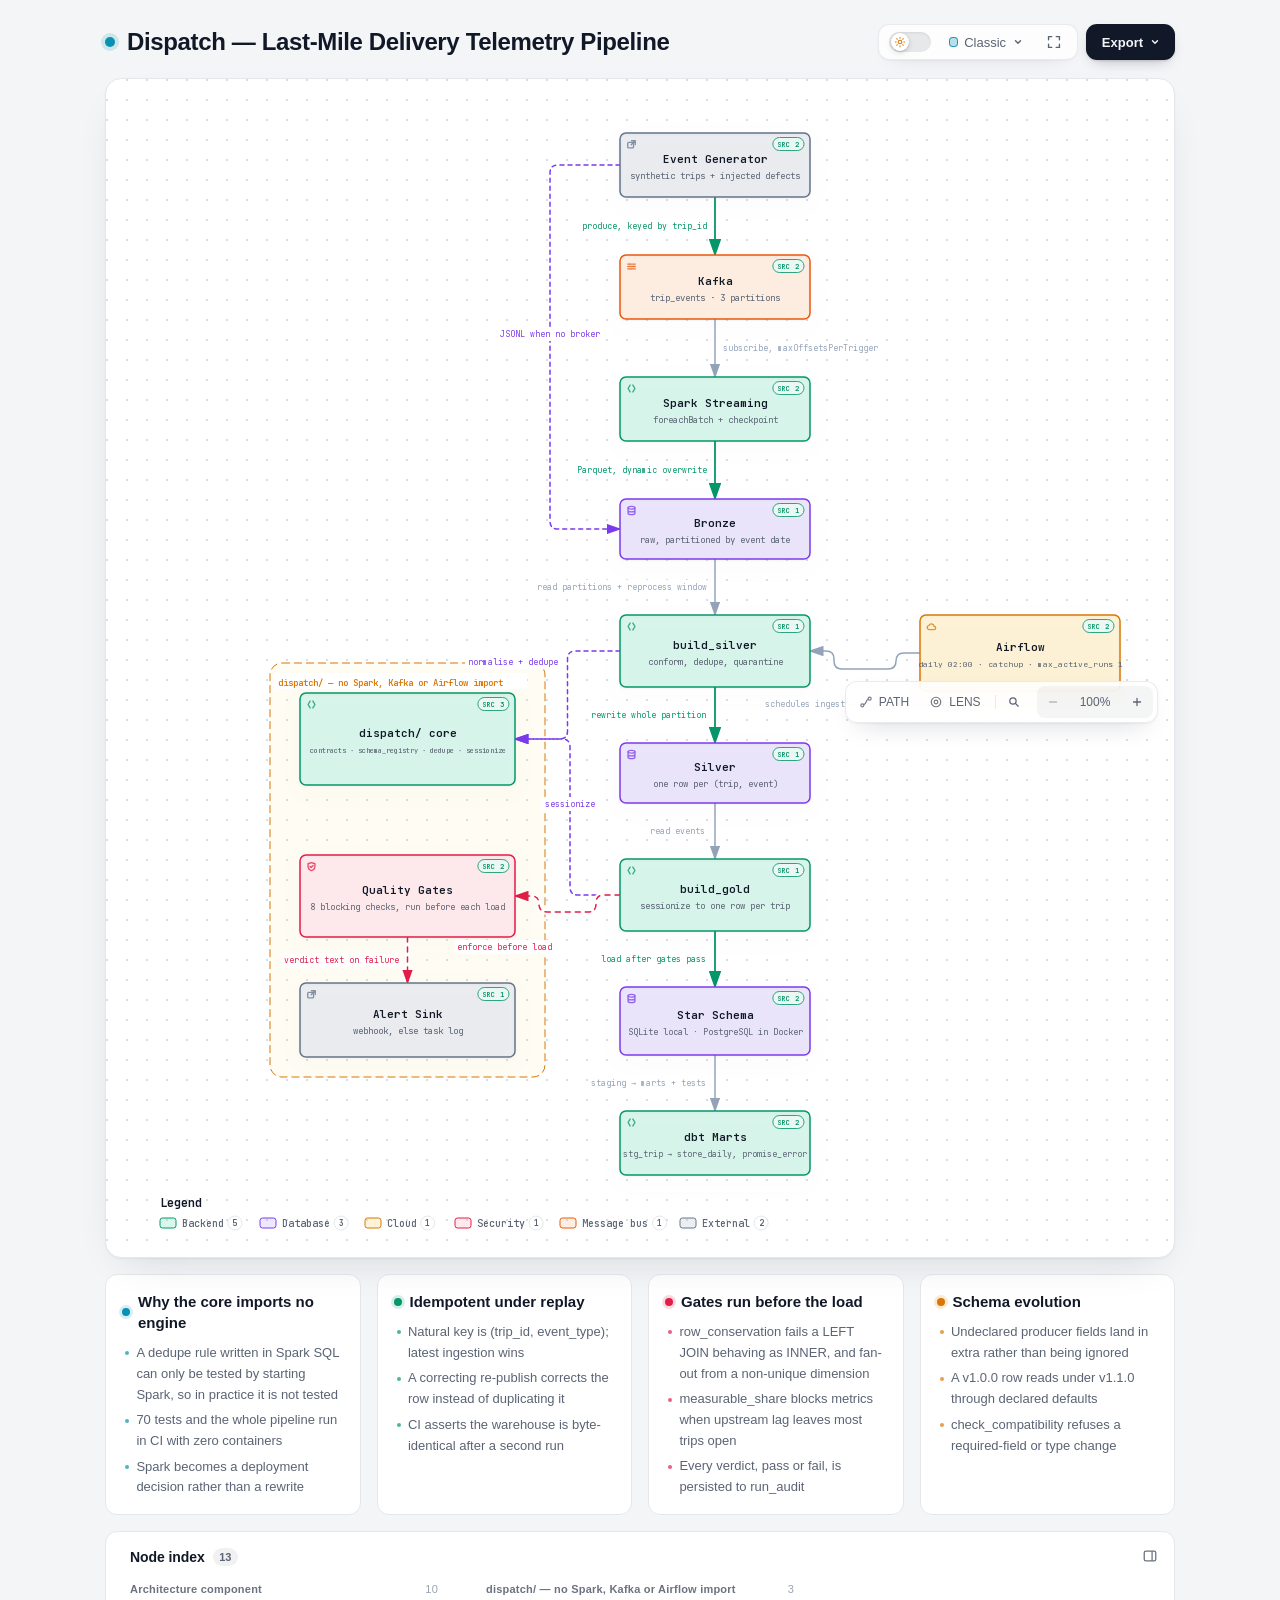
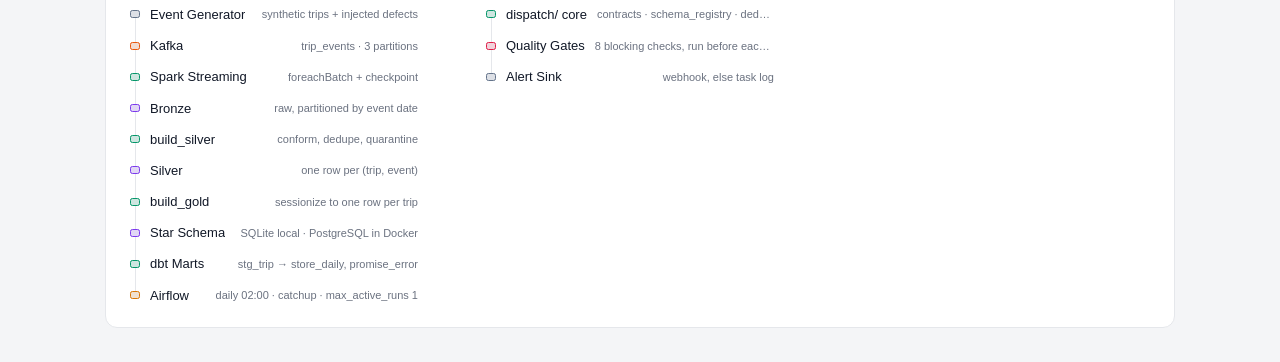
==== commit f9859c19: "Fix a stale number the restyle's own screenshot caught The architecture diagram's Quality Gates node" ====
--- a/docs/dispatch-architecture-diagram.html
+++ b/docs/dispatch-architecture-diagram.html
@@ -4870,7 +4870,6 @@
   </style>
 </head>
 <body>
-
   <!-- Toolbar: theme, live visual style, trace motion, presentation stage, and export.
        Motion appears only for trace-enabled artifacts and has no shortcut;
        Keyboard: T toggles theme, S cycles style, F toggles the stage, E opens export. -->
@@ -5193,8 +5192,8 @@
         <text data-detail="fine" x="287.5" y="684" class="t-backend" font-size="7" text-anchor="middle">stdlib only</text>
         </g>
 
-        <g id="node-gates" data-node-id="gates" data-node-label="Quality Gates" tabindex="0" role="button" aria-label="Focus Quality Gates, 9 blocking checks, run before each load, dispatch/ — no Spark, Kafka or Airflow import" aria-pressed="false" data-node-kind="security" data-node-sublabel="9 blocking checks, run before each load" data-node-context="dispatch/ — no Spark, Kafka or Airflow import">
-          <title>Quality Gates · 9 blocking checks, run before each load · dispatch/ — no Spark, Kafka or Airflow import</title>
+        <g id="node-gates" data-node-id="gates" data-node-label="Quality Gates" tabindex="0" role="button" aria-label="Focus Quality Gates, 8 blocking checks, run before each load, dispatch/ — no Spark, Kafka or Airflow import" aria-pressed="false" data-node-kind="security" data-node-sublabel="8 blocking checks, run before each load" data-node-context="dispatch/ — no Spark, Kafka or Airflow import">
+          <title>Quality Gates · 8 blocking checks, run before each load · dispatch/ — no Spark, Kafka or Airflow import</title>
           <rect x="180" y="762" width="215" height="82" rx="6" class="c-mask"/>
           <rect x="180" y="762" width="215" height="82" rx="6" class="c-security" stroke-width="1.5"/>
           <g aria-hidden="true" data-semantic-sigil="security" class="semantic-sigil s-security" transform="translate(186 768) scale(0.6875)">
@@ -5202,7 +5201,7 @@
             <path d="m5.8 8 1.5 1.5 3-3"/>
           </g>
           <text data-node-label="" data-detail-anchor="" x="287.5" y="801" class="t-primary" font-size="11" font-weight="600" text-anchor="middle">Quality Gates</text>
-        <text data-detail="context" x="287.5" y="817" class="t-muted" font-size="8.8" text-anchor="middle">9 blocking checks, run before each load</text>
+        <text data-detail="context" x="287.5" y="817" class="t-muted" font-size="8.8" text-anchor="middle">8 blocking checks, run before each load</text>
         </g>
 
         <g id="node-notify" data-node-id="notify" data-node-label="Alert Sink" tabindex="0" role="button" aria-label="Focus Alert Sink, webhook, else task log, dispatch/ — no Spark, Kafka or Airflow import" aria-pressed="false" data-node-kind="external" data-node-sublabel="webhook, else task log" data-node-tag="never raises" data-node-context="dispatch/ — no Spark, Kafka or Airflow import">
